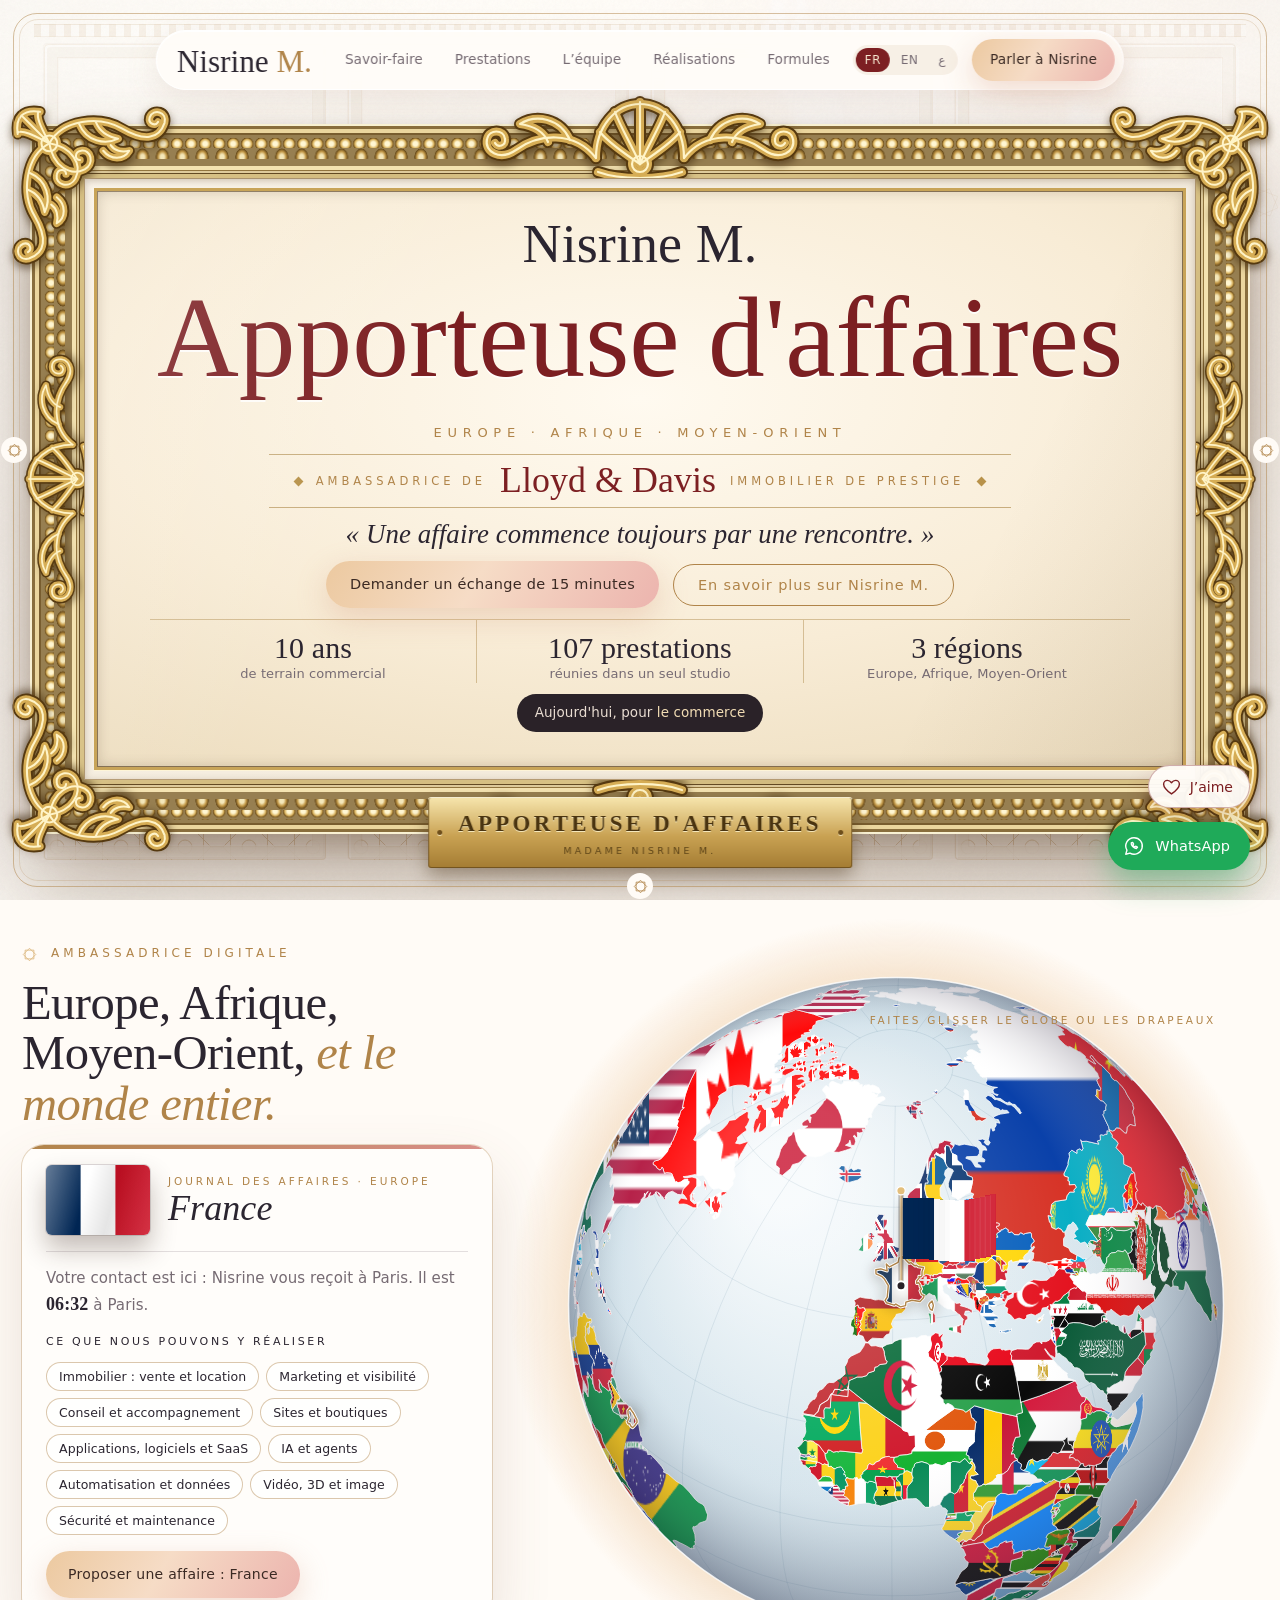
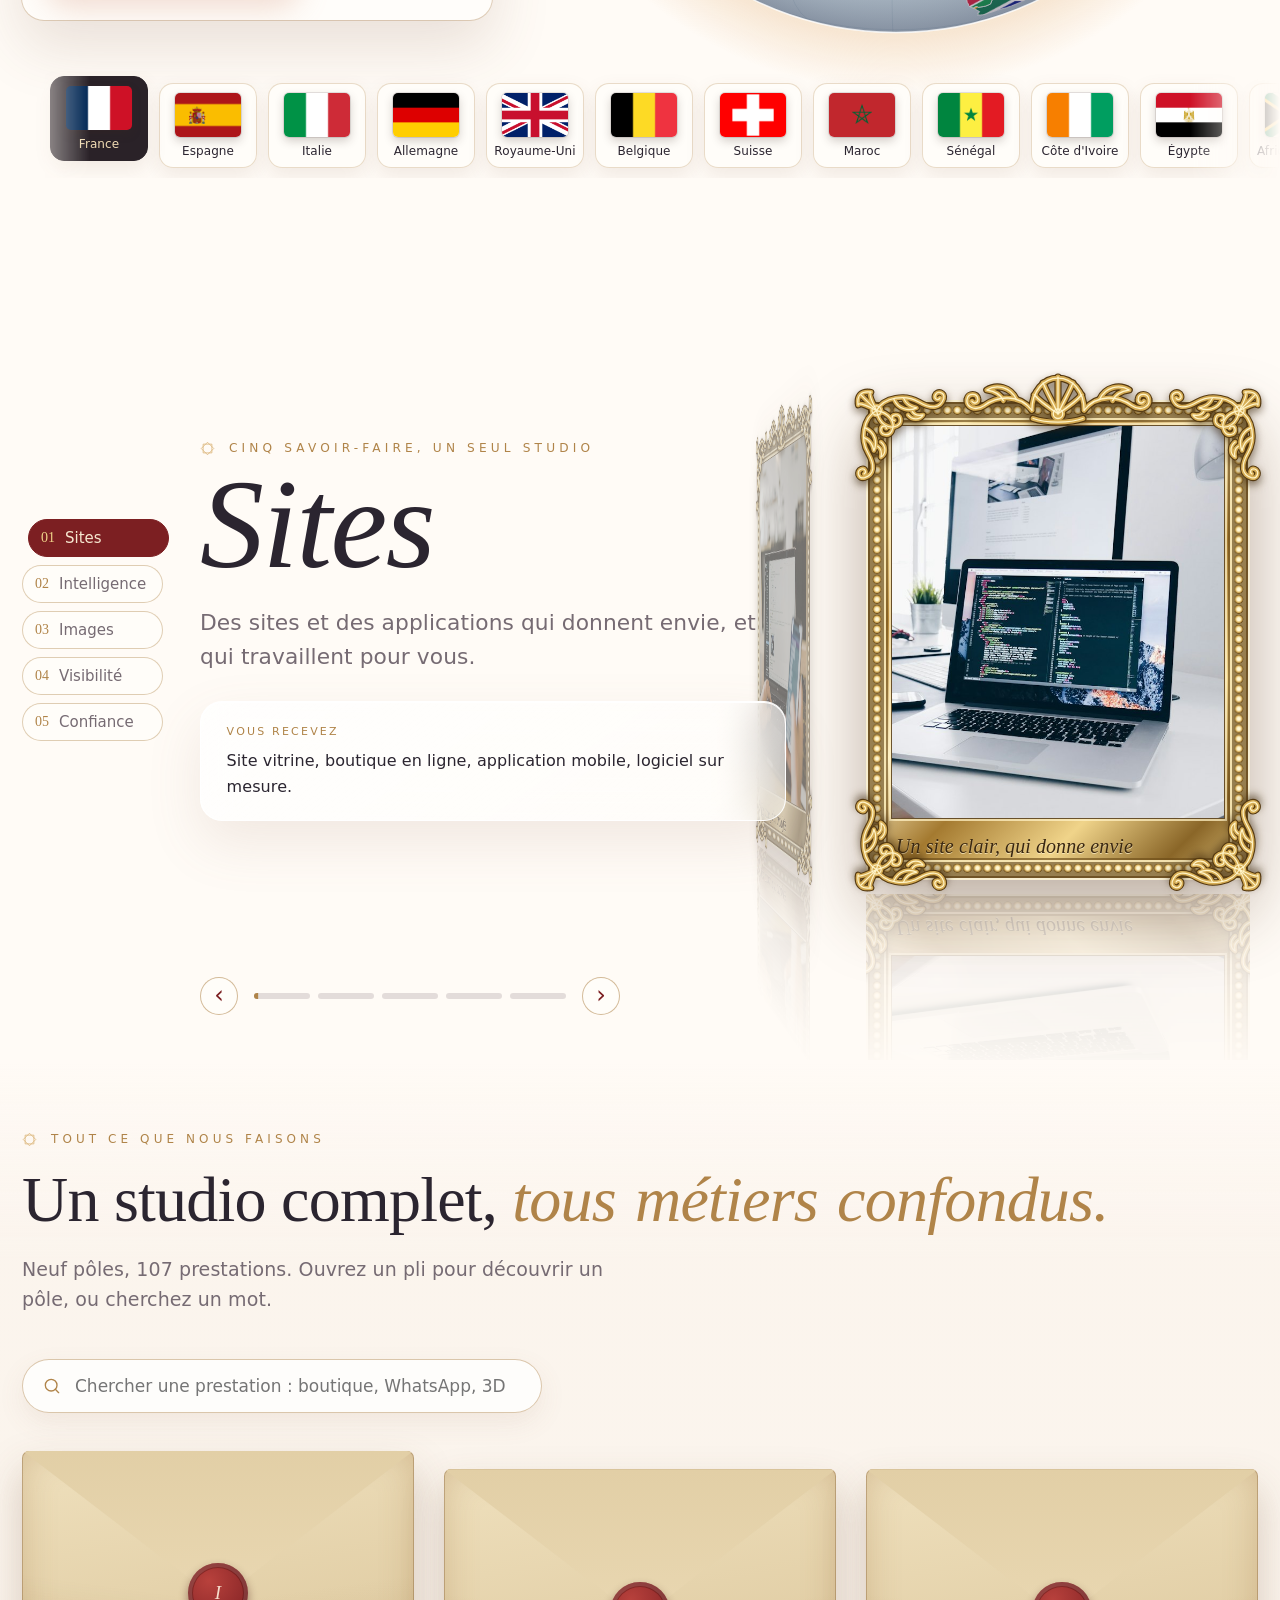
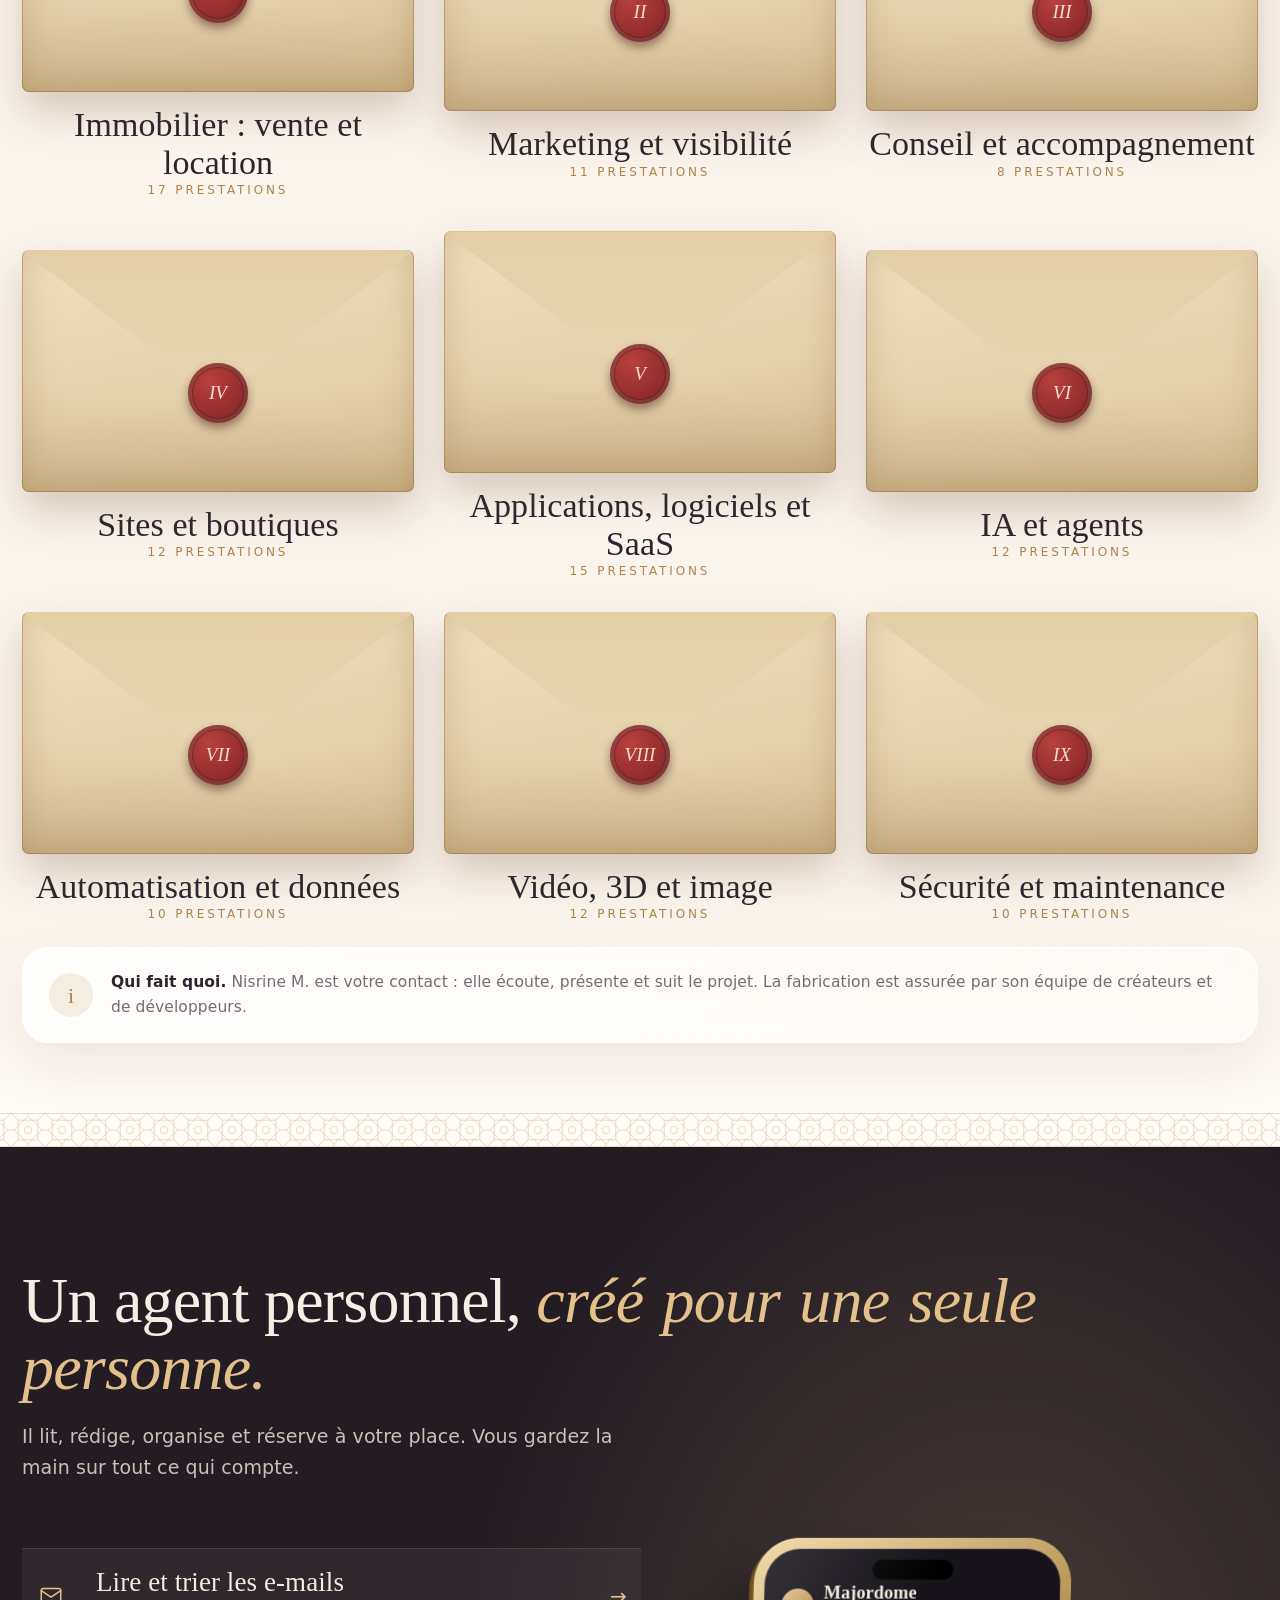
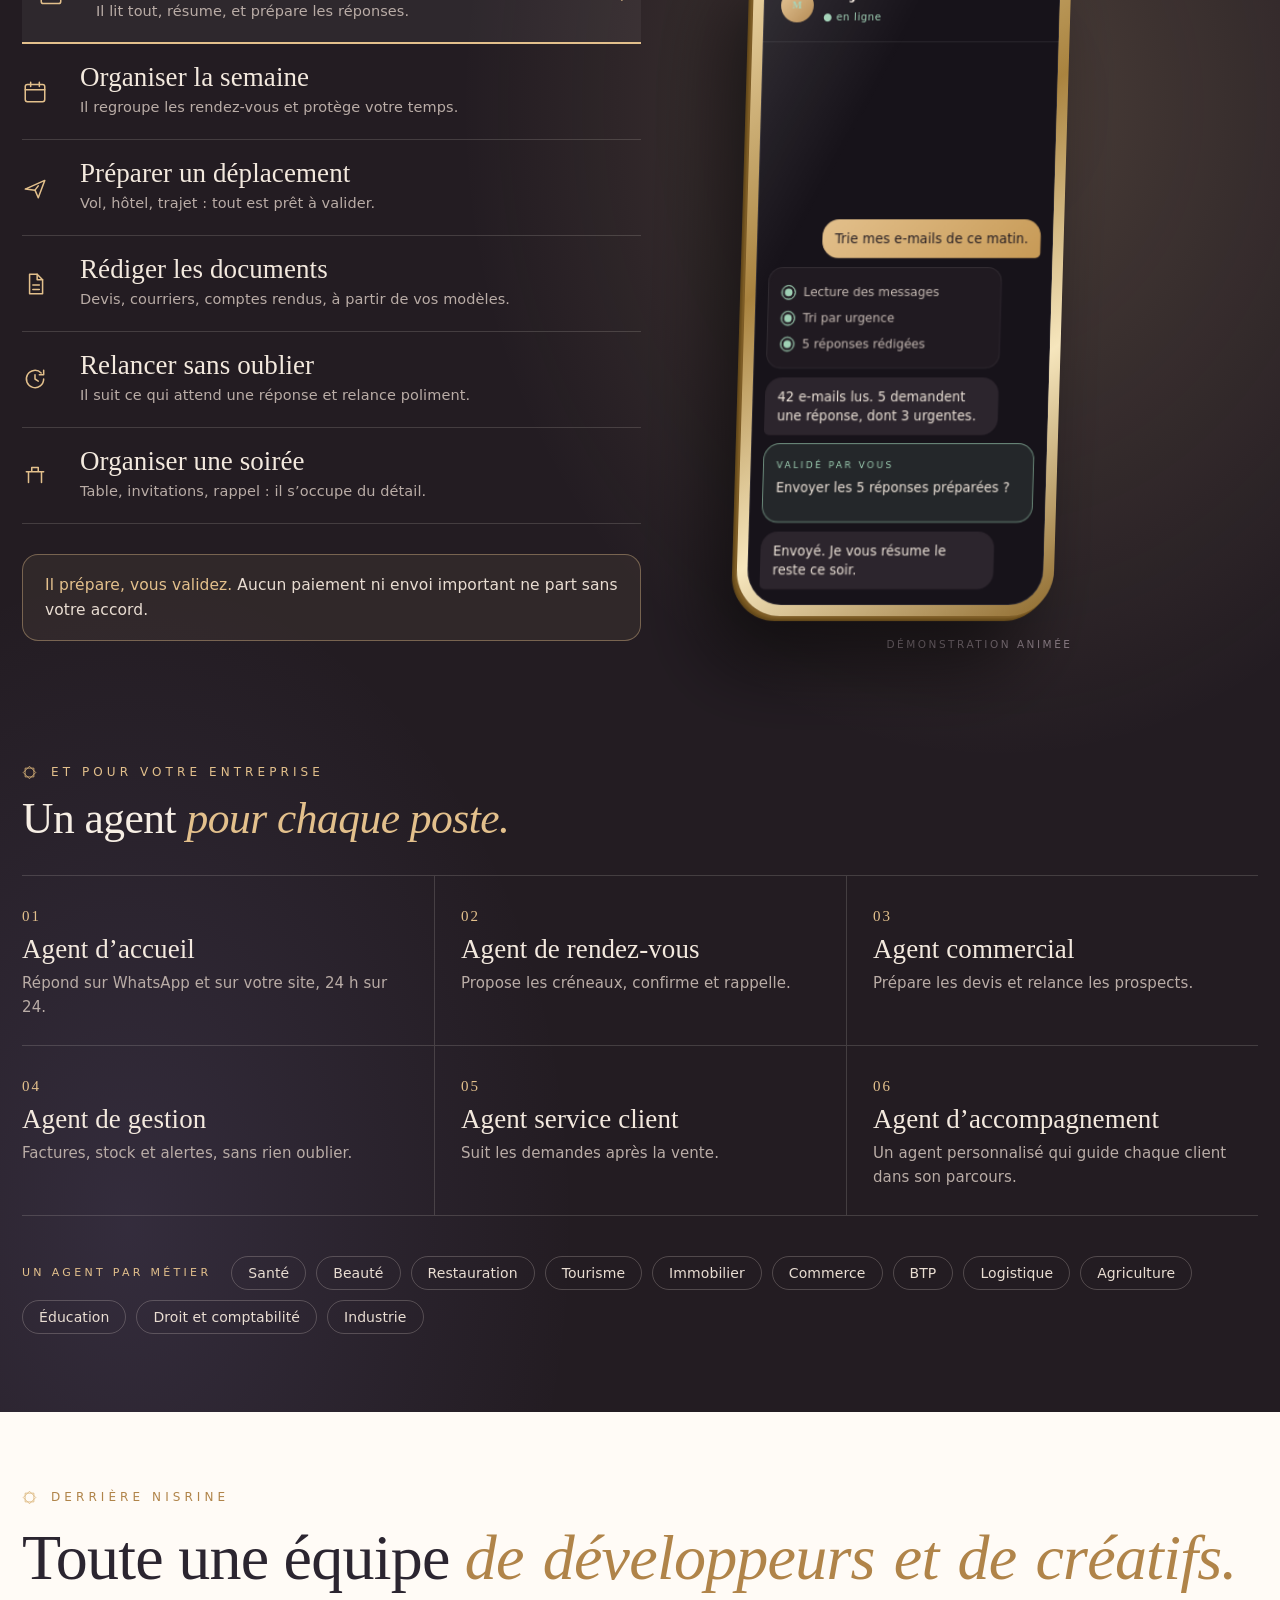
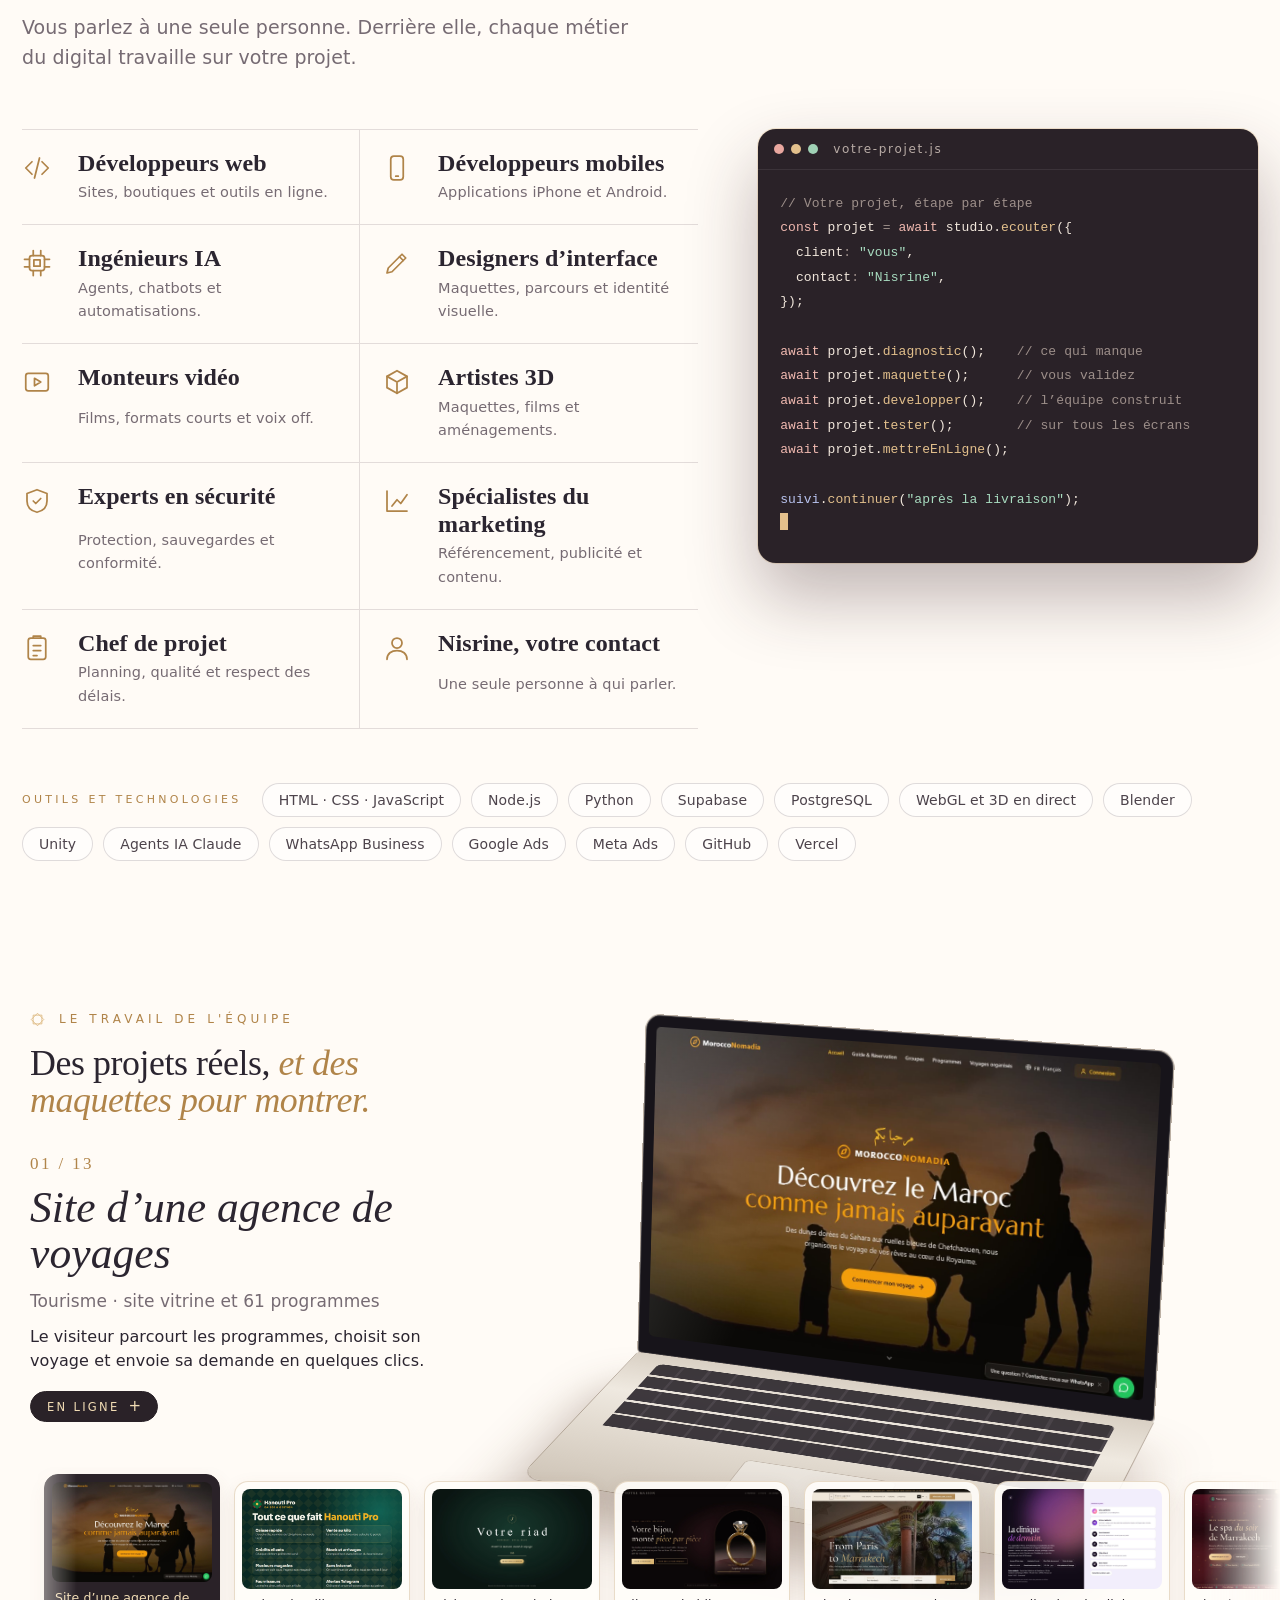
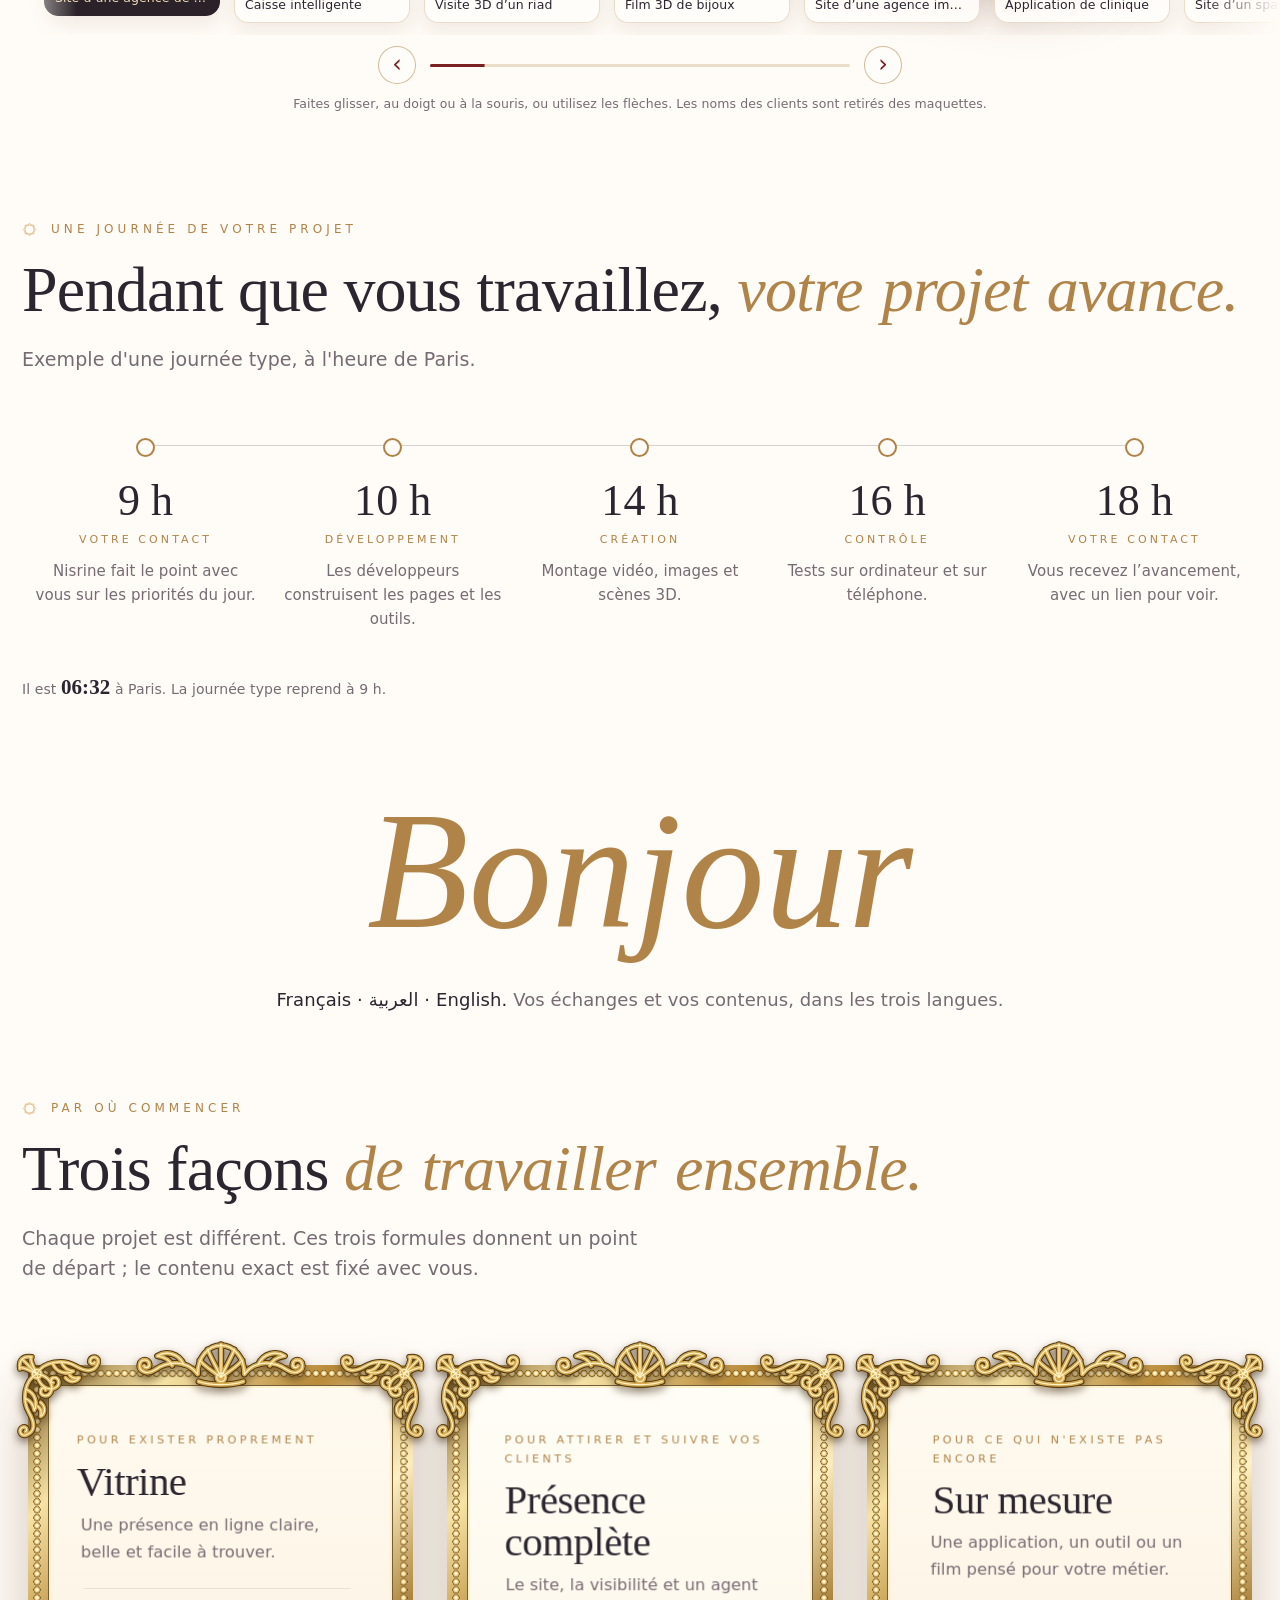
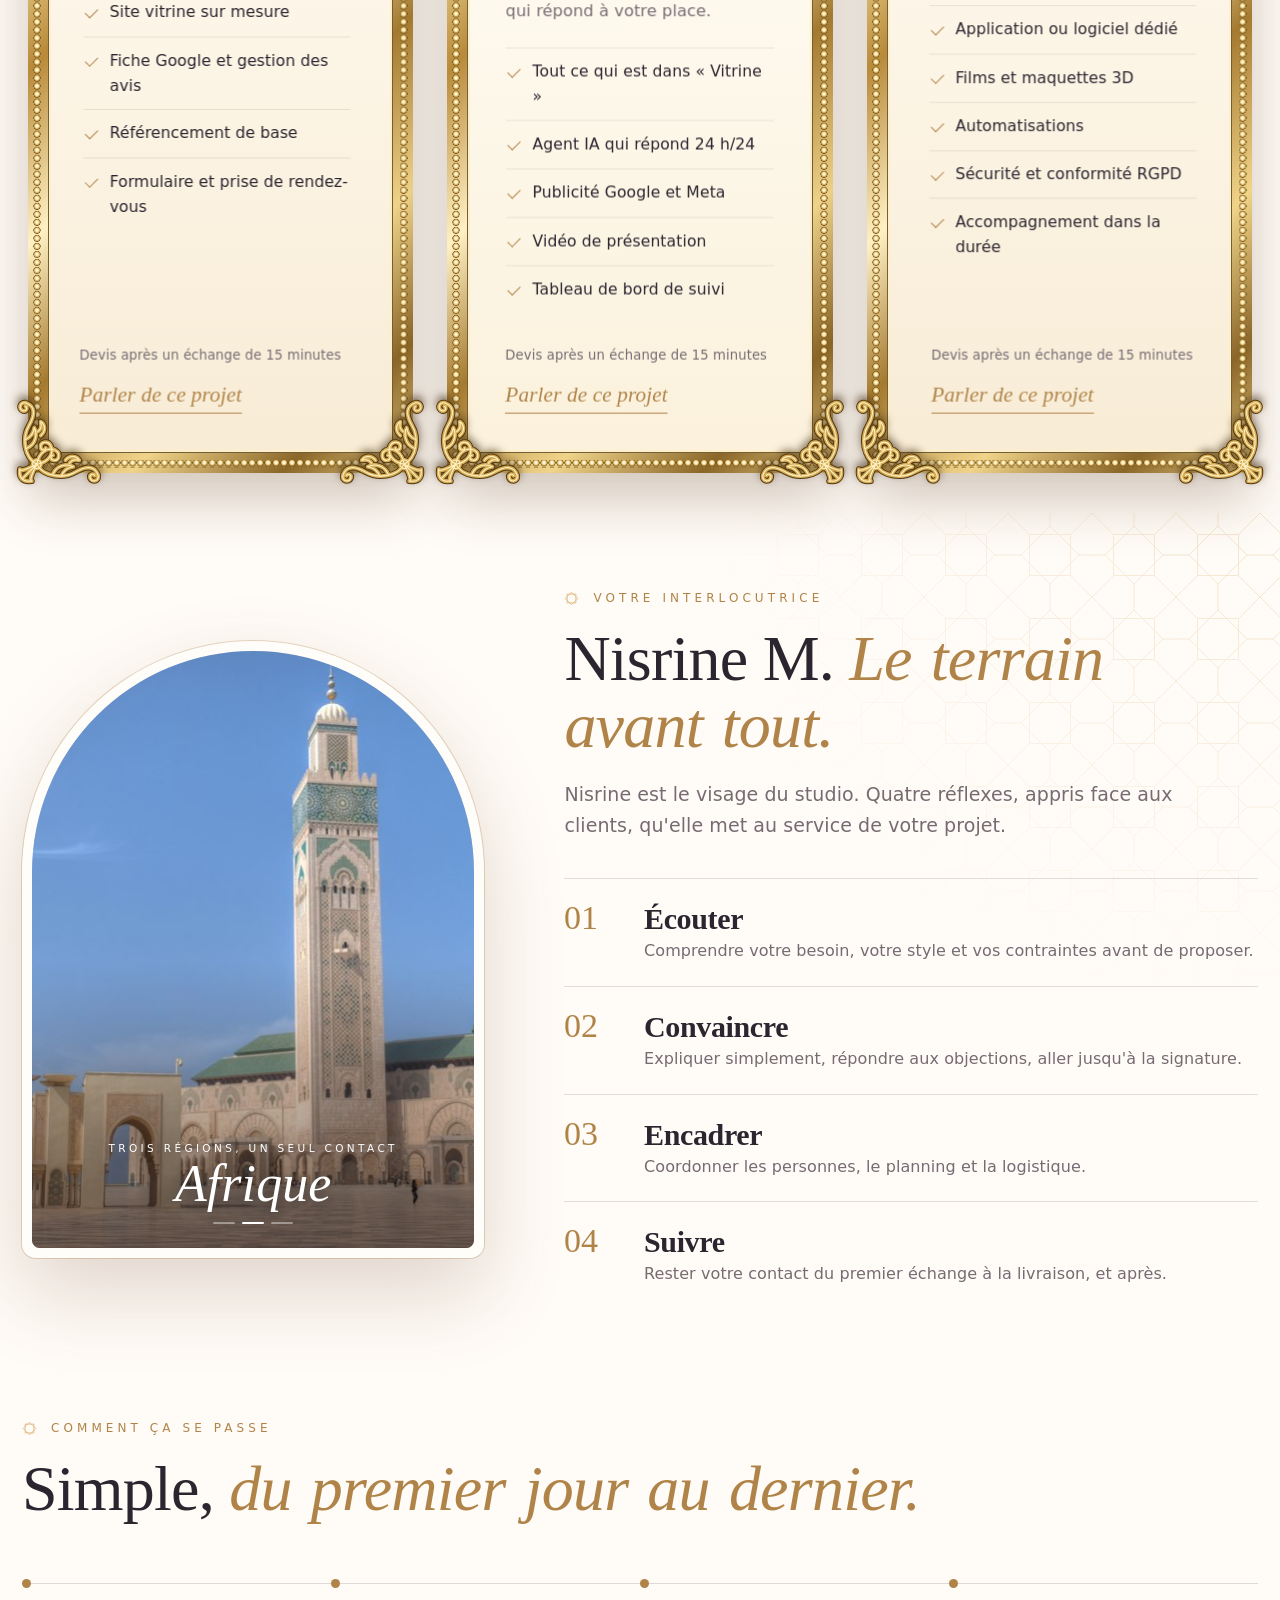
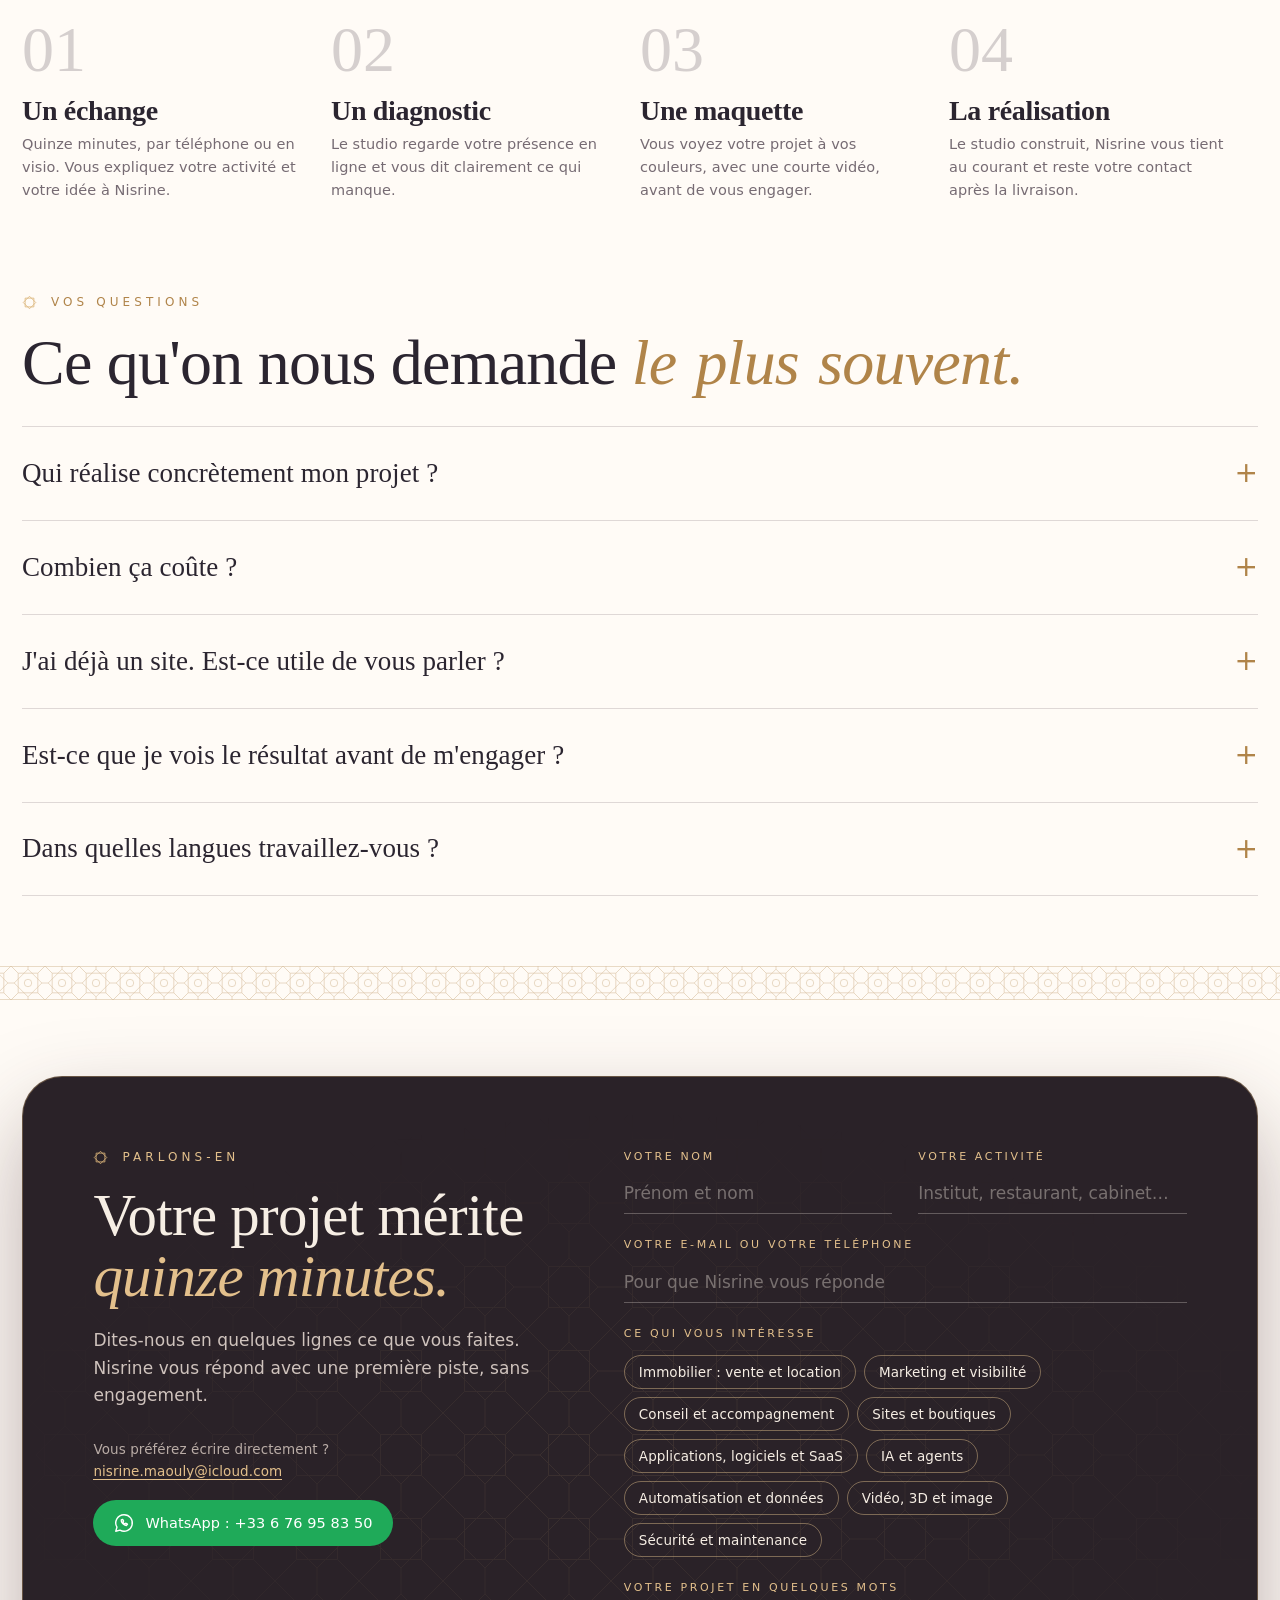
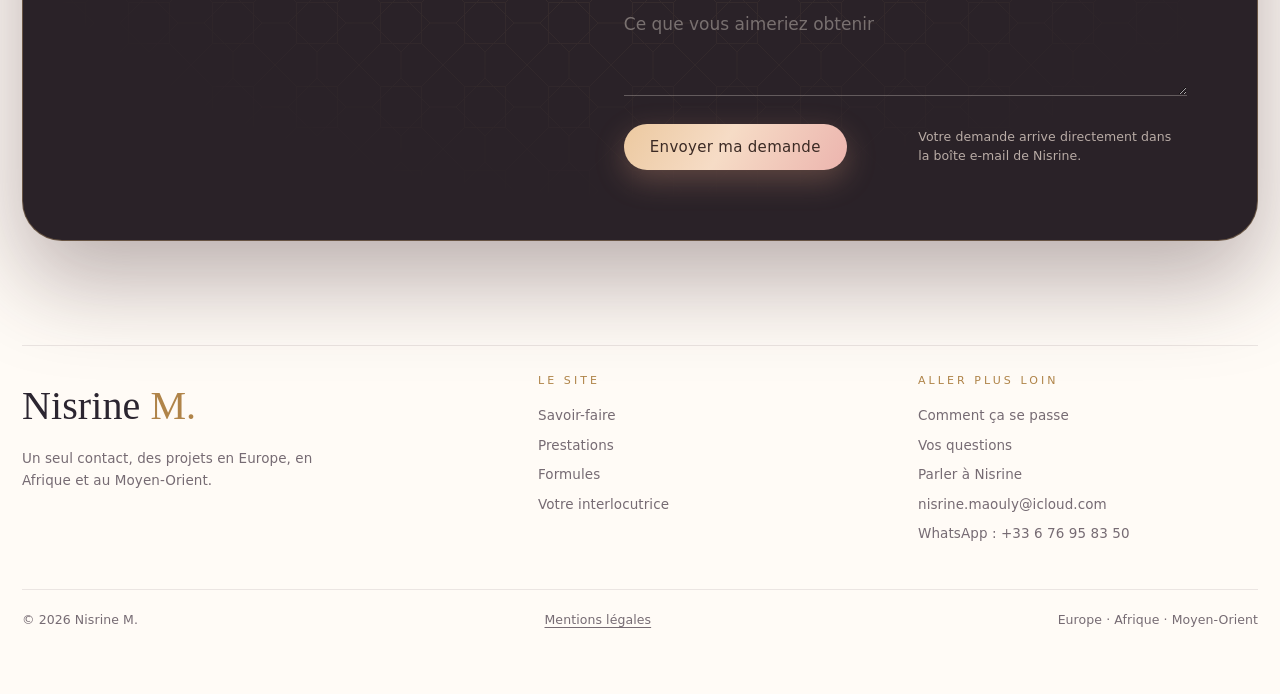
==== index.html @ 769745b6 "Cœur « J'aime » qui prévient Nisrine par e-mail, sommaire des savoir-faire à gauche Co-Authored-By: " ====
<!doctype html>
<html lang="fr">
<head>
<meta charset="utf-8">
<meta http-equiv="Content-Security-Policy" content="default-src 'self'; script-src 'self' 'unsafe-inline'; style-src 'self' 'unsafe-inline' https://fonts.googleapis.com; font-src https://fonts.gstatic.com; img-src 'self' data:; media-src 'self'; connect-src 'self' https://formsubmit.co; object-src 'none'; base-uri 'self'; form-action 'self' mailto:">
<meta name="referrer" content="strict-origin-when-cross-origin">
<meta name="viewport" content="width=device-width, initial-scale=1">
<title>Nisrine M. · Apporteuse d'affaires</title>
<meta name="description" content="Nisrine M., apporteuse d'affaires en Europe, en Afrique et au Moyen-Orient, ambassadrice de Lloyd &amp; Davis : sites, applications, agents IA, films 3D et publicité. Une seule interlocutrice, toute une équipe derrière elle.">
<link rel="canonical" href="https://nisrinemaouly.com/">
<link rel="alternate" hreflang="fr" href="https://nisrinemaouly.com/">
<link rel="alternate" hreflang="en" href="https://nisrinemaouly.com/en/">
<link rel="alternate" hreflang="ar" href="https://nisrinemaouly.com/ar/">
<link rel="alternate" hreflang="x-default" href="https://nisrinemaouly.com/">
<meta name="theme-color" content="#7c1f22">
<link rel="icon" href="data:image/svg+xml,%3Csvg xmlns='http://www.w3.org/2000/svg' viewBox='0 0 64 64'%3E%3Ccircle cx='32' cy='32' r='30' fill='%237c1f22'/%3E%3Ccircle cx='32' cy='32' r='25' fill='none' stroke='%23e9c773' stroke-width='2'/%3E%3Ctext x='32' y='43' text-anchor='middle' font-family='Georgia,serif' font-size='30' fill='%23f6e7d0'%3EN%3C/text%3E%3C/svg%3E">
<meta property="og:type" content="website">
<meta property="og:locale" content="fr_FR">
<meta property="og:url" content="https://nisrinemaouly.com/">
<meta property="og:title" content="Nisrine M. · Apporteuse d'affaires">
<meta property="og:description" content="Europe, Afrique, Moyen-Orient. Une seule interlocutrice pour tous vos projets. Ambassadrice de Lloyd &amp; Davis.">
<meta property="og:image" content="https://nisrinemaouly.com/assets/partage.jpg">
<meta property="og:image:width" content="1200">
<meta property="og:image:height" content="630">
<meta name="twitter:card" content="summary_large_image">
<link rel="preconnect" href="https://fonts.googleapis.com">
<link rel="preconnect" href="https://fonts.gstatic.com" crossorigin>
<link href="https://fonts.googleapis.com/css2?family=Pinyon+Script&family=IM+Fell+English:ital@0;1&family=Cormorant+Garamond:ital,wght@0,400;0,500;0,600;1,400;1,500&family=Jost:wght@300;400;500;600&display=swap" rel="stylesheet">
<script>document.documentElement.classList.add('js')</script>
<link rel="stylesheet" href="assets/site.css?v=58455eb6">
</head>
<body>
<a class="evite" href="#contenu">Aller au contenu</a>
<canvas id="fond" aria-hidden="true"></canvas>
<canvas id="ciel" aria-hidden="true"></canvas>
<div class="mursite" aria-hidden="true"><i></i><i></i><i></i><i></i><i></i><i></i><i></i><i></i></div>
<div class="grain" aria-hidden="true"></div>
<div id="prog" aria-hidden="true"></div>
<button type="button" class="coeur" id="coeur" aria-pressed="false" aria-label="J’aime ce site"><svg viewBox="0 0 24 24" aria-hidden="true"><path d="M12 20.500C5.500 15.800 3 12.600 3 9.300 3 6.800 5 5 7.300 5c1.800 0 3.500 1 4.700 2.700C13.200 6 14.900 5 16.700 5 19 5 21 6.800 21 9.300c0 3.300-2.500 6.500-9 11.200z"/></svg><span id="coeurmot">J’aime</span></button>
<a class="wa" href="https://wa.me/33676958350" target="_blank" rel="noopener" aria-label="Écrire à Nisrine sur WhatsApp"><svg viewBox="0 0 24 24" aria-hidden="true"><path d="M12 3a9 9 0 0 0-7.700 13.600L3 21l4.600-1.200A9 9 0 1 0 12 3z"/><path d="M9 8.500c-.400 2.800 2.700 6 5.500 6.300l1.300-1.500-2-1.100-.9.800c-.9-.400-1.700-1.200-2.100-2.100l.8-.9-1.100-2z"/></svg><span>WhatsApp</span></a>
<div class="cadre-page" aria-hidden="true"><i></i><i></i><i></i></div>

<div id="entree" aria-hidden="true">
  <div class="env"><div class="dos"></div>
    <div class="lettre"><span>Pour vous</span><b>Nisrine <i>M.</i></b><em>Une seule interlocutrice pour tous vos projets.</em></div>
    <div class="devant"></div><div class="rabat"></div><div class="sceau">NM</div></div>
  <p class="mention">Vous avez un message</p>
</div>

<nav>
  <a class="nom" href="#accueil">Nisrine <i>M.</i></a>
  <a class="l" href="#methode">Savoir-faire</a>
    <a class="l" href="#poles">Prestations</a>
  <a class="l" href="#equipe">L’équipe</a>
  <a class="l" href="#realisations">Réalisations</a>
  <a class="l" href="#offres">Formules</a>
  <span class="lg" aria-label="Langue"><a href="./" class="on" lang="fr">FR</a><a href="en/" lang="en">EN</a><a href="ar/" lang="ar">ع</a></span>
  <a class="btn" href="#contact">Parler à Nisrine</a>
</nav>

<div class="lettre-fond" id="lettre" role="dialog" aria-modal="true" aria-label="En savoir plus sur Nisrine M." hidden>
  <div class="env2" aria-hidden="true"><i class="dos2"></i><i class="rab2"></i><i class="sceau2">NM</i></div>
  <article class="parchemin">
    <button type="button" class="fermer" id="fermelettre" aria-label="Fermer la lettre">×</button>
    <div class="aigle" aria-hidden="true">N</div>
    <h2 class="plume">Nisrine M.</h2>
    <p class="sousplume">Apporteuse d'affaires · Ambassadrice de Lloyd &amp; Davis</p>
    <p class="corps">Par la présente, il est porté à la connaissance de qui la lira que Nisrine M. met en relation ceux qui cherchent et ceux qui savent faire, dans les domaines ci-après&nbsp;:</p>
    <ol class="domaines"><li><b>Sites et boutiques en ligne</b><span>vitrines, commerce, réservations</span></li><li><b>Applications, logiciels et SaaS</b><span>outils sur mesure pour chaque métier</span></li><li><b>Intelligence artificielle et agents</b><span>assistants, chatbots, Majordome personnel</span></li><li><b>Automatisation et données</b><span>relances, devis, tableaux de bord</span></li><li><b>Vidéo, 3D et image</b><span>films, maquettes, visites virtuelles</span></li><li><b>Marketing et visibilité</b><span>référencement, publicité, réseaux</span></li><li><b>Sécurité et maintenance</b><span>protection, sauvegardes, conformité</span></li><li><b>Conseil et accompagnement</b><span>diagnostic, idées, suivi</span></li><li><b>Immobilier : vente et location</b><span>mise en relation d’acheteurs, de vendeurs et de bailleurs</span></li><li><b>Or et bijoux</b><span>mise en relation avec maisons et ateliers</span></li><li><b>Habits et mode</b><span>prêt-à-porter, créateurs, boutiques</span></li><li><b>Beauté et bien-être</b><span>instituts, spas, cliniques</span></li></ol>
    <p class="corps fin">Dix années de terrain, une seule parole. Toute affaire lui étant confiée sera suivie jusqu'à son terme.</p>
    <div class="basl"><span class="plume petit">Nisrine M.</span><i class="cire">NM</i></div>
    <a class="btn" href="#contact" id="lettrecontact">Lui proposer une affaire</a>
  </article>
</div>
<main id="contenu">
<section id="accueil" data-c="0">
  <div class="grandcadre rv">
    <figure class="tableau titre baroque">
      <svg width="0" height="0" style="position:absolute" aria-hidden="true"><defs><g id="o-coin"><path d="M38 38 C52 12 92 8 116 22 S156 34 162 16 C165 4 150 0 146 10 C144 17 152 20 155 15"/><path d="M70 17 C78 36 98 40 112 33 C100 31 92 25 88 15"/><path d="M38 38 C62 42 74 60 66 76 C60 87 44 83 46 72 C47 65 56 65 56 71"/><path d="M96 46 C104 56 118 56 124 46 C116 48 108 46 104 40"/><path d="M38 38 C30 22 24 12 26 4"/><path d="M 38 38 C 12 52 8 92 22 116 S 34 156 16 162 C 4 165 0 150 10 146 C 17 144 20 152 15 155"/><path d="M 17 70 C 36 78 40 98 33 112 C 31 100 25 92 15 88"/><path d="M 38 38 C 42 62 60 74 76 66 C 87 60 83 44 72 46 C 65 47 65 56 71 56"/><path d="M 46 96 C 56 104 56 118 46 124 C 48 116 46 108 40 104"/><path d="M 38 38 C 22 30 12 24 4 26"/><path d="M38 38 L9 9"/><path d="M4 28 C1 10 10 1 28 4"/><circle cx="38" cy="38" r="8.500" class="plein"/></g><g id="o-crete"><path d="M204 66 C226 38 262 42 284 58 C300 69 316 60 313 47 C311 37 296 37 295 47 C294 54 302 56 305 51"/><path d="M230 48 C240 26 264 22 280 32 C266 34 256 40 252 50"/><path d="M160 72 C170 50 180 34 185 20"/><path d="M160 72 C178 60 192 50 200 40"/><path d="M160 12 C184 12 204 34 204 66"/><path d="M 116 66 C 94 38 58 42 36 58 C 20 69 4 60 7 47 C 9 37 24 37 25 47 C 26 54 18 56 15 51"/><path d="M 90 48 C 80 26 56 22 40 32 C 54 34 64 40 68 50"/><path d="M 160 72 C 150 50 140 34 135 20"/><path d="M 160 72 C 142 60 128 50 120 40"/><path d="M 160 12 C 136 12 116 34 116 66"/><path d="M160 72 L160 10"/><path d="M118 80 C140 88 180 88 202 80"/><circle cx="160" cy="72" r="8" class="plein"/></g></defs></svg><svg class="orn oc o1" viewBox="0 0 170 170" aria-hidden="true"><use href="#o-coin" class="a"/><use href="#o-coin" class="b"/><use href="#o-coin" class="c"/></svg><svg class="orn oc o2" viewBox="0 0 170 170" aria-hidden="true"><use href="#o-coin" class="a"/><use href="#o-coin" class="b"/><use href="#o-coin" class="c"/></svg><svg class="orn oc o3" viewBox="0 0 170 170" aria-hidden="true"><use href="#o-coin" class="a"/><use href="#o-coin" class="b"/><use href="#o-coin" class="c"/></svg><svg class="orn oc o4" viewBox="0 0 170 170" aria-hidden="true"><use href="#o-coin" class="a"/><use href="#o-coin" class="b"/><use href="#o-coin" class="c"/></svg><svg class="orn ot" viewBox="0 0 320 92" aria-hidden="true"><use href="#o-crete" class="a"/><use href="#o-crete" class="b"/><use href="#o-crete" class="c"/></svg><svg class="orn ob" viewBox="0 0 320 92" aria-hidden="true"><use href="#o-crete" class="a"/><use href="#o-crete" class="b"/><use href="#o-crete" class="c"/></svg><svg class="orn og" viewBox="0 0 320 92" aria-hidden="true"><use href="#o-crete" class="a"/><use href="#o-crete" class="b"/><use href="#o-crete" class="c"/></svg><svg class="orn od" viewBox="0 0 320 92" aria-hidden="true"><use href="#o-crete" class="a"/><use href="#o-crete" class="b"/><use href="#o-crete" class="c"/></svg><i class="oves"></i>
      
      <div class="passe"><div class="toile titretoile">
        <div class="tnom">Nisrine M.</div>
        <h1 class="tgrand">Apporteuse d'affaires</h1>
        <div class="tregions">Europe · Afrique · Moyen-Orient</div>
        <div class="tamb"><i></i><span>Ambassadrice de</span><b>Lloyd &amp; Davis</b><span>Immobilier de prestige</span><i></i></div>
        <p class="tcit">« Une affaire commence toujours par une rencontre. »</p>
        <p class="ttxt">Sites, applications, agents IA, films 3D, immobilier, mode : Nisrine met en relation ceux qui ont un projet et l'équipe qui sait le réaliser, puis suit chaque dossier jusqu'au bout.</p>
        <div class="actions tact">
          <a class="btn" href="#contact">Demander un échange de 15 minutes</a>
          <button type="button" class="plusbtn" id="ouvrelettre">En savoir plus sur Nisrine M.</button>
        </div>
        <ul class="faits tfaits"><li><b>10 ans</b>de terrain commercial</li><li><b><span data-total>98</span> prestations</b>réunies dans un seul studio</li><li><b>3 régions</b>Europe, Afrique, Moyen-Orient</li></ul>
        <div class="domaine tdom">Aujourd'hui, pour <b id="domaine">le commerce</b></div>
      </div></div>
      <figcaption class="plaque"><b>Apporteuse d'affaires</b><span>Madame Nisrine M.</span></figcaption>
    </figure>
  </div>
</section>

<section id="globe" data-c="3">
  <div class="gpin">
    <canvas id="terre" aria-label="Globe terrestre : chaque pays porte les couleurs de son drapeau ; faites-le tourner ou cliquez sur un pays"></canvas>
    <div class="cadre gtxt">
      <div class="sur">Ambassadrice digitale</div>
      <h2>Europe, Afrique, Moyen-Orient, <em>et le monde entier.</em></h2>
      <div class="cherche"><svg viewBox="0 0 24 24"><circle cx="11" cy="11" r="7"/><path d="M20 20l-4-4"/></svg><input id="choixpays" list="listepays" placeholder="Choisir un pays : Émirats, Arabie saoudite, France…" aria-label="Choisir un pays" autocomplete="off"><datalist id="listepays"></datalist></div>
      <article class="jrn" id="jrn" aria-live="polite"></article>
    </div>
    <div class="gastuce" aria-hidden="true">Faites glisser le globe ou les drapeaux</div>
    <div class="bande" id="bande" aria-label="Tous les pays : faites glisser pour parcourir"></div>
  </div>
</section>

<section id="methode" data-c="1">
  <div class="epingle">
    
    <div class="carrousel" id="carrousel" aria-hidden="true"><div class="anneau3d"><figure class="pan on" style="--i:0"><svg class="orn oc o1" viewBox="0 0 170 170" aria-hidden="true"><use href="#o-coin" class="a"/><use href="#o-coin" class="b"/><use href="#o-coin" class="c"/></svg><svg class="orn oc o2" viewBox="0 0 170 170" aria-hidden="true"><use href="#o-coin" class="a"/><use href="#o-coin" class="b"/><use href="#o-coin" class="c"/></svg><svg class="orn oc o3" viewBox="0 0 170 170" aria-hidden="true"><use href="#o-coin" class="a"/><use href="#o-coin" class="b"/><use href="#o-coin" class="c"/></svg><svg class="orn oc o4" viewBox="0 0 170 170" aria-hidden="true"><use href="#o-coin" class="a"/><use href="#o-coin" class="b"/><use href="#o-coin" class="c"/></svg><svg class="orn ot" viewBox="0 0 320 92" aria-hidden="true"><use href="#o-crete" class="a"/><use href="#o-crete" class="b"/><use href="#o-crete" class="c"/></svg><video muted loop playsinline preload="none" poster="assets/poles/sites.jpg" src="assets/videos/sites.mp4"></video><figcaption>Un site clair, qui donne envie</figcaption></figure><figure class="pan" style="--i:1"><svg class="orn oc o1" viewBox="0 0 170 170" aria-hidden="true"><use href="#o-coin" class="a"/><use href="#o-coin" class="b"/><use href="#o-coin" class="c"/></svg><svg class="orn oc o2" viewBox="0 0 170 170" aria-hidden="true"><use href="#o-coin" class="a"/><use href="#o-coin" class="b"/><use href="#o-coin" class="c"/></svg><svg class="orn oc o3" viewBox="0 0 170 170" aria-hidden="true"><use href="#o-coin" class="a"/><use href="#o-coin" class="b"/><use href="#o-coin" class="c"/></svg><svg class="orn oc o4" viewBox="0 0 170 170" aria-hidden="true"><use href="#o-coin" class="a"/><use href="#o-coin" class="b"/><use href="#o-coin" class="c"/></svg><svg class="orn ot" viewBox="0 0 320 92" aria-hidden="true"><use href="#o-crete" class="a"/><use href="#o-crete" class="b"/><use href="#o-crete" class="c"/></svg><video muted loop playsinline preload="none" poster="assets/poles/ia.jpg" src="assets/videos/ia.mp4"></video><figcaption>Un agent qui répond à votre place</figcaption></figure><figure class="pan" style="--i:2"><svg class="orn oc o1" viewBox="0 0 170 170" aria-hidden="true"><use href="#o-coin" class="a"/><use href="#o-coin" class="b"/><use href="#o-coin" class="c"/></svg><svg class="orn oc o2" viewBox="0 0 170 170" aria-hidden="true"><use href="#o-coin" class="a"/><use href="#o-coin" class="b"/><use href="#o-coin" class="c"/></svg><svg class="orn oc o3" viewBox="0 0 170 170" aria-hidden="true"><use href="#o-coin" class="a"/><use href="#o-coin" class="b"/><use href="#o-coin" class="c"/></svg><svg class="orn oc o4" viewBox="0 0 170 170" aria-hidden="true"><use href="#o-coin" class="a"/><use href="#o-coin" class="b"/><use href="#o-coin" class="c"/></svg><svg class="orn ot" viewBox="0 0 320 92" aria-hidden="true"><use href="#o-crete" class="a"/><use href="#o-crete" class="b"/><use href="#o-crete" class="c"/></svg><video muted loop playsinline preload="none" poster="assets/poles/images.jpg" src="assets/videos/images.mp4"></video><figcaption>Votre lieu, visible avant d'exister</figcaption></figure><figure class="pan" style="--i:3"><svg class="orn oc o1" viewBox="0 0 170 170" aria-hidden="true"><use href="#o-coin" class="a"/><use href="#o-coin" class="b"/><use href="#o-coin" class="c"/></svg><svg class="orn oc o2" viewBox="0 0 170 170" aria-hidden="true"><use href="#o-coin" class="a"/><use href="#o-coin" class="b"/><use href="#o-coin" class="c"/></svg><svg class="orn oc o3" viewBox="0 0 170 170" aria-hidden="true"><use href="#o-coin" class="a"/><use href="#o-coin" class="b"/><use href="#o-coin" class="c"/></svg><svg class="orn oc o4" viewBox="0 0 170 170" aria-hidden="true"><use href="#o-coin" class="a"/><use href="#o-coin" class="b"/><use href="#o-coin" class="c"/></svg><svg class="orn ot" viewBox="0 0 320 92" aria-hidden="true"><use href="#o-crete" class="a"/><use href="#o-crete" class="b"/><use href="#o-crete" class="c"/></svg><video muted loop playsinline preload="none" poster="assets/poles/pub.jpg" src="assets/videos/pub.mp4"></video><figcaption>Des chiffres qui montent</figcaption></figure><figure class="pan" style="--i:4"><svg class="orn oc o1" viewBox="0 0 170 170" aria-hidden="true"><use href="#o-coin" class="a"/><use href="#o-coin" class="b"/><use href="#o-coin" class="c"/></svg><svg class="orn oc o2" viewBox="0 0 170 170" aria-hidden="true"><use href="#o-coin" class="a"/><use href="#o-coin" class="b"/><use href="#o-coin" class="c"/></svg><svg class="orn oc o3" viewBox="0 0 170 170" aria-hidden="true"><use href="#o-coin" class="a"/><use href="#o-coin" class="b"/><use href="#o-coin" class="c"/></svg><svg class="orn oc o4" viewBox="0 0 170 170" aria-hidden="true"><use href="#o-coin" class="a"/><use href="#o-coin" class="b"/><use href="#o-coin" class="c"/></svg><svg class="orn ot" viewBox="0 0 320 92" aria-hidden="true"><use href="#o-crete" class="a"/><use href="#o-crete" class="b"/><use href="#o-crete" class="c"/></svg><video muted loop playsinline preload="none" poster="assets/poles/securite.jpg" src="assets/videos/securite.mp4"></video><figcaption>Vos accès, bien protégés</figcaption></figure></div></div>
    <div class="cadre">
      <div class="pas">
        <div class="sur">Cinq savoir-faire, un seul studio</div>
        <ol class="sommaire" id="sommaire" aria-label="Sommaire"><li><button type="button" class="on"><span>01</span>Sites</button></li><li><button type="button"><span>02</span>Intelligence</button></li><li><button type="button"><span>03</span>Images</button></li><li><button type="button"><span>04</span>Visibilité</button></li><li><button type="button"><span>05</span>Confiance</button></li></ol>
        <div class="bloc" id="bloc">
          <div class="on"><h3><em>Sites</em></h3><p>Des sites et des applications qui donnent envie, et qui travaillent pour vous.</p>
            <div class="preuve verre"><small>Vous recevez</small>Site vitrine, boutique en ligne, application mobile, logiciel sur mesure.</div></div>
          <div><h3><em>Intelligence</em></h3><p>Des agents IA qui répondent, accompagnent et organisent, jour et nuit.</p>
            <div class="preuve verre"><small>Vous recevez</small>Agents et chatbots, agents d'accompagnement personnalisés, automatisations.</div></div>
          <div><h3><em>Images</em></h3><p>Des films et des maquettes 3D qui montrent un projet avant même qu'il existe.</p>
            <div class="preuve verre"><small>Vous recevez</small>Montage, films 3D, maquettes, aménagement intérieur et extérieur pour l'immobilier.</div></div>
          <div><h3><em>Visibilité</em></h3><p>Être trouvé sur Google, être choisi sur les réseaux.</p>
            <div class="preuve verre"><small>Vous recevez</small>Référencement, Google Ads, publicité Meta, contenu, image de marque.</div></div>
          <div><h3><em>Confiance</em></h3><p>Un site protégé, en règle, et quelqu'un qui répond quand vous appelez.</p>
            <div class="preuve verre"><small>Vous recevez</small>Sécurité, maintenance, conformité RGPD, suivi dans la durée.</div></div>
        </div>
      </div>
    </div>
    <div class="jalons" id="jalons"><button type="button" class="fl" data-d="-1" aria-label="Précédent">&#8249;</button><i></i><i></i><i></i><i></i><i></i><button type="button" class="fl" data-d="1" aria-label="Suivant">&#8250;</button></div>
  </div>
</section>

<section id="poles" data-c="3">
  <div class="cadre">
    <div class="sur rv">Tout ce que nous faisons</div>
    <h2 class="mots">Un studio complet, <em>tous métiers confondus.</em></h2>
    <p class="chapo rv">Neuf pôles, <span data-total>87</span> prestations. Ouvrez un pli pour découvrir un pôle, ou cherchez un mot.</p>
    <div class="cherche rv"><svg viewBox="0 0 24 24"><circle cx="11" cy="11" r="7"/><path d="M20 20l-4-4"/></svg><input id="cherche" type="search" placeholder="Chercher une prestation : boutique, WhatsApp, 3D…" aria-label="Chercher une prestation" autocomplete="off"></div>
    <div class="plis rv" id="plis"></div>
    <div class="poles rv" id="polesbloc" hidden>
      <div class="onglets" id="onglets" role="tablist"></div>
      <div class="panneau verre" id="panneau" role="tabpanel"></div>
    </div>
    <div class="note verre rv"><div class="pt">i</div><div><b>Qui fait quoi.</b> Nisrine M. est votre contact : elle écoute, présente et suit le projet. La fabrication est assurée par son équipe de créateurs et de développeurs.</div></div>
  </div>
</section>

<div class="zellige" aria-hidden="true"></div>
<section id="majordome" data-c="0">
  <div class="cadre">
    <div class="sur rv">Le Majordome IA de Nisrine <span class="nouveau">Nouveau</span></div>
    <h2 class="mots">Un agent personnel, <em>créé pour une seule personne.</em></h2>
    <p class="chapo rv">Il lit, rédige, organise et réserve à votre place. Vous gardez la main sur tout ce qui compte.</p>
    <div class="maj">
      <div class="rv">
        <ul class="missions" id="missions"><li tabindex="0" role="button" data-m="0"><svg viewBox="0 0 24 24"><rect x="3" y="5" width="18" height="14" rx="2"/><path d="M3 7l9 6 9-6"/></svg><div><b>Lire et trier les e-mails</b><span>Il lit tout, résume, et prépare les réponses.</span></div><i>→</i></li><li tabindex="0" role="button" data-m="1"><svg viewBox="0 0 24 24"><rect x="3" y="5" width="18" height="16" rx="2"/><path d="M3 10h18M8 3v4M16 3v4"/></svg><div><b>Organiser la semaine</b><span>Il regroupe les rendez-vous et protège votre temps.</span></div><i>→</i></li><li tabindex="0" role="button" data-m="2"><svg viewBox="0 0 24 24"><path d="M3 13l18-8-6 16-3-7z"/><path d="M12 14l3-4"/></svg><div><b>Préparer un déplacement</b><span>Vol, hôtel, trajet : tout est prêt à valider.</span></div><i>→</i></li><li tabindex="0" role="button" data-m="3"><svg viewBox="0 0 24 24"><path d="M7 3h7l5 5v13H7z"/><path d="M14 3v5h5M10 13h6M10 17h6"/></svg><div><b>Rédiger les documents</b><span>Devis, courriers, comptes rendus, à partir de vos modèles.</span></div><i>→</i></li><li tabindex="0" role="button" data-m="4"><svg viewBox="0 0 24 24"><path d="M20 12a8 8 0 1 1-2.300-5.600"/><path d="M20 4v4h-4M12 8v4l3 2"/></svg><div><b>Relancer sans oublier</b><span>Il suit ce qui attend une réponse et relance poliment.</span></div><i>→</i></li><li tabindex="0" role="button" data-m="5"><svg viewBox="0 0 24 24"><path d="M4 9h16M6 9v10M18 9v10M9 9V5h6v4"/></svg><div><b>Organiser une soirée</b><span>Table, invitations, rappel : il s’occupe du détail.</span></div><i>→</i></li></ul>
        <div class="regle"><b>Il prépare, vous validez.</b> Aucun paiement ni envoi important ne part sans votre accord.</div>
      </div>
      <div class="tscene rv" aria-hidden="true">
        <div>
          <div class="tel3d" id="tel3d"><div class="ecr"><div class="haut"><span class="av">M</span><div><b>Majordome</b><span>● en ligne</span></div></div><div class="fil2" id="fil2"></div></div></div>
          <div class="demo">Démonstration animée</div>
        </div>
      </div>
    </div>
    <div class="agents">
      <div class="sur rv">Et pour votre entreprise</div>
      <h3 class="rv" style="margin-top:14px">Un agent <em>pour chaque poste.</em></h3>
      <div class="ag rv"><div><small>01</small><b>Agent d’accueil</b><p>Répond sur WhatsApp et sur votre site, 24 h sur 24.</p></div><div><small>02</small><b>Agent de rendez-vous</b><p>Propose les créneaux, confirme et rappelle.</p></div><div><small>03</small><b>Agent commercial</b><p>Prépare les devis et relance les prospects.</p></div><div><small>04</small><b>Agent de gestion</b><p>Factures, stock et alertes, sans rien oublier.</p></div><div><small>05</small><b>Agent service client</b><p>Suit les demandes après la vente.</p></div><div><small>06</small><b>Agent d’accompagnement</b><p>Un agent personnalisé qui guide chaque client dans son parcours.</p></div></div>
      <div class="metiers2 rv"><span>Un agent par métier</span><b>Santé</b><b>Beauté</b><b>Restauration</b><b>Tourisme</b><b>Immobilier</b><b>Commerce</b><b>BTP</b><b>Logistique</b><b>Agriculture</b><b>Éducation</b><b>Droit et comptabilité</b><b>Industrie</b></div>
    </div>
  </div>
</section>

<section id="equipe" data-c="1">
  <div class="cadre">
    <div class="sur rv">Derrière Nisrine</div>
    <h2 class="mots">Toute une équipe <em>de développeurs et de créatifs.</em></h2>
    <p class="chapo rv">Vous parlez à une seule personne. Derrière elle, chaque métier du digital travaille sur votre projet.</p>
    <div class="eq">
      <ul class="metiers rv"><li><svg viewBox="0 0 24 24"><path d="M8 7l-5 5 5 5M16 7l5 5-5 5M14 4l-4 16"/></svg><b>Développeurs web</b><span>Sites, boutiques et outils en ligne.</span></li><li><svg viewBox="0 0 24 24"><rect x="7" y="2.500" width="10" height="19" rx="2.500"/><path d="M11 18.500h2"/></svg><b>Développeurs mobiles</b><span>Applications iPhone et Android.</span></li><li><svg viewBox="0 0 24 24"><rect x="6" y="6" width="12" height="12" rx="2"/><path d="M9.500 9.500h5v5h-5zM9 2v4M15 2v4M9 18v4M15 18v4M2 9h4M2 15h4M18 9h4M18 15h4"/></svg><b>Ingénieurs IA</b><span>Agents, chatbots et automatisations.</span></li><li><svg viewBox="0 0 24 24"><path d="M4 20l4-1L19 8l-3-3L5 16z"/><path d="M14 7l3 3"/></svg><b>Designers d’interface</b><span>Maquettes, parcours et identité visuelle.</span></li><li><svg viewBox="0 0 24 24"><rect x="3" y="5" width="18" height="14" rx="2"/><path d="M10 9l5 3-5 3z"/></svg><b>Monteurs vidéo</b><span>Films, formats courts et voix off.</span></li><li><svg viewBox="0 0 24 24"><path d="M12 3l8 4.500v9L12 21l-8-4.500v-9z"/><path d="M12 12l8-4.500M12 12v9M12 12L4 7.500"/></svg><b>Artistes 3D</b><span>Maquettes, films et aménagements.</span></li><li><svg viewBox="0 0 24 24"><path d="M12 3l8 3v6c0 5-3.500 8-8 9-4.500-1-8-4-8-9V6z"/><path d="M9 12l2 2 4-4"/></svg><b>Experts en sécurité</b><span>Protection, sauvegardes et conformité.</span></li><li><svg viewBox="0 0 24 24"><path d="M4 20V4M4 20h16M8 16l4-5 3 3 5-7"/></svg><b>Spécialistes du marketing</b><span>Référencement, publicité et contenu.</span></li><li><svg viewBox="0 0 24 24"><rect x="5" y="4" width="14" height="17" rx="2"/><path d="M9 4V2.500h6V4M9 10h6M9 14h6M9 18h3"/></svg><b>Chef de projet</b><span>Planning, qualité et respect des délais.</span></li><li><svg viewBox="0 0 24 24"><circle cx="12" cy="8" r="4"/><path d="M4 21c0-4.500 3.600-7 8-7s8 2.500 8 7"/></svg><b>Nisrine, votre contact</b><span>Une seule personne à qui parler.</span></li></ul>
      <div class="code rv" aria-hidden="true">
        <div class="barre2"><i></i><i></i><i></i>votre-projet.js</div>
        <pre id="code"></pre>
      </div>
    </div>
    <div class="techs rv"><span>Outils et technologies</span><b>HTML · CSS · JavaScript</b><b>Node.js</b><b>Python</b><b>Supabase</b><b>PostgreSQL</b><b>WebGL et 3D en direct</b><b>Blender</b><b>Unity</b><b>Agents IA Claude</b><b>WhatsApp Business</b><b>Google Ads</b><b>Meta Ads</b><b>GitHub</b><b>Vercel</b></div>
  </div>
</section>

<section id="realisations" data-c="1">
  <div class="rpin">
    <div class="rgrille">
      <div class="rtxt">
        <div class="sur rv">Le travail de l'équipe</div>
        <h2 class="rv">Des projets réels, <em>et des maquettes pour montrer.</em></h2>
        <div class="rfiches" id="rfiches"><div class="on"><span class="no">01 / 13</span><b>Site d’une agence de voyages</b><p>Tourisme · site vitrine et 61 programmes</p><p class="rplus">Le visiteur parcourt les programmes, choisit son voyage et envoie sa demande en quelques clics.</p><button type="button" class="etq vrai" aria-expanded="false">En ligne</button><small class="edef">Site réel, aujourd’hui en ligne.</small></div><div><span class="no">02 / 13</span><b>Caisse intelligente</b><p>Commerce · stock, crédits clients, fournisseurs</p><p class="rplus">Le commerçant encaisse, suit son stock et voit qui lui doit de l’argent, sur un seul écran.</p><button type="button" class="etq vrai" aria-expanded="false">Projet réel</button><small class="edef">Projet réel de l’équipe. Le nom du client n’est pas affiché.</small></div><div><span class="no">03 / 13</span><b>Visite 3D d’un riad</b><p>Tourisme · visiter la maison avant le voyage</p><p class="rplus">Le voyageur se promène dans la maison, pièce par pièce, avant de réserver.</p><button type="button" class="etq" aria-expanded="false">Maquette de démonstration</button><small class="edef">Exemple construit par l’équipe pour montrer ce qui est possible. Ce n’est pas un client : votre projet sera fait sur mesure.</small></div><div><span class="no">04 / 13</span><b>Film 3D de bijoux</b><p>Bijouterie · le bijou monté pièce par pièce</p><p class="rplus">Un film en relief montre le bijou sous tous les angles, monté pièce par pièce.</p><button type="button" class="etq" aria-expanded="false">Maquette de démonstration</button><small class="edef">Exemple construit par l’équipe pour montrer ce qui est possible. Ce n’est pas un client : votre projet sera fait sur mesure.</small></div><div><span class="no">05 / 13</span><b>Site d’une agence immobilière</b><p>Immobilier · recherche de biens et assistant 24 h/24</p><p class="rplus">Le visiteur cherche un bien, et un assistant répond à ses questions à toute heure.</p><button type="button" class="etq" aria-expanded="false">Maquette de démonstration</button><small class="edef">Exemple construit par l’équipe pour montrer ce qui est possible. Ce n’est pas un client : votre projet sera fait sur mesure.</small></div><div><span class="no">06 / 13</span><b>Application de clinique</b><p>Santé · application des patientes et logiciel du cabinet</p><p class="rplus">La patiente prend rendez-vous et suit ses soins ; le cabinet gère son planning.</p><button type="button" class="etq" aria-expanded="false">Maquette de démonstration</button><small class="edef">Exemple construit par l’équipe pour montrer ce qui est possible. Ce n’est pas un client : votre projet sera fait sur mesure.</small></div><div><span class="no">07 / 13</span><b>Site d’un spa</b><p>Bien-être · prix affichés et réservation du soir</p><p class="rplus">Les prix sont affichés clairement et la réservation se fait en ligne, même le soir.</p><button type="button" class="etq" aria-expanded="false">Maquette de démonstration</button><small class="edef">Exemple construit par l’équipe pour montrer ce qui est possible. Ce n’est pas un client : votre projet sera fait sur mesure.</small></div><div><span class="no">08 / 13</span><b>Site d’une onglerie</b><p>Beauté · essai de couleur et réservation rapide</p><p class="rplus">La cliente essaie une couleur à l’écran, puis réserve en quelques secondes.</p><button type="button" class="etq" aria-expanded="false">Maquette de démonstration</button><small class="edef">Exemple construit par l’équipe pour montrer ce qui est possible. Ce n’est pas un client : votre projet sera fait sur mesure.</small></div><div><span class="no">09 / 13</span><b>Site d’un centre esthétique</b><p>Beauté · soins, avis et rendez-vous</p><p class="rplus">Les soins, les avis des clientes et la prise de rendez-vous, sur une seule page.</p><button type="button" class="etq" aria-expanded="false">Maquette de démonstration</button><small class="edef">Exemple construit par l’équipe pour montrer ce qui est possible. Ce n’est pas un client : votre projet sera fait sur mesure.</small></div><div><span class="no">10 / 13</span><b>Site d’une clinique vétérinaire</b><p>Santé animale · urgences et rendez-vous en ligne</p><p class="rplus">Le numéro d’urgence est visible tout de suite, et le rendez-vous se prend en ligne.</p><button type="button" class="etq" aria-expanded="false">Maquette de démonstration</button><small class="edef">Exemple construit par l’équipe pour montrer ce qui est possible. Ce n’est pas un client : votre projet sera fait sur mesure.</small></div><div><span class="no">11 / 13</span><b>Tableau de bord du dirigeant</b><p>Gestion · chiffres, alertes et suivi du jour</p><p class="rplus">Le dirigeant voit ses chiffres du jour, les alertes et ce qui reste à faire.</p><button type="button" class="etq" aria-expanded="false">Maquette de démonstration</button><small class="edef">Exemple construit par l’équipe pour montrer ce qui est possible. Ce n’est pas un client : votre projet sera fait sur mesure.</small></div><div><span class="no">12 / 13</span><b>Site d’une clinique esthétique</b><p>Santé et beauté · site haut de gamme</p><p class="rplus">Un site haut de gamme qui présente les soins et donne confiance dès la première page.</p><button type="button" class="etq" aria-expanded="false">Maquette de démonstration</button><small class="edef">Exemple construit par l’équipe pour montrer ce qui est possible. Ce n’est pas un client : votre projet sera fait sur mesure.</small></div><div><span class="no">13 / 13</span><b>Site d’un cabinet dentaire</b><p>Santé · présentation et prise de rendez-vous</p><p class="rplus">Le cabinet se présente simplement et le patient prend rendez-vous sans téléphoner.</p><button type="button" class="etq" aria-expanded="false">Maquette de démonstration</button><small class="edef">Exemple construit par l’équipe pour montrer ce qui est possible. Ce n’est pas un client : votre projet sera fait sur mesure.</small></div></div>
      </div>
      <div class="rscene" aria-hidden="true">
        <div class="ordi" id="ordi">
          <div class="capot"><div class="dalle"><div class="vue2"><div class="film" id="film"><img src="assets/rz/r1.jpg" alt=""><img src="assets/rz/r2.jpg" alt=""><img src="assets/rz/riad.jpg" alt=""><img src="assets/rz/bijoux.jpg" alt=""><img src="assets/rz/immo.jpg" alt=""><img src="assets/rz/appli.jpg" alt=""><img src="assets/rz/spa.jpg" alt=""><img src="assets/rz/ongles.jpg" alt=""><img src="assets/rz/centre2.jpg" alt=""><img src="assets/rz/veto.jpg" alt=""><img src="assets/rz/r6.jpg" alt=""><img src="assets/rz/r4.jpg" alt=""><img src="assets/rz/dent.jpg" alt=""></div><span class="glace"></span></div></div></div>
          <div class="socle"></div>
        </div>
      </div>
    </div>
    <div class="rbande" id="rbande" aria-label="Tous les projets : faites glisser pour parcourir"><button type="button" class="vg on" data-k="0"><img src="assets/rz/r1.jpg" alt="" loading="lazy" draggable="false"><span>Site d’une agence de voyages</span></button><button type="button" class="vg" data-k="1"><img src="assets/rz/r2.jpg" alt="" loading="lazy" draggable="false"><span>Caisse intelligente</span></button><button type="button" class="vg" data-k="2"><img src="assets/rz/riad.jpg" alt="" loading="lazy" draggable="false"><span>Visite 3D d’un riad</span></button><button type="button" class="vg" data-k="3"><img src="assets/rz/bijoux.jpg" alt="" loading="lazy" draggable="false"><span>Film 3D de bijoux</span></button><button type="button" class="vg" data-k="4"><img src="assets/rz/immo.jpg" alt="" loading="lazy" draggable="false"><span>Site d’une agence immobilière</span></button><button type="button" class="vg" data-k="5"><img src="assets/rz/appli.jpg" alt="" loading="lazy" draggable="false"><span>Application de clinique</span></button><button type="button" class="vg" data-k="6"><img src="assets/rz/spa.jpg" alt="" loading="lazy" draggable="false"><span>Site d’un spa</span></button><button type="button" class="vg" data-k="7"><img src="assets/rz/ongles.jpg" alt="" loading="lazy" draggable="false"><span>Site d’une onglerie</span></button><button type="button" class="vg" data-k="8"><img src="assets/rz/centre2.jpg" alt="" loading="lazy" draggable="false"><span>Site d’un centre esthétique</span></button><button type="button" class="vg" data-k="9"><img src="assets/rz/veto.jpg" alt="" loading="lazy" draggable="false"><span>Site d’une clinique vétérinaire</span></button><button type="button" class="vg" data-k="10"><img src="assets/rz/r6.jpg" alt="" loading="lazy" draggable="false"><span>Tableau de bord du dirigeant</span></button><button type="button" class="vg" data-k="11"><img src="assets/rz/r4.jpg" alt="" loading="lazy" draggable="false"><span>Site d’une clinique esthétique</span></button><button type="button" class="vg" data-k="12"><img src="assets/rz/dent.jpg" alt="" loading="lazy" draggable="false"><span>Site d’un cabinet dentaire</span></button></div>
    <div class="rnav"><button type="button" class="fl" data-d="-1" aria-label="Précédent">&#8249;</button><div class="rjauge" aria-hidden="true"><i id="rjauge"></i></div><button type="button" class="fl" data-d="1" aria-label="Suivant">&#8250;</button></div>
    <p class="rnote">Faites glisser, au doigt ou à la souris, ou utilisez les flèches. Les noms des clients sont retirés des maquettes.</p>
  </div>
</section>

<section id="journee" data-c="2">
  <div class="cadre">
    <div class="sur rv">Une journée de votre projet</div>
    <h2 class="mots">Pendant que vous travaillez, <em>votre projet avance.</em></h2>
    <p class="chapo rv">Exemple d'une journée type, à l'heure de Paris.</p>
    <div class="jour rv" id="jour"><i class="mnt" id="mnt" hidden></i><article><div class="h">9 h</div><div class="v">Votre contact</div><p>Nisrine fait le point avec vous sur les priorités du jour.</p></article><article><div class="h">10 h</div><div class="v">Développement</div><p>Les développeurs construisent les pages et les outils.</p></article><article><div class="h">14 h</div><div class="v">Création</div><p>Montage vidéo, images et scènes 3D.</p></article><article><div class="h">16 h</div><div class="v">Contrôle</div><p>Tests sur ordinateur et sur téléphone.</p></article><article><div class="h">18 h</div><div class="v">Votre contact</div><p>Vous recevez l’avancement, avec un lien pour voir.</p></article></div>
    <p class="ence rv" id="ence"></p>
  </div>
</section>

<section id="langues" data-c="4">
  <div class="cadre">
    <div class="mot3 rv" id="mot3" lang="fr">Bonjour</div>
    <p class="rv"><b>Français · العربية · English.</b> Vos échanges et vos contenus, dans les trois langues.</p>
  </div>
</section>

<section id="offres" data-c="4">
  <div class="cadre">
    <div class="sur rv">Par où commencer</div>
    <h2 class="mots">Trois façons <em>de travailler ensemble.</em></h2>
    <p class="chapo rv">Chaque projet est différent. Ces trois formules donnent un point de départ ; le contenu exact est fixé avec vous.</p>
    <div class="offres rv cadres">
      <article class="offre"><svg class="orn oc o1" viewBox="0 0 170 170" aria-hidden="true"><use href="#o-coin" class="a"/><use href="#o-coin" class="b"/><use href="#o-coin" class="c"/></svg><svg class="orn oc o2" viewBox="0 0 170 170" aria-hidden="true"><use href="#o-coin" class="a"/><use href="#o-coin" class="b"/><use href="#o-coin" class="c"/></svg><svg class="orn oc o3" viewBox="0 0 170 170" aria-hidden="true"><use href="#o-coin" class="a"/><use href="#o-coin" class="b"/><use href="#o-coin" class="c"/></svg><svg class="orn oc o4" viewBox="0 0 170 170" aria-hidden="true"><use href="#o-coin" class="a"/><use href="#o-coin" class="b"/><use href="#o-coin" class="c"/></svg><svg class="orn ot" viewBox="0 0 320 92" aria-hidden="true"><use href="#o-crete" class="a"/><use href="#o-crete" class="b"/><use href="#o-crete" class="c"/></svg>
        <div class="et">Pour exister proprement</div><h3>Vitrine</h3><p class="pour">Une présence en ligne claire, belle et facile à trouver.</p>
        <ul><li>Site vitrine sur mesure</li><li>Fiche Google et gestion des avis</li><li>Référencement de base</li><li>Formulaire et prise de rendez-vous</li></ul>
        <div class="bas">Devis après un échange de 15 minutes<br><a href="#contact" data-besoin="Sites et boutiques">Parler de ce projet</a></div>
      </article>
      <article class="offre star"><svg class="orn oc o1" viewBox="0 0 170 170" aria-hidden="true"><use href="#o-coin" class="a"/><use href="#o-coin" class="b"/><use href="#o-coin" class="c"/></svg><svg class="orn oc o2" viewBox="0 0 170 170" aria-hidden="true"><use href="#o-coin" class="a"/><use href="#o-coin" class="b"/><use href="#o-coin" class="c"/></svg><svg class="orn oc o3" viewBox="0 0 170 170" aria-hidden="true"><use href="#o-coin" class="a"/><use href="#o-coin" class="b"/><use href="#o-coin" class="c"/></svg><svg class="orn oc o4" viewBox="0 0 170 170" aria-hidden="true"><use href="#o-coin" class="a"/><use href="#o-coin" class="b"/><use href="#o-coin" class="c"/></svg><svg class="orn ot" viewBox="0 0 320 92" aria-hidden="true"><use href="#o-crete" class="a"/><use href="#o-crete" class="b"/><use href="#o-crete" class="c"/></svg>
        <div class="et">Pour attirer et suivre vos clients</div><h3>Présence complète</h3><p class="pour">Le site, la visibilité et un agent qui répond à votre place.</p>
        <ul><li>Tout ce qui est dans « Vitrine »</li><li>Agent IA qui répond 24 h/24</li><li>Publicité Google et Meta</li><li>Vidéo de présentation</li><li>Tableau de bord de suivi</li></ul>
        <div class="bas">Devis après un échange de 15 minutes<br><a href="#contact" data-besoin="IA et agents">Parler de ce projet</a></div>
      </article>
      <article class="offre"><svg class="orn oc o1" viewBox="0 0 170 170" aria-hidden="true"><use href="#o-coin" class="a"/><use href="#o-coin" class="b"/><use href="#o-coin" class="c"/></svg><svg class="orn oc o2" viewBox="0 0 170 170" aria-hidden="true"><use href="#o-coin" class="a"/><use href="#o-coin" class="b"/><use href="#o-coin" class="c"/></svg><svg class="orn oc o3" viewBox="0 0 170 170" aria-hidden="true"><use href="#o-coin" class="a"/><use href="#o-coin" class="b"/><use href="#o-coin" class="c"/></svg><svg class="orn oc o4" viewBox="0 0 170 170" aria-hidden="true"><use href="#o-coin" class="a"/><use href="#o-coin" class="b"/><use href="#o-coin" class="c"/></svg><svg class="orn ot" viewBox="0 0 320 92" aria-hidden="true"><use href="#o-crete" class="a"/><use href="#o-crete" class="b"/><use href="#o-crete" class="c"/></svg>
        <div class="et">Pour ce qui n'existe pas encore</div><h3>Sur mesure</h3><p class="pour">Une application, un outil ou un film pensé pour votre métier.</p>
        <ul><li>Application ou logiciel dédié</li><li>Films et maquettes 3D</li><li>Automatisations</li><li>Sécurité et conformité RGPD</li><li>Accompagnement dans la durée</li></ul>
        <div class="bas">Devis après un échange de 15 minutes<br><a href="#contact" data-besoin="Applications, logiciels et SaaS">Parler de ce projet</a></div>
      </article>
    </div>
  </div>
</section>

<section id="interlocutrice" data-c="2">
  <div class="zel coin" aria-hidden="true"></div>
  <div class="cadre">
    <figure class="portrait2 villes3 rv" id="villes3"><div class="pile"><img class="on" src="assets/villes/paris.jpg" alt="Paris, en Europe" data-ville="Europe" style="object-position:50% 60%"><img src="assets/villes/casablanca.jpg" alt="Casablanca, en Afrique" data-ville="Afrique" style="object-position:50% 40%"><img src="assets/villes/dubai.jpg" alt="Dubaï, au Moyen-Orient" data-ville="Moyen-Orient" style="object-position:40% 50%"></div><figcaption><span>Trois régions, un seul contact</span><b id="nomville">Europe</b><i class="pts"><u></u><u></u><u></u></i></figcaption></figure>
    <div class="i-txt">
    <div class="sur rv">Votre interlocutrice</div>
    <h2 class="mots">Nisrine M. <em>Le terrain avant tout.</em></h2>
    <p class="chapo rv">Nisrine est le visage du studio. Quatre réflexes, appris face aux clients, qu'elle met au service de votre projet.</p>
    <div class="grille4">
      <div class="sect verre incline rv"><div class="k">01</div><h3>Écouter</h3><p>Comprendre votre besoin, votre style et vos contraintes avant de proposer.</p></div>
      <div class="sect verre incline rv" style="--d:.08s"><div class="k">02</div><h3>Convaincre</h3><p>Expliquer simplement, répondre aux objections, aller jusqu'à la signature.</p></div>
      <div class="sect verre incline rv" style="--d:.16s"><div class="k">03</div><h3>Encadrer</h3><p>Coordonner les personnes, le planning et la logistique.</p></div>
      <div class="sect verre incline rv" style="--d:.24s"><div class="k">04</div><h3>Suivre</h3><p>Rester votre contact du premier échange à la livraison, et après.</p></div>
    </div>
  </div>
  </div>
</section>

<section id="deroule" data-c="5">
  <div class="cadre">
    <div class="sur rv">Comment ça se passe</div>
    <h2 class="mots">Simple, <em>du premier jour au dernier.</em></h2>
    <div class="marches">
      <div class="marche rv"><div class="k">01</div><h3>Un échange</h3><p>Quinze minutes, par téléphone ou en visio. Vous expliquez votre activité et votre idée à Nisrine.</p></div>
      <div class="marche rv" style="--d:.1s"><div class="k">02</div><h3>Un diagnostic</h3><p>Le studio regarde votre présence en ligne et vous dit clairement ce qui manque.</p></div>
      <div class="marche rv" style="--d:.2s"><div class="k">03</div><h3>Une maquette</h3><p>Vous voyez votre projet à vos couleurs, avec une courte vidéo, avant de vous engager.</p></div>
      <div class="marche rv" style="--d:.3s"><div class="k">04</div><h3>La réalisation</h3><p>Le studio construit, Nisrine vous tient au courant et reste votre contact après la livraison.</p></div>
    </div>
  </div>
</section>

<section id="questions" data-c="2">
  <div class="cadre">
    <div class="sur rv">Vos questions</div>
    <h2 class="mots">Ce qu'on nous demande <em>le plus souvent.</em></h2>
    <div class="qr rv">
      <details><summary>Qui réalise concrètement mon projet ?</summary><p>Nisrine est votre contact, du premier échange à la livraison. La fabrication est assurée par son équipe de créateurs et de développeurs.</p></details>
      <details><summary>Combien ça coûte ?</summary><p>Chaque projet reçoit un devis personnalisé, après un échange de quinze minutes. Vous savez exactement ce que vous payez avant de vous engager.</p></details>
      <details><summary>J'ai déjà un site. Est-ce utile de vous parler ?</summary><p>Oui. Le studio commence par un diagnostic gratuit de votre présence en ligne et vous dit clairement ce qui fonctionne et ce qui manque.</p></details>
      <details><summary>Est-ce que je vois le résultat avant de m'engager ?</summary><p>Oui. Vous recevez une maquette à vos couleurs, avec une courte vidéo, avant toute décision.</p></details>
      <details><summary>Dans quelles langues travaillez-vous ?</summary><p>En français, en arabe et en anglais, pour les échanges comme pour les contenus.</p></details>
    </div>
  </div>
</section>

<div class="zellige" aria-hidden="true"></div>
<section id="contact" data-c="0">
  <div class="cadre">
    <div class="appel verre rv">
      <canvas id="etoiles" aria-hidden="true"></canvas>
      <div class="zel" aria-hidden="true"></div>
      <div>
        <div class="sur">Parlons-en</div>
        <h2>Votre projet mérite <em>quinze minutes.</em></h2>
        <p>Dites-nous en quelques lignes ce que vous faites. Nisrine vous répond avec une première piste, sans engagement.</p>
        <div class="direct">Vous préférez écrire directement ?<br><a id="ecrire" href="#" style="color:#e3c08c;border-bottom:1px solid currentColor">nisrine.maouly@icloud.com</a><br><a class="wal" href="https://wa.me/33676958350" target="_blank" rel="noopener"><svg viewBox="0 0 24 24" aria-hidden="true"><path d="M12 3a9 9 0 0 0-7.700 13.600L3 21l4.600-1.200A9 9 0 1 0 12 3z"/><path d="M9 8.500c-.400 2.800 2.700 6 5.500 6.300l1.300-1.500-2-1.100-.9.800c-.9-.400-1.700-1.200-2.100-2.100l.8-.9-1.100-2z"/></svg>WhatsApp : +33 6 76 95 83 50</a></div>
      </div>
      <form id="brief" novalidate>
        <label>Votre nom<input name="nom" autocomplete="name" placeholder="Prénom et nom" required></label>
        <label>Votre activité<input name="activite" placeholder="Institut, restaurant, cabinet…" required></label>
        <label class="large">Votre e-mail ou votre téléphone<input name="contact" autocomplete="email" placeholder="Pour que Nisrine vous réponde" required></label>
        <input class="piege" name="_honey" tabindex="-1" autocomplete="off" aria-hidden="true">
        <div class="large"><span class="lb" id="lb">Ce qui vous intéresse</span>
          <div class="besoins" role="group" aria-labelledby="lb">
            <button type="button" aria-pressed="false">Immobilier : vente et location</button><button type="button" aria-pressed="false">Marketing et visibilité</button><button type="button" aria-pressed="false">Conseil et accompagnement</button><button type="button" aria-pressed="false">Sites et boutiques</button><button type="button" aria-pressed="false">Applications, logiciels et SaaS</button><button type="button" aria-pressed="false">IA et agents</button><button type="button" aria-pressed="false">Automatisation et données</button><button type="button" aria-pressed="false">Vidéo, 3D et image</button><button type="button" aria-pressed="false">Sécurité et maintenance</button>
          </div></div>
        <label class="large">Votre projet en quelques mots<textarea name="message" placeholder="Ce que vous aimeriez obtenir"></textarea></label>
        <button class="btn" type="submit">Envoyer ma demande</button>
        <div class="note2" id="note2" role="status">Votre demande arrive directement dans la boîte e-mail de Nisrine.</div>
      </form>
    </div>
  </div>
</section>
</main>

<footer><div class="cadre">
  <div><div class="m">Nisrine <i>M.</i></div><p style="margin-top:10px;max-width:340px">Un seul contact, des projets en Europe, en Afrique et au Moyen-Orient.</p></div>
  <div><h4>Le site</h4><a href="#methode">Savoir-faire</a><a href="#poles">Prestations</a><a href="#offres">Formules</a><a href="#interlocutrice">Votre interlocutrice</a></div>
  <div><h4>Aller plus loin</h4><a href="#deroule">Comment ça se passe</a><a href="#questions">Vos questions</a><a href="#contact">Parler à Nisrine</a><a href="mailto:nisrine.maouly@icloud.com">nisrine.maouly@icloud.com</a><a href="https://wa.me/33676958350" target="_blank" rel="noopener">WhatsApp : +33 6 76 95 83 50</a></div>
  <div class="fin2"><span>© 2026 Nisrine M.</span><span><a class="ml" href="mentions-legales.html">Mentions légales</a></span><span>Europe · Afrique · Moyen-Orient</span></div>
</div></footer>

<script src="assets/monde.js?v=c79db5f0"></script>
<script>
(function(){
'use strict';
/* Coordonnées : à confirmer avec Nisrine avant toute mise en ligne */
var CONTACT={email:'nisrine.maouly@icloud.com',objet:'Demande d’échange'};
var calme=matchMedia('(prefers-reduced-motion: reduce)').matches;
/* au rechargement, on repart du haut de la page (le navigateur ne remet pas l'ancienne position) */
if('scrollRestoration' in history)history.scrollRestoration='manual';
if(!location.hash)scrollTo(0,0);
var $=function(s,r){return (r||document).querySelector(s)},$$=function(s,r){return [].slice.call((r||document).querySelectorAll(s))};

$('#ecrire').href='mailto:'+CONTACT.email+'?subject='+encodeURIComponent(CONTACT.objet);

/* titres mot par mot */
$$('.mots').forEach(function(t){
  var i=0;
  (function decoupe(n){
    [].slice.call(n.childNodes).forEach(function(c){
      if(c.nodeType===3){
        var f=document.createDocumentFragment();
        c.textContent.split(/(\s+)/).forEach(function(w){
          if(!w.trim()){f.appendChild(document.createTextNode(w));return}
          var m=document.createElement('span');m.className='m';
          var s=document.createElement('span');s.textContent=w;s.style.setProperty('--i',i++);
          m.appendChild(s);f.appendChild(m);
        });
        n.replaceChild(f,c);
      }else if(c.nodeType===1)decoupe(c);
    });
  })(t);
});

/* pôles */
var POLES=[
 {"i": "immo", "t": "Immobilier : vente et location", "a": "Ambassadrice de Lloyd & Davis · Immobilier de prestige", "p": "Vendre, louer ou trouver un bien : Nisrine met en relation, l’équipe met en valeur, et des juristes sécurisent chaque contrat.", "l": ["Vente d’un bien : maison, appartement, villa, terrain", "Achat : recherche du bien et accompagnement de l’acheteur", "Location : maison, appartement, villa", "Vente directe entre vendeur et acheteur", "Estimation du bien", "Organisation des visites", "Rédaction et relecture des contrats de vente et de location", "Équipe de juristes à vos côtés", "Accompagnement jusqu’à la signature", "Mise en relation acheteurs et vendeurs", "Mise en relation propriétaires et locataires", "Fiches et annonces de biens", "Photos et films des biens", "Visites virtuelles en 3D", "Aménagement intérieur et extérieur en 3D", "Site et application d’agence immobilière", "Suivi des demandes et des visites"]},
 {i:"pub",t:"Marketing et visibilité",p:"Être trouvé sur Google, être choisi sur les réseaux, être reconnu partout.",
  l:["Référencement sur Google", "Publicité Google Ads", "Publicité Meta : Instagram et Facebook", "Fiche Google Maps et gestion des avis", "Gestion des réseaux sociaux", "Création de contenu", "Lettres d’information par e-mail", "Campagnes WhatsApp", "Logo et charte graphique", "Stratégie digitale", "Étude de vos concurrents"]},
 {i:"conseil",t:"Conseil et accompagnement",p:"Quelqu’un qui vous écoute, cadre le projet et reste à vos côtés.",
  l:["Diagnostic gratuit de votre présence en ligne", "Rédaction du cahier des charges", "Développement de vos idées", "Apport d’affaires", "Direction digitale au mois", "Formation de vos équipes", "Accompagnement au lancement", "Assistance et suivi dans la durée"]},
 {i:"sites",t:"Sites et boutiques",p:"Tout ce qui se voit en ligne : votre vitrine, votre boutique, votre prise de rendez-vous.",
  l:["Site vitrine sur mesure", "Site complet à plusieurs pages", "Page de vente pour une offre", "Boutique en ligne", "Paiement en ligne sécurisé", "Prise de rendez-vous en ligne", "Blog et actualités", "Refonte d’un site existant", "Site en français, arabe et anglais", "Espace réservé aux membres", "Portfolio et catalogue", "Hébergement et nom de domaine"]},
 {i:"apps",t:"Applications, logiciels et SaaS",p:"Des outils faits pour votre métier, sur téléphone comme sur ordinateur.",
  l:["Application mobile iPhone et Android", "SaaS : application en ligne par abonnement","SaaS sur mesure pour votre métier","Paiement et abonnements en ligne","Espace d’administration du SaaS", "Logiciel de gestion sur mesure", "Caisse et facturation", "Suivi des clients (CRM)", "Gestion de stock", "Tableau de bord du dirigeant", "Espace client personnalisé", "Plateforme de réservation", "Place de marché", "Outil interne pour vos équipes", "Connexions entre vos logiciels (API)"]},
 {i:"ia",t:"IA et agents",p:"Des assistants qui répondent, accompagnent et travaillent pour vous, jour et nuit.",
  l:["Agent IA sur WhatsApp", "Chatbot pour votre site", "*Agent d’accompagnement professionnel personnalisé", "Agent vocal au téléphone", "Assistant interne pour vos équipes", "Assistant personnel du dirigeant", "Lecture et tri de documents", "Lecture de photos et de factures", "Rédaction de contenus", "Traduction automatique", "Formation de vos équipes à l’IA", "Diagnostic : où l’IA vous fait gagner du temps"]},
 {i:"auto",t:"Automatisation et données",p:"Les tâches répétitives se font toutes seules, et vos chiffres sont toujours à jour.",
  l:["Relances clients automatiques", "Devis et factures automatiques", "E-mails et SMS automatiques", "Synchronisation entre vos outils", "Rapports envoyés tout seuls", "Collecte et nettoyage de données", "Tableaux de bord en temps réel", "Transfert de données d’un outil à l’autre", "Sauvegardes automatiques", "Programmes sur mesure pour une tâche précise"]},
 {i:"images",t:"Vidéo, 3D et image",p:"Des images qui font vendre, jusqu’à montrer un lieu avant qu’il existe.",
  l:["Montage vidéo", "Film de présentation", "Vidéos courtes pour les réseaux", "Film 3D réalisé sous Blender", "Maquette 3D", "Visite virtuelle", "Aménagement intérieur en 3D", "Aménagement extérieur en 3D", "Plans et perspectives pour l’immobilier", "Animation de logo", "Voix off et sous-titres", "Photos de produits créées par IA"]},
 {i:"securite",t:"Sécurité et maintenance",p:"Un site protégé, rapide, à jour et en règle, avec quelqu’un qui surveille.",
  l:["Audit de sécurité", "Protection du site", "Sauvegardes régulières", "Mises à jour et maintenance", "Surveillance en continu", "Conformité RGPD", "Textes légaux, à valider par un juriste", "Accélération du site", "Remise en route après un incident", "Gestion des accès et des mots de passe"]}
];
var og=$('#onglets'),pn=$('#panneau'),actif=-1;
POLES.forEach(function(P,i){
  var b=document.createElement('button');b.className='onglet';b.type='button';b.setAttribute('role','tab');
  b.innerHTML='<span class="n">0'+(i+1)+'</span><span class="t"></span>';b.lastChild.textContent=P.t;
  b.addEventListener('click',function(){pole(i,true)});og.appendChild(b);
});
function pole(i,manuel){
  if(i===actif)return;actif=i;if(manuel)auto=false;
  $$('.onglet',og).forEach(function(b,k){b.classList.toggle('on',k===i);b.setAttribute('aria-selected',k===i)});
  var P=POLES[i];
  pn.innerHTML='<div class="vue"><video muted loop playsinline '+(calme?'':'autoplay ')+'poster="assets/poles/'+P.i+'.jpg" src="assets/videos/'+P.i+'.mp4"></video></div><div class="entete"><h3></h3><div class="gros">0'+(i+1)+'</div></div><p></p><div class="liste"></div>';
  $('h3',pn).textContent=P.t;$('p',pn).textContent=P.p;if(P.a){var am=document.createElement('strong');am.className='amb';am.textContent=P.a;$('p',pn).parentNode.insertBefore(am,$('p',pn))}
  var L=$('.liste',pn);
  P.l.forEach(function(x,k){var d=document.createElement('div');d.style.setProperty('--i',k);
    if(x.charAt(0)==='*'){d.className='neuf';x=x.slice(1)}d.textContent=x;L.appendChild(d)});
}
var auto=false;pole(0);
/* nombre de prestations affiché partout, compté sur le catalogue réel */
var TOTAL=POLES.reduce(function(n,P){return n+P.l.length},0);
$$('[data-total]').forEach(function(e){e.textContent=TOTAL});
$$('.onglet',og).forEach(function(b,k){var q=document.createElement('span');q.className='q';q.textContent=POLES[k].l.length;b.appendChild(q)});
/* recherche dans tout le catalogue, sans tenir compte des accents ni des majuscules */
var sansAccent=function(x){return x.toLowerCase().normalize('NFD').replace(/[\u0300-\u036f]/g,'')};
var ch=$('#cherche');
ch.addEventListener('input',function(){
  var q=sansAccent(ch.value.trim());
  if(q.length<2){var a=actif<0?0:actif;actif=-1;pole(a);return}
  var res=[];POLES.forEach(function(P){P.l.forEach(function(x){var y=x.charAt(0)==='*'?x.slice(1):x;if(sansAccent(y+' '+P.t).indexOf(q)>-1)res.push([P.t,y])})});
  actif=-1;$$('.onglet',og).forEach(function(b){b.classList.remove('on');b.setAttribute('aria-selected','false')});
  pn.innerHTML='<div class="entete"><h3></h3></div><p></p><div class="liste"></div>';
  $('h3',pn).textContent=res.length+(res.length>1?' prestations trouvées':' prestation trouvée');
  $('p',pn).textContent=res.length?'Pour « '+ch.value.trim()+' ».':'';
  var L=$('.liste',pn);
  if(!res.length){L.outerHTML='<div class="vide">Rien pour ce mot. Décrivez votre besoin à Nisrine : l\u2019équipe sait sûrement le faire.</div>';return}
  res.slice(0,24).forEach(function(r,k){var d=document.createElement('div');d.className='res';d.style.setProperty('--i',Math.min(k,10));var a=document.createElement('span');a.className='de';a.textContent=r[0];d.appendChild(a);d.appendChild(document.createTextNode(r[1]));L.appendChild(d)});
});
/* fenêtre de code : les lignes s'écrivent quand elle arrive à l'écran */
var cd=$('#code');
if(cd){
  var LG=['<span class="c1">// Votre projet, étape par étape</span>',
   '<span class="c3">const</span> projet <span class="c1">=</span> <span class="c3">await</span> studio.<span class="c2">ecouter</span>({',
   '  client<span class="c1">:</span> <span class="c5">"vous"</span>,',
   '  contact<span class="c1">:</span> <span class="c5">"Nisrine"</span>,',
   '});',
   '',
   '<span class="c3">await</span> projet.<span class="c2">diagnostic</span>();    <span class="c1">// ce qui manque</span>',
   '<span class="c3">await</span> projet.<span class="c2">maquette</span>();      <span class="c1">// vous validez</span>',
   '<span class="c3">await</span> projet.<span class="c2">developper</span>();    <span class="c1">// l\u2019équipe construit</span>',
   '<span class="c3">await</span> projet.<span class="c2">tester</span>();        <span class="c1">// sur tous les écrans</span>',
   '<span class="c3">await</span> projet.<span class="c2">mettreEnLigne</span>();',
   '',
   '<span class="c4">suivi</span>.<span class="c2">continuer</span>(<span class="c5">"après la livraison"</span>);'];
  cd.innerHTML=LG.map(function(l){return '<span class="l">'+(l||'&nbsp;')+'</span>'}).join('')+'<span class="curs"></span>';
  var lignes=$$('.l',cd),ecrit=false;
  var ecrire=function(){if(ecrit)return;ecrit=true;lignes.forEach(function(l,k){setTimeout(function(){l.classList.add('on')},calme?0:260*k)})};
  if('IntersectionObserver' in window){new IntersectionObserver(function(es,o){es.forEach(function(e){if(e.isIntersecting){ecrire();o.disconnect()}})},{threshold:.3}).observe(cd)}else ecrire();
}
setInterval(function(){
  if(!auto)return;var r=pn.getBoundingClientRect();
  if(r.top<innerHeight&&r.bottom>0)pole((actif+1)%POLES.length);
},4800);

/* formulaire de demande : prépare l'e-mail, n'envoie rien tout seul */
var fm=$('#brief');
$$('.besoins button').forEach(function(b){b.addEventListener('click',function(){b.setAttribute('aria-pressed',b.getAttribute('aria-pressed')==='true'?'false':'true')})});
$$('[data-besoin]').forEach(function(a){a.addEventListener('click',function(){$$('.besoins button').forEach(function(b){if(b.textContent===a.dataset.besoin)b.setAttribute('aria-pressed','true')})})});
fm.addEventListener('submit',function(e){
  e.preventDefault();
  var nom=fm.nom.value.trim(),act=fm.activite.value.trim(),ctc=fm.contact.value.trim(),msg=fm.message.value.trim(),nt=$('#note2'),bt=fm.querySelector('.btn');
  if(!nom||!act||!ctc){nt.textContent='Indiquez votre nom, votre activité et un moyen de vous joindre.';nt.style.color='#f0b9b0';(!nom?fm.nom:!act?fm.activite:fm.contact).focus();return}
  if(fm._honey.value)return; /* champ invisible : seul un robot le remplit */
  var bes=$$('.besoins button[aria-pressed="true"]').map(function(b){return b.textContent});
  var interet=bes.length?bes.join(', '):'à définir ensemble',objet='Demande d\u2019échange \u2013 '+act;
  /* si l'envoi direct échoue, on retombe sur la messagerie du visiteur : aucune demande perdue */
  var secours=function(){clearTimeout(lent);
    var corps='Bonjour Nisrine,\n\nNom : '+nom+'\nActivité : '+act+'\nContact : '+ctc+'\nCe qui m\u2019intéresse : '+interet+(msg?'\n\nMon projet : '+msg:'')+'\n\nJe souhaite un échange de 15 minutes.\n';
    nt.style.color='';nt.textContent='L\u2019envoi direct n\u2019a pas abouti : votre messagerie s\u2019ouvre avec le message prêt.';
    location.href='mailto:'+CONTACT.email+'?subject='+encodeURIComponent(objet)+'&body='+encodeURIComponent(corps);
  };
  if(!window.fetch){secours();return}
  var envoi={_subject:objet,_template:'table',_captcha:'false',Nom:nom,'Activité':act,Contact:ctc,'Intérêt':interet,Projet:msg||'-',Page:location.pathname};
  if(ctc.indexOf('@')>0)envoi.email=ctc;
  bt.disabled=true;nt.style.color='';nt.textContent='Envoi en cours…';
  /* le service d'envoi est parfois lent : on rassure, et la demande continue même si le visiteur quitte la page */
  var lent=setTimeout(function(){nt.textContent='Envoi en cours, cela peut prendre une minute. Merci de patienter…'},7000);
  fetch('https://formsubmit.co/ajax/'+encodeURIComponent(CONTACT.email),{method:'POST',keepalive:true,headers:{'Content-Type':'application/json','Accept':'application/json'},body:JSON.stringify(envoi)})
    .then(function(r){return r.json()})
    .then(function(j){
      clearTimeout(lent);if(String(j.success)!=='true')throw new Error('refus');
      fm.reset();$$('.besoins button').forEach(function(b){b.setAttribute('aria-pressed','false')});
      nt.style.color='#bfe3c4';nt.textContent='Merci, votre demande est bien arrivée chez Nisrine. Elle vous répond rapidement.';
    })
    .catch(secours)
    .then(function(){clearTimeout(lent);bt.disabled=false});
});

/* barre d'avancement + rubrique en cours dans le menu */
var prog=$('#prog'),liens=$$('nav a.l'),cibles=liens.map(function(a){return $(a.getAttribute('href'))});
function menu(){
  var h=document.documentElement.scrollHeight-innerHeight;prog.style.transform='scaleX('+(h>0?Math.min(1,scrollY/h):0)+')';
  var ici=-1;cibles.forEach(function(c,k){if(c&&c.getBoundingClientRect().top<innerHeight*.45)ici=k});
  liens.forEach(function(a,k){a.classList.toggle('ici',k===ici)});
}
addEventListener('scroll',function(){requestAnimationFrame(menu)},{passive:true});menu();

/* les villes : Paris, Casablanca, Marrakech défilent dans l'arche */
(function(){
  var bx=$('#villes3');if(!bx)return;var im=$$('.pile img',bx),nm=$('#nomville'),pt=$$('.pts u',bx),k=0;
  pt[0].classList.add('on');if(calme||im.length<2)return;
  setInterval(function(){
    var r=bx.getBoundingClientRect();if(document.hidden||r.bottom<0||r.top>innerHeight)return;
    var n=(k+1)%im.length,change=im[n].dataset.ville!==im[k].dataset.ville;
    im[k].classList.remove('on');pt[k].classList.remove('on');im[n].classList.add('on');pt[n].classList.add('on');
    if(change){nm.classList.add('sort');setTimeout(function(){nm.textContent=im[n].dataset.ville;nm.classList.remove('sort')},480)}
    k=n;
  },4200);
})();

/* réalisations : l'ordinateur s'ouvre à l'arrivée ; les projets passent tout seuls, ou au clic sur la bande */
(function(){
  var sec=$('#realisations'),od=$('#ordi'),bd=$('#rbande');if(!sec||!od||!bd)return;
  var fi=$$('#rfiches>div'),im=$$('.dalle img',od),vg=$$('.vg',bd),n=fi.length,act=0,touche=-1e9,vu=false,tAuto=0;
  var voir=function(i,centre){act=(i+n)%n;fi.forEach(function(d,k){d.classList.toggle('on',k===act)});$('#film').style.setProperty('--k',act);vg.forEach(function(d,k){d.classList.toggle('on',k===act)});
    if(centre){var c=vg[act],x=c.offsetLeft-(bd.clientWidth-c.offsetWidth)/2;bd.scrollTo({left:x,behavior:calme?'auto':'smooth'})}};
  od.style.setProperty('--lid',calme?'6deg':'-102deg');
  if('IntersectionObserver' in window){new IntersectionObserver(function(es){es.forEach(function(e){vu=e.isIntersecting;if(vu)od.style.setProperty('--lid','6deg')})},{threshold:.3}).observe(od)}else{vu=true;od.style.setProperty('--lid','6deg')}
  /* glisser à la souris, avec élan */
  var tire=false,par=0,x0=0,v=0,t0=0,anim=0;
  bd.addEventListener('pointerdown',function(e){if(e.pointerType!=='mouse')return;tire=true;par=0;x0=e.clientX;v=0;cancelAnimationFrame(anim);bd.classList.add('tire');touche=performance.now()});
  addEventListener('pointermove',function(e){if(!tire)return;var dx=e.clientX-x0;x0=e.clientX;bd.scrollLeft-=dx;v=dx;par+=Math.abs(dx);t0=performance.now()});
  addEventListener('pointerup',function(){if(!tire)return;tire=false;bd.classList.remove('tire');if(performance.now()-t0>90)v=0;(function g(){if(Math.abs(v)<.4)return;bd.scrollLeft-=v;v*=.95;anim=requestAnimationFrame(g)})()});
  bd.addEventListener('scroll',function(){if(performance.now()-tAuto>1200)touche=performance.now()},{passive:true});
  /* au doigt : glisser sur l'ordinateur ou le texte passe au projet suivant ou précédent */
  glisse($('.rgrille',sec),function(d){touche=performance.now();voir(act+d,true)});
  $$('.rnav .fl',sec).forEach(function(b){b.addEventListener('click',function(){touche=performance.now();voir(act+(+b.dataset.d),true)})});
  /* l'étiquette (« Maquette de démonstration »…) explique ce qu'elle veut dire quand on la touche */
  $('#rfiches').addEventListener('click',function(e){var q=e.target.closest&&e.target.closest('.etq');if(!q)return;touche=performance.now()+6000;
    var o=q.getAttribute('aria-expanded')!=='true';fi.forEach(function(d){d.classList.toggle('info',o);var z=d.querySelector('.etq');if(z)z.setAttribute('aria-expanded',o)})});
  /* les projets passent tout seuls, comme un film ; un clic sur une image choisit et met le film en attente */
  var jg=$('#rjauge'),PAS=3800,t1=performance.now();
  bd.addEventListener('click',function(e){var c=e.target.closest&&e.target.closest('.vg');if(!c||par>6)return;touche=performance.now();voir(+c.dataset.k,true);t1=touche});
  (function bat(){
    requestAnimationFrame(bat);
    if(calme||!vu||document.hidden){t1=performance.now();return}
    var t=performance.now(),repos=tire||glisse.main||t-touche<6500;if(repos)t1=t;
    var p=Math.min(1,(t-t1)/PAS);if(jg)jg.style.setProperty('--p',p.toFixed(3));
    if(!repos&&p>=1){tAuto=t;t1=t;voir(act+1,true)}
  })();
  if(matchMedia('(hover:hover)').matches&&!calme)sec.addEventListener('pointermove',function(e){var r=od.getBoundingClientRect();od.style.setProperty('--ry',(-16+((e.clientX-(r.left+r.width/2))/innerWidth)*30).toFixed(1)+'deg')},{passive:true});
})();

/* le Majordome : chaque mission se joue dans le téléphone (demande, travail, validation, résultat) */
(function(){
  var fil=$('#fil2'),tel=$('#tel3d'),li=$$('#missions li');if(!fil)return;
  var SC=[["Trie mes e-mails de ce matin.", "42 e-mails lus. 5 demandent une réponse, dont 3 urgentes.", ["Lecture des messages", "Tri par urgence", "5 réponses rédigées"], "Envoyer les 5 réponses préparées ?", "Envoyé. Je vous résume le reste ce soir."], ["Organise ma semaine.", "Vos rendez-vous sont regroupés et le jeudi après-midi est libre.", ["Lecture de l’agenda", "Regroupement par lieu", "Créneau de travail protégé"], "Déplacer 2 rendez-vous ?", "C’est fait. Les invités sont prévenus."], ["Je dois être à Casablanca mardi.", "Un vol du matin depuis Paris, un hôtel près de votre rendez-vous, retour mercredi soir.", ["Recherche des vols", "Hôtel à proximité", "Trajet jusqu’au rendez-vous"], "Réserver le vol et l’hôtel ?", "Réservé. Billets et adresse sont dans votre agenda."], ["Prépare le devis pour le client de demain.", "Le devis est prêt, d’après votre modèle et vos conditions.", ["Reprise de votre modèle", "Calcul des lignes", "Relecture"], "L’envoyer au client ?", "Envoyé. Je relance dans 3 jours sans réponse."], ["Qui me doit une réponse ?", "4 devis sont sans réponse depuis plus d’une semaine.", ["Lecture du suivi", "Repérage des retards", "4 relances rédigées"], "Envoyer une relance polie aux 4 ?", "Relances envoyées. Je vous préviens à chaque réponse."], ["Un dîner pour 6 vendredi soir.", "3 tables possibles près de chez vous, dont une en terrasse.", ["Recherche des tables", "Vérification des disponibilités", "Invitations préparées"], "Réserver la terrasse à 20 h ?", "Réservé. Les invitations sont parties."]],min=[],cours=-1,vu=false,manuel=false;
  var el=function(c,t){var d=document.createElement('div');d.className=c;if(t)d.textContent=t;return d};
  var plus=function(d){fil.appendChild(d);while(fil.children.length>5)fil.removeChild(fil.firstChild);return d};
  var dans=function(ms,fn){min.push(setTimeout(fn,ms))};
  var joue=function(i){
    min.forEach(clearTimeout);min=[];cours=i;fil.innerHTML='';var s=SC[i];
    li.forEach(function(l,k){l.classList.toggle('on',k===i)});
    if(calme){plus(el('bul moi',s[0]));plus(el('bul lui',s[1]));var v0=plus(el('valid ok'));v0.innerHTML='<small>Validé par vous</small><p></p>';v0.lastChild.textContent=s[3];plus(el('bul lui',s[4]));return}
    var t=300;
    dans(t,function(){plus(el('bul moi',s[0]))});t+=900;
    var pts;dans(t,function(){pts=plus(el('bul lui pts'));pts.innerHTML='<u></u><u></u><u></u>'});t+=1100;
    var ta;dans(t,function(){if(pts.parentNode)fil.removeChild(pts);ta=plus(el('taches'));s[2].forEach(function(x){ta.appendChild(el('',x))})});
    s[2].forEach(function(x,k){t+=620;dans(t,function(){ta.children[k].classList.add('fait')})});t+=650;
    dans(t,function(){plus(el('bul lui',s[1]))});t+=1100;
    var va;dans(t,function(){va=plus(el('valid'));va.innerHTML='<small>À valider par vous</small><p></p><div class="bt"><span>Modifier</span><span class="oui">Valider</span></div>';$('p',va).textContent=s[3]});t+=1500;
    dans(t,function(){$('.oui',va).classList.add('appui')});t+=420;
    dans(t,function(){va.classList.add('ok');$('small',va).textContent='Validé par vous';var b=$('.bt',va);if(b)va.removeChild(b)});t+=650;
    dans(t,function(){plus(el('bul lui',s[4]))});t+=2400;
    li[i].style.setProperty('--dur',(t/1000).toFixed(1)+'s');
    dans(t,function(){if(vu)joue((i+1)%SC.length)});
  };
  li.forEach(function(l,k){var go=function(){manuel=true;joue(k)};l.addEventListener('click',go);l.addEventListener('keydown',function(e){if(e.key==='Enter'||e.key===' '){e.preventDefault();go()}})});
  if('IntersectionObserver' in window){new IntersectionObserver(function(es){es.forEach(function(e){vu=e.isIntersecting;if(vu&&cours<0)joue(0);else if(vu&&!min.length)joue(cours)})},{threshold:.35}).observe(tel)}else{vu=true;joue(0)}
  /* le téléphone suit le regard */
  if(matchMedia('(hover:hover)').matches&&!calme){var sec=$('#majordome');sec.addEventListener('pointermove',function(e){var r=tel.getBoundingClientRect(),x=(e.clientX-(r.left+r.width/2))/innerWidth,y=(e.clientY-(r.top+r.height/2))/innerHeight;
    tel.style.setProperty('--ry',(-8+x*34).toFixed(1)+'deg');tel.style.setProperty('--rx',(4-y*18).toFixed(1)+'deg')},{passive:true});
    sec.addEventListener('pointerleave',function(){tel.style.setProperty('--ry','-16deg');tel.style.setProperty('--rx','6deg')})}
})();

/* ---------- le globe unique : la Terre calculée en direct, chaque pays peint avec son drapeau ---------- */
(function(){
  var cv=$('#terre');if(!cv)return;var sec=$('#globe'),x=cv.getContext('2d'),RAD=Math.PI/180;
  var MONDE=window.MONDE||[];
  var META={"004":["af","Afghanistan","Asie",33,65],"024":["ao","Angola","Afrique",-12.5,18.5],"008":["al","Albanie","Europe",41,20],"784":["ae","Émirats arabes unis","Asie",24,54],"032":["ar","Argentine","Amériques",-34,-64],"051":["am","Arménie","Asie",40,45],"260":["tf","Terres australes et antarctiques françaises","Antarctique",-49.2,69.2],"036":["au","Australie","Océanie",-27,133],"040":["at","Autriche","Europe",47.3,13.3],"031":["az","Azerbaïdjan","Asie",40.5,47.5],"108":["bi","Burundi","Afrique",-3.5,30],"056":["be","Belgique","Europe",50.8,4],"204":["bj","Bénin","Afrique",9.5,2.2],"854":["bf","Burkina Faso","Afrique",13,-2],"050":["bd","Bangladesh","Asie",24,90],"100":["bg","Bulgarie","Europe",43,25],"044":["bs","Bahamas","Amériques",24.2,-76],"070":["ba","Bosnie-Herzégovine","Europe",44,18],"112":["by","Biélorussie","Europe",53,28],"084":["bz","Belize","Amériques",17.2,-88.8],"068":["bo","Bolivie","Amériques",-17,-65],"076":["br","Brésil","Amériques",-10,-55],"096":["bn","Brunei","Asie",4.5,114.7],"064":["bt","Bhoutan","Asie",27.5,90.5],"072":["bw","Botswana","Afrique",-22,24],"140":["cf","République centrafricaine","Afrique",7,21],"124":["ca","Canada","Amériques",60,-95],"756":["ch","Suisse","Europe",47,8],"152":["cl","Chili","Amériques",-30,-71],"156":["cn","Chine","Asie",35,105],"384":["ci","Côte d'Ivoire","Afrique",8,-5],"120":["cm","Cameroun","Afrique",6,12],"180":["cd","Congo (Rép. dém.)","Afrique",0,25],"178":["cg","Congo","Afrique",-1,15],"170":["co","Colombie","Amériques",4,-72],"188":["cr","Costa Rica","Amériques",10,-84],"192":["cu","Cuba","Amériques",21.5,-80],"196":["cy","Chypre","Europe",35,33],"203":["cz","Tchéquie","Europe",49.8,15.5],"276":["de","Allemagne","Europe",51,9],"262":["dj","Djibouti","Afrique",11.5,43],"208":["dk","Danemark","Europe",56,10],"214":["do","République dominicaine","Amériques",19,-70.7],"012":["dz","Algérie","Afrique",28,3],"218":["ec","Équateur","Amériques",-2,-77.5],"818":["eg","Égypte","Afrique",27,30],"232":["er","Érythrée","Afrique",15,39],"724":["es","Espagne","Europe",40,-4],"233":["ee","Estonie","Europe",59,26],"231":["et","Éthiopie","Afrique",8,38],"246":["fi","Finlande","Europe",64,26],"242":["fj","Fidji","Océanie",-18,175],"238":["fk","Îles Malouines","Amériques",-51.8,-59],"250":["fr","France","Europe",46,2],"266":["ga","Gabon","Afrique",-1,11.8],"826":["gb","Royaume-Uni","Europe",54,-2],"268":["ge","Géorgie","Asie",42,43.5],"288":["gh","Ghana","Afrique",8,-2],"324":["gn","Guinée","Afrique",11,-10],"270":["gm","Gambie","Afrique",13.5,-16.6],"624":["gw","Guinée-Bissau","Afrique",12,-15],"226":["gq","Guinée équatoriale","Afrique",2,10],"300":["gr","Grèce","Europe",39,22],"304":["gl","Groenland","Amériques",72,-40],"320":["gt","Guatemala","Amériques",15.5,-90.2],"328":["gy","Guyana","Amériques",5,-59],"340":["hn","Honduras","Amériques",15,-86.5],"191":["hr","Croatie","Europe",45.2,15.5],"332":["ht","Haïti","Amériques",19,-72.4],"348":["hu","Hongrie","Europe",47,20],"360":["id","Indonésie","Asie",-5,120],"356":["in","Inde","Asie",20,77],"372":["ie","Irlande","Europe",53,-8],"364":["ir","Iran","Asie",32,53],"368":["iq","Irak","Asie",33,44],"352":["is","Islande","Europe",65,-18],"376":["il","Israël","Asie",31.5,35.1],"380":["it","Italie","Europe",42.8,12.8],"388":["jm","Jamaïque","Amériques",18.2,-77.5],"400":["jo","Jordanie","Asie",31,36],"392":["jp","Japon","Asie",36,138],"398":["kz","Kazakhstan","Asie",48,68],"404":["ke","Kenya","Afrique",1,38],"417":["kg","Kirghizistan","Asie",41,75],"116":["kh","Cambodge","Asie",13,105],"410":["kr","Corée du Sud","Asie",37,127.5],"414":["kw","Koweït","Asie",29.5,45.8],"418":["la","Laos","Asie",18,105],"422":["lb","Liban","Asie",33.8,35.8],"430":["lr","Liberia","Afrique",6.5,-9.5],"434":["ly","Libye","Afrique",25,17],"144":["lk","Sri Lanka","Asie",7,81],"426":["ls","Lesotho","Afrique",-29.5,28.5],"440":["lt","Lituanie","Europe",56,24],"442":["lu","Luxembourg","Europe",49.8,6.2],"428":["lv","Lettonie","Europe",57,25],"504":["ma","Maroc","Afrique",32,-5],"498":["md","Moldavie","Europe",47,29],"450":["mg","Madagascar","Afrique",-20,47],"484":["mx","Mexique","Amériques",23,-102],"807":["mk","Macédoine du Nord","Europe",41.8,22],"466":["ml","Mali","Afrique",17,-4],"104":["mm","Birmanie","Asie",22,98],"499":["me","Monténégro","Europe",42.5,19.3],"496":["mn","Mongolie","Asie",46,105],"508":["mz","Mozambique","Afrique",-18.2,35],"478":["mr","Mauritanie","Afrique",20,-12],"454":["mw","Malawi","Afrique",-13.5,34],"458":["my","Malaisie","Asie",2.5,112.5],"516":["na","Namibie","Afrique",-22,17],"540":["nc","Nouvelle-Calédonie","Océanie",-21.5,165.5],"562":["ne","Niger","Afrique",16,8],"566":["ng","Nigéria","Afrique",10,8],"558":["ni","Nicaragua","Amériques",13,-85],"528":["nl","Pays-Bas","Europe",52.5,5.8],"578":["no","Norvège","Europe",62,10],"524":["np","Népal","Asie",28,84],"554":["nz","Nouvelle-Zélande","Océanie",-41,174],"512":["om","Oman","Asie",21,57],"586":["pk","Pakistan","Asie",30,70],"591":["pa","Panama","Amériques",9,-80],"604":["pe","Pérou","Amériques",-10,-76],"608":["ph","Philippines","Asie",13,122],"598":["pg","Papouasie-Nouvelle-Guinée","Océanie",-6,147],"616":["pl","Pologne","Europe",52,20],"630":["pr","Porto Rico","Amériques",18.2,-66.5],"408":["kp","Corée du Nord","Asie",40,127],"620":["pt","Portugal","Europe",39.5,-8],"600":["py","Paraguay","Amériques",-23,-58],"275":["ps","Palestine","Asie",31.9,35.2],"634":["qa","Qatar","Asie",25.5,51.2],"642":["ro","Roumanie","Europe",46,25],"643":["ru","Russie","Europe",60,100],"646":["rw","Rwanda","Afrique",-2,30],"682":["sa","Arabie Saoudite","Asie",25,45],"729":["sd","Soudan","Afrique",15,30],"686":["sn","Sénégal","Afrique",14,-14],"090":["sb","Îles Salomon","Océanie",-8,159],"694":["sl","Sierra Leone","Afrique",8.5,-11.5],"222":["sv","Salvador","Amériques",13.8,-88.9],"706":["so","Somalie","Afrique",10,49],"688":["rs","Serbie","Europe",44,21],"728":["ss","Soudan du Sud","Afrique",7,30],"740":["sr","Surinam","Amériques",4,-56],"703":["sk","Slovaquie","Europe",48.7,19.5],"705":["si","Slovénie","Europe",46.1,14.8],"752":["se","Suède","Europe",62,15],"748":["sz","Swaziland","Afrique",-26.5,31.5],"760":["sy","Syrie","Asie",35,38],"148":["td","Tchad","Afrique",15,19],"768":["tg","Togo","Afrique",8,1.2],"764":["th","Thaïlande","Asie",15,100],"762":["tj","Tadjikistan","Asie",39,71],"795":["tm","Turkménistan","Asie",40,60],"626":["tl","Timor oriental","Asie",-8.8,125.9],"780":["tt","Trinité-et-Tobago","Amériques",11,-61],"788":["tn","Tunisie","Afrique",34,9],"792":["tr","Turquie","Asie",39,35],"158":["tw","Taïwan","Asie",23.5,121],"834":["tz","Tanzanie","Afrique",-6,35],"800":["ug","Ouganda","Afrique",1,32],"804":["ua","Ukraine","Europe",49,32],"858":["uy","Uruguay","Amériques",-33,-56],"840":["us","États-Unis","Amériques",38,-97],"860":["uz","Ouzbékistan","Asie",41,64],"862":["ve","Venezuela","Amériques",8,-66],"704":["vn","Viêt Nam","Asie",16.2,107.8],"548":["vu","Vanuatu","Océanie",-16,167],"887":["ye","Yémen","Asie",15,48],"710":["za","Afrique du Sud","Afrique",-29,24],"894":["zm","Zambie","Afrique",-15,30],"716":["zw","Zimbabwe","Afrique",-20,30]};
  var PISTES={'Europe':['Commerces et artisans : un site clair et la prise de rendez-vous en ligne.','Sociétés de services : un agent IA qui répond aux clients, même le soir.','Immobilier : visites en 3D et films de présentation.'],
    'Afrique':['Tourisme et hôtellerie : réservation en ligne, en plusieurs langues.','Commerces : caisse, stock et crédits clients sur téléphone.','Agents WhatsApp : répondre et vendre là où sont vos clients.'],
    'Asie':['Import-export : catalogue en ligne et demandes de devis.','Hôtels et restaurants : site multilingue et réservation.','Marques : vidéos courtes et publicité ciblée.'],
    'Amériques':['Boutiques en ligne : vendre à distance, avec paiement sécurisé.','Services : automatiser devis, factures et relances.','Marques : identité, contenu et publicité.'],
    'Océanie':['Tourisme : site multilingue et réservation en ligne.','Commerces : boutique en ligne et suivi des clients.','Services : agents IA et automatisations.']};
  /* chaque point devient (longitude, sinus, cosinus de la latitude) une fois pour toutes */
  var conv=function(r){var n=r.length/2,a=new Float32Array(n*3);for(var i=0;i<n;i++){var la=r[2*i+1]*RAD;a[3*i]=r[2*i]*RAD;a[3*i+1]=Math.sin(la);a[3*i+2]=Math.cos(la)}return a};
  var PAYS=[],sahara=null;
  MONDE.forEach(function(p){var r=p[1].map(conv);if(p[0]==='732'){sahara=r;return}PAYS.push({id:p[0],r:r,un:false,im:null})});MONDE=null;
  PAYS.forEach(function(P){if(P.id==='504'&&sahara){P.r=P.r.concat(sahara);P.un=true}             /* le Maroc d'un seul tenant, sous un seul drapeau */
    var m=META[P.id];if(m){var im=new Image();im.onload=function(){P.im=im};im.src='assets/drapeaux/'+m[0]+'.png'}});
  var parId={},tSel=0;PAYS.forEach(function(P){parId[P.id]=P});
  var V=[[2.35,48.86,'Paris'],[-7.59,33.57,'Casablanca'],[-7.99,31.63,'Marrakech']];
  var vec=function(c){var lo=c[0]*RAD,la=c[1]*RAD;return [Math.cos(la)*Math.cos(lo),Math.cos(la)*Math.sin(lo),Math.sin(la)]},U=V.map(vec);
  var W=0,H=0,D=1,mob=false,lon=-4,lat=30,tl=2,tla=44,zm=1,tz=1,sel='',l0=0,s0=0,c0=1,cx=0,cy=0,R=1,prise=false,bouge=0,px0=0,py0=0,rang=-1,vl=0,va=0,tm=0,centrer=null;
  var taille=function(){var r=cv.getBoundingClientRect();D=Math.min(2,devicePixelRatio||1);W=cv.width=Math.round(r.width*D);H=cv.height=Math.round(r.height*D);mob=r.width<980};
  taille();addEventListener('resize',taille);
  var ORIENT=['ae','sa','qa','kw','bh','om','jo','lb','iq','sy','ye','il','ps','ir','tr'];Object.keys(META).forEach(function(i){if(ORIENT.indexOf(META[i][0])>-1)META[i][2]='Moyen-Orient'});
  PISTES['Moyen-Orient']=['Immobilier et hôtellerie : visites 3D et sites haut de gamme.','Commerce : boutiques en ligne en arabe et en anglais.','Services : agents IA et automatisations.'];
  var noms=Object.keys(META).sort(function(a,b){return META[a][1].localeCompare(META[b][1],'fr')}),parA2={};
  noms.forEach(function(i){parA2[META[i][0]]=i});
  var dl=$('#listepays');noms.forEach(function(i){var o=document.createElement('option');o.value=META[i][1];dl.appendChild(o)});
  var TOUR=['fr','es','it','de','gb','be','ch','ma','sn','ci','eg','za','ae','sa','qa','kw','om','jo','tr','us'].filter(function(a){return parA2[a]}).map(function(a){return parA2[a]});
  var sans=function(v){return v.toLowerCase().normalize('NFD').replace(/[\u0300-\u036f]/g,'').trim()};
  var heure=function(tz2){try{return new Intl.DateTimeFormat('fr-FR',{timeZone:tz2,hour:'2-digit',minute:'2-digit'}).format(new Date())}catch(e){return ''}};
  var jr=$('#jrn'),champ=$('#choixpays');
  var choisir=function(id,tourner,no){
    var m=META[id];if(!m||id===sel)return;sel=id;tSel=performance.now();if(tourner){tl=m[4];tla=Math.max(-48,Math.min(60,m[3]));vl=0;va=0}if(centrer)centrer(id);tz=(id==='250'||id==='504')?1.22:1;
    jr.innerHTML='<header><img class="drap sort" alt=""><div><small></small><b></b></div></header><p class="lieu"></p><h4>Ce que nous pouvons y réaliser</h4><ul></ul><div class="puces"></div><a class="btn" href="#contact"></a>';
    var im=$('img',jr);im.src='assets/drapeaux/'+m[0]+'.png';im.onerror=function(){im.style.display='none'};
    $('small',jr).textContent='Journal des affaires · '+m[2]+(no?' · '+('0'+no).slice(-2)+' / '+TOUR.length:'');$('header b',jr).textContent=m[1];
    var li=$('.lieu',jr),h;
    if(id==='250'){li.textContent='Votre contact est ici : Nisrine vous reçoit à Paris. ';h=heure('Europe/Paris');if(h){li.appendChild(document.createTextNode('Il est '));var b1=document.createElement('b');b1.textContent=h;li.appendChild(b1);li.appendChild(document.createTextNode(' à Paris.'))}}
    else if(id==='504'){li.textContent='L\u2019équipe est sur place. ';h=heure('Africa/Casablanca');if(h){li.appendChild(document.createTextNode('Il est '));var b2=document.createElement('b');b2.textContent=h;li.appendChild(b2);li.appendChild(document.createTextNode(' à Casablanca.'))}}
    else li.textContent='Projet suivi à distance par Nisrine, réalisé par l\u2019équipe.';
    (PISTES[m[2]]||PISTES['Europe']).forEach(function(t,k){var e=document.createElement('li');e.style.setProperty('--i',k);e.textContent=t;$('ul',jr).appendChild(e)});
    var pays=function(){var ta=$('#brief [name=message]');if(ta&&ta.value.indexOf('Pays concerné')<0)ta.value='Pays concerné : '+m[1]+'. '+ta.value};
    POLES.forEach(function(P,k){var b=document.createElement('button');b.type='button';b.style.setProperty('--i',k);b.textContent=P.t;
      b.addEventListener('click',function(){$$('.besoins button').forEach(function(z){if(z.textContent===P.t)z.setAttribute('aria-pressed','true')});pays();$('#contact').scrollIntoView({behavior:calme?'auto':'smooth'})});$('.puces',jr).appendChild(b)});
    var bt=$('.btn',jr);bt.textContent='Proposer une affaire : '+m[1];
    bt.addEventListener('click',function(){var ta=$('#brief [name=message]');if(ta&&ta.value.indexOf('Pays concerné')<0)ta.value='Pays concerné : '+m[1]+'. '+ta.value});
  };
  champ.addEventListener('change',function(){var q=sans(champ.value);for(var i=0;i<noms.length;i++)if(sans(META[noms[i]][1])===q){choisir(noms[i],true);champ.blur();return}});
  var bd=$('#bande'),cartes={},ordre=TOUR.concat(noms.filter(function(i){return TOUR.indexOf(i)<0}));
  ordre.forEach(function(id){var m=META[id],b=document.createElement('button');b.type='button';b.className='pz';b.dataset.id=id;
    var im=document.createElement('img');im.loading='lazy';im.draggable=false;im.alt='';im.src='assets/drapeaux/'+m[0]+'.png';var sp=document.createElement('span');sp.textContent=m[1];b.appendChild(im);b.appendChild(sp);bd.appendChild(b);cartes[id]=b});
  centrer=function(id){var c=cartes[id];if(!c)return;for(var k in cartes)cartes[k].classList.toggle('on',k===id);
    var cible=c.offsetLeft-(bd.clientWidth-c.offsetWidth)/2;if(Math.abs(cible-bd.scrollLeft)>4)bd.scrollTo({left:cible,behavior:calme?'auto':'smooth'})};
  var tire=false,parcouru=0,bx0=0,bv=0,bt0=0,glisse=0;
  bd.addEventListener('pointerdown',function(e){if(e.pointerType!=='mouse')return;tire=true;parcouru=0;bx0=e.clientX;bv=0;cancelAnimationFrame(glisse);bd.classList.add('tire')});
  addEventListener('pointermove',function(e){if(!tire)return;var dx=e.clientX-bx0;bx0=e.clientX;bd.scrollLeft-=dx;bv=dx;parcouru+=Math.abs(dx);bt0=performance.now()});
  addEventListener('pointerup',function(){if(!tire)return;tire=false;bd.classList.remove('tire');if(performance.now()-bt0>90)bv=0;
    (function g(){if(Math.abs(bv)<.4)return;bd.scrollLeft-=bv;bv*=.95;glisse=requestAnimationFrame(g)})()});     /* la bande continue sur son élan */
  bd.addEventListener('click',function(e){var c=e.target.closest&&e.target.closest('.pz');if(!c||parcouru>6)return;choisir(c.dataset.id,true)});
  var pt=function(lo,sl,cl,h){var d1=lo-l0,cd=Math.cos(d1),z=s0*sl+c0*cl*cd,k=R*(1+(h||0));return [cx+k*cl*Math.sin(d1),cy-k*(c0*sl-s0*cl*cd),z]};
  /* du clic vers le pays : projection inverse, puis test « point dans le polygone » */
  var viser=function(ex,ey){var r=cv.getBoundingClientRect(),X=((ex-r.left)*D-cx)/R,Y=-((ey-r.top)*D-cy)/R,q=X*X+Y*Y;if(q>1)return;
    var Z=Math.sqrt(1-q),S=Z*s0+Y*c0,L=l0+Math.atan2(X,Z*c0-Y*s0);L=Math.atan2(Math.sin(L),Math.cos(L));
    for(var i=0;i<PAYS.length;i++){var P=PAYS[i];for(var j=0;j<P.r.length;j++){var a=P.r[j],n=a.length/3,de=false;
      for(var u=0,v=n-1;u<n;v=u++){var xi=a[3*u],yi=a[3*u+1],xj=a[3*v],yj=a[3*v+1];if((yi>S)!==(yj>S)&&L<(xj-xi)*(S-yi)/(yj-yi)+xi)de=!de}
      if(de){choisir(P.id,false);return}}}};
  cv.addEventListener('pointerdown',function(e){prise=true;bouge=0;px0=e.clientX;py0=e.clientY;try{cv.setPointerCapture(e.pointerId)}catch(z){}});
  cv.addEventListener('pointermove',function(e){if(!prise)return;var dx=e.clientX-px0,dy=e.clientY-py0;bouge+=Math.abs(dx)+Math.abs(dy);px0=e.clientX;py0=e.clientY;
    vl=-dx*.3/zm;va=e.pointerType==='mouse'?dy*.3/zm:0;tm=performance.now();lon+=vl;lat=Math.max(-60,Math.min(70,lat+va));tl=lon;tla=lat});
  cv.addEventListener('pointerup',function(e){if(prise&&bouge<6)viser(e.clientX,e.clientY);if(performance.now()-tm>90||bouge<6){vl=0;va=0}prise=false});
  cv.addEventListener('pointercancel',function(){prise=false});
  var trajet=function(a,b,t){var o=Math.acos(a[0]*b[0]+a[1]*b[1]+a[2]*b[2]),so=Math.sin(o),N=40,trace=false;
    var pos=function(u){var k1=Math.sin((1-u)*o)/so,k2=Math.sin(u*o)/so,gx=a[0]*k1+b[0]*k2,gy=a[1]*k1+b[1]*k2,gz=a[2]*k1+b[2]*k2;return pt(Math.atan2(gy,gx),gz,Math.sqrt(1-gz*gz),.14*Math.sin(Math.PI*u))};
    x.beginPath();for(var i=0;i<=N;i++){var p=pos(i/N);if(p[2]>-.08){trace?x.lineTo(p[0],p[1]):x.moveTo(p[0],p[1]);trace=true}else trace=false}
    x.lineWidth=2*D;x.strokeStyle='#fff';x.lineCap='round';x.shadowColor='rgba(40,25,20,.45)';x.shadowBlur=6*D;x.shadowOffsetY=3*D;x.stroke();x.shadowColor='transparent';x.shadowBlur=0;x.shadowOffsetY=0;
    var m=pos((t/2600)%1);if(m[2]>-.08){x.beginPath();x.arc(m[0],m[1],4*D,0,6.283);x.fillStyle='#e3bf7c';x.fill();x.lineWidth=1.500*D;x.strokeStyle='#fff';x.stroke()}};
  var dessine=function(t,direct){
    var r=sec.getBoundingClientRect(),p=Math.max(0,Math.min(1,-r.top/Math.max(1,r.height-innerHeight)));
    if(rang<0){rang=0;choisir(TOUR[0],true)}
    var f=direct?1:.075;if(!prise){if(Math.abs(vl)>.02||Math.abs(va)>.02){lon+=vl;lat=Math.max(-60,Math.min(70,lat+va));vl*=.95;va*=.95;tl=lon;tla=lat}   /* l'élan continue puis s'éteint */
      else{lon+=((((tl-lon)%360)+540)%360-180)*f;lat+=(tla-lat)*f}}zm+=(tz-zm)*f;
    l0=lon*RAD;s0=Math.sin(lat*RAD);c0=Math.cos(lat*RAD);cx=mob?W*.5:W*.7;cy=mob?H*.6:H*.45;R=(mob?Math.min(W*.42,H*.21):Math.min(H*.31,W*.25))*zm;
    x.clearRect(0,0,W,H);
    var g=x.createRadialGradient(cx,cy,R*.97,cx,cy,R*1.18);g.addColorStop(0,'rgba(236,201,160,.5)');g.addColorStop(1,'rgba(236,201,160,0)');x.fillStyle=g;x.beginPath();x.arc(cx,cy,R*1.18,0,6.283);x.fill();
    g=x.createRadialGradient(cx-R*.35,cy-R*.4,R*.1,cx,cy,R);g.addColorStop(0,'#f6fafc');g.addColorStop(.7,'#d5e4ec');g.addColorStop(1,'#b3cbd7');x.fillStyle=g;x.beginPath();x.arc(cx,cy,R,0,6.283);x.fill();
    x.save();x.beginPath();x.arc(cx,cy,R,0,6.283);x.clip();
    x.beginPath();var lo,la,q,on;
    for(lo=-180;lo<180;lo+=20){on=false;for(la=-80;la<=80;la+=5){q=pt(lo*RAD,Math.sin(la*RAD),Math.cos(la*RAD));if(q[2]>0){on?x.lineTo(q[0],q[1]):x.moveTo(q[0],q[1]);on=true}else on=false}}
    for(la=-60;la<=80;la+=20){on=false;for(lo=-180;lo<=180;lo+=5){q=pt(lo*RAD,Math.sin(la*RAD),Math.cos(la*RAD));if(q[2]>0){on?x.lineTo(q[0],q[1]):x.moveTo(q[0],q[1]);on=true}else on=false}}
    x.lineWidth=.7*D;x.strokeStyle='rgba(110,145,165,.28)';x.stroke();
    /* chaque pays : son contour sert de pochoir, son drapeau est peint dedans */
    var choisi=null;x.lineJoin='round';
    for(var a1=0;a1<PAYS.length;a1++){var P=PAYS[a1],lot=P.un?[P.r]:P.r.map(function(e){return [e]});
      for(var b1=0;b1<lot.length;b1++){var ch=new Path2D(),x0=1e9,y0=1e9,x1=-1e9,y1=-1e9,vis=false;
        for(var c1=0;c1<lot[b1].length;c1++){var a=lot[b1][c1],n=a.length/3,vu=false,k;
          for(k=0;k<n;k++){if(s0*a[3*k+1]+c0*a[3*k+2]*Math.cos(a[3*k]-l0)>0){vu=true;break}}
          if(!vu)continue;vis=true;
          for(k=0;k<n;k++){var d1=a[3*k]-l0,cd=Math.cos(d1),sl=a[3*k+1],cl=a[3*k+2],z=s0*sl+c0*cl*cd,X=cl*Math.sin(d1),Y=c0*sl-s0*cl*cd;
            if(z<0){var d=Math.sqrt(X*X+Y*Y)||1;X/=d;Y/=d}
            X=cx+R*X;Y=cy-R*Y;if(X<x0)x0=X;if(X>x1)x1=X;if(Y<y0)y0=Y;if(Y>y1)y1=Y;k?ch.lineTo(X,Y):ch.moveTo(X,Y)}
          ch.closePath()}
        if(!vis)continue;
        if(P.im&&x1-x0>1&&y1-y0>1){x.save();x.clip(ch);x.drawImage(P.im,x0,y0,x1-x0,y1-y0);x.restore()}else{x.fillStyle='#fbf6ec';x.fill(ch)}
        x.lineWidth=.9*D;x.strokeStyle='rgba(255,255,255,.85)';x.stroke(ch);
        if(P.id===sel)(choisi=choisi||[]).push(ch)}}
    g=x.createRadialGradient(cx-R*.32,cy-R*.36,R*.25,cx,cy,R*1.05);g.addColorStop(0,'rgba(255,255,255,.2)');g.addColorStop(.55,'rgba(255,255,255,.04)');g.addColorStop(1,'rgba(40,30,55,.42)');x.fillStyle=g;x.fillRect(cx-R,cy-R,2*R,2*R);
    if(choisi){x.shadowColor='rgba(30,20,10,.55)';x.shadowBlur=14*D;x.lineWidth=3.200*D;x.strokeStyle='#fff';choisi.forEach(function(c){x.stroke(c)});x.shadowColor='transparent';x.shadowBlur=0;
      x.lineWidth=1.400*D;x.strokeStyle='#b08449';choisi.forEach(function(c){x.stroke(c)})}
    x.restore();
    x.beginPath();x.arc(cx,cy,R,0,6.283);x.lineWidth=1.500*D;x.strokeStyle='rgba(255,255,255,.8)';x.stroke();
    var etiq=function(lo2,la2,nom,cote,gros){var q2=pt(lo2*RAD,Math.sin(la2*RAD),Math.cos(la2*RAD));if(q2[2]<.05)return;
      x.beginPath();x.arc(q2[0],q2[1],(gros?5:3.500)*D,0,6.283);x.fillStyle='#2a2228';x.fill();x.lineWidth=2*D;x.strokeStyle='#fff';x.stroke();
      x.font='italic 600 '+Math.round((gros?(mob?19:23):(mob?13:15))*D)+'px "Cormorant Garamond",Georgia,serif';x.textBaseline='middle';x.textAlign=cote<0?'right':cote>0?'left':'center';
      var tx=q2[0]+cote*11*D,ty=q2[1]-(cote?0:(gros?17:13)*D);x.lineWidth=5*D;x.strokeStyle='rgba(255,255,255,.94)';x.strokeText(nom,tx,ty);x.fillStyle='#2a2228';x.fillText(nom,tx,ty)};
    /* le drapeau du pays choisi monte le long de son mât et flotte */
    var ms=META[sel],Ps=parId[sel];
    if(ms){var b0=pt(ms[4]*RAD,Math.sin(ms[3]*RAD),Math.cos(ms[3]*RAD));
      if(b0[2]>.05){var av=direct?1:Math.min(1,(t-tSel)/900);av=1-Math.pow(1-av,3);
        var hm=Math.max(92*D,R*.26),fw=(mob?62:92)*D,fh=fw*2/3,bx=b0[0],by=b0[1],haut=by-hm;
        x.lineCap='round';x.beginPath();x.moveTo(bx,by);x.lineTo(bx,haut);x.lineWidth=5*D;x.strokeStyle='rgba(40,28,20,.35)';x.stroke();
        x.lineWidth=2.600*D;var gm=x.createLinearGradient(bx-2*D,0,bx+2*D,0);gm.addColorStop(0,'#fff6dc');gm.addColorStop(1,'#b08449');x.strokeStyle=gm;x.stroke();
        x.beginPath();x.arc(bx,haut-3*D,4.200*D,0,6.283);x.fillStyle='#e3bf7c';x.fill();x.lineWidth=1.200*D;x.strokeStyle='#fff';x.stroke();
        x.beginPath();x.arc(bx,by,4.500*D,0,6.283);x.fillStyle='#2a2228';x.fill();x.lineWidth=2*D;x.strokeStyle='#fff';x.stroke();
        var fy=by-fh-(hm-fh-4*D)*av;
        if(Ps&&Ps.im){var N=18,iw=Ps.im.naturalWidth,ih=Ps.im.naturalHeight;
          x.shadowColor='rgba(30,20,10,.4)';x.shadowBlur=12*D;x.shadowOffsetY=6*D;
          for(var k2=0;k2<N;k2++){var u2=k2/N,dy=Math.sin(t/260-u2*5.200)*5.500*D*u2;
            x.drawImage(Ps.im,iw*u2,0,iw/N,ih,bx+2*D+fw*u2,fy+dy,fw/N+.8,fh);if(k2===0){x.shadowColor='transparent';x.shadowBlur=0;x.shadowOffsetY=0}}
          for(k2=0;k2<N;k2++){u2=k2/N;dy=Math.sin(t/260-u2*5.200)*5.500*D*u2;var om=Math.cos(t/260-u2*5.200)*.16*u2;      /* plis du tissu : ombre et lumière */
            x.fillStyle=om>0?'rgba(255,255,255,'+om.toFixed(3)+')':'rgba(0,0,0,'+(-om).toFixed(3)+')';x.fillRect(bx+2*D+fw*u2,fy+dy,fw/N+.8,fh)}}
        if(sel!=='250'&&sel!=='504'){x.font='italic 600 '+Math.round((mob?19:23)*D)+'px "Cormorant Garamond",Georgia,serif';x.textAlign='left';x.textBaseline='middle';
          x.lineWidth=5*D;x.strokeStyle='rgba(255,255,255,.94)';x.strokeText(ms[1],bx+10*D,by+2*D);x.fillStyle='#2a2228';x.fillText(ms[1],bx+10*D,by+2*D)}}}
  };
  if(calme){var une=function(){taille();dessine(0,true)};une();setTimeout(une,1500);addEventListener('resize',une);addEventListener('scroll',function(){requestAnimationFrame(une)},{passive:true});return}
  (function b(t){requestAnimationFrame(b);var r=sec.getBoundingClientRect();if(document.hidden||r.bottom<0||r.top>innerHeight)return;dessine(t,false)})(0);
})();

/* heures en direct, repère « maintenant » sur la journée, mot dans les trois langues */
(function(){
  var heure=function(tz){try{return new Intl.DateTimeFormat('fr-FR',{timeZone:tz,hour:'2-digit',minute:'2-digit'}).format(new Date())}catch(e){return ''}};
  var mnt=$('#mnt'),en=$('#ence'),jr=$('#jour');
  var maj=function(){
    var hp=heure('Europe/Paris'),hc=heure('Africa/Casablanca');
    if(!hp||!en)return;var q=hp.split(':'),h=+q[0]+(+q[1])/60,ouvert=h>=9&&h<=18;
    if(ouvert){mnt.hidden=false;jr.style.setProperty('--now',((h-9)/9).toFixed(3))}else mnt.hidden=true;
    en.innerHTML='';en.appendChild(document.createTextNode(ouvert?'En ce moment, il est ':'Il est '));var b=document.createElement('b');b.textContent=hp;en.appendChild(b);
    en.appendChild(document.createTextNode(ouvert?' à Paris : le repère rose montre où en est la journée.':' à Paris. La journée type reprend à 9 h.'));
  };
  maj();setInterval(maj,20000);
  var m3=$('#mot3'),MO=[['Bonjour','fr','ltr'],['\u0645\u0631\u062d\u0628\u0627','ar','rtl'],['Hello','en','ltr']],im=0;
  if(m3&&!calme)setInterval(function(){var r=m3.getBoundingClientRect();if(document.hidden||r.bottom<0||r.top>innerHeight)return;
    m3.classList.add('sort');setTimeout(function(){im=(im+1)%MO.length;m3.textContent=MO[im][0];m3.lang=MO[im][1];m3.dir=MO[im][2];m3.classList.remove('sort')},500)},2600);
})();

/* les domaines défilent dans la présentation */
(function(){var d=$('#domaine');if(!d||calme)return;var L=['le commerce','la beauté et la santé','l’immobilier','le tourisme et l’hôtellerie','la restauration','les services','l’industrie','les associations','l’éducation','le transport et la logistique'],k=0;
  setInterval(function(){if(document.hidden)return;d.classList.add('sort');setTimeout(function(){k=(k+1)%L.length;d.textContent=L[k];d.classList.remove('sort')},400)},2400)})();

/* la lettre : s'ouvre comme un pli cacheté, pour Nisrine ou pour chaque pôle */
(function(){var L=$('#lettre'),o=$('#ouvrelettre'),f=$('#fermelettre');if(!L||!o)return;
  var art=$('.parchemin',L),base={t:$('.plume',art).textContent,s:$('.sousplume',art).textContent,c:$('.corps',art).innerHTML,d:$('.domaines',art).innerHTML,f:$('.fin',art).textContent},retour=o;
  var ouvrir=function(v,depuis){retour=depuis||o;
    $('.plume',art).textContent=v?v.t:base.t;$('.plume',art).classList.toggle('moyen',!!v);$('.sousplume',art).textContent=v?v.s:base.s;
    if(v){var co=$('.corps',art);co.textContent=v.c;if(v.a){var am=document.createElement('strong');am.className='amb';am.textContent=v.a;co.insertBefore(am,co.firstChild)}var ol=$('.domaines',art);ol.innerHTML='';ol.classList.add('simple');v.l.forEach(function(x){var li=document.createElement('li'),b=document.createElement('b');b.textContent=x;li.appendChild(b);ol.appendChild(li)});$('.fin',art).textContent='Chaque demande reçoit un devis personnalisé, après un échange de quinze minutes.'}
    else{$('.corps',art).innerHTML=base.c;$('.domaines',art).innerHTML=base.d;$('.domaines',art).classList.remove('simple');$('.fin',art).textContent=base.f}
    $('#lettrecontact').textContent=v?'Demander ce pôle':'Lui proposer une affaire';L.dataset.pole=v?v.t0:'';
    L.hidden=false;document.body.style.overflow='hidden';L.scrollTop=0;setTimeout(function(){f.focus()},1500)};
  var fermer=function(){L.hidden=true;document.body.style.overflow='';if(retour)retour.focus()};
  o.addEventListener('click',function(){ouvrir(null,o)});f.addEventListener('click',fermer);
  $('#lettrecontact').addEventListener('click',function(){var p=L.dataset.pole;if(p)$$('.besoins button').forEach(function(z){if(z.textContent===p)z.setAttribute('aria-pressed','true')});fermer()});
  L.addEventListener('click',function(e){if(e.target===L)fermer()});addEventListener('keydown',function(e){if(e.key==='Escape'&&!L.hidden)fermer()});
  /* un pli cacheté par pôle */
  var G=$('#plis'),R=['I','II','III','IV','V','VI','VII','VIII','IX','X','XI','XII'];
  POLES.forEach(function(P,k){var b=document.createElement('button');b.type='button';b.className='pli';
    b.innerHTML='<span class="enve"><i class="cach"></i></span><b></b><small></small>';$('.cach',b).textContent=R[k];$('b',b).textContent=P.t;$('small',b).textContent=P.l.length+' prestations';
    b.addEventListener('click',function(){ouvrir({t:P.t,t0:P.t,s:'Pôle '+R[k]+' · '+P.l.length+' prestations',c:P.p,a:P.a,l:P.l.map(function(x){return x.charAt(0)==='*'?x.slice(1):x})},b)});G.appendChild(b)});
  /* la recherche affiche ses résultats dans le panneau, sinon on voit les plis */
  var ch=$('#cherche'),bloc=$('#polesbloc');
  if(ch)ch.addEventListener('input',function(){var actif=ch.value.trim().length>=2;bloc.hidden=!actif;G.hidden=actif});
})();

/* apparitions + chiffres */
function compte(el){
  var fin=+el.dataset.n,t0=performance.now(),d=1400;
  (function pas(t){var k=Math.min(1,(t-t0)/d);el.textContent=Math.round(fin*(1-Math.pow(1-k,3)));if(k<1)requestAnimationFrame(pas)})(t0);
}
if('IntersectionObserver' in window){
  var io=new IntersectionObserver(function(es){es.forEach(function(e){
    if(!e.isIntersecting)return;e.target.classList.add('vu');
    if(!calme)$$('[data-n]',e.target).forEach(compte);io.unobserve(e.target);
  })},{threshold:.14,rootMargin:'0px 0px -6% 0px'});
  $$('.rv,.mots').forEach(function(e){io.observe(e)});
}else $$('.rv,.mots').forEach(function(e){e.classList.add('vu')});

/* entrée : l'enveloppe s'ouvre, la page en sort */
var en=$('#entree'),pg=$('main');
if(en&&!calme){
  document.body.style.overflow='hidden';pg.classList.add('attend');
  setTimeout(function(){en.classList.add('o1')},750);
  setTimeout(function(){en.classList.add('o2')},1550);
  setTimeout(function(){en.classList.add('o3');pg.classList.remove('attend');pg.classList.add('sort')},2950);
  setTimeout(function(){en.remove();pg.classList.remove('sort');document.body.style.overflow='';defile()},4600);
}else if(en)en.remove();

/* souris : reflets sur les cartes en verre, inclinaison */
if(matchMedia('(hover:hover)').matches&&!calme){
  addEventListener('pointermove',function(e){
    var v=e.target.closest&&e.target.closest('.verre');
    if(v){var r=v.getBoundingClientRect();v.style.setProperty('--mx',(e.clientX-r.left)+'px');v.style.setProperty('--my',(e.clientY-r.top)+'px')}
  },{passive:true});
  $$('.incline').forEach(function(el){
    el.addEventListener('pointermove',function(e){var r=el.getBoundingClientRect(),x=(e.clientX-r.left)/r.width-.5,y=(e.clientY-r.top)/r.height-.5;
      el.style.transform='rotateY('+(x*12)+'deg) rotateX('+(-y*12)+'deg) translateZ(8px)'});
    el.addEventListener('pointerleave',function(){el.style.transform=''});
  });
}

/* savoir-faire + couleur du fond selon la partie affichée */
var sc=$('#methode'),bl=$$('#bloc>div'),ja=$$('#jalons i');
var TEINTES=[[.95,.78,.6,.74,.7,.95],[.95,.7,.68,.95,.8,.62],[.95,.8,.62,.95,.72,.7],[.74,.7,.95,.95,.8,.62],[.66,.86,.76,.95,.8,.62],[.95,.72,.7,.74,.7,.95]];
var cible=TEINTES[0].slice(),etat=-1,zones=$$('[data-c]');
function forme(i){if(i===etat)return;etat=i;$$('#sommaire button').forEach(function(b,k){b.classList.toggle('on',k===i);if(k===i)b.setAttribute('aria-current','true');else b.removeAttribute('aria-current')});
  bl.forEach(function(b,k){b.classList.toggle('on',k===i)});$$('#carrousel .pan').forEach(function(c,k){c.classList.toggle('on',k===i);var v=c.querySelector('video');if(v){if(k===i&&!calme){var p=v.play();if(p&&p.catch)p.catch(function(){})}else v.pause()}})}
forme(0);
/* le carrousel tourne tout seul, comme un film ; un clic sur une photo ou sur un repère choisit */
var tour=0,DUREE=5200,depart=performance.now(),attente=0,scVu=false,an=$('#carrousel .anneau3d'),car0=$('#carrousel');
function aller(t){tour=t;forme(((t%5)+5)%5);if(an)an.style.setProperty('--a',(-72*t)+'deg');depart=performance.now()}
ja.forEach(function(j,k){j.addEventListener('click',function(){aller(tour+k-((tour%5)+5)%5);attente=performance.now()+7000})});
/* au doigt : glisser à gauche ou à droite change de cadre ; un geste vertical fait défiler la page comme d'habitude */
function glisse(zone,fn){var x=0,y=0,ok=false;
  var fin=function(cx,cy){var dx=cx-x,dy=cy-y;if(Math.abs(dx)>42&&Math.abs(dx)>Math.abs(dy)*1.4){glisse.t=performance.now();fn(dx<0?1:-1)}};
  zone.addEventListener('touchstart',function(e){if(e.touches.length!==1){ok=false;return}ok=true;glisse.main=true;x=e.touches[0].clientX;y=e.touches[0].clientY},{passive:true});
  zone.addEventListener('touchend',function(e){glisse.main=false;if(!ok)return;ok=false;var t=e.changedTouches[0];fin(t.clientX,t.clientY)},{passive:true});
  /* à la souris : on attrape et on tire, comme au doigt */
  var souris=false;
  zone.addEventListener('pointerdown',function(e){if(e.pointerType!=='mouse'||e.button!==0||(e.target.closest&&e.target.closest('button,a,input,textarea')))return;souris=true;glisse.main=true;x=e.clientX;y=e.clientY});
  zone.addEventListener('touchcancel',function(){ok=false;glisse.main=false},{passive:true});
  addEventListener('pointerup',function(e){if(!souris)return;souris=false;glisse.main=false;fin(e.clientX,e.clientY)});
  zone.addEventListener('dragstart',function(e){e.preventDefault()})}
glisse($('#methode .epingle'),function(d){aller(tour+d);attente=performance.now()+7000});
$$('#sommaire button').forEach(function(b,k){b.addEventListener('click',function(){aller(tour+k-((tour%5)+5)%5);attente=performance.now()+7000})});
$$('#jalons .fl').forEach(function(b){b.addEventListener('click',function(){aller(tour+(+b.dataset.d));attente=performance.now()+7000})});
if(car0)car0.addEventListener('click',function(e){if(performance.now()-(glisse.t||0)<400)return;var r=car0.getBoundingClientRect();aller(tour+(e.clientX<r.left+r.width*.3?-1:1));attente=performance.now()+7000});
if('IntersectionObserver' in window)new IntersectionObserver(function(es){es.forEach(function(e){scVu=e.isIntersecting;depart=performance.now()})},{threshold:.25}).observe(sc);else scVu=true;
(function bat(){
  requestAnimationFrame(bat);
  if(calme||!scVu||document.hidden)return;
  var t=performance.now(),c=((tour%5)+5)%5,repos=t<attente||glisse.main;if(repos)depart=t;
  var p=repos?1:Math.min(1,(t-depart)/DUREE);
  ja.forEach(function(j,k){j.style.setProperty('--p',k<c?1:k===c?p:0)});
  if(!repos&&p>=1)aller(tour+1);
})();
function defile(){
  var H=innerHeight;
  for(var z=zones.length-1;z>=0;z--){if(zones[z].getBoundingClientRect().top<H*.55){cible=TEINTES[+zones[z].dataset.c];break}}
}
var enAttente=false;
addEventListener('scroll',function(){if(enAttente)return;enAttente=true;requestAnimationFrame(function(){enAttente=false;defile()})},{passive:true});
addEventListener('resize',defile);defile();

/* ---------- relief : carrousel, formules, étoiles ---------- */
(function(){
  /* rayon de l'anneau du carrousel, recalculé à chaque changement de taille */
  var car=$('#carrousel');
  var rayon=function(){if(car)car.style.setProperty('--R',Math.round(car.offsetWidth*.86)+'px')};
  rayon();addEventListener('resize',rayon);

  /* formules : chaque carte se soulève et s'incline sous la souris */
  if(matchMedia('(hover:hover)').matches&&!calme){
    $$('.offre').forEach(function(o){
      o.addEventListener('pointermove',function(e){var r=o.getBoundingClientRect(),x=(e.clientX-r.left)/r.width,y=(e.clientY-r.top)/r.height;
        o.classList.add('leve');o.style.setProperty('--ry',((x-.5)*9).toFixed(2)+'deg');o.style.setProperty('--rx',(-(y-.5)*7).toFixed(2)+'deg');
        o.style.setProperty('--mx',(x*100).toFixed(1)+'%');o.style.setProperty('--my',(y*100).toFixed(1)+'%')});
      o.addEventListener('pointerleave',function(){o.classList.remove('leve');o.style.setProperty('--ry','0deg');o.style.setProperty('--rx','0deg')});
    });
  }

  /* toute la page : les mêmes étoiles, en clair, dont le volume monte en dégradé avec la descente */
  var ci=$('#ciel');
  if(ci&&!calme){
    var xc=ci.getContext('2d'),CW=0,CH=0,E=[],sx=0,sy=0,ux=0,uy=0,pr=0;
    var tc=function(){var d=Math.min(1.5,devicePixelRatio||1);CW=ci.width=Math.round(innerWidth*d);CH=ci.height=Math.round(innerHeight*d)};
    tc();addEventListener('resize',tc);
    for(var n=0;n<26;n++)E.push({x:(Math.random()-.5)*3,y:Math.random(),z:.35+Math.random()*2.6,s:.5+Math.random(),r:Math.random()*6.283,v:(Math.random()-.5)*.35,o:Math.random()});
    E.sort(function(a,b){return a.o-b.o});
    addEventListener('pointermove',function(e){ux=e.clientX/innerWidth-.5;uy=e.clientY/innerHeight-.5},{passive:true});
    var et=function(px,py,R,a){xc.beginPath();for(var k=0;k<2;k++){for(var q=0;q<4;q++){var an=a+k*.785+q*1.5708,X=px+Math.cos(an)*R,Y=py+Math.sin(an)*R;q?xc.lineTo(X,Y):xc.moveTo(X,Y)}xc.closePath()}xc.stroke()};
    (function b(t){requestAnimationFrame(b);if(document.hidden)return;
      var h=document.documentElement.scrollHeight-innerHeight,cible=h>0?Math.min(1,scrollY/h):0;pr+=(cible-pr)*.08;
      sx+=(ux-sx)*.04;sy+=(uy-sy)*.04;xc.clearRect(0,0,CW,CH);
      var vol=.16+.84*pr,nb=Math.round(E.length*(.3+.7*pr));          /* volume : faible en haut, plein en bas */
      for(var i=0;i<nb;i++){var p=E[i],f=1.15/p.z;
        var yy=(p.y-scrollY/innerHeight*.05*f)%1;if(yy<0)yy+=1;      /* les étoiles proches défilent plus vite : effet de profondeur */
        var px=CW/2+(p.x-sx*.35)*f*CW*.36,py=(yy*1.3-.15-sy*.05*f)*CH,app=Math.min(1,(nb-i)/8);
        var al=Math.max(0,Math.min(1,(3.1-p.z)/2.6))*.26*vol*app;
        xc.strokeStyle='rgba(176,132,73,'+al.toFixed(3)+')';xc.lineWidth=Math.max(.6,f*.85)*CW/1440;et(px,py,p.s*f*CW*.0085*(.8+.5*pr),p.r+t/1000*p.v);}
    })(0);
  }

  /* contact : étoiles marocaines dans la profondeur, projetées en perspective */
  var ce=$('#etoiles');
  if(ce&&!calme){
    var x2=ce.getContext('2d'),W=0,H=0,P=[],mx=0,my=0,tx=0,ty=0;
    var tl=function(){var r=ce.getBoundingClientRect(),d=Math.min(2,devicePixelRatio||1);W=ce.width=Math.round(r.width*d);H=ce.height=Math.round(r.height*d)};
    tl();addEventListener('resize',tl);
    for(var i=0;i<24;i++)P.push({x:(Math.random()-.5)*2.6,y:(Math.random()-.5)*1.6,z:Math.random()*2.4+.2,s:.5+Math.random(),r:Math.random()*6.283,v:(Math.random()-.5)*.4});
    ce.parentNode.addEventListener('pointermove',function(e){var r=ce.getBoundingClientRect();tx=(e.clientX-r.left)/r.width-.5;ty=(e.clientY-r.top)/r.height-.5},{passive:true});
    var etoile=function(px,py,R,a){x2.beginPath();for(var k=0;k<2;k++){for(var q=0;q<4;q++){var an=a+k*.785+q*1.5708,X=px+Math.cos(an)*R,Y=py+Math.sin(an)*R;q?x2.lineTo(X,Y):x2.moveTo(X,Y)}x2.closePath()}x2.stroke()};
    (function b(t){requestAnimationFrame(b);var r=ce.getBoundingClientRect();if(document.hidden||r.bottom<0||r.top>innerHeight)return;
      mx+=(tx-mx)*.05;my+=(ty-my)*.05;x2.clearRect(0,0,W,H);var ang=t/26000,ca=Math.cos(ang),sa=Math.sin(ang);
      for(var i=0;i<P.length;i++){var p=P[i],X=p.x*ca-(p.z-1.3)*sa,Z=p.x*sa+(p.z-1.3)*ca+1.6,f=1.25/Math.max(.25,Z);
        var px=W/2+(X-mx*.5)*f*W*.42,py=H/2+(p.y-my*.4)*f*H*.55,al=Math.max(0,Math.min(1,(2.9-Z)/2.2))*.36;
        x2.strokeStyle='rgba(227,192,140,'+al.toFixed(3)+')';x2.lineWidth=Math.max(.6,f*.9);etoile(px,py,p.s*f*W*.011,p.r+t/1000*p.v);}
    })(0);
  }
})();

/* fond vivant (WebGL, sans bibliothèque) */
var cv=$('#fond'),gl=null;
try{gl=cv.getContext('webgl',{antialias:false,alpha:false,powerPreference:'low-power'})}catch(e){}
if(gl){
  var VS='attribute vec2 a;void main(){gl_Position=vec4(a,0.,1.);}';
  var FS=[
  'precision mediump float;uniform vec2 R;uniform float T;uniform vec3 A;uniform vec3 B;uniform vec2 M;',
  'float h(vec2 p){return fract(sin(dot(p,vec2(127.1,311.7)))*43758.5453);}',
  'float n(vec2 p){vec2 i=floor(p),f=fract(p);f=f*f*(3.-2.*f);return mix(mix(h(i),h(i+vec2(1,0)),f.x),mix(h(i+vec2(0,1)),h(i+vec2(1,1)),f.x),f.y);}',
  'float f(vec2 p){float v=0.,a=.5;for(int i=0;i<5;i++){v+=a*n(p);p=p*2.03+vec2(11.3,7.7);a*=.5;}return v;}',
  'void main(){vec2 u=(gl_FragCoord.xy-.5*R)/R.y;vec2 p=u*1.35;float t=T*.045;',
  'vec2 q=vec2(f(p+vec2(0.,t)),f(p+vec2(5.2,-t*1.3)));',
  'vec2 r=vec2(f(p+3.2*q+vec2(1.7,9.2)+t*.6),f(p+3.2*q+vec2(8.3,2.8)-t*.4));',
  'float v=f(p+2.6*r+(M-.5)*.35);',
  'vec3 c=vec3(1.,.99,.972);',
  'c=mix(c,mix(vec3(1.),A,.3),smoothstep(.3,.9,v)*smoothstep(.0,1.2,length(q))*.8);',
  'c=mix(c,mix(vec3(1.),B,.24),smoothstep(.5,1.,r.x)*.55);',
  'float soie=pow(smoothstep(.52,.78,v),3.);c=mix(c,vec3(1.),soie*.6);',
  'c*=1.-.04*smoothstep(.5,1.3,length(u));',
  'c+=(h(gl_FragCoord.xy+T)-.5)*.01;',
  'gl_FragColor=vec4(c,1.);}'].join('\n');
  var sh=function(t,s){var o=gl.createShader(t);gl.shaderSource(o,s);gl.compileShader(o);return gl.getShaderParameter(o,gl.COMPILE_STATUS)?o:null};
  var a=sh(gl.VERTEX_SHADER,VS),b=sh(gl.FRAGMENT_SHADER,FS),pr=gl.createProgram();
  if(a&&b){
    gl.attachShader(pr,a);gl.attachShader(pr,b);gl.linkProgram(pr);
    if(gl.getProgramParameter(pr,gl.LINK_STATUS)){
      gl.useProgram(pr);
      gl.bindBuffer(gl.ARRAY_BUFFER,gl.createBuffer());
      gl.bufferData(gl.ARRAY_BUFFER,new Float32Array([-1,-1,3,-1,-1,3]),gl.STATIC_DRAW);
      var la=gl.getAttribLocation(pr,'a');gl.enableVertexAttribArray(la);gl.vertexAttribPointer(la,2,gl.FLOAT,false,0,0);
      var uR=gl.getUniformLocation(pr,'R'),uT=gl.getUniformLocation(pr,'T'),uA=gl.getUniformLocation(pr,'A'),uB=gl.getUniformLocation(pr,'B'),uM=gl.getUniformLocation(pr,'M');
      var cour=TEINTES[0].slice(),mx=.5,my=.5,tx=.5,ty=.5;
      var taille=function(){var e=innerWidth<700?.5:.6;cv.width=Math.max(2,Math.round(innerWidth*e));cv.height=Math.max(2,Math.round(innerHeight*e));gl.viewport(0,0,cv.width,cv.height)};
      taille();addEventListener('resize',taille);
      addEventListener('pointermove',function(e){tx=e.clientX/innerWidth;ty=1-e.clientY/innerHeight},{passive:true});
      var dessine=function(t){
        for(var k=0;k<6;k++)cour[k]+=(cible[k]-cour[k])*.035;
        mx+=(tx-mx)*.04;my+=(ty-my)*.04;
        gl.uniform2f(uR,cv.width,cv.height);gl.uniform1f(uT,t/1000);
        gl.uniform3f(uA,cour[0],cour[1],cour[2]);gl.uniform3f(uB,cour[3],cour[4],cour[5]);gl.uniform2f(uM,mx,my);
        gl.drawArrays(gl.TRIANGLES,0,3);
      };
      if(calme)dessine(12000);
      else (function boucle(t){if(!document.hidden)dessine(t);requestAnimationFrame(boucle)})(0);
    }
  }
}
})();

/* menu : un clic amène au début de la partie, calé sous la barre ; on recale si la page bouge pendant le trajet */
(function(){
  var calme=matchMedia('(prefers-reduced-motion: reduce)').matches;
  var vers=function(id,doux){var c=document.getElementById(id);if(!c)return false;
    var y=function(){return Math.max(0,Math.round(c.getBoundingClientRect().top+scrollY-(id==='accueil'?0:(innerWidth>980?86:70))))};
    scrollTo({top:y(),behavior:doux&&!calme?'smooth':'auto'});
    [700,1300].forEach(function(t){setTimeout(function(){if(Math.abs(c.getBoundingClientRect().top+scrollY-(id==='accueil'?0:(innerWidth>980?86:70))-scrollY)>24)scrollTo({top:y(),behavior:'auto'})},t)});
    return true};
  document.addEventListener('click',function(e){var a=e.target.closest&&e.target.closest('a[href^="#"]');if(!a)return;var id=a.getAttribute('href').slice(1);if(!id)return;
    if(vers(id,true)){e.preventDefault();if(history.replaceState)history.replaceState(null,'','#'+id)}});
  if(location.hash)addEventListener('load',function(){vers(location.hash.slice(1),false)});
})();

/* petit cœur « j'aime » : un seul par visiteur (mémorisé dans le navigateur), Nisrine est prévenue par e-mail, sans aucune information sur le visiteur */
(function(){
  var b=document.getElementById('coeur'),m=document.getElementById('coeurmot');if(!b)return;
  var deja=false;try{deja=localStorage.getItem('aime')==='1'}catch(e){}
  var marque=function(){b.classList.add('on');b.setAttribute('aria-pressed','true');m.textContent='Merci !'};
  if(deja)marque();
  b.addEventListener('click',function(){
    if(b.classList.contains('on'))return;
    marque();b.classList.add('bat');try{localStorage.setItem('aime','1')}catch(e){}
    var l=document.querySelector('a[href^="mailto:"]'),adr=l?l.getAttribute('href').slice(7).split('?')[0]:'';
    if(!window.fetch||!adr)return;
    fetch('https://formsubmit.co/ajax/'+encodeURIComponent(adr),{method:'POST',keepalive:true,headers:{'Content-Type':'application/json','Accept':'application/json'},
      body:JSON.stringify({_subject:'\u2665 Un visiteur a aimé votre site',_template:'table',_captcha:'false',Message:'Un visiteur vient de cliquer sur le cœur de votre site.',Langue:document.documentElement.lang,Page:location.pathname})}).catch(function(){});
  });
})();
</script>

</body>
</html>
---- assets/site.css ----
/* Feuille de style du site nisrinemaouly.com, commune aux trois langues (français, anglais, arabe). */
:root{--verre:rgba(255,255,255,.055);--r:26px}
*{box-sizing:border-box;margin:0;padding:0}
html{scroll-behavior:smooth}
body{background:var(--nuit);color:var(--ivoire);font-family:var(--texte);font-size:17px;line-height:1.6;overflow-x:hidden;-webkit-font-smoothing:antialiased}
a{color:inherit;text-decoration:none}
::selection{background:var(--or);color:#111}

/* fond vivant */
#fond{position:fixed;inset:0;width:100%;height:100%;z-index:-2}
.grain{position:fixed;inset:0;z-index:-1;pointer-events:none;background-image:url("data:image/svg+xml,%3Csvg xmlns='http://www.w3.org/2000/svg' width='160' height='160'%3E%3Cfilter id='n'%3E%3CfeTurbulence type='fractalNoise' baseFrequency='.9' numOctaves='2'/%3E%3C/filter%3E%3Crect width='160' height='160' filter='url(%23n)'/%3E%3C/svg%3E")}

/* entrée */
#entree{display:none}
.js #entree{position:fixed;inset:0;z-index:100}

#entree .haut{top:0}#entree .bas{bottom:0}
#entree .mot{position:absolute;left:0;right:0;top:50%;transform:translateY(-50%);text-align:center;z-index:2;transition:opacity .5s,letter-spacing 1.1s}
#entree .mot b{display:block;font-family:var(--titre);font-weight:300;font-size:clamp(44px,9vw,128px);line-height:1;letter-spacing:-.02em}
#entree .mot b i{color:var(--or)}
#entree .mot span{display:block;margin-top:22px;font-size:12px;letter-spacing:.42em;text-transform:uppercase;color:var(--doux)}
#entree .barre{position:absolute;left:50%;bottom:11vh;width:min(280px,60vw);height:1px;background:rgba(255,255,255,.16);transform:translateX(-50%);z-index:2}
#entree .barre u{position:absolute;left:0;top:0;bottom:0;width:0;background:var(--or)}

#entree.ouvre .haut{transform:translateY(-101%)}#entree.ouvre .bas{transform:translateY(101%)}
#entree.ouvre .mot,#entree.ouvre .barre{opacity:0}

/* barre du haut */
nav{position:fixed;left:50%;transform:translateX(-50%);z-index:50;display:flex;align-items:center;gap:6px;padding:8px 8px 8px 20px;border:1px solid var(--bord);border-radius:99px;backdrop-filter:blur(22px) saturate(1.5);-webkit-backdrop-filter:blur(22px) saturate(1.5);max-width:calc(100vw - 24px)}
nav .nom{margin-right:14px;white-space:nowrap}
nav .nom i{color:var(--or)}
nav a.l{font-size:13.5px;padding:8px 13px;border-radius:99px;color:var(--doux);transition:.25s;white-space:nowrap}
nav a.l:hover{color:var(--ivoire)}
.btn{display:inline-flex;align-items:center;gap:10px;padding:14px 26px;border-radius:99px;font-size:15px;position:relative;overflow:hidden;transition:transform .25s,box-shadow .25s}
.btn:hover{transform:translateY(-2px)}
.btn::after{content:"";position:absolute;top:0;bottom:0;width:40%;left:-60%;background:linear-gradient(100deg,transparent,rgba(255,255,255,.65),transparent);transform:skewX(-20deg);transition:left .7s}
.btn:hover::after{left:120%}
.btn.fin{box-shadow:none}
nav .btn{padding:10px 18px;font-size:13.5px}

section{position:relative;z-index:1}
.cadre{margin:0 auto}
.sur{font-size:12px;letter-spacing:.34em;text-transform:uppercase;color:var(--or);display:flex;align-items:center;gap:14px}
.sur::before{content:""}
h1,h2,h3{font-family:var(--titre);line-height:1.04}
h2{margin:18px 0 20px}
h2 em,h1 em{font-style:italic;color:var(--or)}
.chapo{color:var(--doux);max-width:620px}
.verre{border-radius:var(--r);backdrop-filter:blur(20px) saturate(1.4);-webkit-backdrop-filter:blur(20px) saturate(1.4);position:relative;overflow:hidden}
.verre::before{content:"";position:absolute;inset:0;pointer-events:none;border-radius:inherit;opacity:0;transition:opacity .35s}
.verre:hover::before{opacity:1}
.incline{transform-style:preserve-3d;transition:transform .25s ease-out;will-change:transform}

/* apparitions */
.js .rv{opacity:0;transform:translateY(38px);transition:opacity .9s cubic-bezier(.2,.7,.2,1),transform .9s cubic-bezier(.2,.7,.2,1);transition-delay:var(--d,0s)}
.js .rv.vu{opacity:1;transform:none}
.js .mots .m{display:inline-block;vertical-align:top;padding-bottom:.12em;margin-bottom:-.12em}
.js .mots .m>span{display:inline-block}

/* accueil */
#accueil{align-items:center}

h1{margin:26px 0 26px}

.actions{display:flex;gap:14px;flex-wrap:wrap}

.anneau{position:absolute;inset:-34px;border-radius:50%;border:1px dashed rgba(220,182,122,.35);animation:tourne 40s linear infinite;pointer-events:none}
.anneau::after{content:"";position:absolute;top:-5px;left:50%;width:10px;height:10px;border-radius:50%;background:var(--or);box-shadow:0 0 22px var(--or)}
@keyframes tourne{to{transform:rotate(360deg)}}

@keyframes flotte{50%{transform:translateY(-14px)}}

/* ruban */

@keyframes defile{to{transform:translateX(-50%)}}

/* scène épinglée */

.epingle{position:sticky;top:0;height:100svh;overflow:hidden;display:flex;align-items:center}
.forme{position:absolute;right:7%;top:50%;width:min(46vw,560px);aspect-ratio:1;transform:translateY(-50%) rotate(var(--rot,0deg));transition:border-radius 1.2s cubic-bezier(.6,0,.2,1),background 1.2s,transform 1.2s cubic-bezier(.6,0,.2,1);border-radius:var(--br,50%);background:var(--bg);box-shadow:inset -30px -40px 90px rgba(0,0,0,.45),inset 24px 26px 60px rgba(255,255,255,.3),0 50px 120px rgba(0,0,0,.5);filter:saturate(1.1)}
.forme::after{content:"";position:absolute;left:16%;top:12%;width:34%;height:22%;border-radius:50%;background:radial-gradient(ellipse,rgba(255,255,255,.75),transparent 70%);filter:blur(6px)}
.pas{position:relative;z-index:2;width:min(540px,100%)}

.pas .bloc{display:grid}
.pas .bloc>div{grid-area:1/1;opacity:0;transform:translateY(30px);transition:opacity .6s,transform .6s;pointer-events:none}
.pas .bloc>div.on{opacity:1;transform:none;pointer-events:auto}
.pas h3{margin:10px 0 18px}
.pas p{color:var(--doux);font-size:18px}
.pas .preuve{margin-top:22px;padding:16px 20px;border-radius:18px;font-size:14.5px;color:var(--ivoire)}
.pas .preuve small{display:block;color:var(--or);letter-spacing:.2em;text-transform:uppercase;font-size:11px;margin-bottom:4px}
.jalons{position:absolute;left:50%;bottom:34px;transform:translateX(-50%);display:flex;gap:10px;z-index:3}
.jalons i{width:44px;height:3px;border-radius:3px;overflow:hidden;position:relative}
.jalons i::after{content:"";position:absolute;inset:0;background:var(--or);transform:scaleX(var(--p,0));transform-origin:left}

/* parcours */

.fil{position:relative}
.fil::before{content:"";position:absolute;left:11px;top:6px;bottom:6px;width:1px}

.chiffres{display:grid;grid-template-columns:repeat(4,1fr);gap:18px;margin-top:54px}
.chiffres .verre{padding:28px 26px}
.chiffres b{font-family:var(--titre);font-size:60px;line-height:1;display:block;color:transparent}
.chiffres span{font-size:14px;color:var(--doux);display:block;margin-top:10px}

/* pôles */
#poles{padding:120px 0}
.poles{display:grid;grid-template-columns:380px 1fr;gap:26px;align-items:start}
.onglets{display:flex;flex-direction:column;gap:10px}
.onglet{all:unset;box-sizing:border-box;cursor:pointer;display:flex;align-items:center;gap:16px;border-radius:20px;border:1px solid transparent;transition:.35s;color:var(--doux);width:100%}
.onglet .n{font-family:var(--titre);font-size:14px;color:var(--or);width:26px}
.onglet .t{font-family:var(--titre);line-height:1.15}
.onglet:hover{color:var(--ivoire)}
.onglet.on{color:var(--ivoire);transform:translateX(8px)}
.onglet:focus-visible{outline:2px solid var(--or);outline-offset:2px}
.panneau{padding:44px;min-height:470px}
.panneau .entete{display:flex;justify-content:space-between;align-items:flex-start;gap:20px;margin-bottom:8px}
.panneau h3{font-size:clamp(30px,3.6vw,46px)}
.panneau .gros{font-family:var(--titre);font-size:90px;line-height:.8}
.panneau p{color:var(--doux);margin-bottom:28px;max-width:560px}
.liste{display:grid;grid-template-columns:1fr 1fr;gap:12px}
.liste div{padding:15px 18px;border-radius:16px;border:1px solid rgba(255,255,255,.09);font-size:15px;display:flex;gap:12px;align-items:flex-start;opacity:0;transform:translateY(16px);animation:monte .55s cubic-bezier(.2,.7,.2,1) forwards;animation-delay:calc(var(--i)*60ms)}
.liste div::before{content:"";flex:none;width:7px;height:7px;border-radius:50%;background:var(--or);margin-top:9px}
@keyframes monte{to{opacity:1;transform:none}}
.note{margin-top:26px;padding:22px 26px;display:flex;gap:18px;align-items:center;font-size:15.5px;color:var(--doux)}
.note b{color:var(--ivoire);font-weight:600}
.note .pt{flex:none;width:44px;height:44px;border-radius:50%;display:grid;place-items:center;color:var(--or);font-family:var(--titre);font-size:22px}

/* secteurs */

.grille4{display:grid;grid-template-columns:repeat(4,1fr);gap:18px;margin-top:56px;perspective:1300px}
.sect{padding:30px 26px 28px;min-height:280px;display:flex;flex-direction:column}

.sect svg{width:26px;height:26px;stroke:var(--ivoire);fill:none;stroke-width:1.5;stroke-linecap:round;stroke-linejoin:round}
.sect h3{margin:26px 0 8px}
.sect p{font-size:14.5px;color:var(--doux)}

/* déroulé */

.marches{display:grid;grid-template-columns:repeat(4,1fr);gap:0;margin-top:60px;border-top:1px solid rgba(255,255,255,.14)}
.marche{padding:34px 26px 10px 0;position:relative}
.marche::before{content:"";position:absolute;top:-5px;left:0;width:9px;height:9px;border-radius:50%;background:var(--or)}
.marche .k{font-family:var(--titre);font-size:64px;line-height:1}
.marche h3{margin:14px 0 8px}
.marche p{font-size:14.5px;color:var(--doux)}

/* contact */
#contact{padding:120px 0 60px}
.appel{border-radius:40px}.appel .sur::after{content:""}
.appel p{max-width:560px}
footer{color:var(--doux);font-size:13.5px}
footer .cadre{justify-content:space-between;flex-wrap:wrap;border-top:1px solid rgba(255,255,255,.1);padding-top:28px}

@media (max-width:980px){
  nav a.l{display:none}
  
  
  
  .forme{right:-22%;width:78vw;opacity:.5}
  
  .chiffres,.grille4,.marches{grid-template-columns:1fr 1fr}
  .poles{grid-template-columns:1fr}
  .onglets{flex-direction:row;overflow-x:auto;padding-bottom:6px;scrollbar-width:none}
  .onglet{width:auto;flex:none;padding:12px 18px}.onglet .t{font-size:17px;white-space:nowrap}.onglet.on{transform:none}
  .panneau{padding:28px 22px;min-height:0}.panneau .gros{display:none}
  .liste{grid-template-columns:1fr}
  .marche{padding-right:16px;padding-bottom:26px}}
@media (max-width:560px){
  body{font-size:16px}
  .chiffres b{font-size:46px}
  .grille4{grid-template-columns:1fr}.sect{min-height:0}
  
  .note{flex-direction:column;align-items:flex-start}}
@media (prefers-reduced-motion:reduce){
  *{animation:none!important;transition:none!important}
  .js .rv,.js .mots .m>span{opacity:1;transform:none}
  .js #entree{display:none}
  #methode{height:auto}.epingle{position:static;height:auto;padding:90px 0}
  .pas .bloc{display:block}.pas .bloc>div{opacity:1;transform:none;margin-bottom:50px}
  .jalons{display:none}}

main{overflow-x:clip}
.btn{white-space:nowrap}
.figure{position:relative;margin:0 auto;aspect-ratio:4/5}

.figure canvas{width:100%;height:100%;display:block}

.figure svg{position:absolute;inset:0;width:100%;height:100%;overflow:visible;pointer-events:none}
.figure svg .bord{fill:none;stroke:url(#gbord);stroke-width:1.6}

.figure .anneau{inset:4% -8% 12% -8%}

.marque{display:inline-flex;align-items:center}
.marque i{font-style:normal;width:38px;height:38px;border-radius:12px;display:grid;place-items:center;background:linear-gradient(135deg,var(--or),var(--rose));color:#17120a;font-weight:600}
#methode{height:540vh}
.sect .k{font-family:var(--titre);font-size:54px;line-height:1;margin-bottom:auto}
.sect .d{margin-top:16px;padding-top:14px;border-top:1px solid rgba(255,255,255,.12);font-size:13px;color:var(--ivoire)}
@media (max-width:980px){.figure{width:min(330px,82%)}}

/* niveau 2 */
canvas.forme{background:none;box-shadow:none;border-radius:0;filter:none;transform:translateY(-50%);transition:none;width:min(64vw,860px);right:-5%}
#accueil{overflow:hidden}
#accueil .cadre{position:relative;z-index:1}
@keyframes derive{from{transform:translateX(-53%)}to{transform:translateX(-47%)}}
.figure{width:min(540px,100%)}

.figure .rayon{position:absolute;left:50%;top:-30%;width:2px;height:150%;transform-origin:50% 55%;opacity:.5}
.figure .rayon.r1{transform:rotate(24deg)}.figure .rayon.r2{transform:rotate(-31deg);opacity:.3}
.js .mots em .m>span{padding-right:.06em}
@keyframes brille{to{background-position:-260% 0}}
@keyframes goutte{0%{transform:scaleY(0)}55%{transform:scaleY(1)}100%{transform:scaleY(1);opacity:0}}
.pas h3{font-size:clamp(54px,8.4vw,118px)}
.appel{overflow:hidden}
.appel::after{content:"";position:absolute;left:50%;top:50%;width:140%;aspect-ratio:1;transform:translate(-50%,-50%);pointer-events:none;z-index:-1;animation:tourne 22s linear infinite}
@media (max-width:980px){
  
  #accueil{padding-top:104px}
  canvas.forme{width:120vw;right:-42%;opacity:.6}}
@media (prefers-reduced-motion:reduce){.js .mots em .m>span{color:var(--or);background:none}}

/* touche Paris × Maroc */

.sur::before{width:15px;height:15px;background:url("data:image/svg+xml,%3Csvg xmlns='http://www.w3.org/2000/svg' viewBox='0 0 24 24' fill='none' stroke='%23dcb67a' stroke-width='1.300'%3E%3Cpath d='M12 2L22 12L12 22L2 12Z'/%3E%3Cpath d='M5 5H19V19H5Z'/%3E%3C/svg%3E") center/contain no-repeat}
.appel .sur::after{width:15px;height:15px;background:url("data:image/svg+xml,%3Csvg xmlns='http://www.w3.org/2000/svg' viewBox='0 0 24 24' fill='none' stroke='%23dcb67a' stroke-width='1.300'%3E%3Cpath d='M12 2L22 12L12 22L2 12Z'/%3E%3Cpath d='M5 5H19V19H5Z'/%3E%3C/svg%3E") center/contain no-repeat}
.zel{position:absolute;inset:0;pointer-events:none;z-index:-1;background:url("data:image/svg+xml,%3Csvg xmlns='http://www.w3.org/2000/svg' width='84' height='84' viewBox='0 0 84 84' fill='none' stroke='%23dcb67a' stroke-width='1'%3E%3Cpath d='M42 13L71 42L42 71L13 42Z'/%3E%3Cpath d='M21.500 21.500H62.500V62.500H21.500Z'/%3E%3Cpath d='M42 0V13M42 71V84M0 42H13M71 42H84M0 0L21.500 21.500M84 0L62.500 21.500M0 84L21.500 62.500M84 84L62.500 62.500'/%3E%3C/svg%3E");-webkit-mask:radial-gradient(70% 60% at 50% 50%,#000,transparent 78%);mask:radial-gradient(70% 60% at 50% 50%,#000,transparent 78%)}
.zel.coin{-webkit-mask:radial-gradient(60% 80% at 100% 0%,#000,transparent 75%);mask:radial-gradient(60% 80% at 100% 0%,#000,transparent 75%)}

.figure svg.arche{inset:-9% -7% -2% -7%;width:114%;height:111%}
.figure svg.arche path{fill:none;stroke-width:1}

/* ===== thème doux et clair ===== */
:root{--ivoire:#2b2530;--doux:#766b73;--or:#b08449;--rose:#d98f8a;--indigo:#9a8fdc;--bord:rgba(255,255,255,.95)}
#fond{background:radial-gradient(60% 50% at 75% 20%,rgba(240,205,170,.5),transparent 70%),radial-gradient(50% 50% at 15% 80%,rgba(205,198,240,.45),transparent 70%),var(--nuit)}
.grain{mix-blend-mode:multiply}
nav{background:rgba(255,255,255,.62);border-color:#fff;box-shadow:0 10px 34px rgba(150,110,90,.14),inset 0 1px 0 #fff}
nav a.l:hover{background:rgba(60,40,50,.06)}
.btn{background:linear-gradient(120deg,#ecc9a0,#f6dcc6 45%,#ecb4ae);color:#3b2a24;box-shadow:0 10px 30px rgba(210,150,120,.32)}
.btn:hover{box-shadow:0 16px 40px rgba(210,150,120,.42)}
.btn.fin{background:rgba(255,255,255,.55);color:var(--ivoire);border:1px solid rgba(60,40,50,.16)}
.verre{background:linear-gradient(145deg,rgba(255,255,255,.82),rgba(255,255,255,.46));border:1px solid rgba(255,255,255,.95);box-shadow:0 22px 54px rgba(150,110,90,.13),inset 0 1px 0 #fff}
.verre::before{background:radial-gradient(380px circle at var(--mx,50%) var(--my,50%),rgba(255,255,255,.95),transparent 60%)}
.jalons i{background:rgba(60,40,50,.14)}
.fil::before{background:rgba(60,40,50,.14)}

.chiffres b{background:linear-gradient(120deg,#2b2530,#b08449);-webkit-background-clip:text;background-clip:text}
.onglet:hover{background:rgba(255,255,255,.55)}
.onglet.on{background:linear-gradient(120deg,rgba(236,201,160,.55),rgba(236,180,174,.3));border-color:rgba(176,132,73,.38)}
.panneau .gros{color:rgba(176,132,73,.24)}
.liste div{background:rgba(255,255,255,.66);border-color:rgba(60,40,50,.08)}
.liste div::before{box-shadow:none}
.liste div.neuf{border-color:rgba(176,132,73,.5);background:rgba(236,201,160,.32)}
.note .pt{background:rgba(176,132,73,.14)}

.sect .k{color:rgba(176,132,73,.6)}
.sect .d{border-top-color:rgba(60,40,50,.12)}
.marches{border-top-color:rgba(60,40,50,.16)}
.marche::before{box-shadow:none}
.marche .k{color:rgba(43,37,48,.2)}
footer .cadre{border-top-color:rgba(60,40,50,.1)}
.js .mots em .m>span{background-size:260% 100%}

.figure svg .bord{filter:drop-shadow(0 0 5px rgba(217,143,138,.45)) drop-shadow(0 8px 26px rgba(176,132,73,.3))}

.figure svg.arche path{stroke:rgba(176,132,73,.55)}

.figure .rayon{background:linear-gradient(180deg,transparent,rgba(176,132,73,.35),transparent)}

.zel{opacity:.28}.zel.coin{opacity:.34}
.appel::after{background:conic-gradient(from 0deg,transparent,rgba(236,201,160,.5),transparent 30%,rgba(205,198,240,.5),transparent 62%,rgba(236,180,174,.45),transparent)}

/* photo de chaque filière */
.vue{height:220px;border-radius:18px;overflow:hidden;margin-bottom:28px;position:relative;box-shadow:0 14px 34px rgba(150,110,90,.18)}
.vue img{width:100%;height:100%;object-fit:cover;display:block;filter:saturate(.9) brightness(1.04)}
.vue::after{content:"";position:absolute;inset:0;background:linear-gradient(180deg,rgba(251,246,239,.0) 50%,rgba(251,246,239,.55))}
@keyframes zoom{from{transform:scale(1.12)}to{transform:scale(1)}}
/* entrée : l'enveloppe */
.js #entree{display:grid;place-items:center;background:#f6ede2;transition:opacity .9s ease .25s}
#entree .env{position:relative;width:min(430px,80vw);aspect-ratio:1.48;perspective:1400px;animation:pose .9s cubic-bezier(.2,.8,.2,1) both}
@keyframes pose{from{transform:translateY(40px) scale(.94);opacity:0}}
#entree .dos,#entree .devant,#entree .rabat{position:absolute;inset:0;border-radius:10px;transition:transform 1.1s cubic-bezier(.7,0,.2,1),opacity .8s}
#entree .dos{background:#e7d9c8;z-index:1;box-shadow:0 30px 70px rgba(150,110,90,.28)}
#entree .lettre{position:absolute;left:5%;right:5%;top:7%;height:88%;z-index:2;background:#fffdfa;border-radius:6px;box-shadow:0 6px 20px rgba(150,110,90,.18);display:flex;flex-direction:column;align-items:center;justify-content:flex-start;padding-top:9%;text-align:center;color:#2b2530;transition:transform 1.25s cubic-bezier(.6,0,.2,1),opacity .9s}
#entree .lettre span{font-size:10.5px;letter-spacing:.4em;text-transform:uppercase;color:#b08449}
#entree .lettre b{font-family:var(--titre);font-size:clamp(26px,6vw,40px);line-height:1.1;margin:8px 0 6px}
#entree .lettre b i{color:#b08449}
#entree .lettre em{font-family:var(--titre);color:#766b73}
#entree .devant{z-index:3;background:linear-gradient(180deg,#f3e8da,#ecdfcd);clip-path:polygon(0 0,50% 56%,100% 0,100% 100%,0 100%);filter:drop-shadow(0 -2px 3px rgba(150,110,90,.2))}
#entree .rabat{z-index:4;background:linear-gradient(180deg,#eadccb,#f1e5d6);clip-path:polygon(0 0,100% 0,50% 58%);transform-origin:50% 0;transition:transform .9s cubic-bezier(.6,0,.3,1),z-index 0s .45s}
#entree .sceau{position:absolute;left:50%;top:57%;width:58px;height:58px;margin:-29px 0 0 -29px;border-radius:50%;z-index:5;display:grid;place-items:center;background:radial-gradient(circle at 35% 30%,#f0b9b0,#c9736f);color:#fff7f2;font-family:var(--titre);font-size:19px;box-shadow:0 4px 12px rgba(150,70,70,.35),inset 0 0 0 4px rgba(255,255,255,.18);transition:opacity .4s,transform .5s}
#entree .mention{position:absolute;left:0;right:0;bottom:12vh;text-align:center;font-size:11px;letter-spacing:.42em;text-transform:uppercase;color:#766b73;transition:opacity .5s}
#entree.o1 .rabat{transform:rotateX(180deg);z-index:1}
#entree.o1 .sceau{opacity:0;transform:scale(.5)}
#entree.o2 .lettre{transform:translateY(-58%)}
#entree.o3{opacity:0;pointer-events:none}
#entree.o3 .lettre{transform:translateY(-70%) scale(4.500);opacity:0}
#entree.o3 .dos,#entree.o3 .devant{transform:translateY(70vh)}
#entree.o3 .rabat,#entree.o3 .mention{opacity:0}
.js main.attend{transform:translateY(80vh);opacity:0}
.js main.sort{animation:sortie 1.500s cubic-bezier(.2,.8,.2,1) both}
@keyframes sortie{from{transform:translateY(80vh);opacity:0}to{transform:none;opacity:1}}

/* ===== écriture, cadre, photos réelles ===== */
:root{--etoile:url("data:image/svg+xml,%3Csvg xmlns=%27http://www.w3.org/2000/svg%27 viewBox=%270 0 24 24%27 fill=%27none%27 stroke=%27%23b08449%27 stroke-width=%271.3%27%3E%3Cpath d=%27M12 2L22 12L12 22L2 12Z%27/%3E%3Cpath d=%27M5 5H19V19H5Z%27/%3E%3C/svg%3E");--titre:"Cormorant Garamond","Cormorant",Georgia,serif;--texte:"Jost",system-ui,sans-serif}
body{font-weight:400;letter-spacing:.005em}
h1,h2,h3{font-weight:500;letter-spacing:-.012em}
h1{font-size:clamp(50px,7.600vw,112px);line-height:.98}
h1 em,h2 em,.pas h3 em{font-weight:400}
.onglet .t{font-weight:500}

.sect h3{font-size:29px;font-weight:600}.marche h3{font-size:28px;font-weight:600}

.btn{font-weight:500;letter-spacing:.02em}
.chapo{font-weight:300;font-size:19px}
.chiffres b,.marche .k,.sect .k,.panneau .gros{font-weight:400}
#entree .lettre b{font-weight:500}#entree .lettre em{font-size:17px;font-style:italic}
/* cadre de la page */
.cadre-page{position:fixed;inset:13px;border:1px solid rgba(176,132,73,.5);border-radius:24px;pointer-events:none;z-index:60}
.cadre-page::before{content:"";position:absolute;inset:5px;border:1px solid rgba(176,132,73,.2);border-radius:19px}
.cadre-page i{position:absolute;width:26px;height:26px;border-radius:50%;background:var(--nuit) var(--etoile) center/15px no-repeat}
.cadre-page i:nth-child(1){left:-13px;top:50%;margin-top:-13px}.cadre-page i:nth-child(2){right:-13px;top:50%;margin-top:-13px}
.cadre-page i:nth-child(3){left:50%;bottom:-13px;margin-left:-13px}
nav{top:30px}
/* le parcours qui tourne dans la tête */

.figure svg:not(.arche){z-index:3}

/* photos en 3D dans la scène qui défile */

/* Paris et Marrakech en vrai */

.ville{margin:0;position:relative;padding:11px;background:#fffdfa;box-shadow:0 30px 70px rgba(120,80,60,.22),0 0 0 1px rgba(176,132,73,.3)}
.ville.paris{border-radius:230px 230px 20px 20px}
.ville img{display:block;width:100%;aspect-ratio:4/5;object-fit:cover;border-radius:inherit}
.ville.paris img{border-radius:220px 220px 12px 12px}
.ville figcaption{position:absolute;left:0;right:0;bottom:30px;text-align:center;color:#fff;text-shadow:0 2px 18px rgba(0,0,0,.55)}
.ville figcaption span{display:block;font-size:11px;letter-spacing:.36em;text-transform:uppercase}
.ville figcaption b{font-family:var(--titre);font-style:italic;font-weight:500;font-size:46px;line-height:1}
.ville::after{content:"";position:absolute;inset:11px;border-radius:inherit;pointer-events:none;background:linear-gradient(180deg,transparent 55%,rgba(40,25,20,.5))}
.ville figcaption{z-index:2}

@media (max-width:980px){
  .cadre-page{inset:6px;border-radius:16px}.cadre-page::before,.cadre-page i{display:none}
  nav{top:18px}
  
  
  .epingle{align-items:flex-start;padding-top:108px}
  .ville{padding:6px}.ville::after{inset:6px}.ville figcaption b{font-size:28px}.ville figcaption{bottom:16px}.ville figcaption span{font-size:8.500px}}

/* ===== version sobre : du vrai, peu d'effets ===== */

.incline{transform:none!important}
.js .mots em .m>span{animation:none;background:none;-webkit-background-clip:border-box;background-clip:border-box;color:var(--or)}
.appel::after{display:none}
.vue img{animation:none}

/* ===== mise en page éditoriale ===== */
body{font-variant-numeric:lining-nums}
h2{font-size:clamp(38px,5vw,70px)}
/* accueil : portrait pleine hauteur */

.faits{list-style:none;display:flex;gap:0;border-top:1px solid rgba(60,40,50,.14)}
.faits li{flex:1;padding:20px 22px 0 0;font-size:13.500px;color:var(--doux);line-height:1.45}
.faits li+li{padding-left:22px;border-left:1px solid rgba(60,40,50,.14)}
.faits b{display:block;font-family:var(--titre);font-weight:500;font-size:30px;color:var(--ivoire);line-height:1.1;margin-bottom:4px;white-space:nowrap}
/* votre interlocutrice : image + liste fine, plus de cartes */
#interlocutrice{padding:130px 0 60px}
#interlocutrice .cadre{display:grid;grid-template-columns:minmax(0,.800fr) minmax(0,1.200fr);gap:80px;align-items:center}
.portrait2{margin:0;padding:10px;background:#fffdfa;border-radius:300px 300px 18px 18px;box-shadow:0 34px 80px rgba(120,80,60,.22),0 0 0 1px rgba(176,132,73,.3)}
.portrait2 img{display:block;width:100%;aspect-ratio:4/5.400;object-fit:cover;object-position:50% 10%;border-radius:290px 290px 10px 10px}
#interlocutrice .grille4{display:block;margin-top:38px;perspective:none}
#interlocutrice .sect{display:grid;grid-template-columns:70px 1fr;column-gap:10px;align-items:baseline;min-height:0;padding:22px 0;background:none;border:0;border-top:1px solid rgba(60,40,50,.14);border-radius:0;box-shadow:none;backdrop-filter:none;-webkit-backdrop-filter:none;overflow:visible}
#interlocutrice .sect::before{display:none}
#interlocutrice .sect .k{grid-row:1 / span 3;font-size:34px;margin:0;color:var(--or)}
#interlocutrice .sect h3{margin:0 0 4px;font-size:30px}
#interlocutrice .sect p{font-size:16px}
#interlocutrice .sect .d{margin:6px 0 0;padding:0;border:0;font-size:12px;letter-spacing:.14em;text-transform:uppercase;color:var(--or)}
/* parcours : lignes fines, plus de cartes */
#parcours{padding:70px 0 130px}
.fil{padding-left:0;margin-top:50px}.fil::before{display:none}

/* rythme : une bande rosée, un bloc profond */
#poles{background:linear-gradient(180deg,rgba(246,236,226,0),rgba(246,236,226,.45) 12%,rgba(246,236,226,.45) 88%,rgba(246,236,226,0))}
.appel{background:#2a2228;border-color:rgba(220,182,122,.35);color:#f6eee4;box-shadow:0 40px 90px rgba(60,35,40,.35)}
.appel::before{display:none}
.appel h2{color:#f6eee4}.appel h2 em{color:#e3c08c}.appel p{color:#cfc3bd}.appel .sur{color:#e3c08c}
@media (max-width:980px){
  
  
  
  
  
  
  .faits{flex-direction:column;margin-top:38px}.faits li{padding:16px 0 0}.faits li+li{padding-left:0;border-left:0;border-top:1px solid rgba(60,40,50,.14);margin-top:16px}
  #interlocutrice .cadre{grid-template-columns:1fr;gap:44px}.portrait2{width:min(300px,78%);margin:0 auto}}

.faits{margin-top:40px}

.portrait2{overflow:hidden}

/* ===== développement : offres, questions, formulaire, pied de page ===== */
#prog{position:fixed;left:0;right:0;top:0;height:2px;background:linear-gradient(90deg,var(--or),var(--rose));transform:scaleX(0);transform-origin:0 50%;z-index:70}
nav a.l.ici{color:var(--ivoire);background:rgba(176,132,73,.14)}
#deroule{padding:110px 0 90px}
#offres{padding:120px 0 40px}
.offres{display:grid;grid-template-columns:repeat(3,1fr);margin-top:56px;border-top:1px solid rgba(60,40,50,.16);border-bottom:1px solid rgba(60,40,50,.16)}
.offre{padding:40px 36px 38px;display:flex;flex-direction:column}
.offre+.offre{border-left:1px solid rgba(60,40,50,.16)}
.offre.star{background:linear-gradient(180deg,rgba(255,255,255,.75),rgba(255,255,255,.35))}
.offre .et{font-size:11px;letter-spacing:.3em;text-transform:uppercase;color:var(--or);min-height:18px}
.offre h3{font-size:40px;font-weight:500;margin:10px 0 8px}
.offre .pour{color:var(--doux);font-size:16px;min-height:52px}
.offre ul{list-style:none;margin:22px 0 30px}
.offre li{padding:11px 0 11px 26px;border-top:1px solid rgba(60,40,50,.1);font-size:15.500px;position:relative}
.offre li::before{content:"";position:absolute;left:2px;top:19px;width:11px;height:6px;border-left:1.500px solid var(--or);border-bottom:1.500px solid var(--or);transform:rotate(-45deg)}
.offre .bas{margin-top:auto;font-size:13px;color:var(--doux)}
.offre .bas a{display:inline-block;margin-top:12px;font-family:var(--titre);font-size:21px;font-style:italic;color:var(--or);border-bottom:1px solid currentColor}
#questions{padding:40px 0 110px}
.qr{margin:44px 0 0;border-top:1px solid rgba(60,40,50,.16)}
.qr details{border-bottom:1px solid rgba(60,40,50,.16)}
.qr summary{list-style:none;cursor:pointer;display:flex;justify-content:space-between;align-items:center;gap:20px;padding:24px 0;font-family:var(--titre);font-weight:500;font-size:27px}
.qr summary::-webkit-details-marker{display:none}
.qr summary::after{content:"+";font-family:var(--texte);font-weight:300;font-size:28px;color:var(--or);transition:transform .3s}
.qr details[open] summary::after{transform:rotate(45deg)}
.qr p{padding:0 60px 26px 0;color:var(--doux);font-size:17px}
/* contact : deux colonnes + formulaire */
.appel{text-align:left;display:grid;grid-template-columns:minmax(0,.900fr) minmax(0,1.100fr);gap:70px;align-items:start;padding:clamp(34px,5.500vw,80px)}
.appel .sur{justify-content:flex-start}.appel .sur::after{display:none}
.appel h2{margin:18px 0 20px;font-size:clamp(38px,4.600vw,66px);max-width:none}
.appel p{margin:0 0 30px}
.appel .actions{justify-content:flex-start}
.appel .direct{margin-top:26px;font-size:13.500px;color:#b9aca6}
#brief{display:grid;grid-template-columns:1fr 1fr;gap:22px 26px}
#brief label,#brief .lb{display:block;font-size:11px;letter-spacing:.24em;text-transform:uppercase;color:#e3c08c}
#brief .large{grid-column:1 / -1}
#brief input,#brief textarea{width:100%;margin-top:8px;padding:10px 0;background:none;border:0;border-bottom:1px solid rgba(246,238,228,.28);color:#f6eee4;font:400 17px var(--texte);outline:none;border-radius:0;transition:border-color .25s}
#brief textarea{min-height:92px;resize:vertical}
#brief input:focus,#brief textarea:focus{border-bottom-color:#e3c08c}
#brief input::placeholder,#brief textarea::placeholder{color:rgba(246,238,228,.38)}
.besoins{display:flex;flex-wrap:wrap;margin-top:12px}
.besoins button{all:unset;box-sizing:border-box;cursor:pointer;border-radius:99px;border:1px solid rgba(227,192,140,.45);font:400 14px var(--texte);color:#f6eee4;transition:.2s}
.besoins button:hover{border-color:#e3c08c}
.besoins button[aria-pressed="true"]{background:#e3c08c;border-color:#e3c08c;color:#2a2228}
.besoins button:focus-visible,#brief .btn:focus-visible{outline:2px solid #e3c08c;outline-offset:3px}
#brief .btn{border:0;cursor:pointer;font-family:var(--texte);justify-self:start}
#brief .note2{align-self:center;font-size:12.500px;color:#b9aca6;line-height:1.5}
/* pied de page */
footer{padding:60px 0 64px}
footer .cadre{display:grid;grid-template-columns:1.400fr 1fr 1fr;gap:40px;align-items:start}
footer .m{color:var(--ivoire)}
footer .m i{color:var(--or)}
footer h4{font:500 11px var(--texte);letter-spacing:.28em;text-transform:uppercase;color:var(--or);margin-bottom:14px}
footer a{display:block;padding:4px 0;color:var(--doux);transition:color .2s}
footer a:hover{color:var(--ivoire)}
footer .fin2{grid-column:1 / -1;border-top:1px solid rgba(60,40,50,.1);padding-top:20px;font-size:12.500px;display:flex;justify-content:space-between;gap:16px;flex-wrap:wrap}
@media (max-width:980px){
  .offres{grid-template-columns:1fr}.offre{padding:32px 4px}.offre+.offre{border-left:0;border-top:1px solid rgba(60,40,50,.16)}.offre.star{padding:32px 18px}.offre .pour{min-height:0}
  .qr summary{font-size:22px;padding:20px 0}.qr p{padding-right:0}
  .appel{grid-template-columns:1fr;gap:40px}
  #brief{grid-template-columns:1fr}
  footer .cadre{grid-template-columns:1fr;gap:28px}}

/* ===== accueil : tête sculptée + parcours en orbite ===== */

/* vidéos dans les cartes */
.vue video{width:100%;height:100%;object-fit:cover;display:block;background:#e9dfd4}
.vue video{border-radius:0}

/* ===== accueil : statue en vraie 3D, à faire tourner ===== */

/* ===== accueil : portrait peint, dans un cadre doré ===== */

.tableau{position:relative;width:min(100%,470px);padding:30px;border-radius:5px;background:linear-gradient(135deg,#7a5a24 0%,#f6e3a6 14%,#b88a3a 28%,#fff1c4 44%,#a47a30 58%,#f0d48a 74%,#8a6628 88%,#e9cd86 100%);box-shadow:0 46px 90px rgba(80,50,25,.38),0 10px 22px rgba(80,50,25,.22),inset 0 0 0 1px rgba(255,248,220,.9),inset 0 0 0 4px rgba(110,78,26,.55),inset 0 0 0 7px rgba(255,238,185,.7),inset 0 0 22px rgba(80,54,16,.55)}
.tableau::before{content:"";position:absolute;inset:11px;border:5px dotted rgba(255,244,205,.85);border-radius:3px;pointer-events:none;filter:drop-shadow(0 1px 0 rgba(90,62,20,.7))}
.tableau::after{content:"";position:absolute;inset:23px;border:1px solid rgba(86,60,20,.75);box-shadow:0 0 0 2px rgba(255,240,195,.6);pointer-events:none}
.tableau .passe{position:relative;padding:15px;background:linear-gradient(145deg,#fbf5ea,#efe5d4);box-shadow:inset 0 2px 9px rgba(80,54,25,.32),inset 0 0 0 1px rgba(150,112,50,.55)}
.tableau .toile{position:relative;display:block;border:3px solid #c8a458;box-shadow:inset 0 0 0 1px rgba(70,46,14,.6),0 1px 0 rgba(255,246,215,.9)}
.tableau .toile img{display:block;width:100%;aspect-ratio:4/5;object-fit:cover;object-position:50% 30%}
.tableau .toile::after{content:"";position:absolute;inset:0;pointer-events:none;background:linear-gradient(115deg,rgba(255,255,255,.2) 0%,rgba(255,255,255,0) 30%,rgba(255,255,255,0) 78%,rgba(60,36,14,.07) 100%);box-shadow:inset 0 0 14px rgba(50,30,12,.2)}
.tableau .coin{position:absolute;width:54px;height:54px;z-index:2;pointer-events:none}
.tableau .coin svg{width:100%;height:100%;fill:none;stroke:#6e4e1a;stroke-width:1.300;stroke-linecap:round;filter:drop-shadow(0 1px 0 rgba(255,244,205,.9))}
.tableau .coin.c1{left:3px;top:3px}.tableau .coin.c2{right:3px;top:3px}.tableau .coin.c3{left:3px;bottom:3px}.tableau .coin.c4{right:3px;bottom:3px}
.plaque{position:absolute;left:50%;bottom:-27px;z-index:3;padding:9px 30px 10px;text-align:center;white-space:nowrap;border-radius:3px;background:linear-gradient(180deg,#f7e6ae,#c9a253 55%,#a47c33);box-shadow:0 8px 18px rgba(70,44,16,.4),inset 0 1px 0 rgba(255,250,225,.9),inset 0 0 0 1px rgba(96,68,22,.7)}
.plaque b{display:block;font-family:var(--titre);font-weight:600;font-size:21px;letter-spacing:.14em;text-transform:uppercase;color:#4a3410;text-shadow:0 1px 0 rgba(255,246,210,.8)}
.plaque span{display:block;font-size:9.500px;letter-spacing:.34em;text-transform:uppercase;color:#5d4418}
.plaque::before,.plaque::after{content:"";position:absolute;top:50%;width:5px;height:5px;margin-top:-2.500px;border-radius:50%;background:#6e4e1a;box-shadow:0 1px 0 rgba(255,246,210,.8)}
.plaque::before{left:9px}.plaque::after{right:9px}
.signature{position:absolute;right:16px;bottom:10px;z-index:1;font-family:var(--titre);font-style:italic;font-size:17px;color:rgba(255,246,225,.9);text-shadow:0 1px 3px rgba(50,30,10,.6)}
@media (max-width:980px){.tableau{width:min(100%,330px);padding:22px}.tableau::before{inset:8px;border-width:4px}.tableau::after{inset:17px}.tableau .passe{padding:10px}.tableau .coin{width:40px;height:40px}.plaque b{font-size:17px}}

/* ===== relief et 3D ===== */
/* tableau : profondeur réelle, il suit le regard */

.tableau{transform-style:preserve-3d;transform:rotateX(var(--rx,0deg)) rotateY(var(--ry,0deg));will-change:transform}
.tableau .passe{transform:translateZ(3px);transform-style:preserve-3d}
.tableau .toile{transform:translateZ(1px)}
.tableau .coin{transform-style:preserve-3d}
.tableau .coin.c1{transform:translateZ(22px)}.tableau .coin.c2{transform:translateZ(22px) scaleX(-1)}.tableau .coin.c3{transform:translateZ(22px) scaleY(-1)}.tableau .coin.c4{transform:translateZ(22px) scale(-1)}
.plaque{transform:translateX(-50%) translateZ(46px)}

.tableau .ombre{position:absolute;left:6%;right:6%;bottom:-46px;height:60px;border-radius:50%;background:radial-gradient(ellipse,rgba(80,50,25,.36),transparent 68%);filter:blur(12px);transform:translateZ(-70px) translateX(var(--ox,0px));pointer-events:none}
/* titres : les mots se déplient en volume */
.js .mots .m{overflow:visible;perspective:700px}
.js .mots .m>span{transform:translateY(42%) rotateX(-78deg);transform-origin:50% 100%;opacity:0;transition:transform 1.050s cubic-bezier(.2,.8,.2,1),opacity .7s;transition-delay:calc(var(--i)*60ms)}
.js .mots.vu .m>span{transform:none;opacity:1}
/* savoir-faire : carrousel en anneau */

.carrousel{position:absolute;right:6%;top:50%;width:min(31vw,410px);aspect-ratio:4/5;margin-top:calc(min(31vw,410px)*-.66);perspective:1700px;z-index:2}
.anneau3d{position:absolute;inset:0;transform-style:preserve-3d;transform:translateZ(calc(var(--R,340px)*-1)) rotateY(var(--a,0deg));transition:transform .5s cubic-bezier(.2,.7,.2,1)}
.pan{position:absolute;inset:0;margin:0;padding:10px 10px 54px;background:#fffdfa;border-radius:16px;box-shadow:0 30px 70px rgba(120,80,60,.28),0 0 0 1px rgba(176,132,73,.3);transform:rotateY(calc(var(--i)*72deg)) translateZ(var(--R,340px));backface-visibility:hidden;-webkit-backface-visibility:hidden;transition:filter .5s,opacity .5s;filter:brightness(.82) saturate(.7);opacity:.55;-webkit-box-reflect:below 14px linear-gradient(transparent 62%,rgba(255,255,255,.22))}
.pan.on{filter:none;opacity:1}
.pan video,.pan img{width:100%;height:100%;object-fit:cover;display:block;border-radius:9px;background:#e9dfd4}
.pan figcaption{position:absolute;left:18px;right:14px;bottom:15px;font-family:var(--titre);font-style:italic;font-size:22px;line-height:1.1;color:var(--ivoire)}
/* formules : cartes en relief */
.offres{perspective:1700px}
.offre{position:relative;transform-style:preserve-3d;transform:rotateX(var(--rx,0deg)) rotateY(var(--ry,0deg));transition:transform .35s cubic-bezier(.2,.7,.2,1),box-shadow .35s,background .35s}
.offre.leve{background:rgba(255,255,255,.9);box-shadow:0 34px 70px rgba(120,80,60,.22);z-index:2}
.offre h3,.offre .et{transform:translateZ(34px)}.offre .pour{transform:translateZ(22px)}.offre ul{transform:translateZ(14px)}.offre .bas{transform:translateZ(26px)}
.offre::after{content:"";position:absolute;inset:0;pointer-events:none;opacity:0;transition:opacity .3s;background:radial-gradient(420px circle at var(--mx,50%) var(--my,50%),rgba(255,236,196,.6),transparent 60%)}
.offre.leve::after{opacity:1}
/* contact : profondeur d'étoiles dorées */
#etoiles{position:absolute;inset:0;width:100%;height:100%;pointer-events:none;z-index:0;border-radius:inherit}
.appel>div:not(.zel),.appel>form{position:relative;z-index:1}
.appel .zel{opacity:.1}
@media (max-width:980px){
  .carrousel{right:auto;left:50%;top:auto;bottom:7%;width:44vw;margin:0 0 0 -22vw}
  .pan{padding:6px 6px 40px}.pan figcaption{font-size:13.500px;bottom:9px;left:11px}
  .offre{transform:none}}
@media (prefers-reduced-motion:reduce){.tableau,.offre{transform:none}.js .mots .m>span{opacity:1;transform:none}}

/* ===== catalogue élargi, équipe, outils ===== */
.cherche{position:relative;margin:44px 0 0;max-width:520px}
.cherche input{width:100%;padding:16px 20px 16px 52px;border-radius:99px;border:1px solid rgba(176,132,73,.45);background:rgba(255,255,255,.8);font:400 17px var(--texte);color:var(--ivoire);outline:none;box-shadow:0 10px 26px rgba(150,110,90,.1);transition:border-color .25s,box-shadow .25s}
.cherche input:focus{border-color:var(--or);box-shadow:0 12px 30px rgba(176,132,73,.22)}
.cherche svg{position:absolute;left:20px;top:50%;width:20px;height:20px;margin-top:-10px;stroke:var(--or);fill:none;stroke-width:1.600;stroke-linecap:round}
.poles{margin-top:30px}
.onglet{padding:14px 20px}.onglet .t{font-size:24px}
.onglet .q{margin-left:auto;font:400 12px var(--texte);color:var(--or);letter-spacing:.06em}
.liste .de{display:block;font-size:11px;letter-spacing:.18em;text-transform:uppercase;color:var(--or);margin-bottom:2px}
.liste div.res{flex-direction:column;gap:0}.liste div.res::before{display:none}
.vide{color:var(--doux);font-size:17px;padding:10px 0}
#equipe{padding:120px 0 50px}
.eq{display:grid;grid-template-columns:minmax(0,1.150fr) minmax(0,.850fr);gap:60px;margin-top:56px;align-items:start}
.metiers{list-style:none;display:grid;grid-template-columns:1fr 1fr;border-top:1px solid rgba(60,40,50,.14)}
.metiers li{display:grid;grid-template-columns:44px 1fr;gap:4px 12px;padding:20px 18px 20px 0;border-bottom:1px solid rgba(60,40,50,.14);align-items:start}
.metiers li:nth-child(odd){border-right:1px solid rgba(60,40,50,.14)}
.metiers li:nth-child(even){padding-left:22px}
.metiers svg{grid-row:1 / span 2;width:30px;height:30px;stroke:var(--or);fill:none;stroke-width:1.400;stroke-linecap:round;stroke-linejoin:round;margin-top:3px}
.metiers b{font-family:var(--titre);font-weight:600;font-size:24px;line-height:1.15}
.metiers span{font-size:14.500px;color:var(--doux)}
.code{border-radius:18px;background:#2a2228;color:#f1e7dc;box-shadow:0 34px 70px rgba(60,35,40,.32),0 0 0 1px rgba(220,182,122,.3);overflow:hidden;position:sticky;top:110px}
.code .barre2{display:flex;align-items:center;gap:7px;padding:13px 16px;border-bottom:1px solid rgba(255,255,255,.08);font:400 12px var(--texte);letter-spacing:.14em;color:#b9aca6}
.code .barre2 i{width:10px;height:10px;border-radius:50%;background:#e9a79f}.code .barre2 i+i{background:#e3c08c}.code .barre2 i+i+i{background:#9fd1b5;margin-right:8px}
.code pre{margin:0;padding:22px 22px 26px;font:400 13px/1.900 ui-monospace,"Cascadia Code","SF Mono",Consolas,monospace;white-space:pre-wrap;min-height:330px}
.code pre span.l{display:block;opacity:0;transform:translateX(-8px);transition:opacity .45s,transform .45s}
.code pre span.l.on{opacity:1;transform:none}
.code .c1{color:#9d8f8a}.code .c2{color:#e3c08c}.code .c3{color:#f0b9b0}.code .c4{color:#b9c4f0}.code .c5{color:#a8dcc0}
.code pre .curs{display:inline-block;width:8px;height:17px;background:#e3c08c;vertical-align:-3px;animation:clign 1s steps(2) infinite}
@keyframes clign{50%{opacity:0}}
.techs{margin-top:54px;display:flex;flex-wrap:wrap;gap:10px;align-items:center}
.techs>span{font-size:11px;letter-spacing:.3em;text-transform:uppercase;color:var(--or);margin-right:10px}
.techs b{font:500 14px var(--texte);padding:8px 16px;border-radius:99px;border:1px solid rgba(60,40,50,.16);background:rgba(255,255,255,.6);color:#4d434b}
.besoins{gap:8px}.besoins button{padding:8px 14px;font-size:13.500px}
@media (max-width:980px){.eq{grid-template-columns:1fr;gap:40px}.metiers{grid-template-columns:1fr}.metiers li:nth-child(odd){border-right:0}.metiers li:nth-child(even){padding-left:0}.code{position:static}.code pre{font-size:12.500px;min-height:0}.onglet .q{display:none}}
:root{--nuit:#fffbf6;--nuit2:#f8f1e8}
.grain{opacity:.03}
#ciel{position:fixed;inset:0;width:100%;height:100%;z-index:-1;pointer-events:none}
/* les villes défilent dans l'arche */
.villes3{position:relative}
.villes3 .pile{position:relative;aspect-ratio:4/5.400;border-radius:290px 290px 10px 10px;overflow:hidden;background:#e9dfd4}
.villes3 .pile img{position:absolute;inset:0;width:100%;height:100%;aspect-ratio:auto;border-radius:0;opacity:0;transform:scale(1.14);transition:opacity 1.600s ease,transform 7s ease-out}
.villes3 .pile img.on{opacity:1;transform:scale(1)}
.villes3 .pile::after{content:"";position:absolute;inset:0;background:linear-gradient(180deg,transparent 52%,rgba(40,25,20,.62))}
.villes3 figcaption{position:absolute;left:10px;right:10px;bottom:34px;text-align:center;color:#fff;text-shadow:0 2px 18px rgba(0,0,0,.55)}
.villes3 figcaption span{display:block;font-size:10.500px;letter-spacing:.32em;text-transform:uppercase}
.villes3 figcaption b{display:block;font-family:var(--titre);font-style:italic;font-weight:500;font-size:52px;line-height:1.05;transition:opacity .5s,transform .5s}
.villes3 figcaption b.sort{opacity:0;transform:translateY(10px)}
.villes3 .pts{display:flex;gap:7px;justify-content:center;margin-top:10px}
.villes3 .pts u{width:22px;height:2px;border-radius:2px;background:rgba(255,255,255,.4);transition:background .4s}
.villes3 .pts u.on{background:#fff}
@media (max-width:980px){.villes3 figcaption b{font-size:38px}}
/* ===== carte Europe – Afrique ===== */
#carte{padding:120px 0 60px}

/* ===== idées vivantes : heures, villes cliquables, journée, langues ===== */

#journee{padding:90px 0 50px}
.jour{position:relative;display:grid;grid-template-columns:repeat(5,1fr);margin-top:64px}
.jour::before{content:"";position:absolute;left:10%;right:10%;top:7px;height:1px;background:rgba(60,40,50,.2)}
.jour .mnt{position:absolute;left:calc(10% + var(--now,0)*80%);top:-8px;width:2px;height:30px;background:var(--rose);border-radius:2px;box-shadow:0 0 0 5px rgba(217,143,138,.18);transition:left 1s}
.jour .mnt[hidden]{display:none}
.jour article{text-align:center;padding:0 12px}
.jour article::before{content:"";display:block;width:15px;height:15px;margin:0 auto 22px;border-radius:50%;background:var(--nuit);border:2px solid var(--or);position:relative}
.jour .h{font-family:var(--titre);font-weight:500;font-size:44px;line-height:1}
.jour .v{font-size:11px;letter-spacing:.28em;text-transform:uppercase;color:var(--or);margin:8px 0 10px}
.jour p{font-size:15px;color:var(--doux)}
.ence{margin-top:40px;font-size:14px;color:var(--doux)}
.ence b{font-family:var(--titre);font-size:21px;color:var(--ivoire)}
#langues{padding:70px 0 20px;text-align:center}
.mot3{font-family:var(--titre),"Noto Naskh Arabic","Segoe UI",serif;font-style:italic;font-weight:400;font-size:clamp(70px,13vw,190px);line-height:1.1;color:var(--or);transition:opacity .5s,transform .5s;min-height:1.2em}
.mot3.sort{opacity:0;transform:translateY(16px)}
#langues p{color:var(--doux);font-size:18px;margin-top:6px}
#langues p b{color:var(--ivoire);font-weight:500}
@media (max-width:980px){
  .jour{grid-template-columns:1fr;gap:26px;margin-top:40px}.jour::before,.jour .mnt{display:none}
  .jour article{display:grid;grid-template-columns:86px 1fr;text-align:left;column-gap:14px;padding:0}.jour article::before{display:none}
  .jour .h{grid-row:1 / span 2;font-size:36px}.jour .v{margin:4px 0 4px}}
.ence b,.jour .h{font-variant-numeric:lining-nums tabular-nums}
/* ===== le globe : pièce maîtresse ===== */
#globe{position:relative}
.gpin{position:sticky;top:0;height:100svh;overflow:hidden}
#terre{position:absolute;inset:0;width:100%;height:100%;cursor:grab;touch-action:pan-y}
#terre:active{cursor:grabbing}
.gtxt{position:relative;z-index:2;height:100%;display:flex;flex-direction:column;justify-content:center;pointer-events:none}
.gtxt>*{max-width:500px}
.gtxt h2{font-size:clamp(34px,4vw,58px);margin:16px 0 0}

.gh{margin-top:30px;display:inline-flex;gap:26px;align-items:baseline;padding:13px 20px;border-radius:14px;background:rgba(255,253,250,.86);box-shadow:0 8px 22px rgba(120,80,60,.12),0 0 0 1px rgba(176,132,73,.28);font-size:12.500px;color:var(--doux);align-self:flex-start}
.gh b{font-family:var(--titre);font-weight:600;font-size:21px;color:var(--ivoire);margin-left:7px;font-variant-numeric:lining-nums tabular-nums}

.gastuce{position:absolute;right:5%;top:112px;z-index:2;font-size:10.500px;letter-spacing:.26em;text-transform:uppercase;color:var(--or);pointer-events:none}
@media (max-width:980px){
  .gtxt{justify-content:flex-start;padding-top:92px}
  .gtxt h2{font-size:30px}
  .gh{margin-top:14px;gap:16px;padding:9px 14px;font-size:11px}.gh b{font-size:17px}
  .gastuce{display:none}}
@media (prefers-reduced-motion:reduce){#globe{height:auto}.gpin{position:relative}}
/* ===== réalisations : ordinateur portable en 3D ===== */
#realisations{position:relative}
.rpin{position:sticky;top:0;height:100svh;overflow:hidden;display:flex;align-items:center}
.rgrille{display:grid;grid-template-columns:minmax(0,.800fr) minmax(0,1.200fr);gap:40px;align-items:center;width:min(1280px,calc(100% - 44px));margin:0 auto}
.rtxt h2{font-size:clamp(32px,3.600vw,52px);margin:16px 0 0}
.rfiches{display:grid;margin-top:30px}
.rfiches>div{grid-area:1/1;opacity:0;transform:translateY(30px);transition:opacity .5s,transform .6s cubic-bezier(.2,.8,.2,1)}
.rfiches>div.on{opacity:1;transform:none}
.rfiches .no{font-family:var(--titre);font-size:17px;color:var(--or);letter-spacing:.14em;font-variant-numeric:lining-nums}
.rfiches b{display:block;font-family:var(--titre);font-style:italic;font-weight:500;font-size:clamp(38px,4.400vw,64px);line-height:1.05;margin:8px 0 12px}
.rfiches p{color:var(--doux);font-size:17px}
.rfiches .etq{display:inline-block;margin-top:18px;padding:7px 16px;border-radius:99px;font-size:11.500px;letter-spacing:.2em;text-transform:uppercase;border:1px solid rgba(60,40,50,.2);color:var(--doux)}
.rfiches .etq.vrai{background:#2a2228;border-color:#2a2228;color:#f1dcb4}
.rscene{perspective:2200px;perspective-origin:50% 30%;display:grid;place-items:center;height:min(76svh,640px)}
.ordi{position:relative;transform-style:preserve-3d;transform:translateY(3%) rotateX(-13deg) rotateY(var(--ry,-22deg));will-change:transform}
.capot{position:relative;aspect-ratio:16/10.200;border-radius:16px 16px 4px 4px;transform-origin:50% 100%;transform:rotateX(var(--lid,-102deg));transform-style:preserve-3d;background:linear-gradient(160deg,#e9e2d8,#bfb5a8 55%,#d8cfc3);box-shadow:0 0 0 1px rgba(120,100,80,.5)}
.capot::after{content:"N";position:absolute;left:50%;top:50%;transform:translate(-50%,-50%) rotateY(180deg);font-family:var(--titre);font-style:italic;font-size:54px;color:rgba(110,90,70,.5);backface-visibility:hidden;-webkit-backface-visibility:hidden}
.dalle{position:absolute;inset:0;border-radius:inherit;background:#17141a;padding:2.200% 2.200% 3.400%;backface-visibility:hidden;-webkit-backface-visibility:hidden;box-shadow:inset 0 0 0 1px rgba(255,255,255,.14)}
.dalle .vue2{position:relative;width:100%;height:100%;border-radius:5px;overflow:hidden;background:#0d0b10}
.dalle img{position:absolute;inset:0;width:100%;height:100%;object-fit:cover;object-position:50% 0;opacity:0;transform:scale(1.06);transition:opacity .7s,transform 1.200s cubic-bezier(.2,.8,.2,1)}
.dalle img.on{opacity:1;transform:none}
.dalle .glace{position:absolute;inset:0;pointer-events:none;background:linear-gradient(112deg,rgba(255,255,255,.2) 0%,rgba(255,255,255,0) 34%)}
.socle{position:relative;height:0;padding-bottom:44%;transform-origin:50% 0;transform:rotateX(78deg);border-radius:4px 4px 22px 22px;background:linear-gradient(180deg,#d9d0c4,#efe9e0 30%,#cfc5b8);box-shadow:0 0 0 1px rgba(120,100,80,.45),0 60px 70px rgba(90,60,40,.35)}
.socle::before{content:"";position:absolute;left:6%;right:6%;top:7%;height:52%;border-radius:6px;background:repeating-linear-gradient(90deg,#2b262c 0 5.600%,#3a343b 5.600% 6.250%),#2b262c;-webkit-mask:repeating-linear-gradient(180deg,#000 0 17%,transparent 17% 20%);mask:repeating-linear-gradient(180deg,#000 0 17%,transparent 17% 20%);opacity:.9}
.socle::after{content:"";position:absolute;left:36%;right:36%;top:66%;height:26%;border-radius:6px;background:rgba(255,255,255,.35);box-shadow:inset 0 0 0 1px rgba(120,100,80,.35)}
@media (max-width:980px){
  .rpin{align-items:flex-start;padding-top:92px}
  .rgrille{grid-template-columns:1fr;gap:10px}
  .rtxt h2{font-size:27px}.rfiches{margin-top:14px}.rfiches b{font-size:32px;margin:4px 0 6px}.rfiches p{font-size:15px}.rfiches .etq{margin-top:10px;font-size:10px;padding:5px 12px}
  .rscene{height:44svh}}
/* ===== le Majordome IA et les agents : scène sombre et or ===== */
#majordome{position:relative;background:#231c22;color:#f3e9de;padding:130px 0 120px;overflow:hidden}
#majordome::before{content:"";position:absolute;inset:0;background:radial-gradient(60% 50% at 78% 30%,rgba(227,192,140,.2),transparent 70%),radial-gradient(50% 50% at 10% 90%,rgba(154,143,220,.14),transparent 70%);pointer-events:none}
#majordome .cadre{position:relative}
#majordome .sur{color:#e3c08c}
#majordome h2{color:#f6eee4}#majordome h2 em,.js #majordome .mots em .m>span{color:#e3c08c}
#majordome .chapo{color:#cbbfb8}
.nouveau{display:inline-block;margin-left:12px;padding:3px 10px;border-radius:99px;border:1px solid rgba(227,192,140,.6);font:500 10px var(--texte);letter-spacing:.24em;text-transform:uppercase;color:#e3c08c;vertical-align:middle}
.maj{display:grid;grid-template-columns:minmax(0,1fr) minmax(0,.900fr);gap:60px;align-items:center;margin-top:54px}
.missions{list-style:none;border-top:1px solid rgba(243,233,222,.16)}
.missions li{display:grid;grid-template-columns:44px 1fr auto;gap:14px;align-items:center;padding:19px 14px 19px 0;border-bottom:1px solid rgba(243,233,222,.16);cursor:pointer;transition:background .3s,padding .3s;position:relative}
.missions li:hover,.missions li.on{background:rgba(255,255,255,.05);padding-left:16px}
.missions li:focus-visible{outline:2px solid #e3c08c;outline-offset:2px}
.missions svg{width:26px;height:26px;stroke:#e3c08c;fill:none;stroke-width:1.400;stroke-linecap:round;stroke-linejoin:round}
.missions b{display:block;font-family:var(--titre);font-weight:500;font-size:27px;line-height:1.1}
.missions span{font-size:14.500px;color:#b9aca6}
.missions i{font-style:normal;font-size:20px;color:#e3c08c;opacity:0;transform:translateX(-8px);transition:.3s}
.missions li.on i{opacity:1;transform:none}
.missions li.on::after{content:"";position:absolute;left:0;bottom:-1px;height:2px;width:100%;background:#e3c08c;transform-origin:0 50%;animation:duree var(--dur,9s) linear forwards}
@keyframes duree{from{transform:scaleX(0)}to{transform:scaleX(1)}}
.regle{margin-top:30px;padding:18px 22px;border-radius:16px;border:1px solid rgba(227,192,140,.4);background:rgba(227,192,140,.07);font-size:15.500px;color:#e9ddd2}
.regle b{color:#e3c08c;font-weight:500}
.tscene{perspective:1800px;display:grid;place-items:center}
.tel3d{position:relative;width:min(100%,330px);aspect-ratio:9/18.600;border-radius:46px;padding:11px;transform-style:preserve-3d;transform:rotateY(var(--ry,-16deg)) rotateX(var(--rx,6deg));transition:transform .5s cubic-bezier(.2,.7,.2,1);background:linear-gradient(145deg,#f1dcae,#a9833f 40%,#f6e6bd 70%,#8f6b2e);box-shadow:-1px 1px 0 #7d5c26,-2px 2px 0 #7d5c26,-3px 3px 0 #74551f,-4px 4px 0 #6b4e1c,-5px 5px 0 #62471a,-30px 50px 80px rgba(0,0,0,.55)}
.tel3d .ecr{position:relative;height:100%;border-radius:36px;background:#17131a;overflow:hidden;display:flex;flex-direction:column;box-shadow:inset 0 0 0 1px rgba(255,255,255,.1)}
.tel3d .ecr::after{content:"";position:absolute;inset:0;pointer-events:none;background:linear-gradient(118deg,rgba(255,255,255,.13) 0%,rgba(255,255,255,0) 30%)}
.tel3d .haut{display:flex;align-items:center;gap:10px;padding:34px 18px 13px;border-bottom:1px solid rgba(255,255,255,.08)}
.tel3d .haut::before{content:"";position:absolute;left:50%;top:11px;width:84px;height:20px;margin-left:-42px;border-radius:99px;background:#000}
.tel3d .av{width:34px;height:34px;border-radius:50%;display:grid;place-items:center;background:linear-gradient(135deg,#e3c08c,#b08449);color:#231c22;font-family:var(--titre);font-weight:600;font-size:18px}
.tel3d .haut b{font-family:var(--titre);font-size:19px;font-weight:600;display:block;line-height:1}
.tel3d .haut span{font-size:10.500px;color:#9fd1b5;letter-spacing:.06em}
.fil2{flex:1;display:flex;flex-direction:column;justify-content:flex-end;gap:9px;padding:14px 13px 16px;overflow:hidden}
.fil2>*{animation:arrive .45s cubic-bezier(.2,.8,.2,1) both}
@keyframes arrive{from{opacity:0;transform:translateY(14px) scale(.97)}}
.bul{max-width:86%;padding:10px 13px;border-radius:17px;font-size:13.500px;line-height:1.4}
.bul.moi{align-self:flex-end;background:linear-gradient(135deg,#e3c08c,#c79a56);color:#231c22;border-bottom-right-radius:5px}
.bul.lui{align-self:flex-start;background:#2c252d;color:#f3e9de;border-bottom-left-radius:5px}
.bul.pts{display:flex;gap:4px;padding:13px}.bul.pts u{width:6px;height:6px;border-radius:50%;background:#b9aca6;animation:saut 1s infinite}.bul.pts u:nth-child(2){animation-delay:.15s}.bul.pts u:nth-child(3){animation-delay:.3s}
@keyframes saut{30%{transform:translateY(-4px);opacity:.5}}
.taches{align-self:flex-start;width:86%;padding:11px 13px;border-radius:15px;background:#201a21;border:1px solid rgba(255,255,255,.08);font-size:12.500px;color:#cbbfb8}
.taches div{display:flex;gap:8px;align-items:center;padding:3px 0;opacity:.35;transition:opacity .3s}
.taches div::before{content:"";width:13px;height:13px;border-radius:50%;border:1.500px solid #6f646b;flex:none;transition:.3s}
.taches div.fait{opacity:1}.taches div.fait::before{background:#9fd1b5;border-color:#9fd1b5;box-shadow:inset 0 0 0 2.500px #201a21}
.valid{align-self:stretch;padding:13px;border-radius:17px;background:rgba(227,192,140,.1);border:1px solid rgba(227,192,140,.55)}
.valid small{display:block;font-size:9.500px;letter-spacing:.26em;text-transform:uppercase;color:#e3c08c;margin-bottom:5px}
.valid p{font-size:13.500px;color:#f3e9de;margin-bottom:10px}
.valid .bt{display:flex;gap:8px}
.valid .bt span{flex:1;text-align:center;padding:8px;border-radius:99px;font-size:12px;border:1px solid rgba(243,233,222,.25);color:#cbbfb8;transition:.25s}
.valid .bt span.oui{background:#e3c08c;border-color:#e3c08c;color:#231c22;font-weight:500}
.valid .bt span.appui{transform:scale(.94);box-shadow:0 0 0 6px rgba(227,192,140,.25)}
.valid.ok{border-color:rgba(159,209,181,.6);background:rgba(159,209,181,.1)}.valid.ok small{color:#9fd1b5}
.demo{margin-top:18px;text-align:center;font-size:10.500px;letter-spacing:.24em;text-transform:uppercase;color:#8e8088}
.agents{margin-top:110px}
.agents h3{font-size:clamp(30px,3.400vw,46px);font-weight:500;color:#f6eee4}
.agents h3 em{font-style:italic;color:#e3c08c;font-weight:400}
.ag{display:grid;grid-template-columns:repeat(3,1fr);margin-top:34px;border-top:1px solid rgba(243,233,222,.16)}
.ag div{padding:26px 26px 26px 0;border-bottom:1px solid rgba(243,233,222,.16)}
.ag div:not(:nth-child(3n+1)){padding-left:26px;border-left:1px solid rgba(243,233,222,.16)}
.ag small{font-family:var(--titre);font-size:15px;color:#e3c08c;letter-spacing:.14em;font-variant-numeric:lining-nums}
.ag b{display:block;font-family:var(--titre);font-weight:500;font-size:27px;margin:6px 0 6px;line-height:1.1}
.ag p{font-size:15px;color:#b9aca6}
.metiers2{margin-top:40px;display:flex;flex-wrap:wrap;gap:10px;align-items:center}
.metiers2>span{font-size:11px;letter-spacing:.3em;text-transform:uppercase;color:#e3c08c;margin-right:10px}
.metiers2 b{font:400 14px var(--texte);padding:8px 16px;border-radius:99px;border:1px solid rgba(243,233,222,.22);color:#e9ddd2}
@media (max-width:980px){
  .maj{grid-template-columns:1fr;gap:44px}.tscene{order:-1}.tel3d{width:270px}
  .missions b{font-size:22px}.missions span{font-size:13.500px}
  .ag{grid-template-columns:1fr}.ag div,.ag div:not(:nth-child(3n+1)){padding:20px 0;border-left:0}
  .agents{margin-top:70px}}
@media (prefers-reduced-motion:reduce){.tel3d{transform:rotateY(-10deg)}.missions li.on::after{animation:none;transform:none}}
/* ===== le monde entier : globe à explorer et journal des affaires ===== */
#monde{padding:110px 0 90px}

.jrn{margin-top:22px;padding:26px 28px 28px;border-radius:22px;background:#fffdfa;box-shadow:0 26px 60px rgba(120,80,60,.16),0 0 0 1px rgba(176,132,73,.3);position:relative;overflow:hidden}
.jrn::before{content:"";position:absolute;left:0;right:0;top:0;height:4px;background:linear-gradient(90deg,var(--or),var(--rose))}
.jrn header{display:flex;gap:18px;align-items:center;padding-bottom:16px;border-bottom:1px solid rgba(60,40,50,.14)}
.jrn .drap{width:86px;height:58px;object-fit:cover;border-radius:7px;box-shadow:0 8px 20px rgba(60,40,30,.28),0 0 0 1px rgba(60,40,50,.14);flex:none}
.jrn .drap.sort{animation:sortdrap .7s cubic-bezier(.2,1.400,.4,1) both}
@keyframes sortdrap{from{transform:translateY(46px) rotate(-14deg) scale(.4);opacity:0}}
.jrn small{display:block;font-size:10.500px;letter-spacing:.28em;text-transform:uppercase;color:var(--or)}
.jrn header b{font-family:var(--titre);font-style:italic;font-weight:500;font-size:40px;line-height:1.05}
.jrn .lieu{margin:14px 0 4px;font-size:15px;color:var(--doux)}
.jrn h4{font:500 11px var(--texte);letter-spacing:.24em;text-transform:uppercase;color:var(--ivoire);margin:16px 0 4px}
.jrn ul{list-style:none}
.jrn li{padding:9px 0 9px 22px;border-bottom:1px solid rgba(60,40,50,.09);font-size:15.500px;position:relative;animation:monte .5s cubic-bezier(.2,.7,.2,1) both;animation-delay:calc(var(--i)*90ms)}
.jrn li::before{content:"";position:absolute;left:2px;top:17px;width:8px;height:8px;border-radius:50%;background:var(--or)}
.jrn .btn{margin-top:20px;padding:12px 22px;font-size:14px}

@media (max-width:980px){#monde{padding:80px 0 60px}.jrn{padding:20px}.jrn header b{font-size:30px}.jrn .drap{width:66px;height:44px}}
/* ===== un seul globe : les pays défilent, peints aux couleurs de leur drapeau ===== */

#globe .gtxt>*{max-width:470px;pointer-events:auto}
#globe .gtxt h2{font-size:clamp(32px,3.800vw,54px);margin:14px 0 0;pointer-events:none}
#globe .gtxt .sur{pointer-events:none}
#globe .cherche{margin-top:22px}
#globe .cherche input{padding:13px 18px 13px 48px;font-size:15.500px}
#globe .jrn{margin-top:16px;padding:20px 24px 22px}
#globe .jrn header b{font-size:36px}
#globe .jrn li{padding:7px 0 7px 22px;font-size:14.500px}#globe .jrn li::before{top:14px}
#globe .jrn .btn{margin-top:16px}
#globe .jrn .lieu b{font-family:var(--titre);font-size:18px;color:var(--ivoire);font-variant-numeric:lining-nums tabular-nums}
@media (max-height:760px){#globe .jrn h4,#globe .jrn ul{display:none}}
@media (max-width:980px){
  #globe .gtxt{padding-top:86px}#globe .gtxt h2{font-size:26px;margin-top:8px}
  #globe .cherche,#globe .jrn h4,#globe .jrn ul{display:none}
  #globe .jrn{margin-top:10px;padding:13px 16px 15px}#globe .jrn header{padding-bottom:10px;gap:12px}#globe .jrn header b{font-size:26px}#globe .jrn .lieu{margin:8px 0 0;font-size:13.500px}#globe .jrn .btn{margin-top:10px;padding:9px 16px;font-size:13px}}
/* drapeau raffiné et prestations possibles dans le pays */
#globe .jrn .drap{width:104px;height:70px;border-radius:6px;box-shadow:0 14px 26px rgba(60,40,30,.3),0 0 0 1px rgba(60,40,50,.16),inset 0 0 0 1px rgba(255,255,255,.4)}
#globe .jrn header{position:relative}
#globe .jrn header::after{content:"";position:absolute;left:0;top:0;width:104px;height:70px;border-radius:6px;pointer-events:none;background:linear-gradient(105deg,rgba(255,255,255,.4) 0%,rgba(255,255,255,0) 38%,rgba(0,0,0,.1) 62%,rgba(255,255,255,.14) 100%)}
.puces{display:flex;flex-wrap:wrap;gap:7px;margin-top:14px}
.puces button{all:unset;box-sizing:border-box;cursor:pointer;padding:6px 12px;border-radius:99px;border:1px solid rgba(176,132,73,.45);font:400 12.500px var(--texte);color:var(--ivoire);background:rgba(255,255,255,.7);transition:.2s;animation:monte .45s cubic-bezier(.2,.7,.2,1) both;animation-delay:calc(var(--i)*45ms + .25s)}
.puces button:hover{background:#2a2228;border-color:#2a2228;color:#f1dcb4}
.puces button:focus-visible{outline:2px solid var(--or);outline-offset:2px}
@media (max-width:980px){#globe .jrn .puces{display:none}#globe .jrn .drap,#globe .jrn header::after{width:58px;height:39px}}
/* le globe ne retient plus le défilement : on parcourt les pays en glissant */
#globe{height:100svh;min-height:700px}
#globe .gpin{height:100%}
#globe .gtxt{padding-bottom:136px}
#globe .jrn ul{display:none}
@media (max-height:820px){#globe .jrn .puces{display:flex}}
@media (max-height:940px){#globe .cherche{display:none}}
.bande{position:absolute;left:0;right:0;bottom:22px;z-index:3;display:flex;gap:11px;overflow-x:auto;overflow-y:hidden;padding:12px max(44px,calc((100vw - 1180px)/2)) 10px;cursor:grab;scrollbar-width:none;user-select:none;-webkit-user-select:none;-webkit-mask-image:linear-gradient(90deg,transparent,#000 7%,#000 93%,transparent);mask-image:linear-gradient(90deg,transparent,#000 7%,#000 93%,transparent)}
.bande::-webkit-scrollbar{display:none}
.bande.tire{cursor:grabbing}
.pz{all:unset;box-sizing:border-box;flex:none;width:98px;padding:9px 7px 9px;border-radius:14px;text-align:center;cursor:pointer;background:rgba(255,253,250,.88);border:1px solid rgba(176,132,73,.28);box-shadow:0 8px 20px rgba(120,80,60,.1);transition:transform .3s cubic-bezier(.2,.8,.2,1),background .3s,color .3s}
.bande.tire .pz{cursor:grabbing}
.pz img{display:block;width:66px;height:44px;margin:0 auto 7px;object-fit:cover;border-radius:5px;box-shadow:0 4px 10px rgba(60,40,30,.22),0 0 0 1px rgba(60,40,50,.12);pointer-events:none}
.pz span{display:block;font:400 12px var(--texte);color:inherit;white-space:nowrap;overflow:hidden;text-overflow:ellipsis}
.pz:hover{transform:translateY(-3px)}
.pz.on{background:#2a2228;border-color:#2a2228;color:#f1dcb4;transform:translateY(-7px)}
.pz:focus-visible{outline:2px solid var(--or);outline-offset:2px}
@media (max-width:980px){#globe{min-height:640px}#globe .gtxt{padding-bottom:0}.bande{bottom:12px;gap:8px;padding:10px 16px}.pz{width:82px;padding:7px 5px}.pz img{width:54px;height:36px}}
/* réalisations : plus de défilement retenu, on glisse dans les projets */

.capot{transition:transform 1.500s cubic-bezier(.2,.8,.2,1)}
.ordi{transition:transform .6s cubic-bezier(.2,.7,.2,1)}
.rbande{display:flex;gap:14px;overflow-x:auto;overflow-y:hidden;margin-top:34px;padding:14px max(44px,calc((100vw - 1280px)/2)) 12px;cursor:grab;scrollbar-width:none;user-select:none;-webkit-user-select:none;-webkit-mask-image:linear-gradient(90deg,transparent,#000 6%,#000 94%,transparent);mask-image:linear-gradient(90deg,transparent,#000 6%,#000 94%,transparent)}
.rbande::-webkit-scrollbar{display:none}
.rbande.tire,.rbande.tire .vg{cursor:grabbing}
.vg{all:unset;box-sizing:border-box;flex:none;width:176px;padding:7px 7px 10px;border-radius:14px;cursor:pointer;background:rgba(255,253,250,.9);border:1px solid rgba(176,132,73,.28);box-shadow:0 8px 20px rgba(120,80,60,.1);transition:transform .3s cubic-bezier(.2,.8,.2,1),background .3s,color .3s}
.vg img{display:block;width:100%;aspect-ratio:16/10;object-fit:cover;object-position:50% 0;border-radius:8px;pointer-events:none}
.vg span{display:block;margin-top:8px;font:400 12.500px var(--texte);white-space:nowrap;overflow:hidden;text-overflow:ellipsis;padding:0 3px}
.vg:hover{transform:translateY(-3px)}
.vg.on{background:#2a2228;border-color:#2a2228;color:#f1dcb4;transform:translateY(-7px)}
.vg:focus-visible{outline:2px solid var(--or);outline-offset:2px}
.rnote{text-align:center;margin-top:10px;font-size:12.500px;color:var(--doux)}
@media (max-width:980px){.vg{width:138px}.rbande{padding:12px 16px;gap:10px;margin-top:10px}}
/* moulures parisiennes : un mur de boiseries derrière le tableau */

/* moulures parisiennes en arrière-plan de tout le site */
.mursite{position:fixed;inset:44px 44px 40px;z-index:-1;pointer-events:none;display:grid;grid-template-columns:repeat(4,1fr);grid-template-rows:1fr .24fr;gap:22px}
.mursite::before{content:"";position:absolute;left:-10px;right:-10px;top:-20px;height:11px;border-top:1px solid rgba(176,132,73,.4);border-bottom:1px solid rgba(176,132,73,.26);background:repeating-linear-gradient(90deg,rgba(176,132,73,.24) 0 7px,rgba(255,255,255,.7) 7px 15px)}
.mursite::after{content:"";position:absolute;left:-10px;right:-10px;top:calc(80.600% - 2px);height:5px;border-radius:3px;background:linear-gradient(180deg,#fff,rgba(214,196,172,.6));box-shadow:0 2px 4px rgba(150,115,80,.14)}
.mursite i{border-radius:4px;border:1px solid rgba(176,132,73,.24);box-shadow:inset 2px 2px 0 rgba(255,255,255,.95),inset -2px -2px 0 rgba(150,115,80,.13),3px 3px 0 rgba(255,255,255,.8),-1px -1px 0 rgba(150,115,80,.12),
    inset 0 0 0 12px rgba(255,253,249,.5),inset 0 0 0 13px rgba(176,132,73,.2),inset 14px 14px 0 rgba(150,115,80,.06),inset -14px -14px 0 rgba(255,255,255,.7)}
/* présentation écrite de Nisrine */

@media (max-width:980px){.mursite{inset:22px 14px 20px;grid-template-columns:repeat(2,1fr);gap:12px}}
/* WhatsApp */
.wa{position:fixed;right:30px;bottom:30px;z-index:65;display:flex;align-items:center;gap:10px;padding:13px 20px 13px 15px;border-radius:99px;background:#1faa59;color:#fff;font:500 14.500px var(--texte);box-shadow:0 14px 30px rgba(31,170,89,.4);transition:transform .25s}
.wa:hover{transform:translateY(-3px)}
.wa svg,.wal svg{width:22px;height:22px;fill:none;stroke:currentColor;stroke-width:1.500;stroke-linecap:round;stroke-linejoin:round;flex:none}
.wal{display:inline-flex;align-items:center;gap:10px;margin-top:18px;padding:12px 20px;border-radius:99px;background:#1faa59;color:#fff!important;font:500 14.500px var(--texte);border:0!important}

@media (max-width:980px){.wa{right:16px;bottom:16px;padding:13px}.wa span{display:none}}
/* la lettre : enveloppe à la manière d'un pli impérial */
.plusbtn{all:unset;box-sizing:border-box;cursor:pointer;display:block;margin:14px auto 0;padding:11px 22px;border-radius:99px;border:1px solid var(--or);font:500 13.500px var(--texte);letter-spacing:.06em;color:var(--or);transition:.25s}
.plusbtn:hover{background:var(--or);color:#fff}
.plusbtn:focus-visible{outline:2px solid var(--or);outline-offset:3px}
.lettre-fond{position:fixed;inset:0;z-index:200;display:grid;place-items:center;padding:24px;background:rgba(30,22,26,.72);backdrop-filter:blur(6px);-webkit-backdrop-filter:blur(6px);overflow:auto;animation:fondu .4s both}
.lettre-fond[hidden]{display:none}
@keyframes fondu{from{opacity:0}}
.env2{position:absolute;left:50%;top:50%;width:min(520px,84vw);aspect-ratio:1.500;transform:translate(-50%,-50%);perspective:1400px;animation:partir .7s 1.150s cubic-bezier(.6,0,.4,1) both;pointer-events:none}
@keyframes partir{to{transform:translate(-50%,70vh);opacity:0}}
.env2 .dos2{position:absolute;inset:0;border-radius:8px;background:linear-gradient(180deg,#e9d9b6,#d8c49a);box-shadow:0 30px 70px rgba(0,0,0,.45)}
.env2 .rab2{position:absolute;inset:0;border-radius:8px;background:linear-gradient(180deg,#dcc89e,#ead9b8);clip-path:polygon(0 0,100% 0,50% 60%);transform-origin:50% 0;animation:rabat .8s .25s cubic-bezier(.6,0,.3,1) both}
@keyframes rabat{to{transform:rotateX(180deg);opacity:.5}}
.sceau2,.cire{display:grid;place-items:center;border-radius:50%;font-family:"IM Fell English","Amiri",serif;font-style:normal;color:#f6dccb;background:radial-gradient(circle at 35% 30%,#b8413c,#7c1f22);box-shadow:0 4px 10px rgba(60,10,10,.5),inset 0 0 0 4px rgba(255,255,255,.12),inset 0 0 0 5px rgba(60,10,10,.35)}
.sceau2{position:absolute;left:50%;top:58%;width:66px;height:66px;margin:-33px 0 0 -33px;font-size:22px;animation:sceau .4s .2s both}
@keyframes sceau{to{opacity:0;transform:scale(.4)}}
.parchemin{position:relative;width:min(760px,100%);margin:auto;padding:54px 62px 44px;color:#3b2a1a;text-align:center;border-radius:4px;background:radial-gradient(120% 90% at 20% 10%,rgba(255,250,235,.9),transparent 60%),radial-gradient(90% 70% at 90% 95%,rgba(190,150,90,.28),transparent 60%),radial-gradient(60% 40% at 5% 90%,rgba(170,125,70,.2),transparent 70%),#f1e3c4;box-shadow:0 40px 100px rgba(0,0,0,.55),inset 0 0 70px rgba(150,105,50,.3),inset 0 0 0 10px rgba(241,227,196,.6),inset 0 0 0 11px rgba(120,84,40,.45),inset 0 0 0 15px rgba(241,227,196,.6),inset 0 0 0 16px rgba(120,84,40,.25);animation:sortlettre 1.100s .7s cubic-bezier(.2,.8,.2,1) both}
@keyframes sortlettre{from{opacity:0;transform:translateY(90px) scale(.55) rotateX(24deg)}}
.parchemin .fermer{all:unset;cursor:pointer;position:absolute;right:26px;top:20px;width:38px;height:38px;border-radius:50%;display:grid;place-items:center;font-size:26px;color:#6b4a26;border:1px solid rgba(120,84,40,.4)}
.parchemin .fermer:focus-visible{outline:2px solid #7c1f22}
.aigle{width:58px;height:58px;margin:0 auto 6px;border-radius:50%;display:grid;place-items:center;font-family:"Pinyon Script","Aref Ruqaa",cursive;font-size:40px;color:#7c1f22;border:1px solid rgba(124,31,34,.5);box-shadow:inset 0 0 0 4px #f1e3c4,inset 0 0 0 5px rgba(124,31,34,.3)}
.plume{font-family:"Pinyon Script","Cormorant Garamond",cursive;font-weight:400;font-style:normal;font-size:clamp(54px,8vw,92px);line-height:1.05;color:#3b2a1a;letter-spacing:0;margin:0}
.plume.petit{font-size:44px}
.sousplume{font-family:"IM Fell English","Amiri",serif;font-style:italic;font-size:19px;color:#7c1f22;margin:2px 0 18px}
.parchemin .corps{font-family:"IM Fell English","Amiri",serif;font-size:18px;line-height:1.55;max-width:560px;margin:0 auto 18px}
.domaines{list-style:none;columns:2;column-gap:40px;text-align:left;margin:0 auto 20px;counter-reset:d}
.domaines li{break-inside:avoid;padding:9px 0;border-bottom:1px solid rgba(120,84,40,.28);counter-increment:d}
.domaines b{display:block;font-family:"Pinyon Script","Aref Ruqaa",cursive;font-weight:400;font-size:31px;line-height:1.1;color:#3b2a1a}
.domaines b::before{content:counter(d,upper-roman) ". ";font-family:"IM Fell English","Amiri",serif;font-size:15px;color:#7c1f22;margin-right:4px}
.domaines span{font-family:"IM Fell English","Amiri",serif;font-style:italic;font-size:15px;color:#6b4a26}
.basl{display:flex;align-items:center;justify-content:center;gap:26px;margin:6px 0 20px}
.cire{width:62px;height:62px;font-size:21px}
.parchemin .btn{background:#7c1f22;color:#f6e7d0;box-shadow:0 10px 24px rgba(124,31,34,.35)}
@media (max-width:700px){.parchemin{padding:46px 22px 30px}.domaines{columns:1}.domaines b{font-size:27px}.parchemin .corps{font-size:16px}}
@media (prefers-reduced-motion:reduce){.env2{display:none}.parchemin{animation:none}}
/* moulures plus discrètes, plinthe en zellige marocain */
.mursite{opacity:.34}
.mursite i:nth-child(n+5){background:url("data:image/svg+xml,%3Csvg xmlns='http://www.w3.org/2000/svg' width='64' height='64' viewBox='0 0 64 64' fill='none' stroke='%23b08449' stroke-width='1'%3E%3Cpath d='M32 6L58 32L32 58L6 32Z'/%3E%3Cpath d='M13.500 13.500H50.500V50.500H13.500Z'/%3E%3Ccircle cx='32' cy='32' r='7'/%3E%3Cpath d='M32 0V6M32 58V64M0 32H6M58 32H64M0 0L13.500 13.500M64 0L50.500 13.500M0 64L13.500 50.500M64 64L50.500 50.500'/%3E%3C/svg%3E") center/64px;border-color:rgba(176,132,73,.5)}
.zellige{height:34px;margin:0;background:url("data:image/svg+xml,%3Csvg xmlns='http://www.w3.org/2000/svg' width='64' height='64' viewBox='0 0 64 64' fill='none' stroke='%23b08449' stroke-width='1'%3E%3Cpath d='M32 6L58 32L32 58L6 32Z'/%3E%3Cpath d='M13.500 13.500H50.500V50.500H13.500Z'/%3E%3Ccircle cx='32' cy='32' r='7'/%3E%3Cpath d='M32 0V6M32 58V64M0 32H6M58 32H64M0 0L13.500 13.500M64 0L50.500 13.500M0 64L13.500 50.500M64 64L50.500 50.500'/%3E%3C/svg%3E") center/34px;opacity:.55;border-block:1px solid rgba(176,132,73,.5)}
/* ordinateur : grand écran, les projets défilent comme un film */
#realisations .rgrille{grid-template-columns:minmax(0,.760fr) minmax(0,1.240fr);width:min(1360px,calc(100% - 60px))}
.ordi{width:min(100%,760px)}
.dalle .film{position:absolute;inset:0;transform:translateY(calc(var(--k,0)*-100%));transition:transform 1.300s cubic-bezier(.6,0,.2,1)}
.dalle .film img{position:static;display:block;width:100%;height:100%;opacity:1;transform:none;transition:none}
#realisations .rtxt h2{font-size:clamp(28px,2.800vw,42px)}
#realisations .rfiches b{font-size:clamp(32px,3.400vw,50px)}
@media (max-width:980px){#realisations .rgrille{grid-template-columns:1fr}.ordi{width:94%}.mursite{opacity:.26}}
/* les prestations en plis cachetés */
.poles[hidden]{display:none}
.plis[hidden]{display:none}
.plis{display:grid;grid-template-columns:repeat(3,1fr);gap:34px 30px;margin-top:38px}
.pli{all:unset;box-sizing:border-box;cursor:pointer;display:block;text-align:center;transition:transform .35s cubic-bezier(.2,.8,.2,1)}
.pli:hover{transform:translateY(-6px)}
.pli:focus-visible{outline:2px solid #7c1f22;outline-offset:6px;border-radius:8px}
.pli .enve{position:relative;display:block;aspect-ratio:1.620;border-radius:7px;background:linear-gradient(170deg,#efe0bd,#dcc79c);box-shadow:0 20px 40px rgba(110,75,40,.26),inset 0 0 34px rgba(150,105,50,.28),inset 0 0 0 1px rgba(120,84,40,.35);overflow:hidden}
.pli .enve::before{content:"";position:absolute;inset:0;background:linear-gradient(180deg,#e2cfa6,#eddcb8);clip-path:polygon(0 0,100% 0,50% 62%);filter:drop-shadow(0 3px 3px rgba(90,60,25,.35));transform-origin:50% 0;transition:transform .5s cubic-bezier(.3,.7,.2,1)}
.pli:hover .enve::before{transform:rotateX(38deg)}
.pli .enve::after{content:"";position:absolute;inset:0;background:linear-gradient(8deg,rgba(120,84,40,.16),transparent 40%),linear-gradient(-8deg,rgba(120,84,40,.12),transparent 40%)}
.pli .cach{position:absolute;left:50%;top:59%;width:60px;height:60px;margin:-30px 0 0 -30px;z-index:1;border-radius:50%;display:grid;place-items:center;font-family:"IM Fell English","Amiri",serif;font-size:19px;color:#f6dccb;background:radial-gradient(circle at 35% 30%,#b8413c,#7c1f22);box-shadow:0 5px 10px rgba(60,10,10,.45),inset 0 0 0 4px rgba(255,255,255,.12),inset 0 0 0 5px rgba(60,10,10,.35);transition:transform .35s}
.pli:hover .cach{transform:scale(1.080) rotate(-6deg)}
.pli b{display:block;margin-top:14px;font-family:"Pinyon Script","Aref Ruqaa",cursive;font-weight:400;font-size:34px;line-height:1.1;color:var(--ivoire)}
.pli small{display:block;margin-top:2px;font:400 12px var(--texte);letter-spacing:.24em;text-transform:uppercase;color:var(--or)}
.plume.moyen{font-size:clamp(40px,5.600vw,66px)}
.domaines.simple b{font-size:27px}
@media (max-width:980px){.plis{grid-template-columns:1fr 1fr;gap:24px 14px}.pli b{font-size:25px}.pli .cach{width:44px;height:44px;margin:-22px 0 0 -22px;font-size:14px}}
/* le nom et le titre à la plume, en haut de la page */
nav .nom{font-family:"Pinyon Script","Aref Ruqaa",cursive;font-weight:400;font-size:31px;line-height:1;padding-top:3px}
nav .nom i{font-style:normal}
.marque{font-family:"Pinyon Script","Aref Ruqaa",cursive;font-weight:400;font-size:clamp(34px,3.400vw,50px);line-height:1.1;gap:16px;margin-bottom:14px;flex-wrap:wrap}
.marque i{font-family:var(--titre);font-size:20px}
.marque small{font-family:"Pinyon Script","Aref Ruqaa",cursive;font-size:.8em;color:#7c1f22}

footer .m{font-family:"Pinyon Script","Aref Ruqaa",cursive;font-style:normal;font-weight:400}
footer .m{font-size:40px}footer .m i{font-style:normal}
/* le parcours rangé dans une enveloppe */
.fil{display:none}

/* le premier écran : un grand tableau de titre dans le cadre doré */
#accueil{min-height:100svh;display:grid;place-items:center}
.tableau.titre{width:100%;margin:0;transform:none;padding:34px}
.titretoile{display:flex;flex-direction:column;align-items:center;justify-content:center;text-align:center;background:radial-gradient(70% 60% at 50% 30%,#fffefb,#fbf2e3)}
.tnom{font-family:"Pinyon Script","Aref Ruqaa",cursive;line-height:1;color:var(--ivoire)}
.tgrand{font-family:"Pinyon Script","Aref Ruqaa",cursive;font-weight:400;line-height:1.02;letter-spacing:0;color:#7c1f22;text-shadow:0 2px 0 rgba(255,255,255,.8)}
.tregions{font-size:13px;letter-spacing:.44em;text-transform:uppercase;color:var(--or)}
.tcit{font-family:var(--titre);font-style:italic;font-size:clamp(20px,2.100vw,28px);color:var(--ivoire)}
.ttxt{color:var(--doux);line-height:1.6}
.tact{justify-content:center;align-items:center;gap:14px}
.tact .plusbtn{margin:0;padding:13px 24px}
.tdom{padding:10px 18px;border-radius:99px;background:#2a2228;color:#e9ddd2;font-size:13.500px}
.tdom b{color:#f1dcb4;font-weight:500;display:inline-block;transition:opacity .4s,transform .4s}
.tdom b.sort{opacity:0;transform:translateY(6px)}
.tableau.titre .plaque b{font-size:23px}
@media (max-width:980px){.tableau.titre{padding:18px}.tableau.titre .passe{padding:8px}.titretoile{min-height:0}.tfaits{text-align:left}.tact{flex-direction:column}.tableau.titre .plaque b{font-size:17px}}
.tgrand{white-space:nowrap;margin:0 0 6px}
.titretoile{min-height:0;padding:30px 26px 46px}
.tcit{margin:14px 0 6px}.tact{margin-top:16px}.tfaits{margin-top:18px}.tfaits li{padding-top:14px}.tdom{margin-top:14px}
@media (max-width:980px){.tgrand{white-space:normal;font-size:60px;line-height:.95}.titretoile{padding:26px 14px 44px}}
.tableau .titretoile{display:flex;flex-direction:column;align-items:center;justify-content:center;text-align:center}
.tgrand{margin-bottom:22px}
.tfaits{text-align:center}.tfaits li{padding-right:0}.tfaits li+li{padding-left:0}
/* le cadre baroque : moulures, oves, coquilles et rinceaux */
#accueil{padding:118px 22px 74px}
.grandcadre{width:100%;max-width:none}
.tableau.baroque{padding:62px;border-radius:4px;background:linear-gradient(135deg,#6e4f1c 0%,#f3dc9a 9%,#a97d31 20%,#fff0bf 34%,#9a7029 48%,#f0d48a 62%,#86621f 76%,#f6e2a2 88%,#7a5a22 100%);box-shadow:0 50px 96px rgba(80,50,25,.42),0 12px 24px rgba(80,50,25,.24),
   inset 0 0 0 2px rgba(255,248,220,.95),inset 0 0 0 5px rgba(96,66,20,.7),inset 0 0 0 9px rgba(255,236,178,.85),inset 0 0 0 11px rgba(96,66,20,.55),
   inset 0 0 0 40px rgba(255,255,255,0),inset 0 0 0 42px rgba(90,62,18,.6),inset 0 0 0 46px rgba(255,240,190,.9),inset 0 0 0 49px rgba(110,78,26,.65),inset 0 0 0 54px rgba(246,224,160,.75),inset 0 0 0 56px rgba(80,54,14,.7),inset 0 0 30px rgba(80,54,16,.5)}
.tableau.baroque::before{inset:14px;border:0;border-radius:0;padding:10px;filter:none;background:radial-gradient(circle at 50% 42%,#fff6d2 0 20%,#d9b25c 42%,#6e4e1a 56%,rgba(110,78,26,0) 62%) 0 0/14px 14px round;-webkit-mask:linear-gradient(#000 0 0) content-box,linear-gradient(#000 0 0);-webkit-mask-composite:xor;mask:linear-gradient(#000 0 0) content-box exclude,linear-gradient(#000 0 0)}
.tableau.baroque::after{inset:57px;border:1px solid rgba(70,46,12,.8);box-shadow:0 0 0 2px rgba(255,240,195,.7)}
.tableau.baroque .oves{position:absolute;inset:26px;padding:13px;pointer-events:none;background:radial-gradient(ellipse 34% 44% at 50% 50%,#fff3c6 0 30%,#c99c47 62%,#5f4214 94%,rgba(95,66,20,0) 100%) 0 0/20px 20px round;opacity:.9;-webkit-mask:linear-gradient(#000 0 0) content-box,linear-gradient(#000 0 0);-webkit-mask-composite:xor;mask:linear-gradient(#000 0 0) content-box exclude,linear-gradient(#000 0 0)}
.tableau.baroque .coin{display:none}
.tableau.baroque .passe{padding:12px}
.orn{position:absolute;z-index:2;pointer-events:none;overflow:visible;fill:none;stroke-linecap:round;stroke-linejoin:round;filter:drop-shadow(0 4px 4px rgba(60,38,10,.6))}
.orn .a{stroke:#553910;stroke-width:12}.orn .b{stroke:#d6ad55;stroke-width:8}.orn .c{stroke:#fff4c8;stroke-width:2.200}
.orn .plein{fill:#e9c773;stroke:none}.orn .a .plein{fill:#553910}
.orn.oc{width:176px;height:176px}
.orn.o1{left:-16px;top:-16px}.orn.o2{right:-16px;top:-16px;transform:scaleX(-1)}.orn.o3{left:-16px;bottom:-16px;transform:scaleY(-1)}.orn.o4{right:-16px;bottom:-16px;transform:scale(-1)}
.orn.ot,.orn.ob{width:360px;left:50%;margin-left:-180px}
.orn.ot{top:-50px}.orn.ob{bottom:-44px;transform:scaleY(-1)}
.orn.og,.orn.od{width:250px;top:50%}
.orn.og{left:31px;transform:translate(-50%,-50%) rotate(-90deg)}.orn.od{right:31px;transform:translate(50%,-50%) rotate(90deg)}
.tableau.baroque .plaque{bottom:-34px}
/* la toile : moins de blanc, tout en largeur */
.tableau.baroque .titretoile{padding:54px 30px 62px;background:radial-gradient(90% 80% at 50% 36%,#fffaf0 0%,#f8ecd6 55%,#ecdcbd 100%)}
.tgrand{font-size:clamp(58px,9.400vw,210px)}
.tnom{font-size:clamp(38px,4.400vw,84px)}
.ttxt{max-width:min(92%,900px);font-size:clamp(16.500px,1.150vw,21px)}
.tfaits{width:min(100%,1100px)}
.tamb{display:flex;align-items:center;justify-content:center;flex-wrap:wrap;gap:6px 14px;margin-top:18px;padding:10px 26px;border-top:1px solid rgba(160,120,50,.55);border-bottom:1px solid rgba(160,120,50,.55)}
.tamb span{font-size:11.500px;letter-spacing:.34em;text-transform:uppercase;color:var(--or)}
.tamb b{font-family:"Pinyon Script","Aref Ruqaa",cursive;font-weight:400;font-size:clamp(30px,2.800vw,46px);line-height:1;color:#7c1f22}
.tamb i{width:7px;height:7px;transform:rotate(45deg);background:#b8924a}
@media (max-width:980px){#accueil{padding:112px 10px 64px}.tableau.baroque{padding:30px;box-shadow:0 30px 60px rgba(80,50,25,.4),inset 0 0 0 2px rgba(255,248,220,.95),inset 0 0 0 4px rgba(96,66,20,.7),inset 0 0 0 20px rgba(255,255,255,0),inset 0 0 0 21px rgba(90,62,18,.6),inset 0 0 0 24px rgba(255,240,190,.9),inset 0 0 0 26px rgba(110,78,26,.65),inset 0 0 18px rgba(80,54,16,.5)}
  .tableau.baroque::before{inset:7px;padding:7px;background-size:10px 10px}.tableau.baroque .oves{display:none}.tableau.baroque::after{inset:27px}
  .tableau.baroque .passe{padding:6px}.tableau.baroque .titretoile{padding:44px 12px 50px}
  .orn.oc{width:92px;height:92px}.orn.o1,.orn.o3{left:-9px}.orn.o2,.orn.o4{right:-9px}.orn.o1,.orn.o2{top:-9px}.orn.o3,.orn.o4{bottom:-9px}
  .orn.ot,.orn.ob{width:190px;margin-left:-95px}.orn.ot{top:-28px}.orn.ob{bottom:-24px}.orn.og,.orn.od{display:none}
  .tamb{padding:10px 8px}.tamb i{display:none}.tamb span{letter-spacing:.24em;width:100%}}
#accueil{grid-template-columns:minmax(0,1fr)}
.grandcadre,.tableau.baroque .passe,.tableau.baroque .titretoile{min-width:0}
@media (max-width:980px){.tact .btn,.tact .plusbtn{white-space:normal;text-align:center;max-width:100%}}
/* tableau bien rangé : il tient dans un seul écran, espaces réguliers */
.tableau.baroque .titretoile{gap:14px}
.tableau.baroque .titretoile>*{margin-top:0;margin-bottom:0}
@media (min-width:981px) and (min-height:600px){
  #accueil{height:100svh;min-height:0;padding:124px 30px 66px;align-items:stretch}
  .grandcadre{height:100%;display:flex}
  .tableau.baroque{flex:1;display:flex;padding:54px;min-height:0}
  .tableau.baroque::after{inset:49px}
  .tableau.baroque .oves{inset:23px;padding:12px}
  .tableau.baroque .passe{flex:1;display:flex;min-height:0;padding:10px}
  .tableau.baroque .titretoile{flex:1;min-height:0;padding:2.400svh 40px 3.400svh;justify-content:space-evenly;gap:.700svh;overflow:hidden}
  .orn.ot{top:-32px;width:320px;margin-left:-160px}
  .orn.ob{bottom:-36px;width:320px;margin-left:-160px}
  .orn.oc{width:158px;height:158px}
  .orn.og,.orn.od{width:min(250px,30svh)}
  .orn.og{left:27px}.orn.od{right:27px}
  .tnom{font-size:min(4.400vw,6svh)}
  .tableau.baroque .tgrand{font-size:min(9.600vw,12.600svh);line-height:1;margin:0 0 1.800svh}
  .tregions{font-size:min(13px,1.700svh)}
  .tamb{padding:.900svh 26px;margin:0}
  .tamb b{font-size:min(2.800vw,4.600svh)}
  .tamb span{font-size:min(11.500px,1.500svh)}
  .tcit{font-size:min(2.100vw,3.200svh);line-height:1.15}
  .ttxt{font-size:min(17px,2svh);line-height:1.5;max-width:min(88%,860px)}
  .tact .btn,.tact .plusbtn{padding:1.350svh 24px;font-size:min(14.500px,1.900svh)}
  .tfaits{width:min(100%,980px);border-top:1px solid rgba(160,120,50,.4)}
  .tfaits li{padding-top:1.200svh;font-size:min(13px,1.650svh);line-height:1.3}
  .tfaits li+li{border-left:1px solid rgba(160,120,50,.4)}
  .tfaits b{font-size:min(30px,3.600svh);margin-bottom:2px}
  .tdom{padding:.900svh 18px;font-size:min(13.500px,1.700svh)}}
@media (min-width:981px) and (min-height:600px) and (max-height:840px){
  #accueil{padding:112px 26px 58px}
  .tableau.baroque{padding:44px;box-shadow:0 40px 80px rgba(80,50,25,.4),0 10px 20px rgba(80,50,25,.22),inset 0 0 0 2px rgba(255,248,220,.95),inset 0 0 0 4px rgba(96,66,20,.7),inset 0 0 0 8px rgba(255,236,178,.85),inset 0 0 0 9px rgba(96,66,20,.55),
     inset 0 0 0 30px rgba(255,255,255,0),inset 0 0 0 32px rgba(90,62,18,.6),inset 0 0 0 35px rgba(255,240,190,.9),inset 0 0 0 37px rgba(110,78,26,.65),inset 0 0 0 40px rgba(246,224,160,.75),inset 0 0 0 42px rgba(80,54,14,.7),inset 0 0 26px rgba(80,54,16,.5)}
  .tableau.baroque::before{inset:11px;padding:8px;background-size:12px 12px}
  .tableau.baroque .oves{inset:19px;padding:10px;background-size:16px 16px}
  .tableau.baroque::after{inset:42px}
  .tableau.baroque .passe{padding:7px}
  .orn.oc{width:128px;height:128px}.orn.o1,.orn.o3{left:-12px}.orn.o2,.orn.o4{right:-12px}.orn.o1,.orn.o2{top:-12px}.orn.o3,.orn.o4{bottom:-12px}
  .orn.ot,.orn.ob{width:260px;margin-left:-130px}.orn.ot{top:-26px}.orn.ob{bottom:-30px}
  .orn.og{left:22px}.orn.od{right:22px}
  .ttxt,.tdom{display:none}
  .tableau.baroque .tgrand{font-size:min(9.600vw,12svh)}}
@media (min-width:981px) and (min-height:600px) and (max-height:1000px){.ttxt{display:none}}
/* moins de blanc : contenu plus large, moins de vide entre les parties */
.cadre{width:min(1360px,calc(100% - 44px))}
@media (min-width:981px){
  #poles{padding:76px 0 70px}#majordome{padding:84px 0 78px}#equipe{padding:76px 0 40px}#realisations{padding:70px 0 44px}
  #journee{padding:60px 0 36px}#langues{padding:40px 0 14px}#offres{padding:70px 0 30px}#interlocutrice{padding:76px 0 40px}
  #deroule{padding:70px 0 50px}#questions{padding:30px 0 70px}#contact{padding:76px 0 44px}}
@media (max-width:980px){
  #poles{padding:64px 0 56px}#majordome{padding:64px 0 56px}#equipe{padding:64px 0 30px}#realisations{padding:56px 0 36px}
  #journee{padding:54px 0 30px}#langues{padding:36px 0 10px}#offres{padding:64px 0 24px}#interlocutrice{padding:64px 0 30px}
  #deroule{padding:60px 0 44px}#questions{padding:24px 0 60px}#contact{padding:64px 0 40px}}
.qr{max-width:none;margin-top:30px}
@media (min-width:1560px){#poles,#majordome,#equipe,#journee,#langues,#offres,#interlocutrice,#deroule,#questions,#contact,footer{zoom:1.1}}
@media (min-width:1700px){#poles,#majordome,#equipe,#journee,#langues,#offres,#interlocutrice,#deroule,#questions,#contact,footer{zoom:1.2}}
@media (min-width:1900px){#poles,#majordome,#equipe,#journee,#langues,#offres,#interlocutrice,#deroule,#questions,#contact,footer{zoom:1.32}}
@media (min-width:2200px){#poles,#majordome,#equipe,#journee,#langues,#offres,#interlocutrice,#deroule,#questions,#contact,footer{zoom:1.5}}
@media (min-width:2500px){#poles,#majordome,#equipe,#journee,#langues,#offres,#interlocutrice,#deroule,#questions,#contact,footer{zoom:1.7}}
/* choix de la langue */
nav .lg{display:flex;align-items:center;gap:2px;margin:0 8px 0 4px;padding:3px;border-radius:99px;background:rgba(176,132,73,.1)}
nav .lg a{font-size:12px;font-weight:500;letter-spacing:.04em;padding:5px 9px;border-radius:99px;color:var(--doux);line-height:1.2}
nav .lg a.on{background:#7c1f22;color:#f6e7d0}
nav .lg a:hover:not(.on){background:rgba(176,132,73,.2)}
footer .fin2 a.ml{display:inline;padding:0;text-decoration:underline;text-underline-offset:3px}
@media (max-width:480px){nav .lg{margin:0 4px}nav .nom{margin-right:4px}}
/* réalisations : l'ordinateur reste à l'écran, les projets changent quand on fait défiler la page */
#realisations{height:calc(100svh + 13 * 34svh);padding:0}
#realisations .rpin{position:sticky;top:0;height:100svh;display:flex;flex-direction:column;justify-content:center;align-items:stretch;overflow:hidden;padding-top:84px}
#realisations .rscene{height:min(52svh,560px)}
#realisations .rbande{margin-top:1.400svh}
@media (min-width:981px){#realisations .ordi{width:min(100%,62svh,760px)}#realisations .rscene{height:min(50svh,560px);align-items:start;padding-top:1svh}}
@media (max-width:480px){nav .nom{font-size:25px}nav .btn{padding:9px 11px;font-size:12px}nav .lg a{padding:4px 6px;font-size:11px}nav{gap:2px}}
.rjauge{width:min(420px,60%);height:3px;margin:1.200svh auto 0;border-radius:3px;background:rgba(160,120,50,.22);overflow:hidden}
.rjauge i{display:block;height:100%;width:100%;background:#7c1f22;transform-origin:0 50%;transform:scaleX(var(--p,0));transition:transform .25s}
@media (max-width:980px){#realisations .rpin{padding-top:78px;justify-content:flex-start}#realisations .rscene{height:32svh}#realisations .rfiches b{font-size:26px}#realisations .rtxt h2{font-size:23px;margin-top:8px}.rnote{font-size:11.500px;padding:0 14px}}
@media (max-height:700px) and (min-width:981px){#realisations .rscene{height:46svh}.rnote{display:none}}
/* moins de vide après les savoir-faire */
@media (min-width:981px){#jalons{bottom:15svh}#poles{margin-top:-12svh;padding-top:34px}}
/* accès rapide au contenu, visible seulement au clavier */
.evite{position:fixed;left:14px;top:-80px;z-index:200;padding:11px 20px;border-radius:99px;background:#7c1f22;color:#f6e7d0;font-size:14px;transition:top .2s}
.evite:focus{top:14px}
/* formulaire : champ invisible contre les robots, bouton pendant l'envoi */
#brief .piege{position:absolute;left:-9999px;width:1px;height:1px;opacity:0}
#brief .btn[disabled]{opacity:.6;cursor:progress}
/* savoir-faire sur ordinateur : le texte et l'image remplissent l'écran */
@media (min-width:981px){
#methode .pas{width:min(42vw,760px)}
#methode .pas h3{font-size:clamp(80px,min(10vw,20svh),200px);line-height:.95;margin:6px 0 20px}
#methode .pas p{font-size:clamp(19px,min(1.7vw,3svh),30px);line-height:1.55}
#methode .pas .preuve{margin-top:28px;padding:clamp(18px,1.6vw,30px) clamp(22px,2vw,36px);font-size:clamp(16px,min(1.25vw,2.3svh),23px);border-radius:22px}
#methode .pas .preuve small{font-size:clamp(11px,.85vw,15px);margin-bottom:8px}
#methode .sur{font-size:clamp(12px,.95vw,17px)}
.carrousel{--lc:min(33vw,56svh,600px);width:var(--lc);margin-top:calc(var(--lc)*-.66)}
}
/* savoir-faire et réalisations : défilement normal de la page (plus de scène épinglée), lecture automatique */
#methode{height:auto}
#realisations{height:auto;padding:70px 0 40px}
#realisations .rpin{position:relative;top:auto;height:auto;overflow:visible;padding-top:0;display:block}
#realisations .rbande .vg{cursor:pointer}
.jalons{gap:8px}
.jalons i{width:56px;height:6px;cursor:pointer}
.carrousel{cursor:pointer}
@media (min-width:981px){#realisations{padding:104px 0 46px}}
/* photos du carrousel : le cadre doré du tableau d'accueil */
.pan{padding:26px 26px 62px;border-radius:5px;background:linear-gradient(135deg,#7a5a24 0%,#f6e3a6 14%,#b88a3a 28%,#fff1c4 44%,#a47a30 58%,#f0d48a 74%,#8a6628 88%,#e9cd86 100%);box-shadow:0 30px 70px rgba(80,50,25,.38),inset 0 0 0 2px rgba(255,248,220,.95),inset 0 0 0 4px rgba(96,66,20,.7),inset 0 0 0 17px rgba(255,255,255,0),inset 0 0 0 18px rgba(90,62,18,.6),inset 0 0 0 20px rgba(255,240,190,.9),inset 0 0 0 22px rgba(110,78,26,.65),inset 0 0 18px rgba(80,54,16,.5)}
.pan::before{content:"";position:absolute;inset:6px;padding:10px;pointer-events:none;background:radial-gradient(circle at 50% 42%,#fff6d2 0 20%,#d9b25c 42%,#6e4e1a 56%,rgba(110,78,26,0) 62%) 0 0/10px 10px round;-webkit-mask:linear-gradient(#000 0 0) content-box,linear-gradient(#000 0 0);-webkit-mask-composite:xor;mask:linear-gradient(#000 0 0) content-box exclude,linear-gradient(#000 0 0)}
.pan video,.pan img{border-radius:0;box-shadow:0 0 0 1px rgba(70,46,12,.8),0 0 0 3px rgba(255,240,195,.75)}
.pan figcaption{left:30px;right:26px;bottom:20px;color:#3a2710;text-shadow:0 1px 0 rgba(255,244,205,.7)}
.pan .orn.oc{width:92px;height:92px}
.pan .orn.o1,.pan .orn.o3{left:-10px}
.pan .orn.o2,.pan .orn.o4{right:-10px}
.pan .orn.o1,.pan .orn.o2{top:-10px}
.pan .orn.o3,.pan .orn.o4{bottom:-10px}
.pan .orn.ot{width:190px;margin-left:-95px;top:-29px}
@media (max-width:980px){
.pan{padding:13px 13px 40px}
.pan::before{inset:3px;padding:6px;background-size:6px 6px}
.pan figcaption{left:15px;bottom:11px}
.pan .orn.oc{width:50px;height:50px}
.pan .orn.o1,.pan .orn.o3{left:-6px}
.pan .orn.o2,.pan .orn.o4{right:-6px}
.pan .orn.o1,.pan .orn.o2{top:-6px}
.pan .orn.o3,.pan .orn.o4{bottom:-6px}
.pan .orn.ot{width:100px;margin-left:-50px;top:-16px}
}
.pan figcaption{white-space:nowrap;overflow:hidden;text-overflow:ellipsis;bottom:23px;font-size:20px}
@media (max-width:980px){.pan figcaption{font-size:12.5px;bottom:13px;right:15px}}
/* glisser au doigt : le geste horizontal change de cadre, le geste vertical fait défiler la page */
#methode .epingle,#realisations .rgrille{touch-action:pan-y}
/* réalisations : phrase d'explication de chaque projet, étiquette cliquable et sa définition */
.rfiches>div{pointer-events:none}
.rfiches>div.on{pointer-events:auto}
.rfiches .rplus{margin-top:10px;color:var(--ivoire);font-size:16px;line-height:1.5;max-width:520px}
.rfiches button.etq{font-family:var(--texte);cursor:pointer;background:none;display:inline-flex;align-items:center;gap:9px}
.rfiches button.etq.vrai{background:#2a2228}
.rfiches button.etq::after{content:"+";font-size:15px;letter-spacing:0;line-height:1}
.rfiches .info button.etq::after{content:"–"}
.rfiches button.etq:focus-visible{outline:2px solid var(--or);outline-offset:3px}
.rfiches .edef{display:none;margin-top:10px;padding:12px 16px;border-radius:14px;background:rgba(255,253,249,.92);box-shadow:0 0 0 1px rgba(176,132,73,.3);color:var(--ivoire);font-size:14.5px;line-height:1.5;max-width:520px}
.rfiches .info .edef{display:block}
@media (max-width:980px){.rfiches .rplus{font-size:14.5px;margin-top:6px}.rfiches .edef{font-size:13.5px;padding:10px 13px}}
/* flèches précédent / suivant et glissement à la souris (savoir-faire, réalisations) */
.fl{flex:none;width:38px;height:38px;padding:0 0 3px;border-radius:50%;border:1px solid rgba(176,132,73,.55);background:rgba(255,253,249,.94);color:#7c1f22;font:400 24px/1 var(--texte);cursor:pointer;display:grid;place-items:center;transition:background .2s,transform .2s}
.fl:hover{background:#7c1f22;color:#f6e7d0;transform:scale(1.08)}
.fl:focus-visible{outline:2px solid var(--or);outline-offset:3px}
.jalons{align-items:center}
.jalons .fl:first-child{margin-right:8px}
.jalons .fl:last-child{margin-left:8px}
.rnav{display:flex;align-items:center;justify-content:center;gap:14px;margin-top:1.2svh}
.rnav .rjauge{margin:0;flex:0 1 420px;width:auto}
.carrousel,#realisations .rscene{cursor:grab;-webkit-user-select:none;user-select:none}
.carrousel:active,#realisations .rscene:active{cursor:grabbing}

/* savoir-faire sur ordinateur : le cadre reste entier sous le menu, les flèches se rangent sous le texte */
@media (min-width:981px){
.carrousel{--lc:min(33vw,48svh,600px);margin-top:calc(var(--lc)*-.6)}
#jalons{left:max(22px,calc(50% - 680px));transform:none}
}
/* menu : fond presque opaque, pour que les titres qui passent dessous ne se mélangent pas avec lui */
nav{background:rgba(255,252,248,.95)}
/* savoir-faire : petit sommaire, plus de titre qui chevauche, moins de vide en hauteur */
.sommaire{list-style:none;margin:0;padding:0;position:absolute;z-index:4;right:max(22px,calc(50% - 680px));top:50%;transform:translateY(-50%);display:flex;flex-direction:column;gap:8px}
.sommaire button{display:flex;align-items:center;gap:10px;width:100%;padding:9px 16px 9px 12px;border-radius:99px;border:1px solid rgba(176,132,73,.4);background:rgba(255,253,249,.94);color:var(--doux);font:400 15px var(--texte);cursor:pointer;transition:background .25s,color .25s,transform .25s}
.sommaire button span{font-family:var(--titre);font-size:14px;color:var(--or);font-variant-numeric:lining-nums}
.sommaire button.on{background:#7c1f22;border-color:#7c1f22;color:#f6e7d0;transform:translateX(-6px)}
.sommaire button.on span{color:#f0d48a}
.sommaire button:focus-visible{outline:2px solid var(--or);outline-offset:3px}
@media (min-width:981px){
.epingle{height:min(100svh,860px)}
.carrousel{right:calc(max(22px,50% - 680px) + 176px);--lc:min(30vw,46svh,560px)}
#methode .pas{width:min(38vw,700px)}
#jalons{bottom:5svh}
#poles{margin-top:0;padding-top:70px}
}
@media (max-width:980px){
.sommaire{position:static;transform:none;flex-direction:row;flex-wrap:wrap;gap:6px;margin:14px 0 0}
.sommaire button{padding:6px 11px 6px 9px;font-size:12.5px;gap:6px}
.sommaire button span{font-size:12px}
.sommaire button.on{transform:none}
}
/* essai : les trois formules dans le cadre doré */
.offres.cadres{border:0;gap:34px;padding:26px 6px 10px}
.offres.cadres .offre{border:0;padding:52px 40px 44px;border-radius:5px;background:linear-gradient(180deg,#fffaf0,#f8ecd6) padding-box,linear-gradient(135deg,#7a5a24 0%,#f6e3a6 14%,#b88a3a 28%,#fff1c4 44%,#a47a30 58%,#f0d48a 74%,#8a6628 88%,#e9cd86 100%) border-box;border:20px solid transparent;box-shadow:0 26px 54px rgba(80,50,25,.26),inset 0 0 0 1px rgba(70,46,12,.75),inset 0 0 0 3px rgba(255,240,195,.8)}
.offres.cadres .offre+.offre{border:20px solid transparent}
.offres.cadres .offre::before{content:"";position:absolute;inset:-15px;padding:8px;pointer-events:none;background:radial-gradient(circle at 50% 42%,#fff6d2 0 20%,#d9b25c 42%,#6e4e1a 56%,rgba(110,78,26,0) 62%) 0 0/8px 8px round;-webkit-mask:linear-gradient(#000 0 0) content-box,linear-gradient(#000 0 0);-webkit-mask-composite:xor;mask:linear-gradient(#000 0 0) content-box exclude,linear-gradient(#000 0 0)}
.offres.cadres .offre.star,.offres.cadres .offre.leve{background:linear-gradient(180deg,#fffdf6,#fbf1dc) padding-box,linear-gradient(135deg,#7a5a24 0%,#f6e3a6 14%,#b88a3a 28%,#fff1c4 44%,#a47a30 58%,#f0d48a 74%,#8a6628 88%,#e9cd86 100%) border-box}
.offres.cadres .orn.oc{width:84px;height:84px}
.offres.cadres .orn.o1,.offres.cadres .orn.o3{left:-30px}
.offres.cadres .orn.o2,.offres.cadres .orn.o4{right:-30px}
.offres.cadres .orn.o1,.offres.cadres .orn.o2{top:-30px}
.offres.cadres .orn.o3,.offres.cadres .orn.o4{bottom:-30px}
.offres.cadres .orn.ot{width:170px;margin-left:-85px;top:-46px}
@media (max-width:980px){.offres.cadres{gap:44px;padding:30px 12px 10px}.offres.cadres .offre,.offres.cadres .offre.star{padding:36px 20px 30px}}
/* le sommaire vit dans la colonne du texte : sous le sur-titre sur téléphone, à droite sur ordinateur */
@media (min-width:981px){
#methode .cadre{position:relative;z-index:3;pointer-events:none}
#methode .pas{position:static;pointer-events:auto}
.sommaire{right:0;pointer-events:auto}
}
@media (max-width:980px){
.sommaire{margin:12px 0 4px}
.jalons i{width:26px}
.jalons .fl{width:34px;height:34px}
}
/* pôle Immobilier : ligne « Ambassadrice de Lloyd & Davis » entre le titre et la phrase */
.amb{display:block;margin:0 0 12px;font:500 12.5px var(--texte);letter-spacing:.2em;text-transform:uppercase;color:#7c1f22}
/* petit cœur « j'aime », au-dessus du bouton WhatsApp */
.coeur{position:fixed;right:30px;bottom:92px;z-index:65;display:flex;align-items:center;gap:8px;padding:10px 16px 10px 12px;border-radius:99px;border:1px solid rgba(124,31,34,.35);background:rgba(255,252,248,.96);color:#7c1f22;font:500 14px var(--texte);cursor:pointer;box-shadow:0 10px 24px rgba(124,31,34,.18);transition:transform .25s,background .25s,color .25s}
.coeur svg{width:21px;height:21px;fill:none;stroke:currentColor;stroke-width:1.6;stroke-linejoin:round;flex:none;transition:fill .25s}
.coeur:hover{transform:translateY(-3px)}
.coeur.on{background:#7c1f22;color:#fff;border-color:#7c1f22;cursor:default}
.coeur.on svg{fill:currentColor}
.coeur.bat svg{animation:bat .6s ease}
.coeur:focus-visible{outline:2px solid var(--or);outline-offset:3px}
@keyframes bat{0%{transform:scale(1)}35%{transform:scale(1.45)}70%{transform:scale(.92)}100%{transform:scale(1)}}
@media (max-width:980px){.coeur{right:16px;bottom:74px;padding:12px}.coeur span{display:none}}
@media (prefers-reduced-motion:reduce){.coeur.bat svg{animation:none}}

/* sommaire des savoir-faire à gauche (demande de Nisrine), le texte se décale, les cadres reviennent à droite */
@media (min-width:981px){
.sommaire{left:0;right:auto}
.sommaire button.on{transform:translateX(6px)}
#methode .pas{margin-left:178px;width:min(36vw,640px)}
#jalons{left:calc(max(22px,50% - 680px) + 178px)}
.carrousel{right:max(30px,calc(50% - 672px))}
}
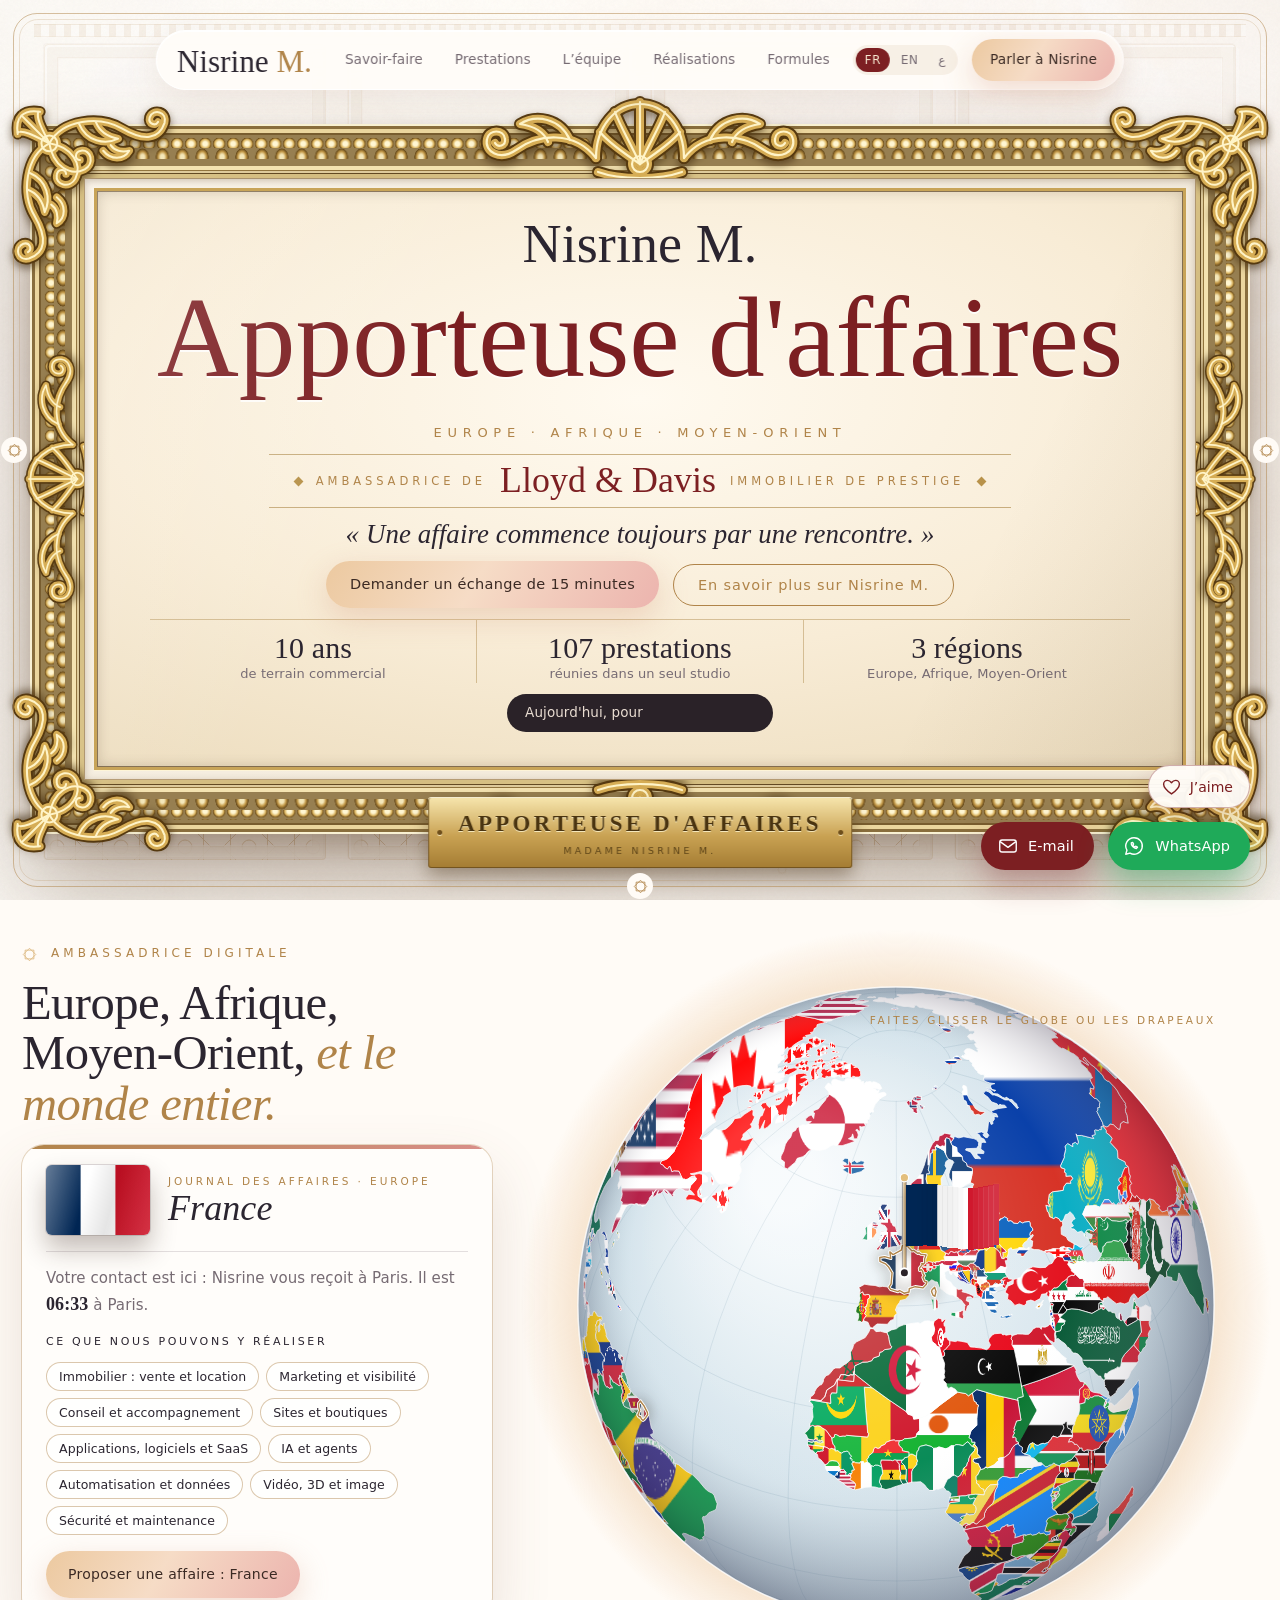
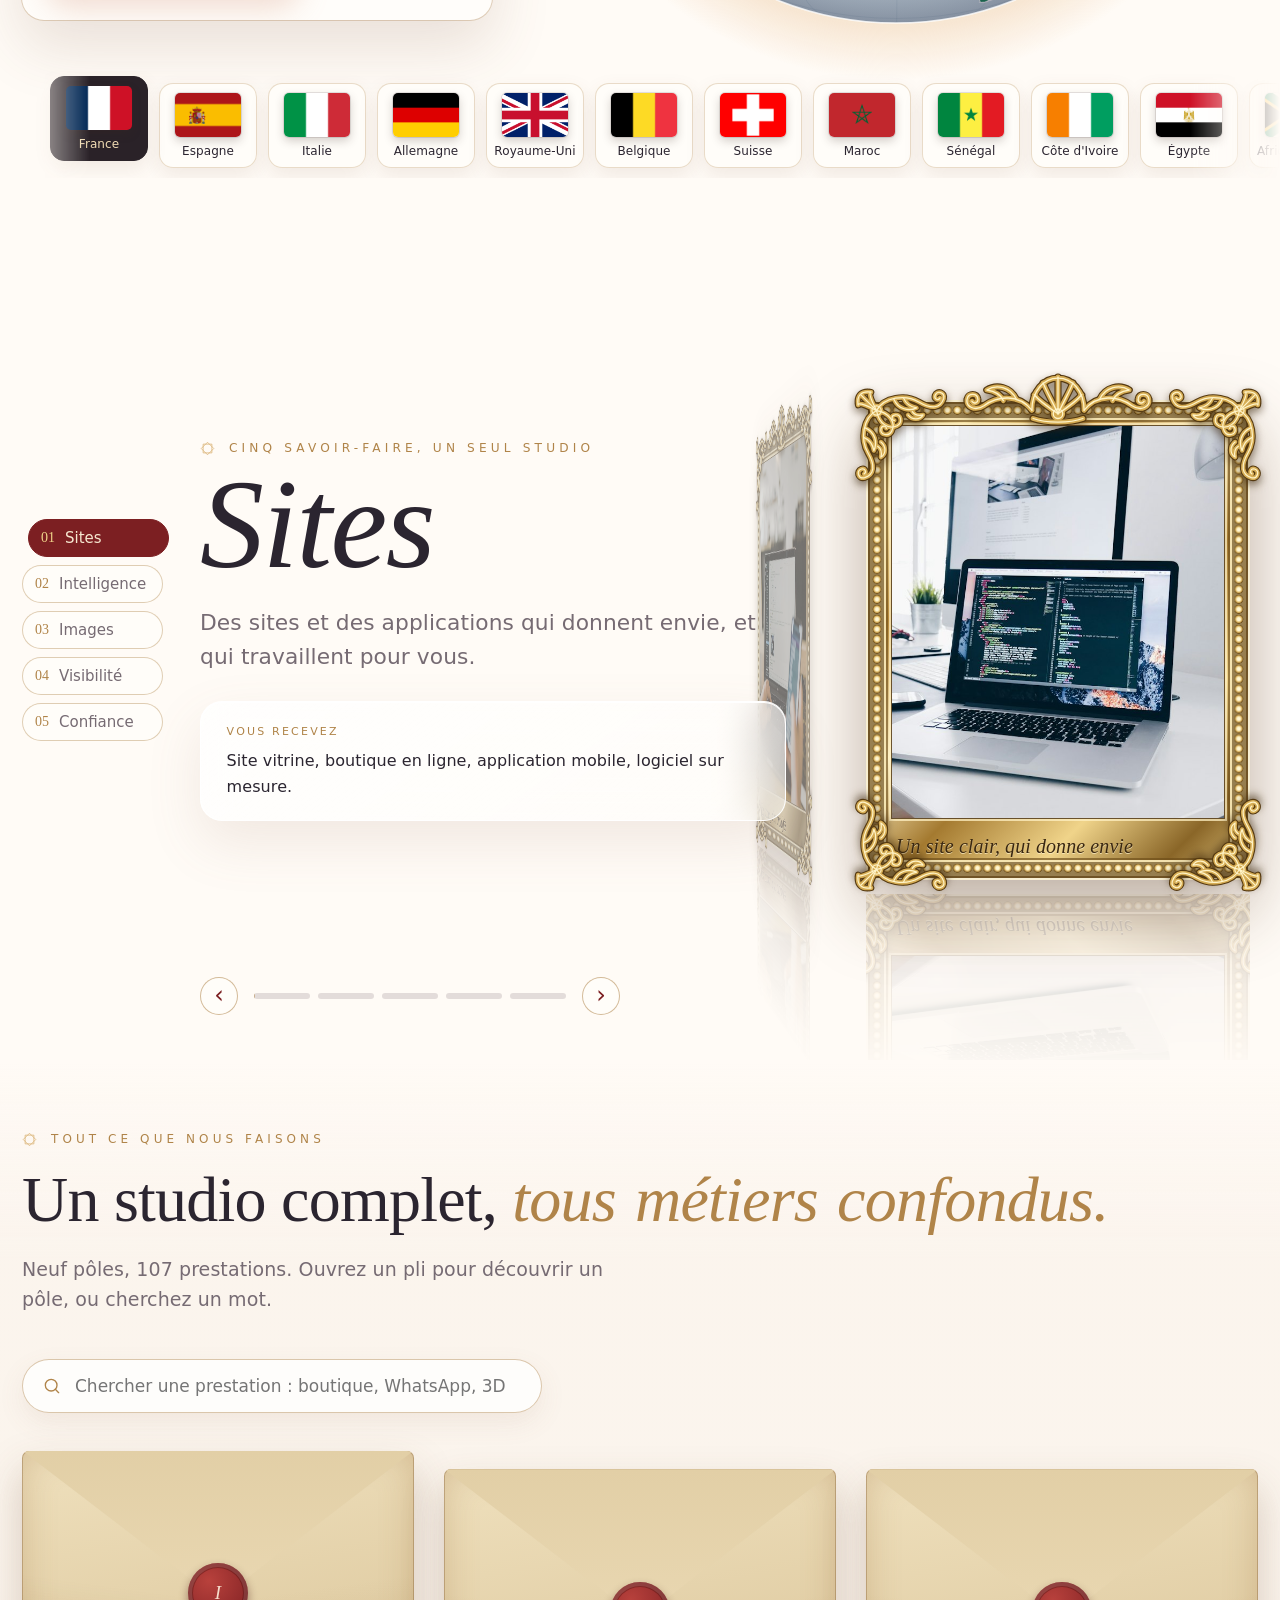
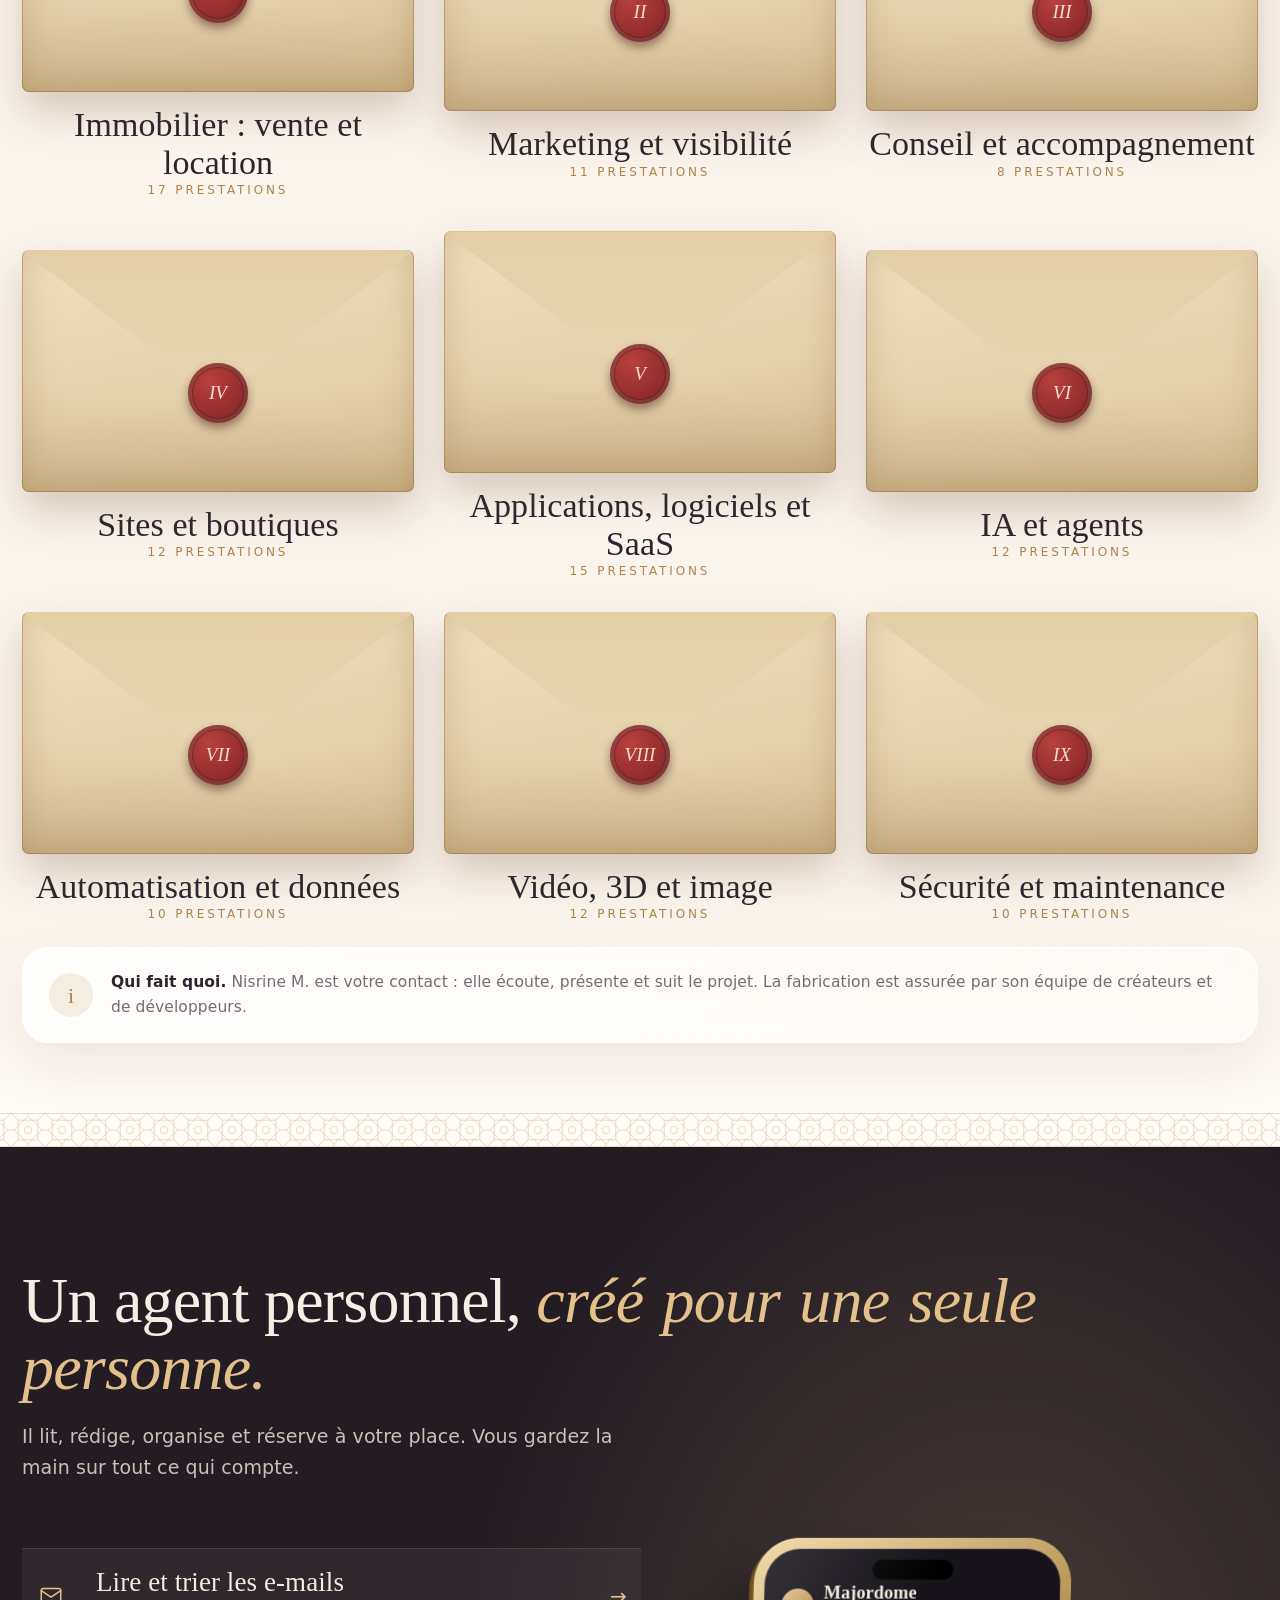
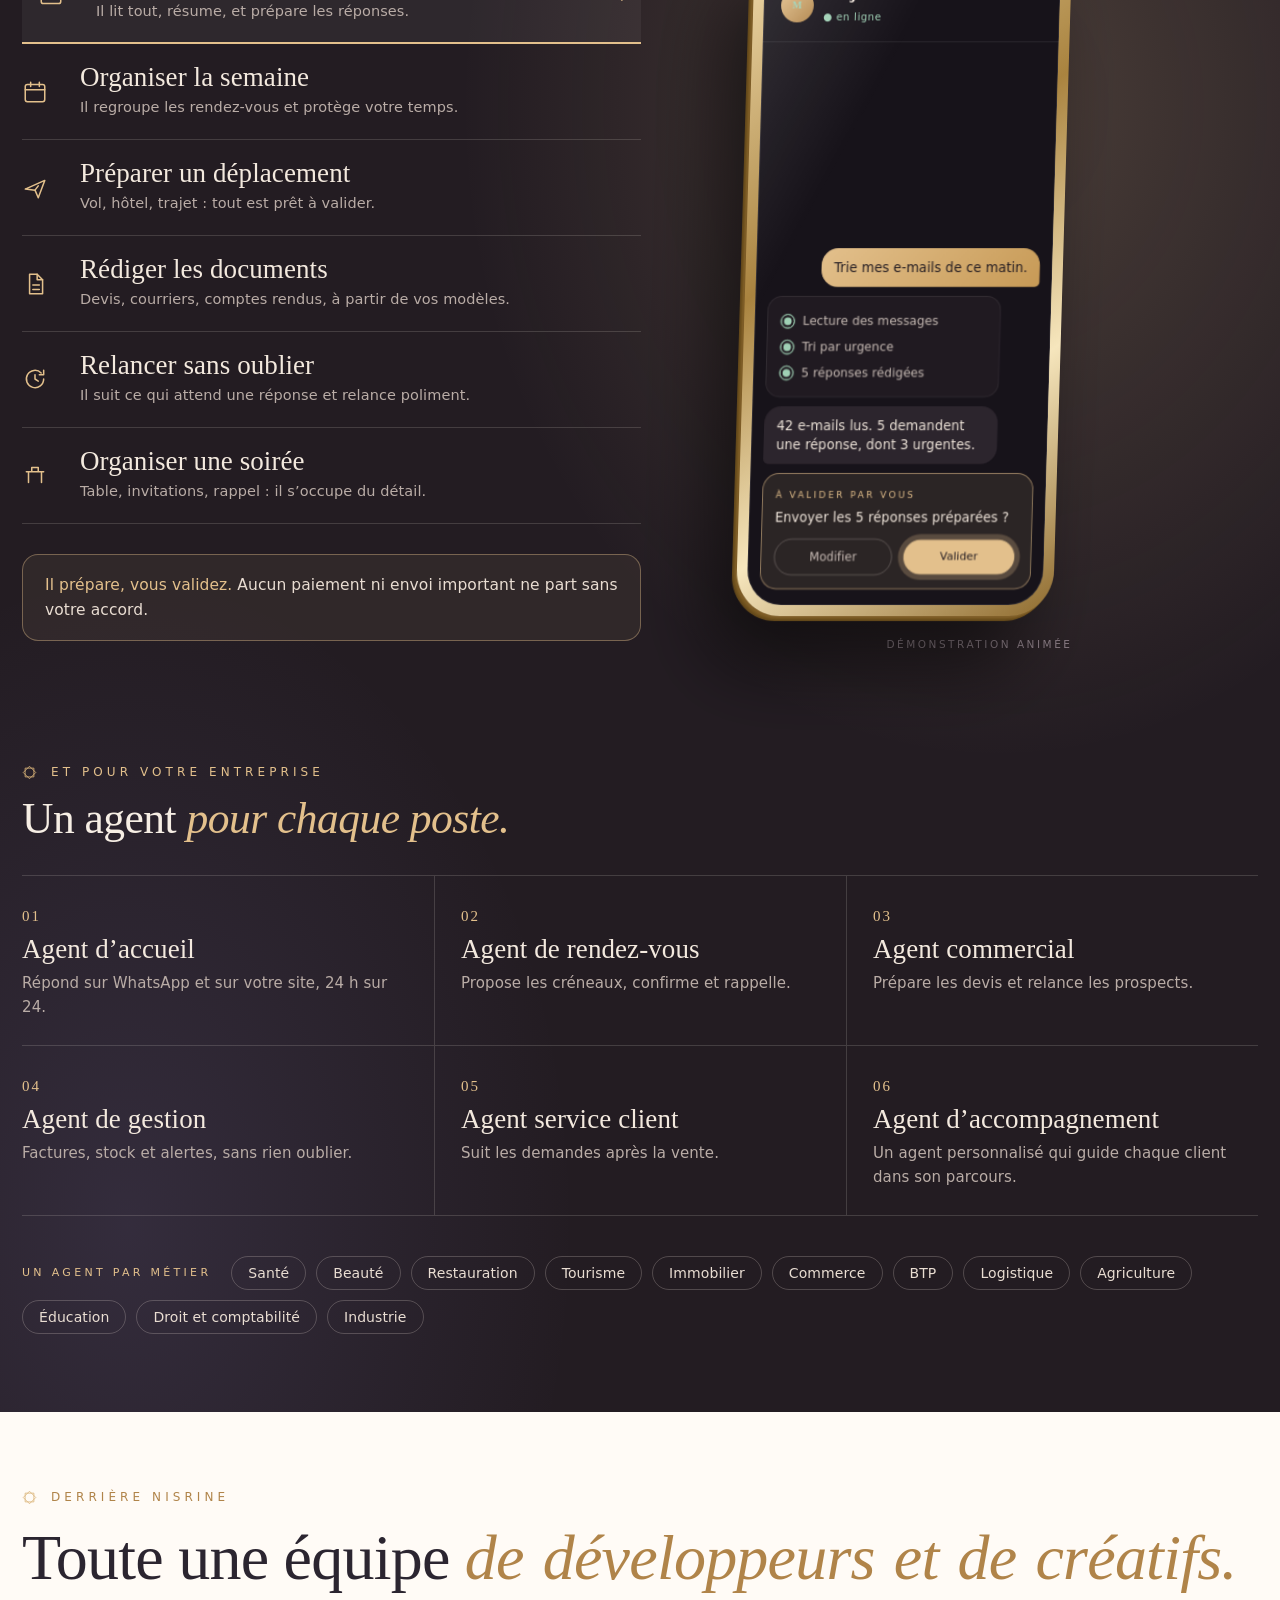
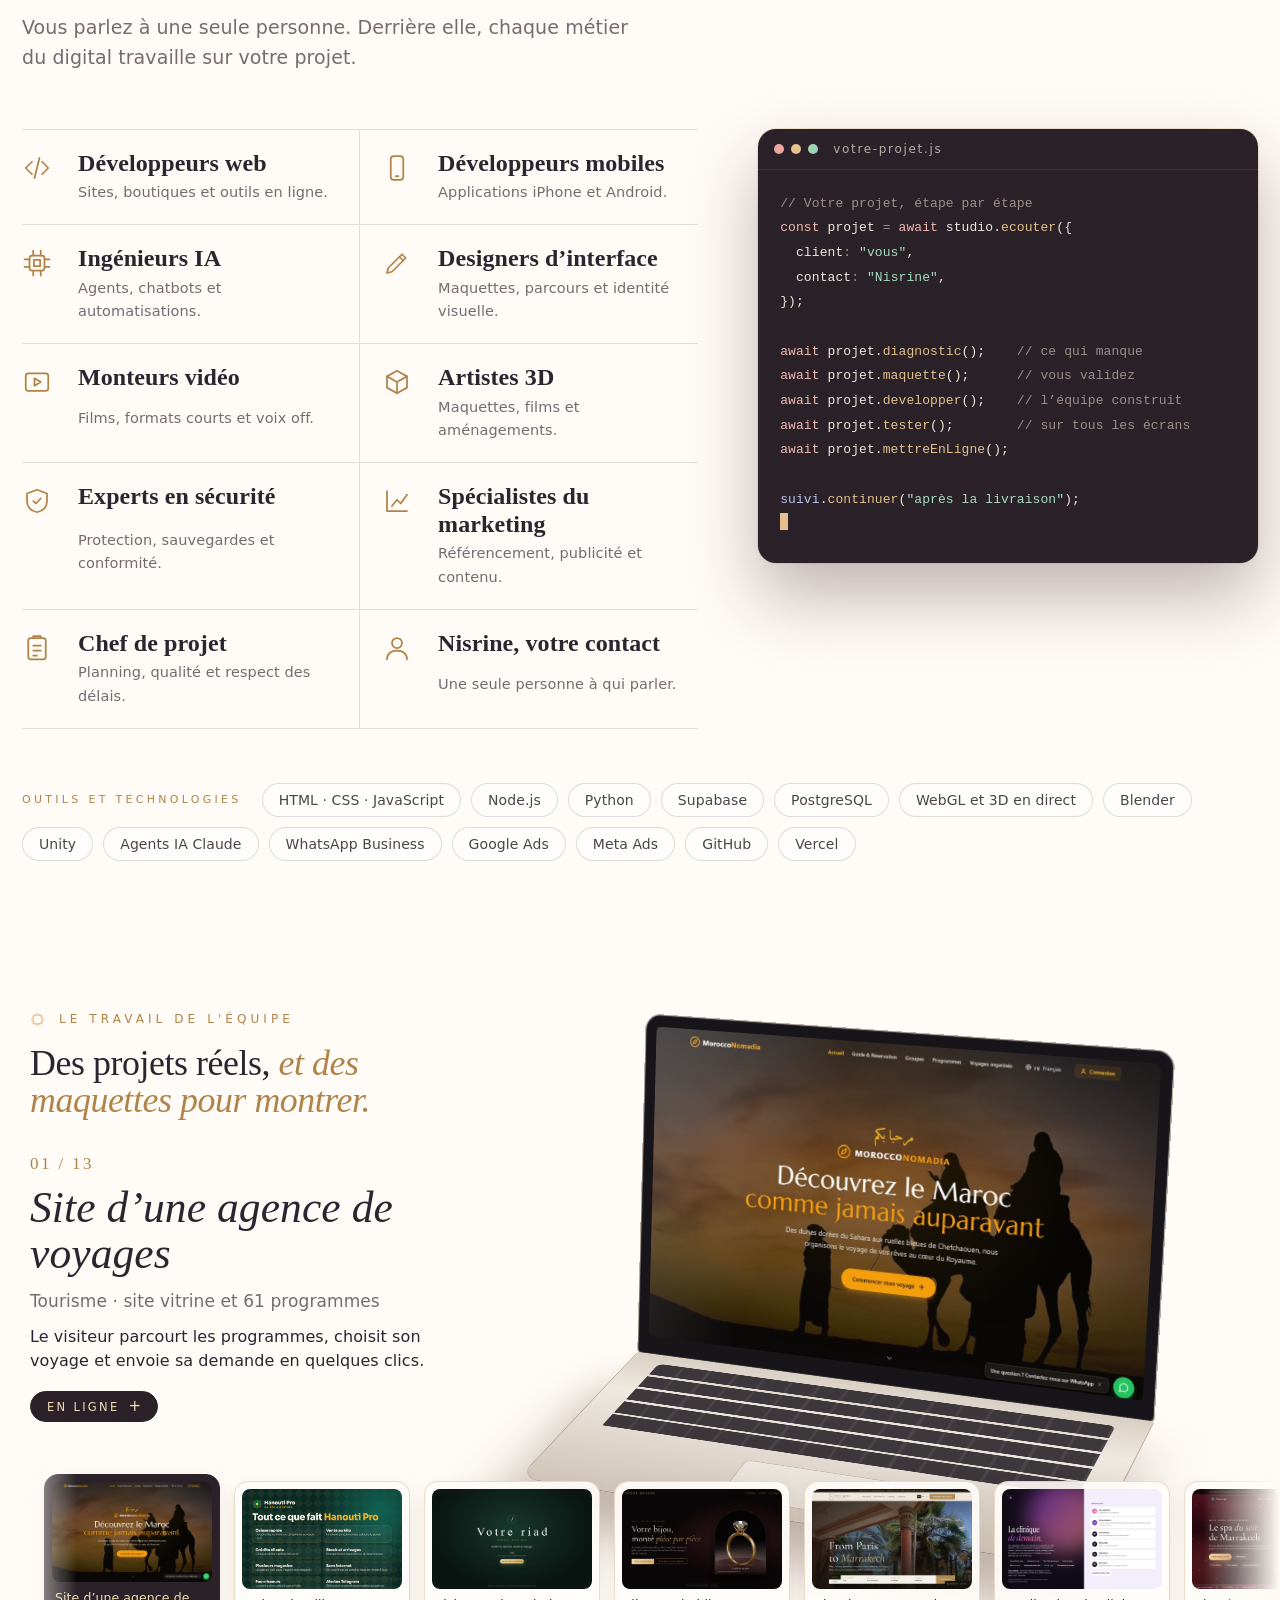
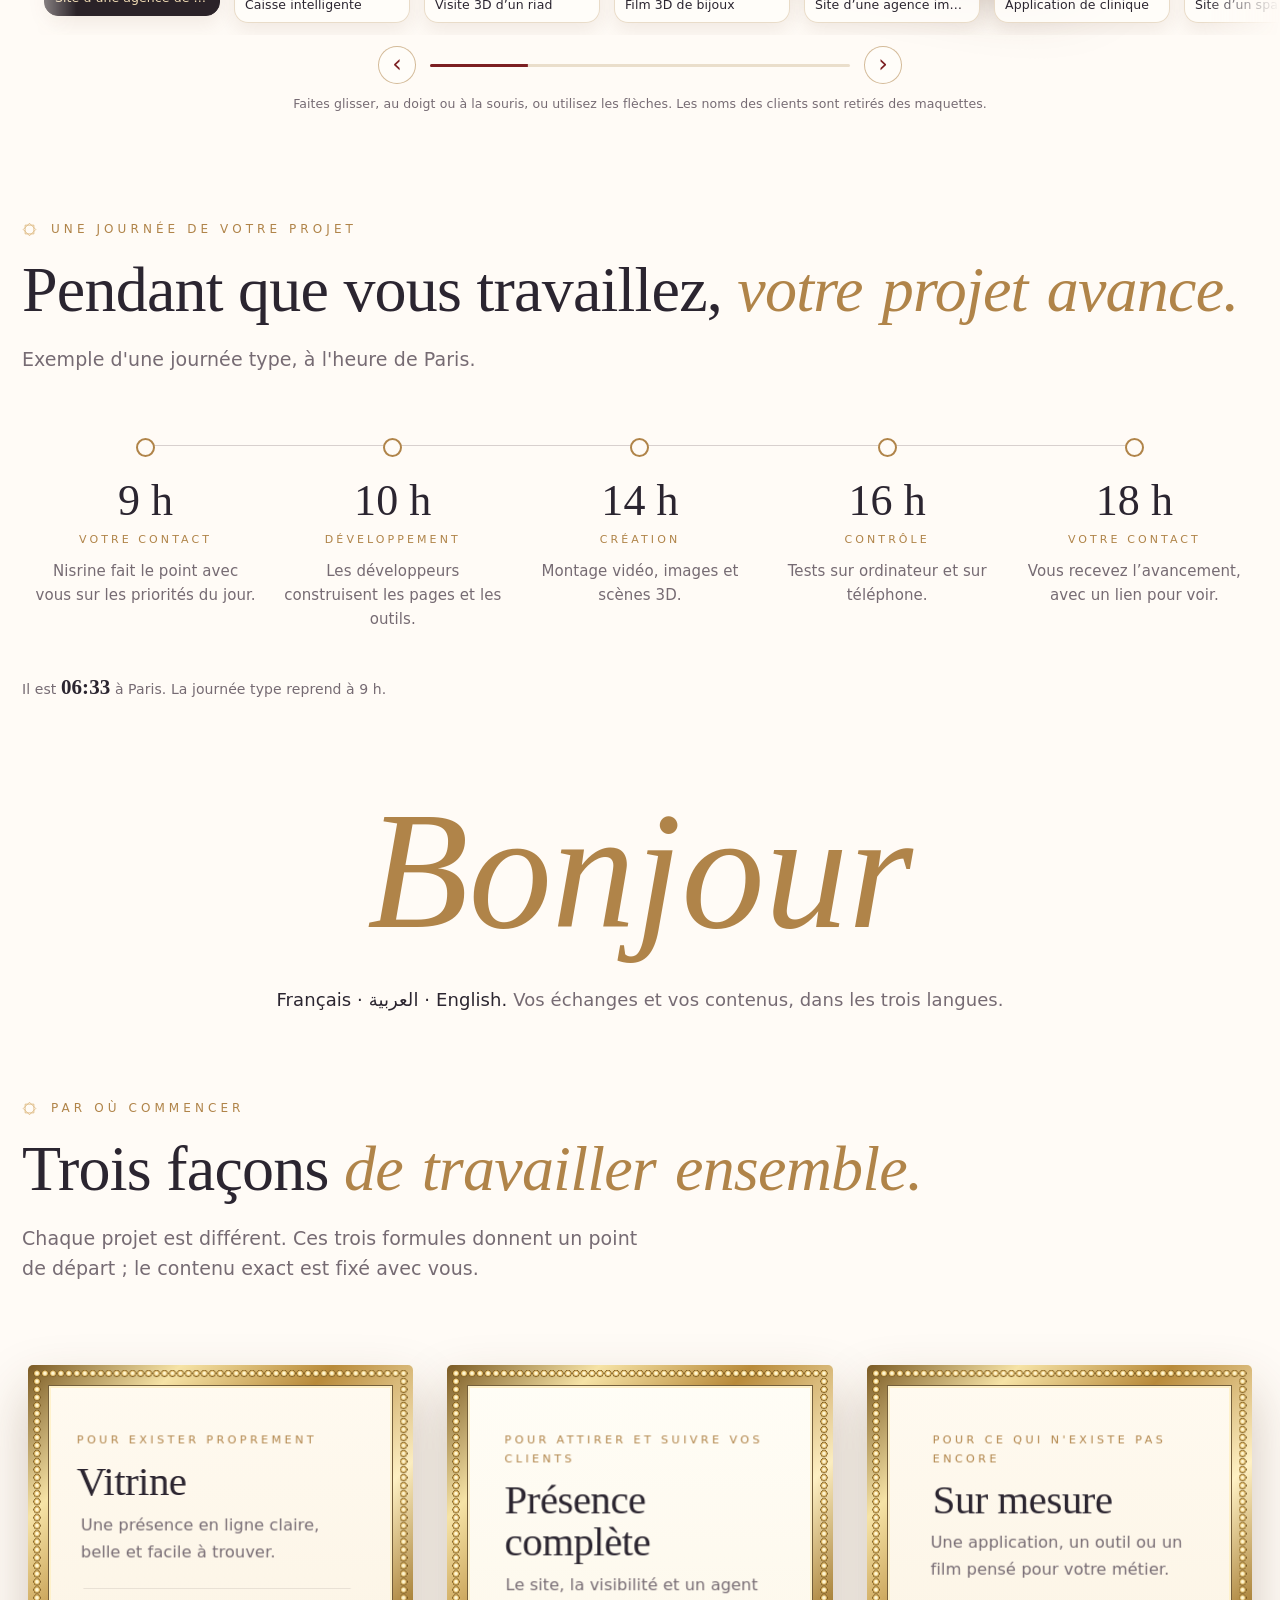
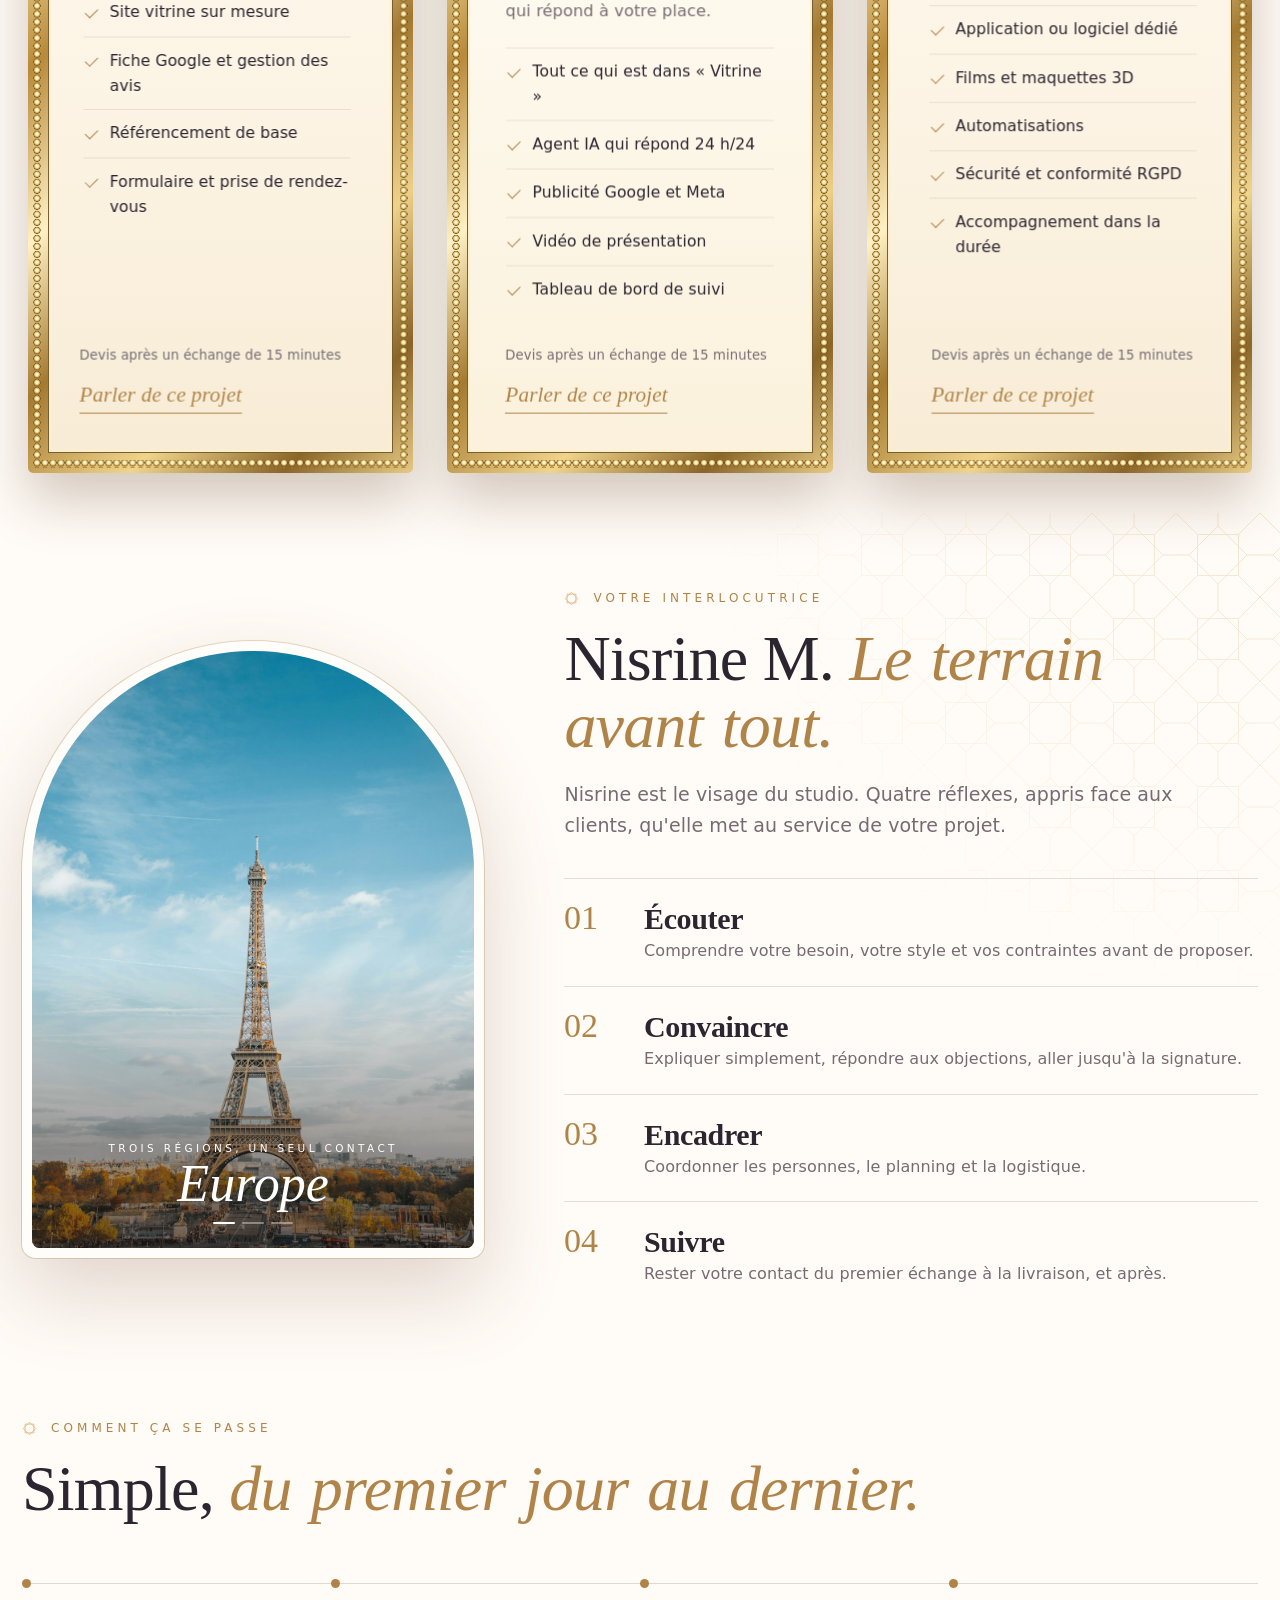
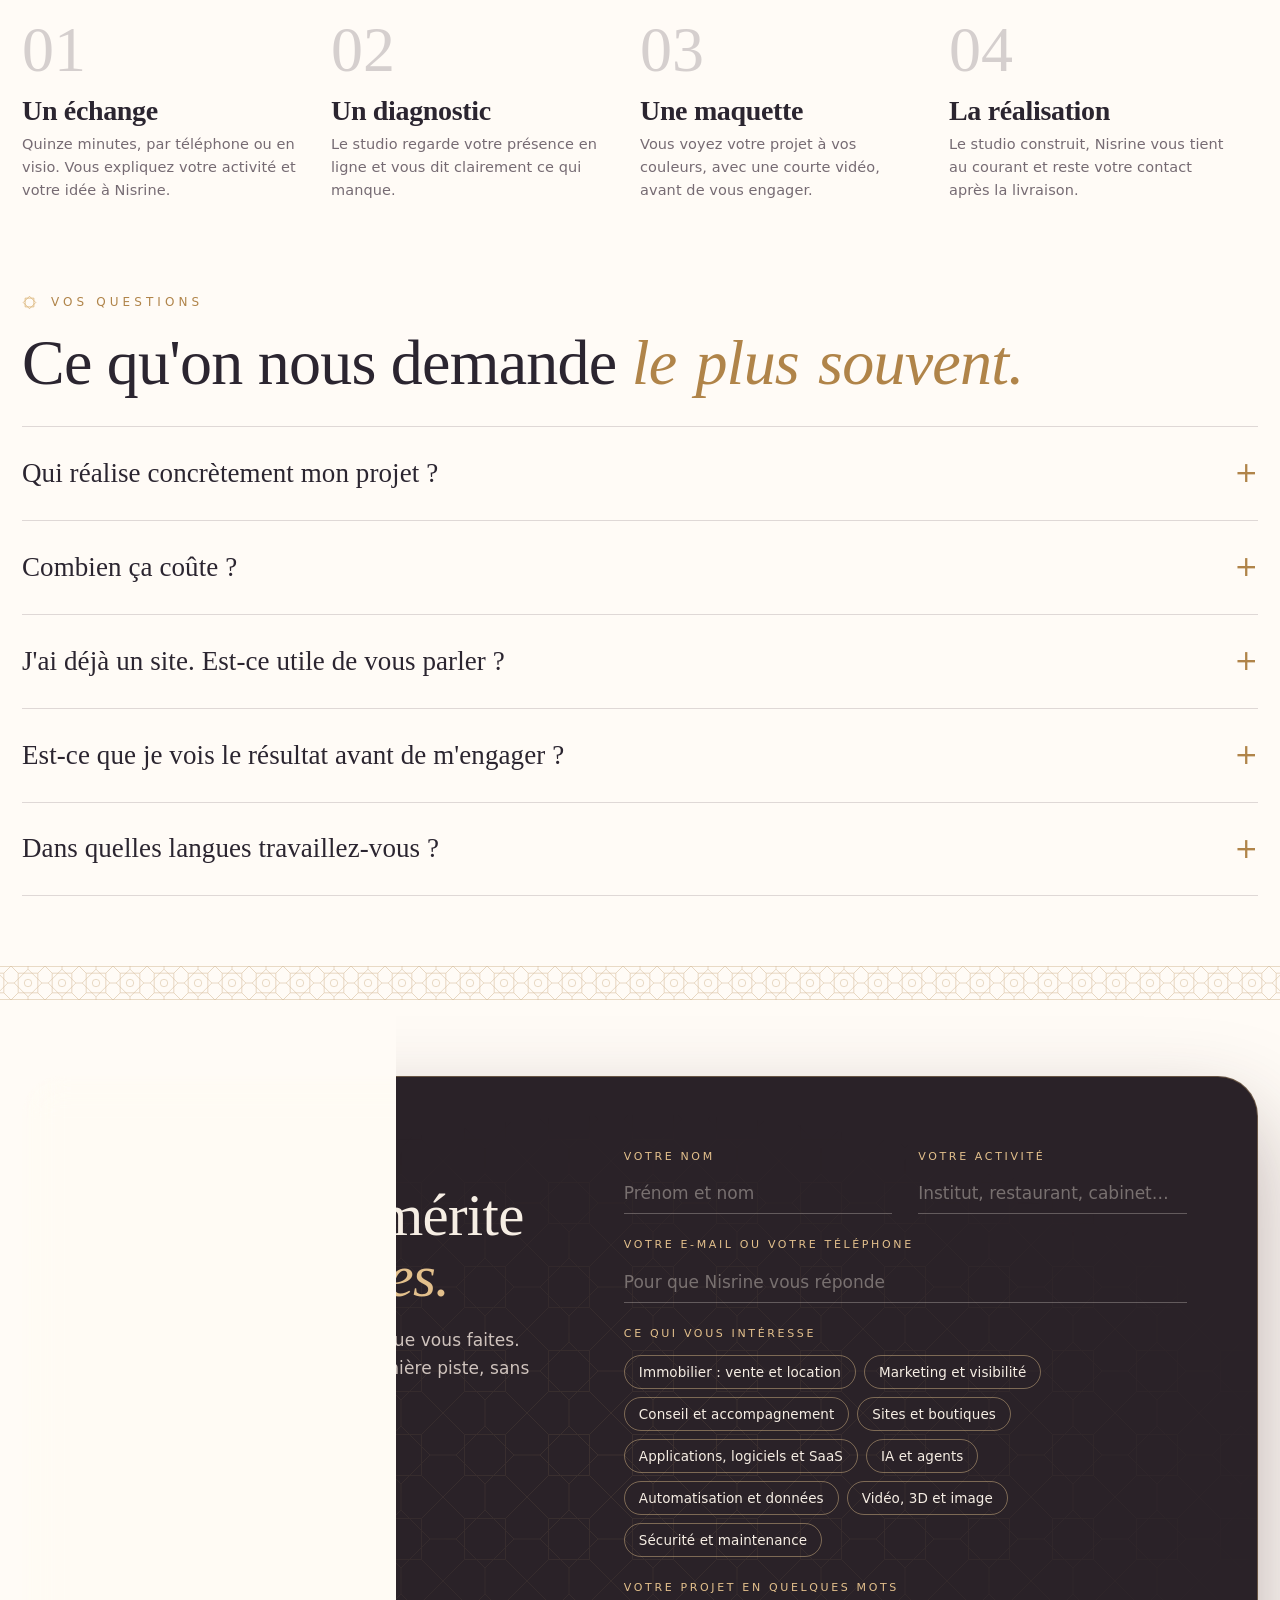
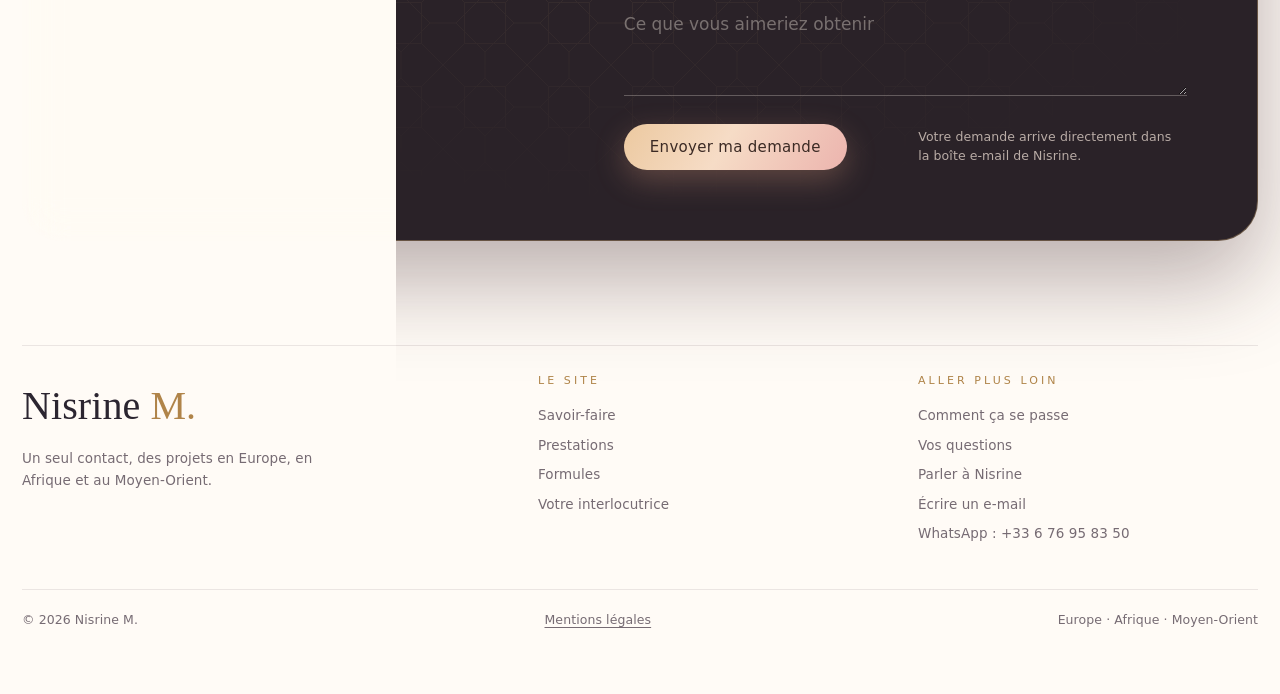
==== commit 9fd843e6: "Bouton e-mail flottant à côté de WhatsApp, adresse e-mail retirée de la fiche de contact et du pied " ====
--- a/index.html
+++ b/index.html
@@ -27,7 +27,7 @@
 <link rel="preconnect" href="https://fonts.gstatic.com" crossorigin>
 <link href="https://fonts.googleapis.com/css2?family=Pinyon+Script&family=IM+Fell+English:ital@0;1&family=Cormorant+Garamond:ital,wght@0,400;0,500;0,600;1,400;1,500&family=Jost:wght@300;400;500;600&display=swap" rel="stylesheet">
 <script>document.documentElement.classList.add('js')</script>
-<link rel="stylesheet" href="assets/site.css?v=58455eb6">
+<link rel="stylesheet" href="assets/site.css?v=3685a2c9">
 </head>
 <body>
 <a class="evite" href="#contenu">Aller au contenu</a>
@@ -37,6 +37,7 @@
 <div class="grain" aria-hidden="true"></div>
 <div id="prog" aria-hidden="true"></div>
 <button type="button" class="coeur" id="coeur" aria-pressed="false" aria-label="J’aime ce site"><svg viewBox="0 0 24 24" aria-hidden="true"><path d="M12 20.500C5.500 15.800 3 12.600 3 9.300 3 6.800 5 5 7.300 5c1.800 0 3.500 1 4.700 2.700C13.200 6 14.900 5 16.700 5 19 5 21 6.800 21 9.300c0 3.300-2.500 6.500-9 11.200z"/></svg><span id="coeurmot">J’aime</span></button>
+<a class="mel" href="mailto:nisrine.maouly@icloud.com" aria-label="Écrire un e-mail à Nisrine"><svg viewBox="0 0 24 24" aria-hidden="true"><rect x="3" y="5.500" width="18" height="13" rx="2.500"/><path d="M3.800 7.500l8.200 6 8.200-6"/></svg><span>E-mail</span></a>
 <a class="wa" href="https://wa.me/33676958350" target="_blank" rel="noopener" aria-label="Écrire à Nisrine sur WhatsApp"><svg viewBox="0 0 24 24" aria-hidden="true"><path d="M12 3a9 9 0 0 0-7.700 13.600L3 21l4.600-1.200A9 9 0 1 0 12 3z"/><path d="M9 8.500c-.400 2.800 2.700 6 5.500 6.300l1.300-1.500-2-1.100-.9.800c-.9-.400-1.700-1.200-2.100-2.100l.8-.9-1.100-2z"/></svg><span>WhatsApp</span></a>
 <div class="cadre-page" aria-hidden="true"><i></i><i></i><i></i></div>
 
@@ -313,7 +314,7 @@
         <div class="sur">Parlons-en</div>
         <h2>Votre projet mérite <em>quinze minutes.</em></h2>
         <p>Dites-nous en quelques lignes ce que vous faites. Nisrine vous répond avec une première piste, sans engagement.</p>
-        <div class="direct">Vous préférez écrire directement ?<br><a id="ecrire" href="#" style="color:#e3c08c;border-bottom:1px solid currentColor">nisrine.maouly@icloud.com</a><br><a class="wal" href="https://wa.me/33676958350" target="_blank" rel="noopener"><svg viewBox="0 0 24 24" aria-hidden="true"><path d="M12 3a9 9 0 0 0-7.700 13.600L3 21l4.600-1.200A9 9 0 1 0 12 3z"/><path d="M9 8.500c-.400 2.800 2.700 6 5.500 6.300l1.300-1.500-2-1.100-.9.800c-.9-.400-1.700-1.200-2.100-2.100l.8-.9-1.100-2z"/></svg>WhatsApp : +33 6 76 95 83 50</a></div>
+        <div class="direct">Vous préférez écrire directement ?<br><a id="ecrire" href="#" style="color:#e3c08c;border-bottom:1px solid currentColor">Lui écrire un e-mail</a><br><a class="wal" href="https://wa.me/33676958350" target="_blank" rel="noopener"><svg viewBox="0 0 24 24" aria-hidden="true"><path d="M12 3a9 9 0 0 0-7.700 13.600L3 21l4.600-1.200A9 9 0 1 0 12 3z"/><path d="M9 8.500c-.400 2.800 2.700 6 5.500 6.300l1.300-1.500-2-1.100-.9.800c-.9-.400-1.700-1.200-2.100-2.100l.8-.9-1.100-2z"/></svg>WhatsApp : +33 6 76 95 83 50</a></div>
       </div>
       <form id="brief" novalidate>
         <label>Votre nom<input name="nom" autocomplete="name" placeholder="Prénom et nom" required></label>
@@ -336,7 +337,7 @@
 <footer><div class="cadre">
   <div><div class="m">Nisrine <i>M.</i></div><p style="margin-top:10px;max-width:340px">Un seul contact, des projets en Europe, en Afrique et au Moyen-Orient.</p></div>
   <div><h4>Le site</h4><a href="#methode">Savoir-faire</a><a href="#poles">Prestations</a><a href="#offres">Formules</a><a href="#interlocutrice">Votre interlocutrice</a></div>
-  <div><h4>Aller plus loin</h4><a href="#deroule">Comment ça se passe</a><a href="#questions">Vos questions</a><a href="#contact">Parler à Nisrine</a><a href="mailto:nisrine.maouly@icloud.com">nisrine.maouly@icloud.com</a><a href="https://wa.me/33676958350" target="_blank" rel="noopener">WhatsApp : +33 6 76 95 83 50</a></div>
+  <div><h4>Aller plus loin</h4><a href="#deroule">Comment ça se passe</a><a href="#questions">Vos questions</a><a href="#contact">Parler à Nisrine</a><a href="mailto:nisrine.maouly@icloud.com">Écrire un e-mail</a><a href="https://wa.me/33676958350" target="_blank" rel="noopener">WhatsApp : +33 6 76 95 83 50</a></div>
   <div class="fin2"><span>© 2026 Nisrine M.</span><span><a class="ml" href="mentions-legales.html">Mentions légales</a></span><span>Europe · Afrique · Moyen-Orient</span></div>
 </div></footer>
 
@@ -352,7 +353,7 @@
 if(!location.hash)scrollTo(0,0);
 var $=function(s,r){return (r||document).querySelector(s)},$$=function(s,r){return [].slice.call((r||document).querySelectorAll(s))};
 
-$('#ecrire').href='mailto:'+CONTACT.email+'?subject='+encodeURIComponent(CONTACT.objet);
+$('#ecrire').href='mailto:'+CONTACT.email+'?subject='+encodeURIComponent(CONTACT.objet);$('.mel').href=$('#ecrire').href;
 
 /* titres mot par mot */
 $$('.mots').forEach(function(t){
--- a/assets/site.css
+++ b/assets/site.css
@@ -1186,3 +1186,10 @@
 #jalons{left:calc(max(22px,50% - 680px) + 178px)}
 .carrousel{right:max(30px,calc(50% - 672px))}
 }
+/* bouton e-mail flottant, à gauche du bouton WhatsApp */
+.mel{position:fixed;right:186px;bottom:30px;z-index:65;display:flex;align-items:center;gap:9px;padding:13px 20px 13px 16px;border-radius:99px;background:#7c1f22;color:#fff;font:500 14.5px var(--texte);box-shadow:0 14px 30px rgba(124,31,34,.32);transition:transform .25s}
+.mel svg{width:22px;height:22px;fill:none;stroke:currentColor;stroke-width:1.5;stroke-linecap:round;stroke-linejoin:round;flex:none}
+.mel:hover{transform:translateY(-3px)}
+.mel:focus-visible{outline:2px solid var(--or);outline-offset:3px}
+@media (max-width:980px){.mel{right:74px;bottom:16px;padding:13px}.mel span{display:none}}
+
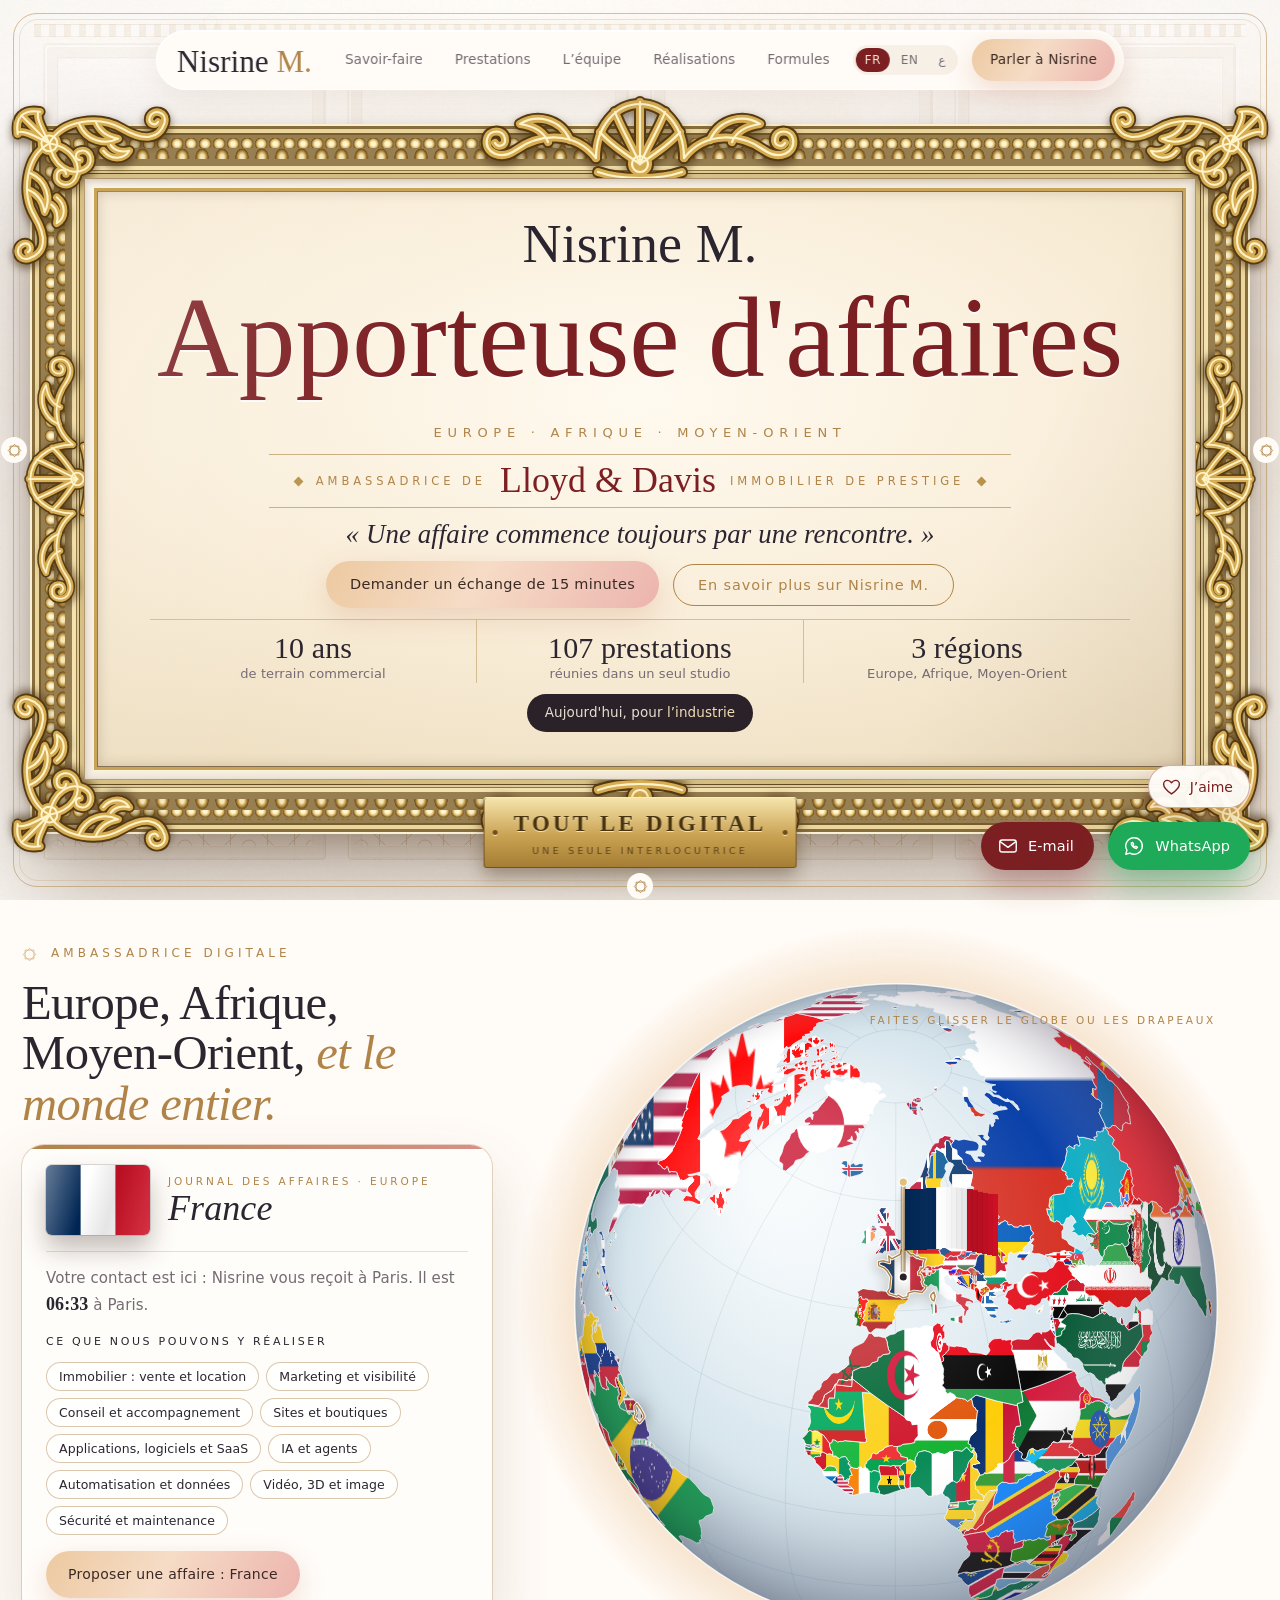
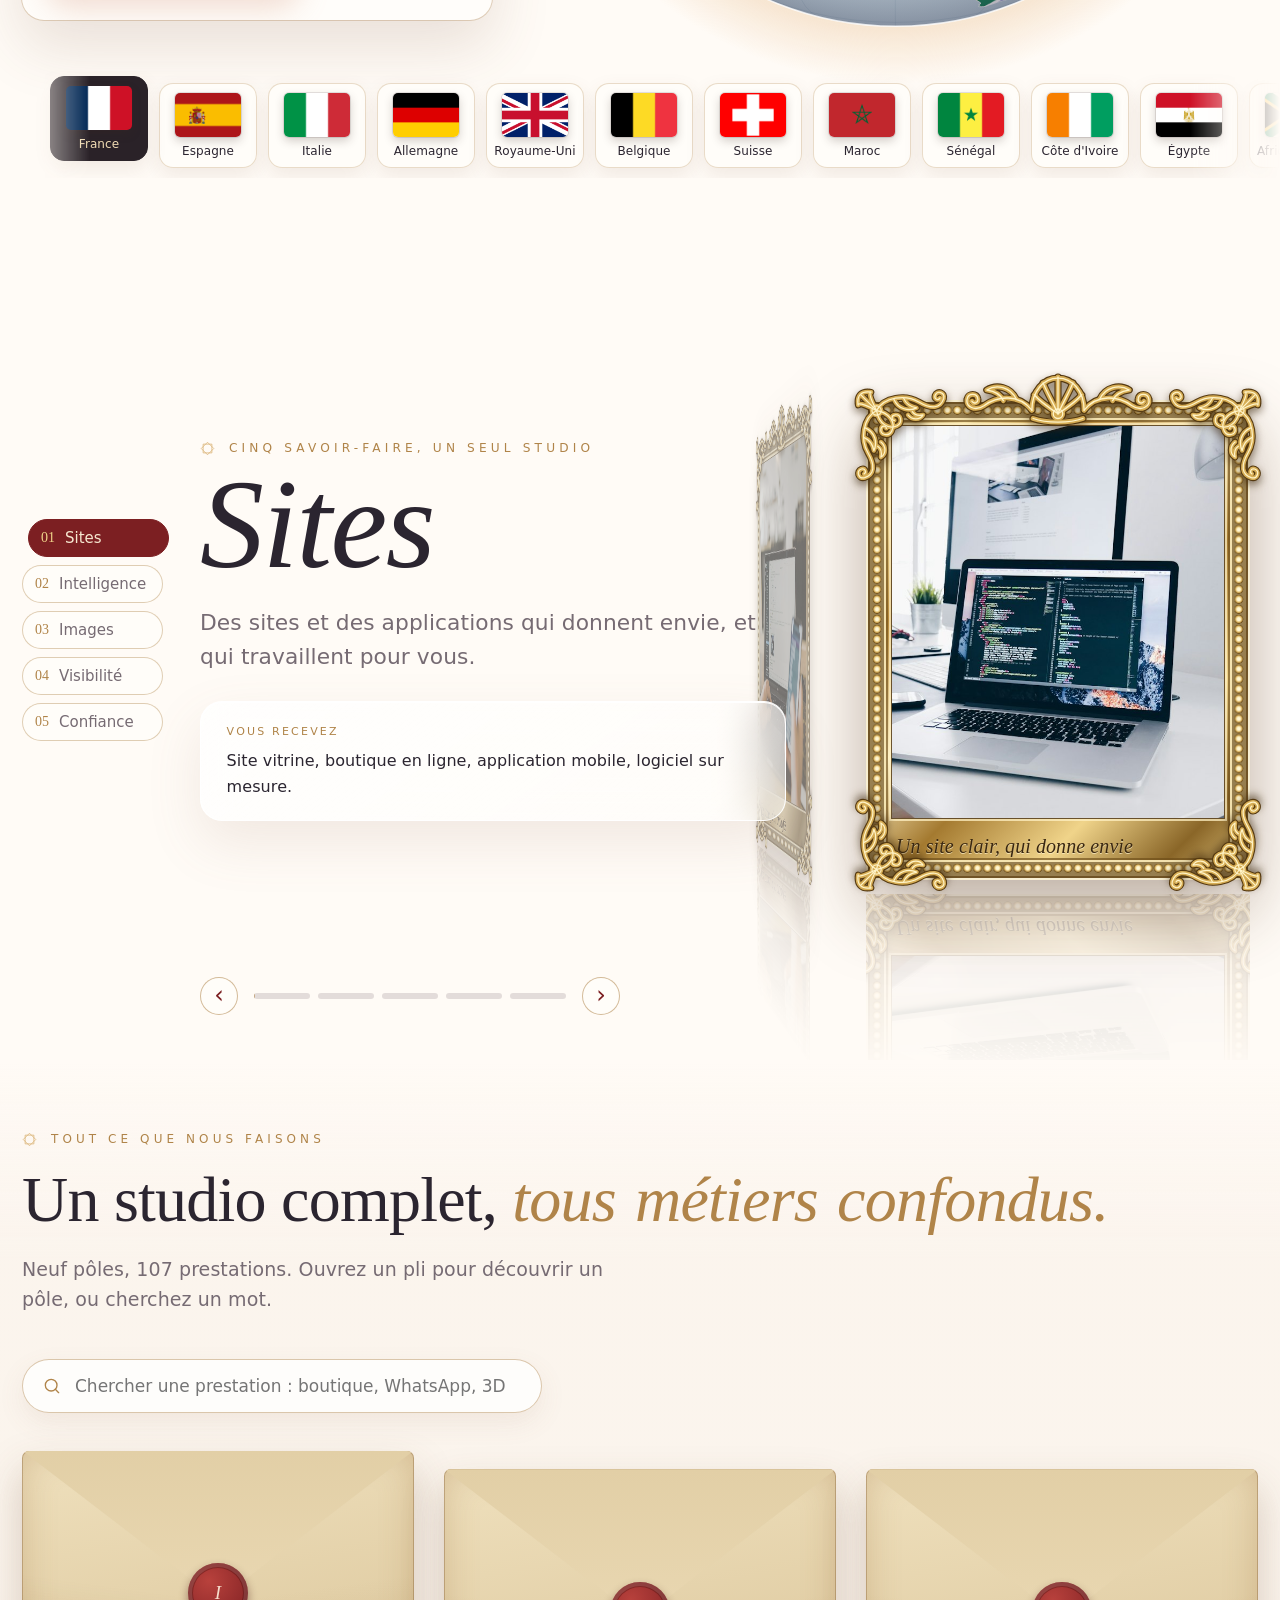
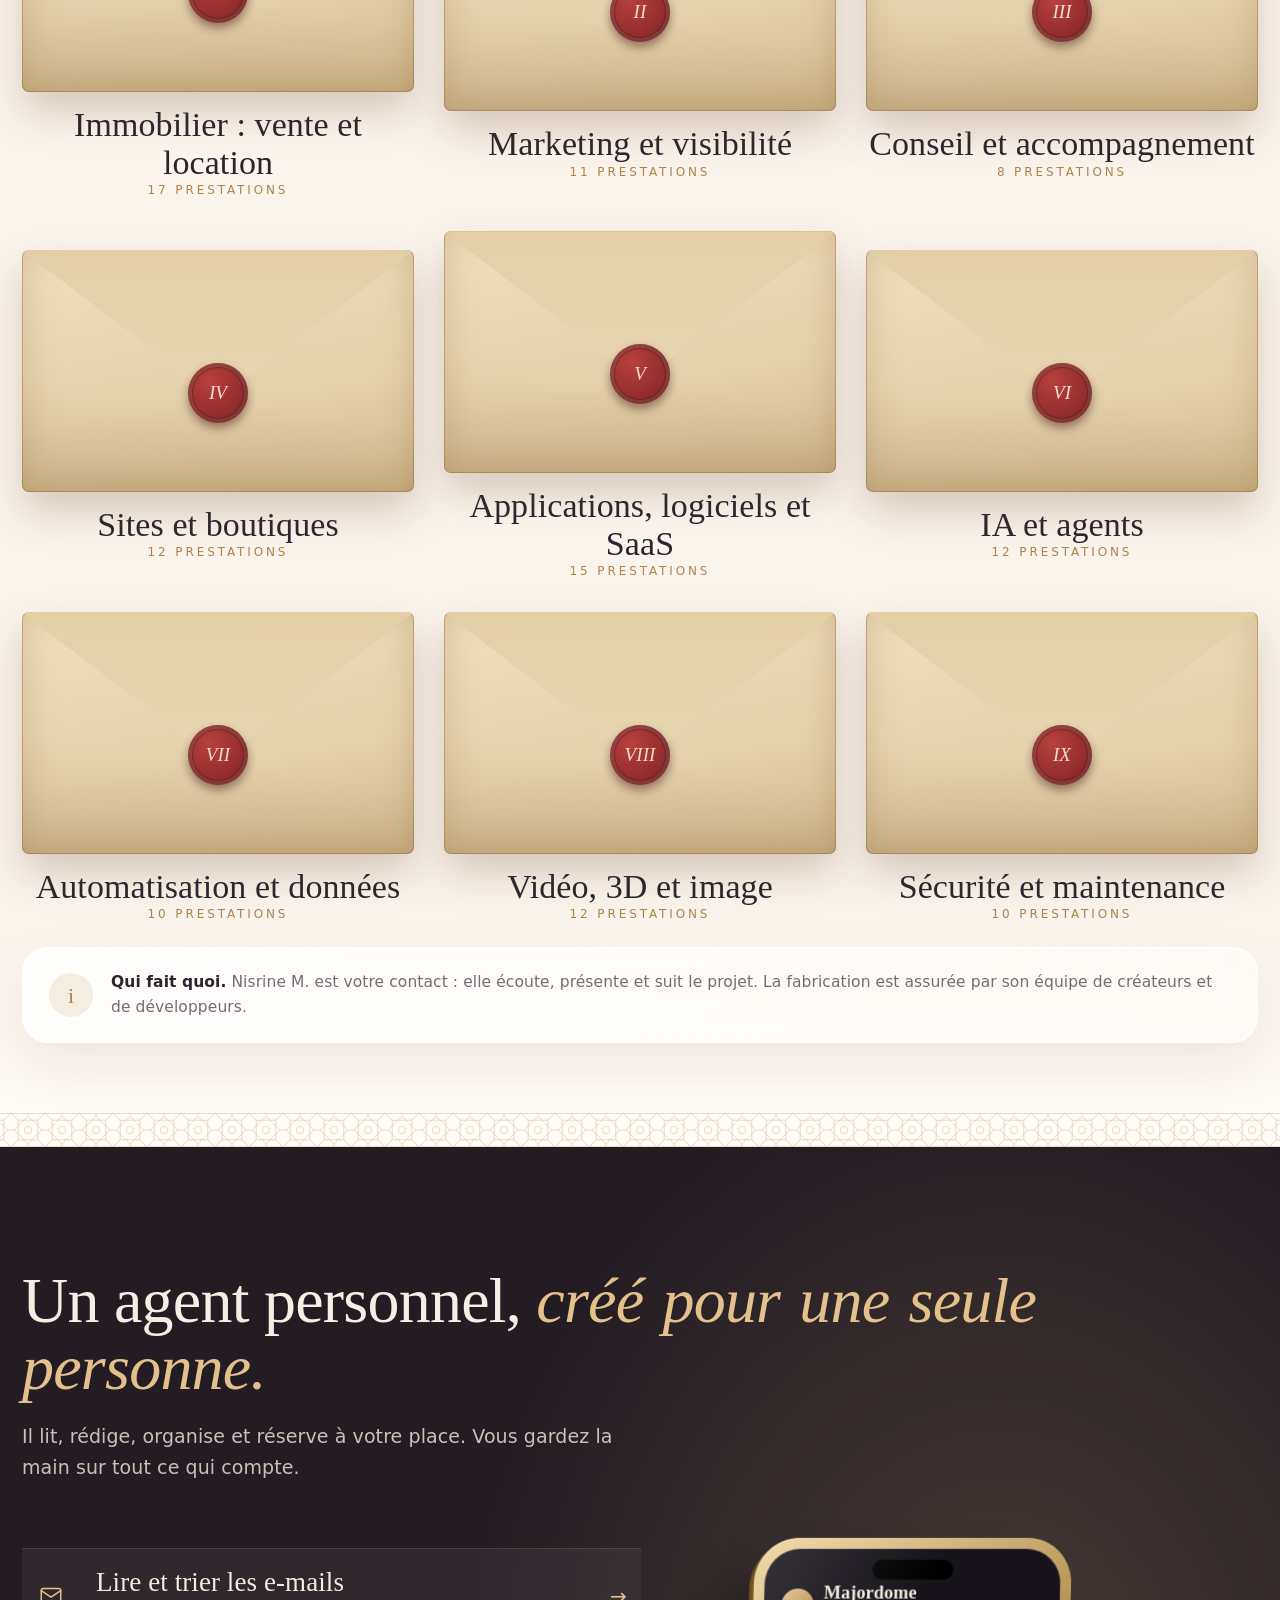
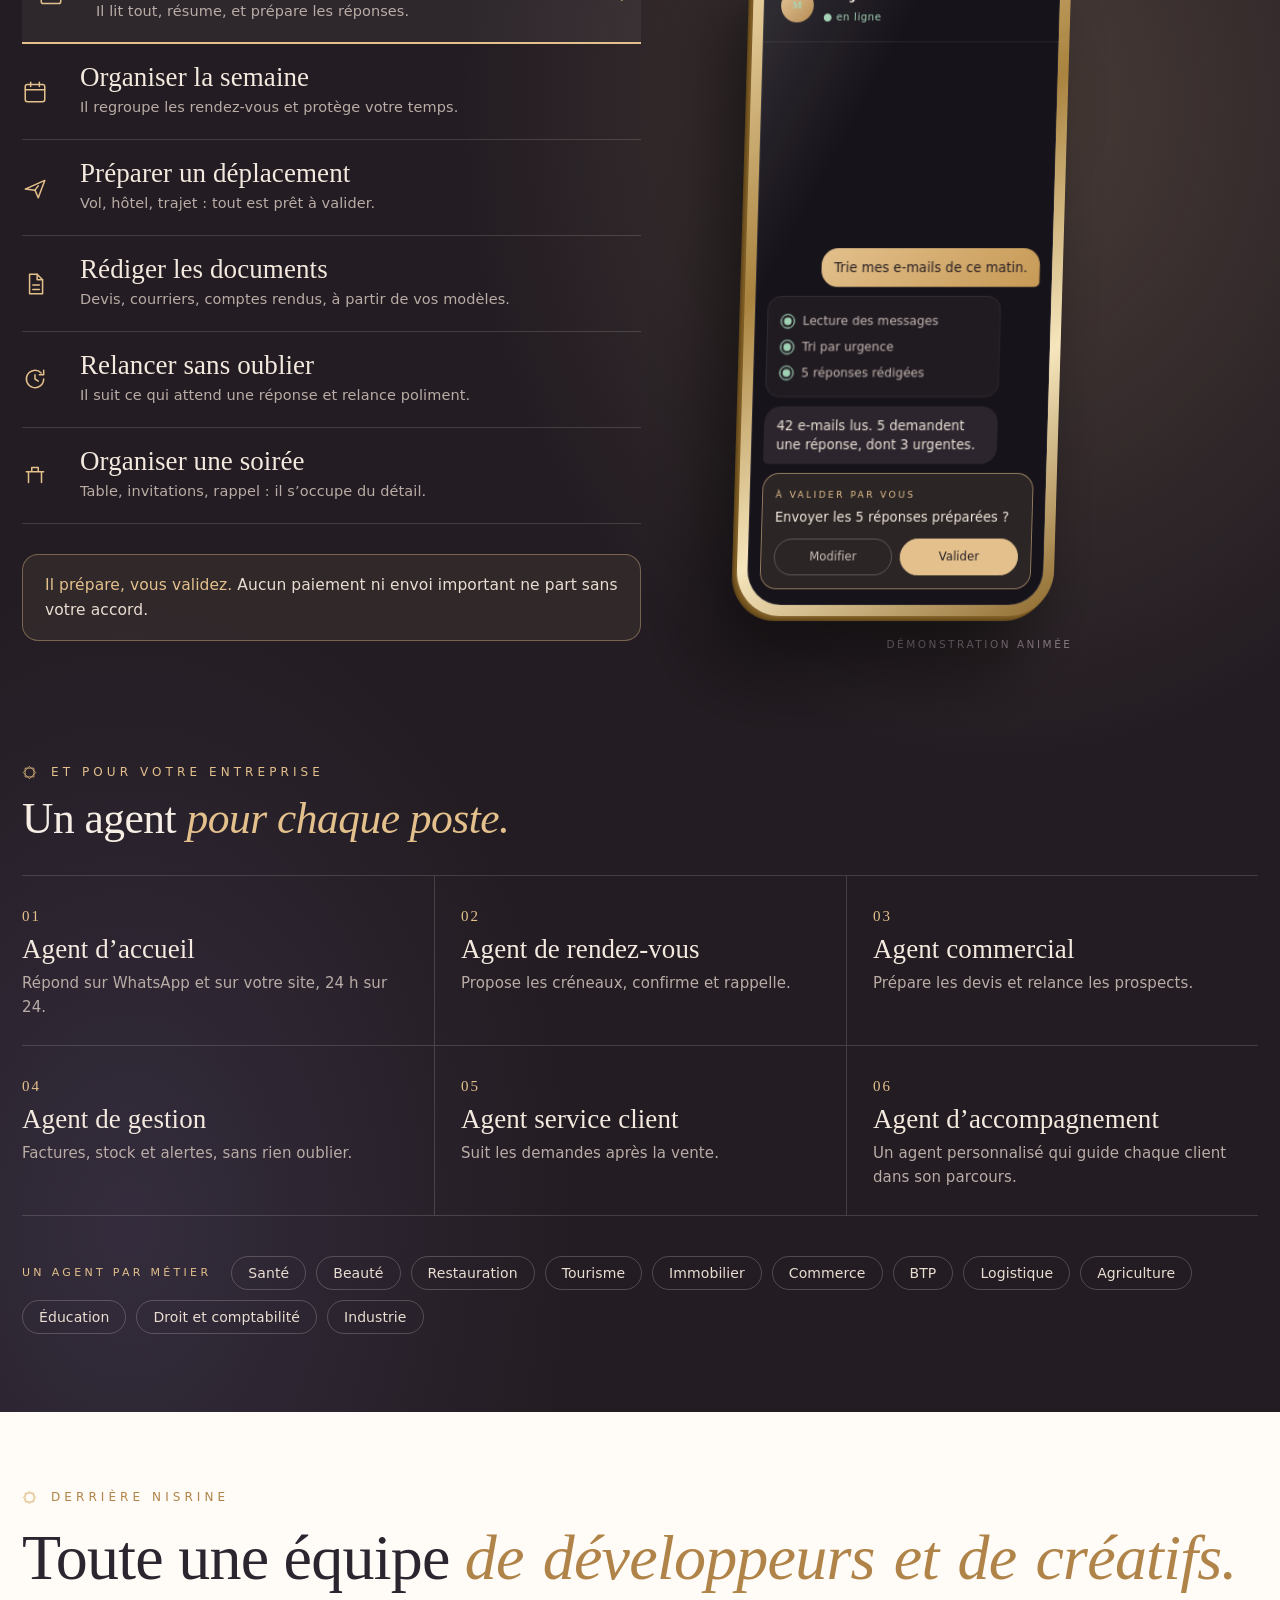
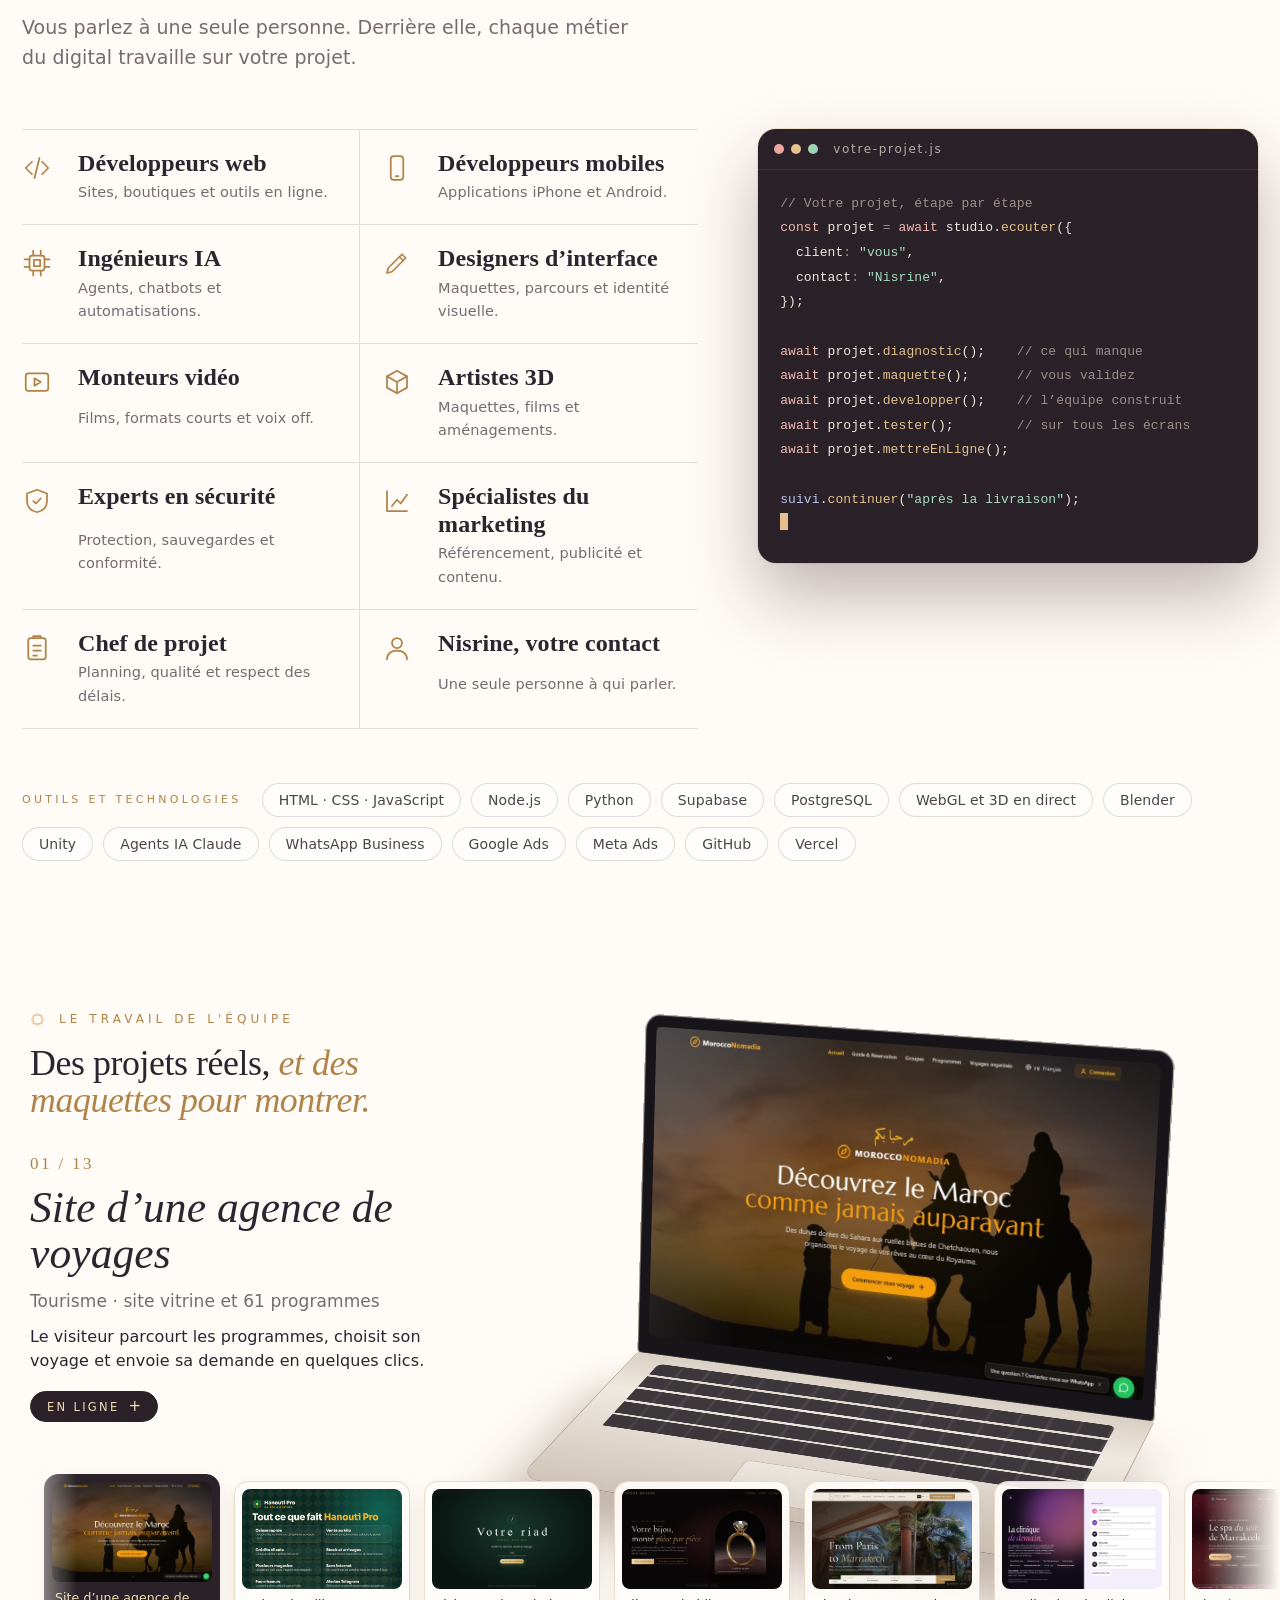
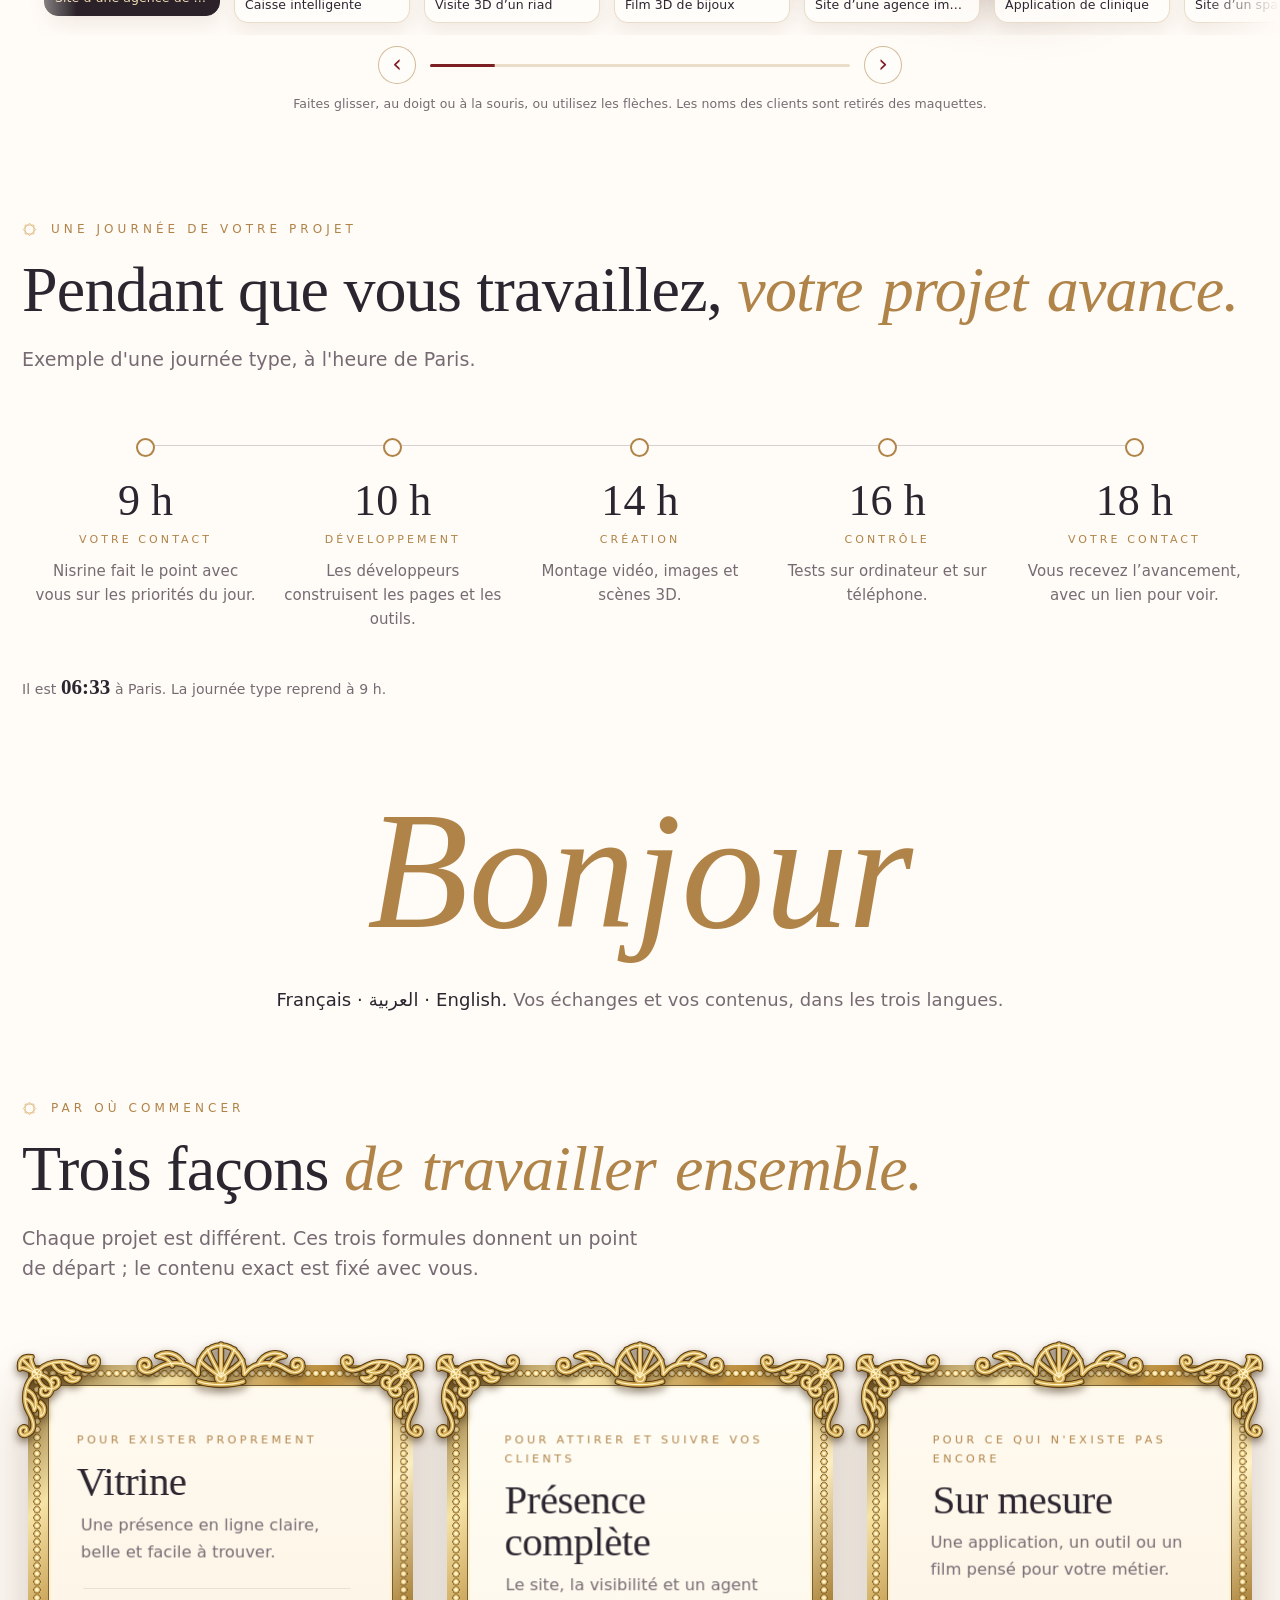
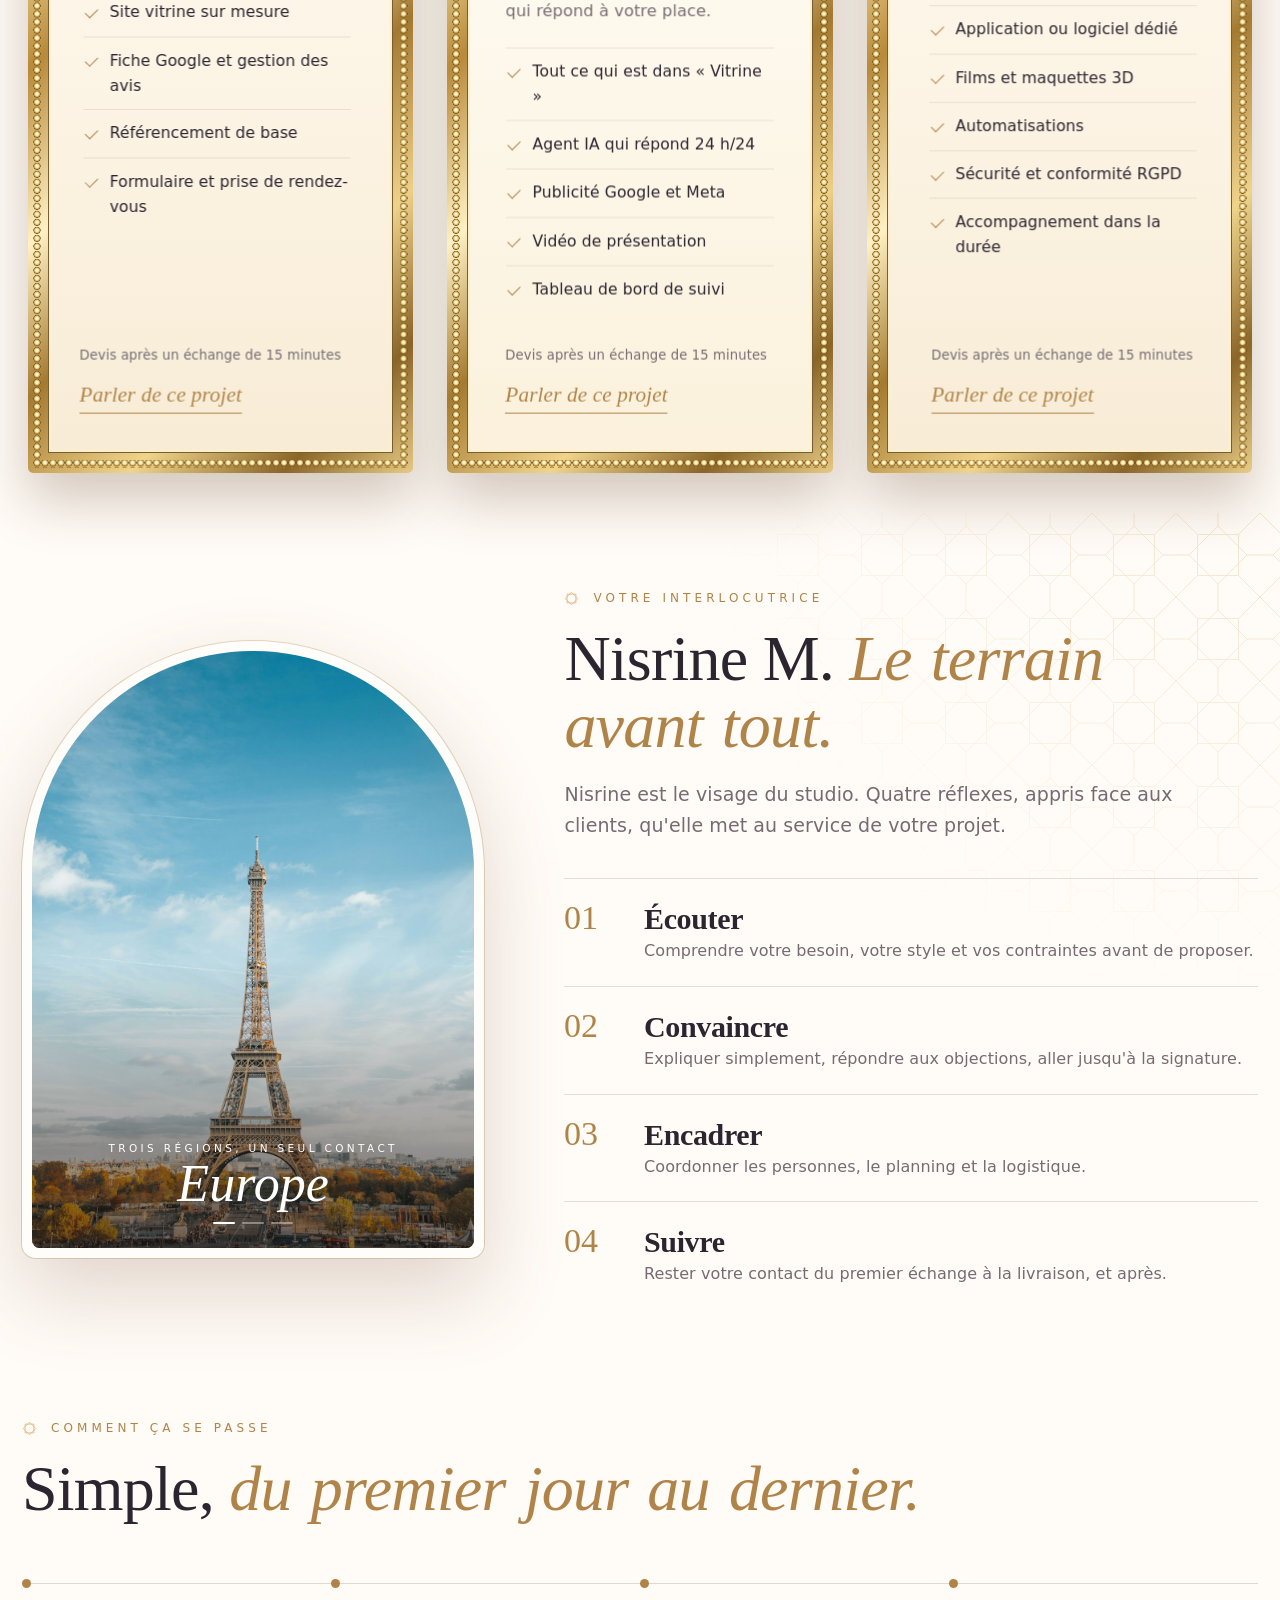
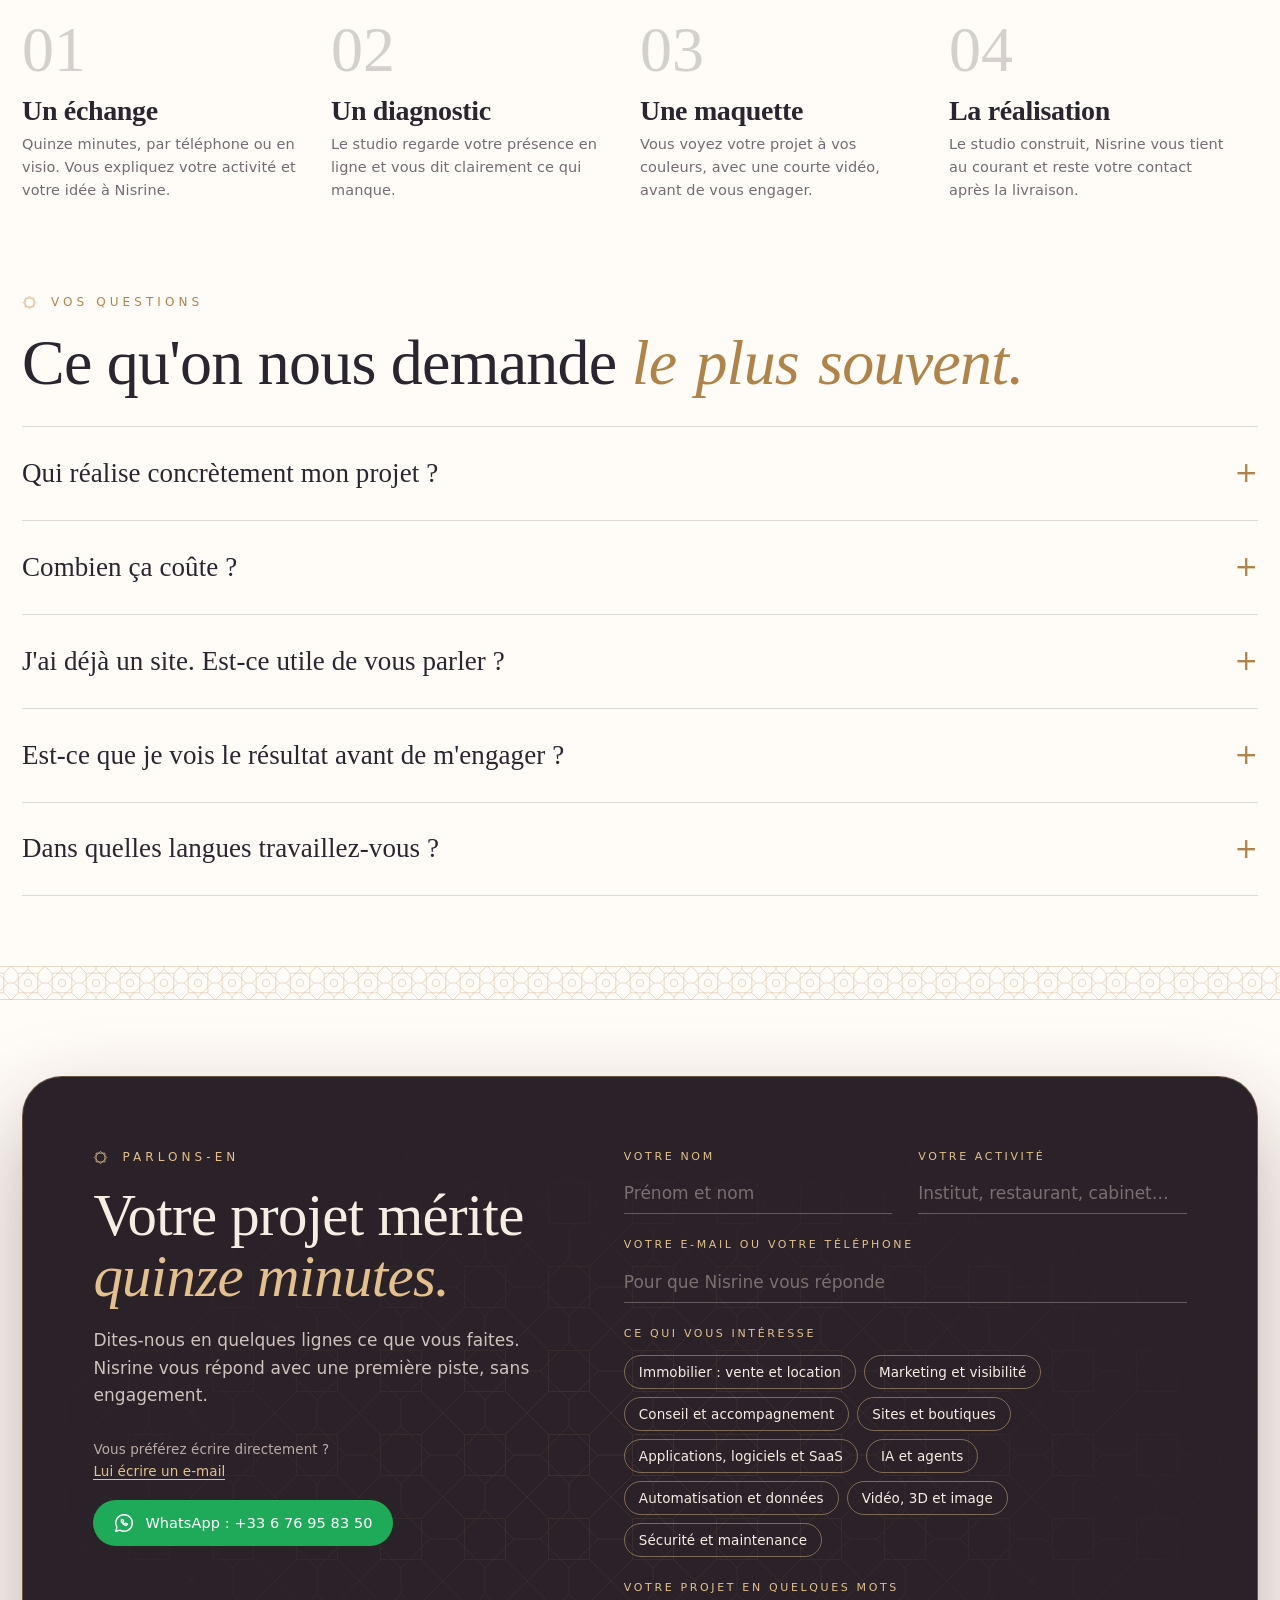
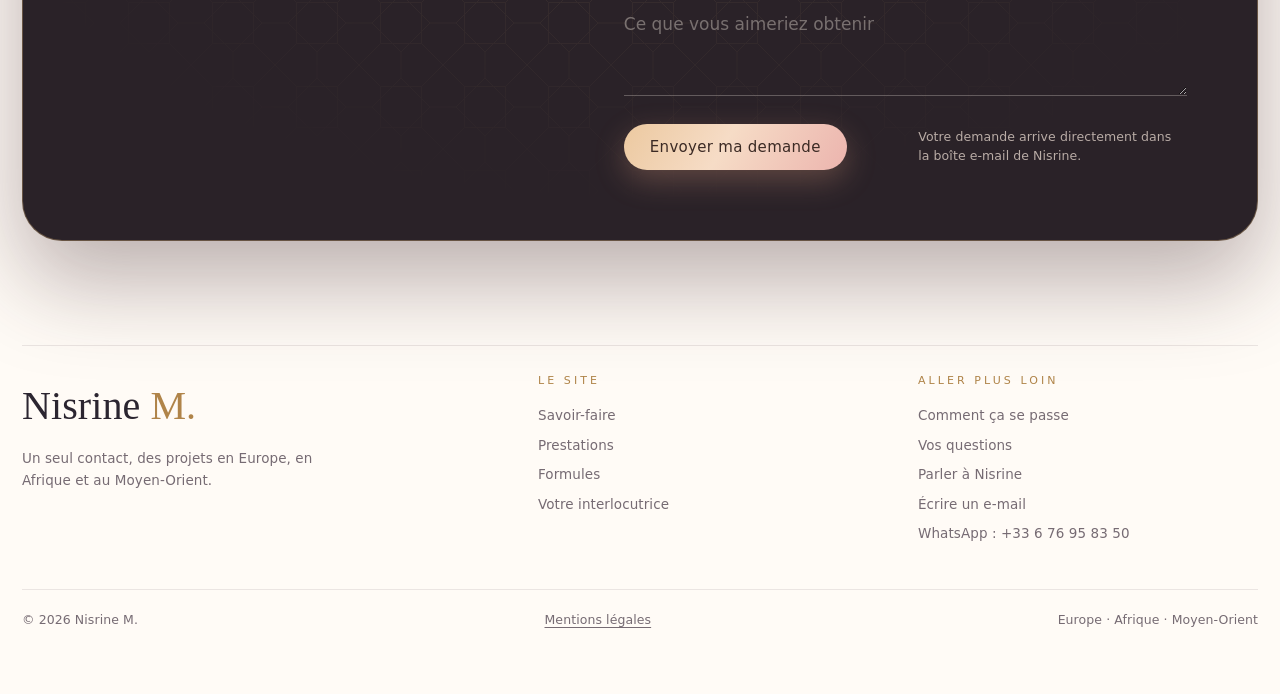
==== commit 64539a9f: "Plaque de l'accueil : retour au premier message « Tout le digital · Une seule interlocutrice » Co-Au" ====
--- a/index.html
+++ b/index.html
@@ -93,7 +93,7 @@
         <ul class="faits tfaits"><li><b>10 ans</b>de terrain commercial</li><li><b><span data-total>98</span> prestations</b>réunies dans un seul studio</li><li><b>3 régions</b>Europe, Afrique, Moyen-Orient</li></ul>
         <div class="domaine tdom">Aujourd'hui, pour <b id="domaine">le commerce</b></div>
       </div></div>
-      <figcaption class="plaque"><b>Apporteuse d'affaires</b><span>Madame Nisrine M.</span></figcaption>
+      <figcaption class="plaque"><b>Tout le digital</b><span>Une seule interlocutrice</span></figcaption>
     </figure>
   </div>
 </section>
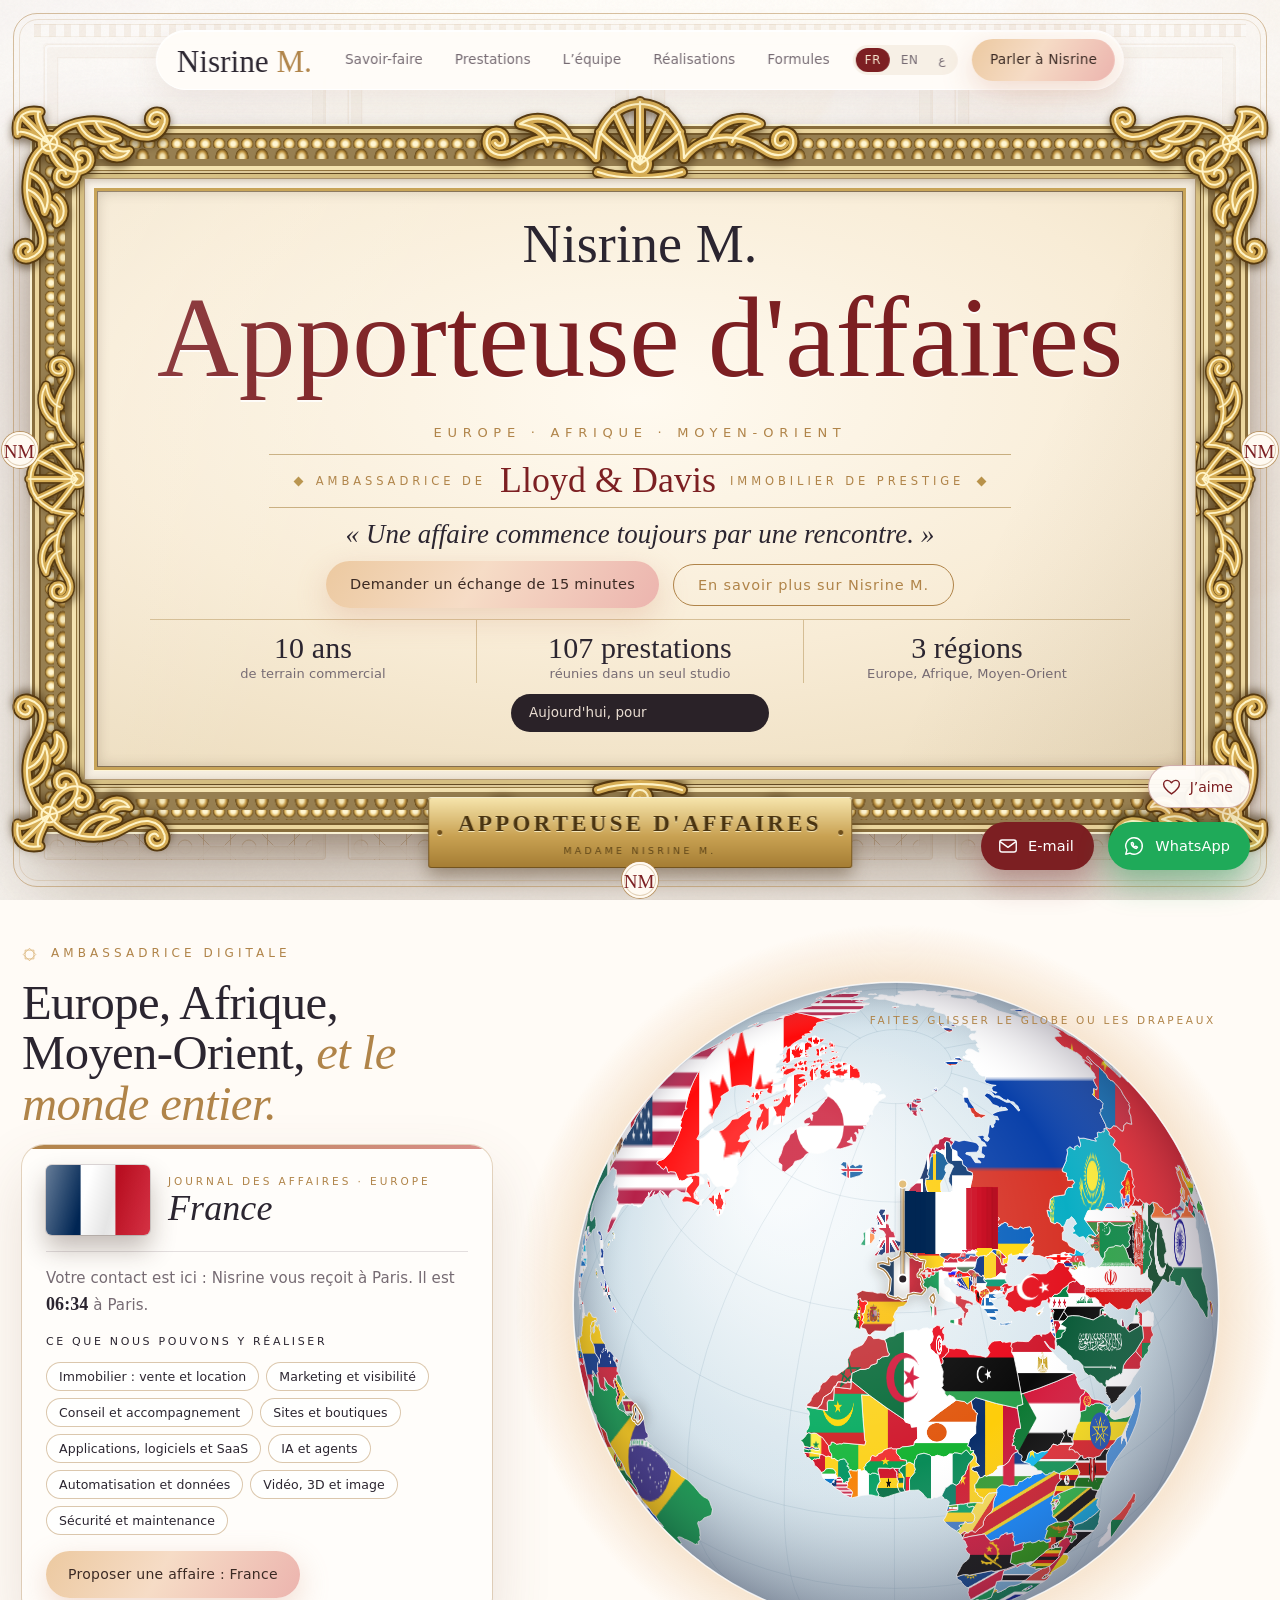
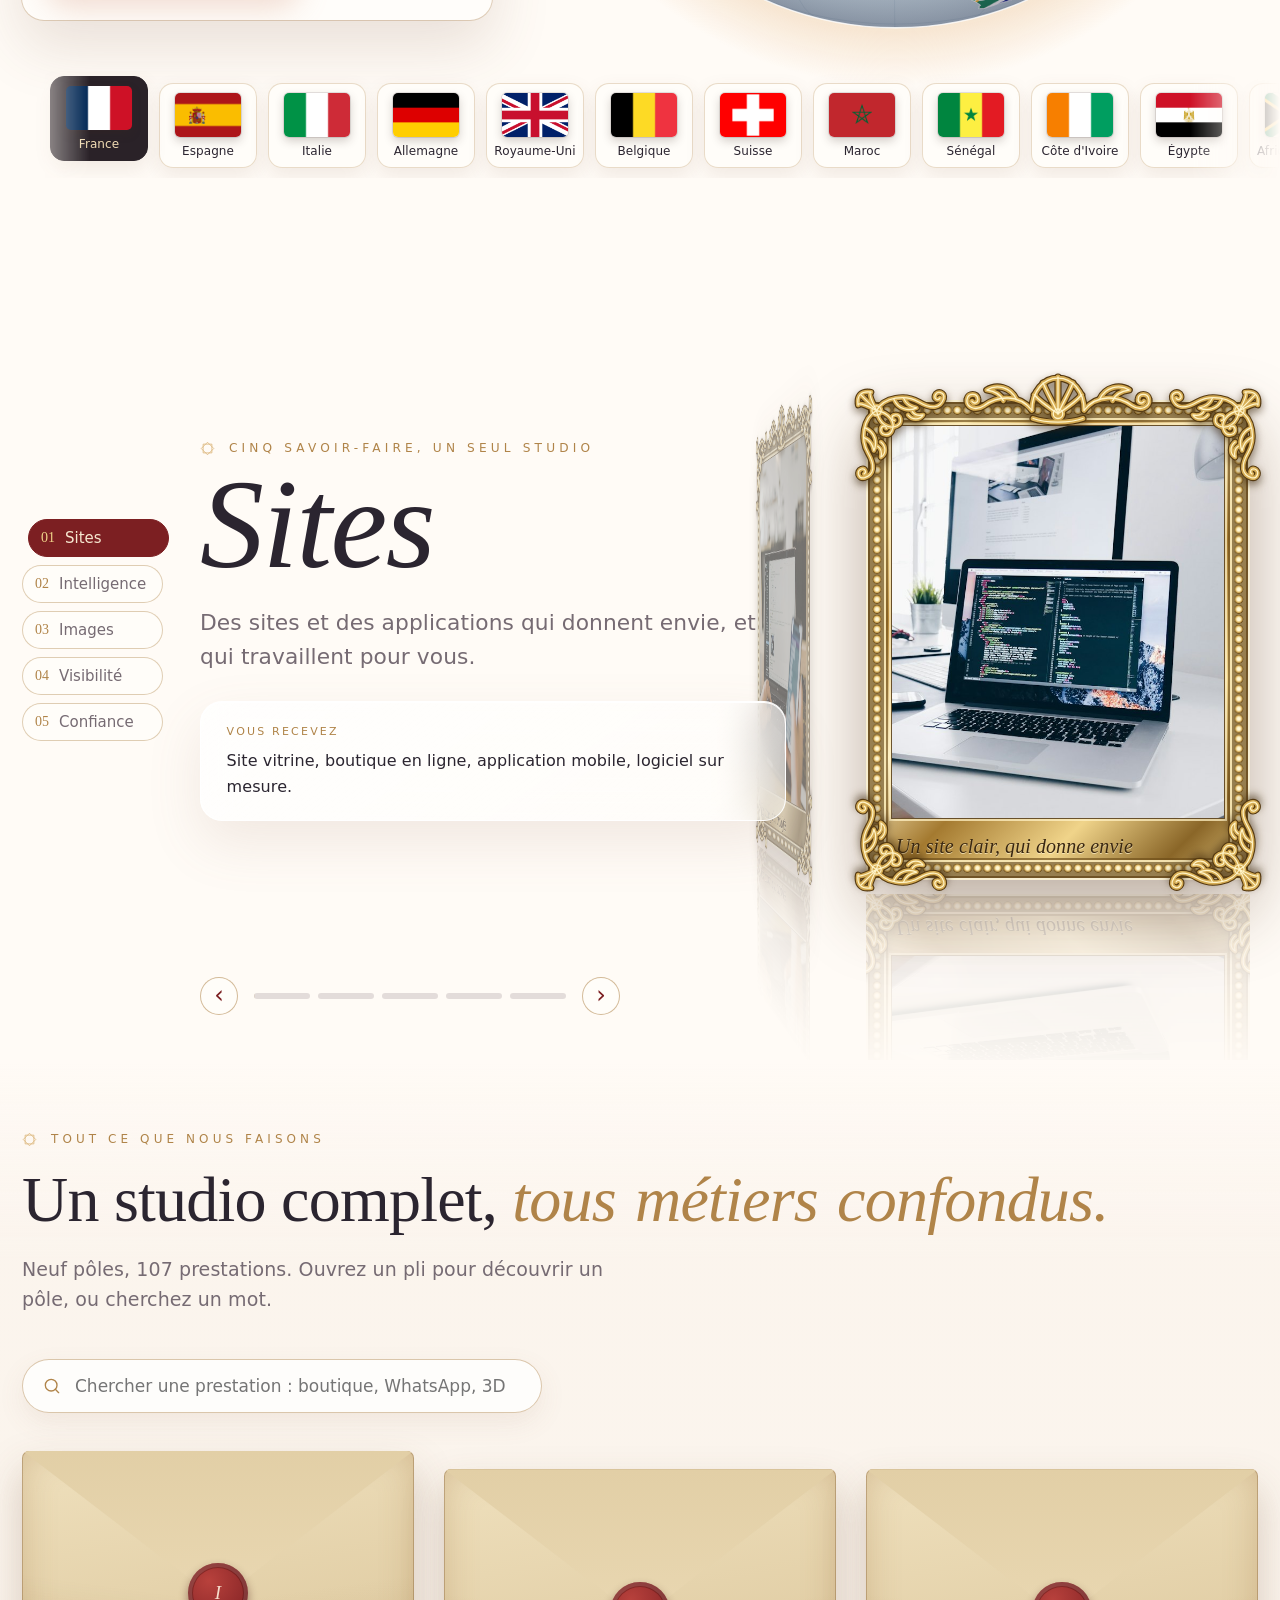
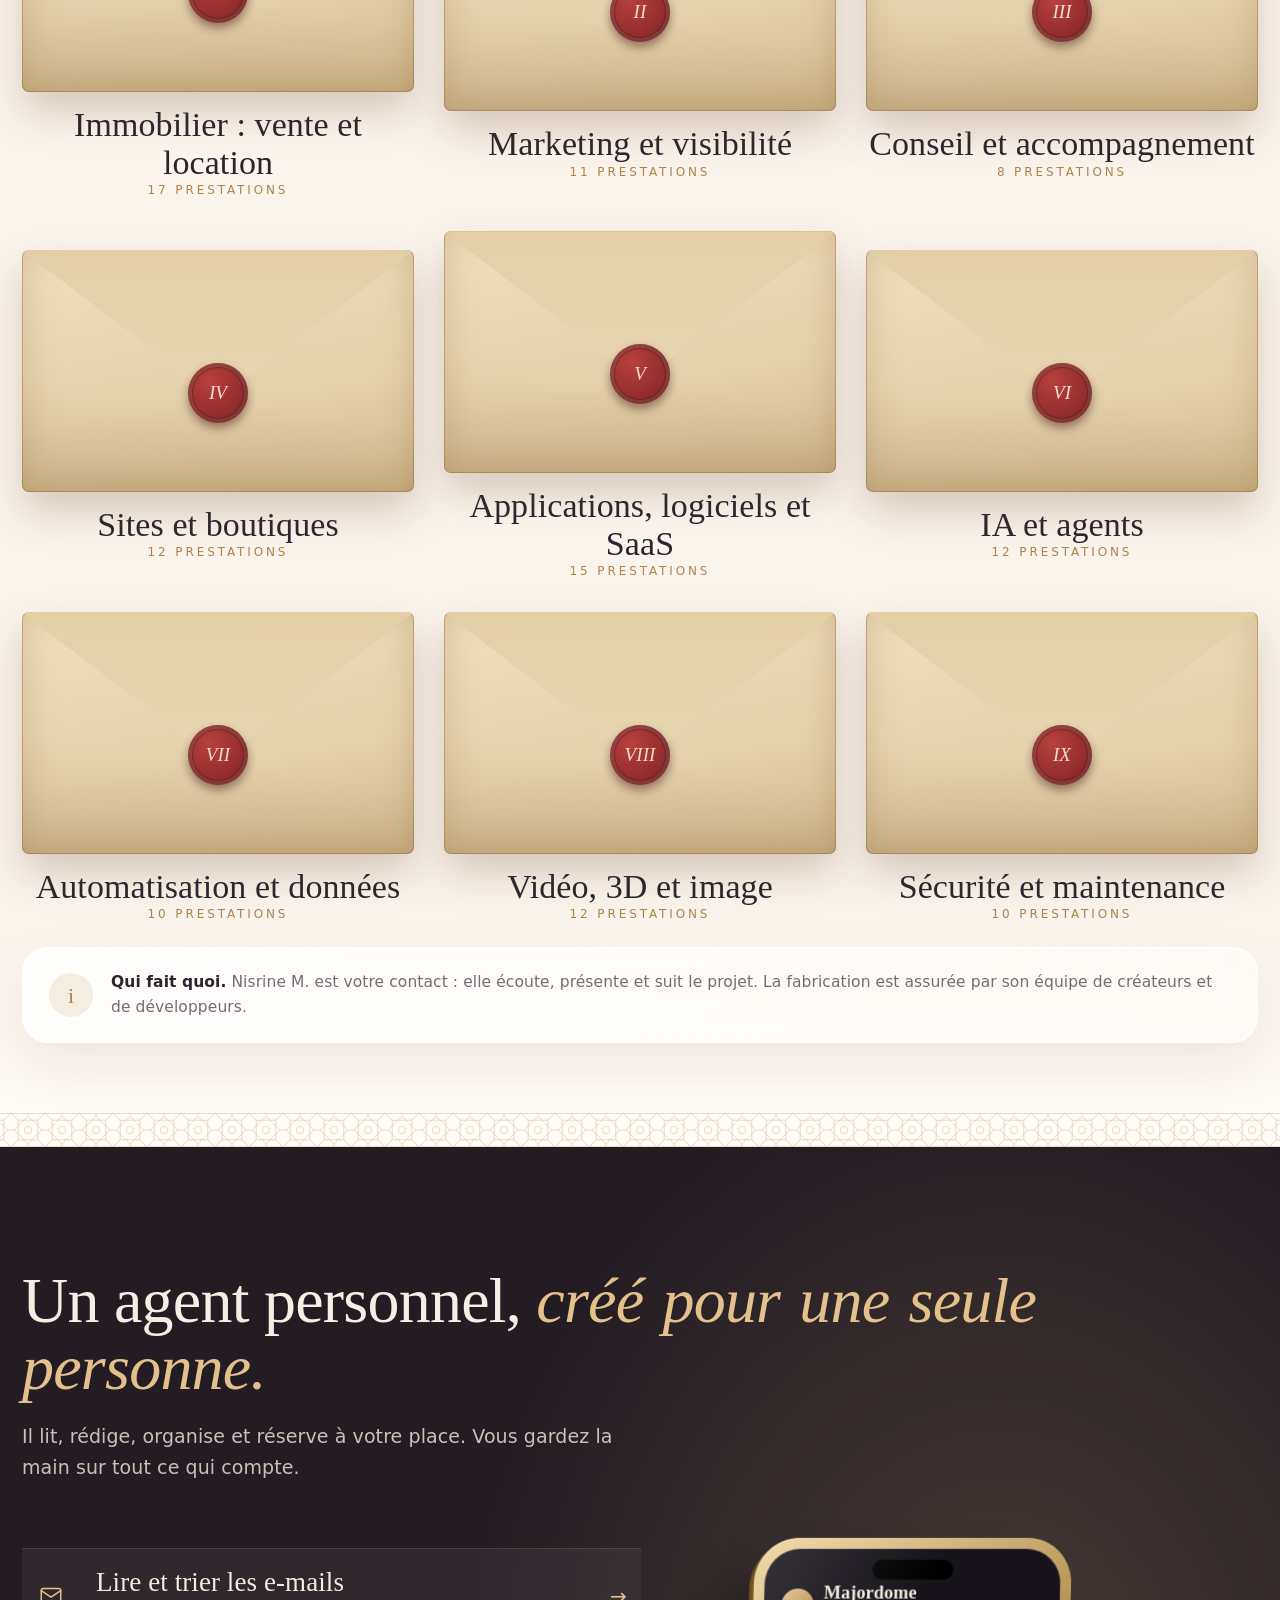
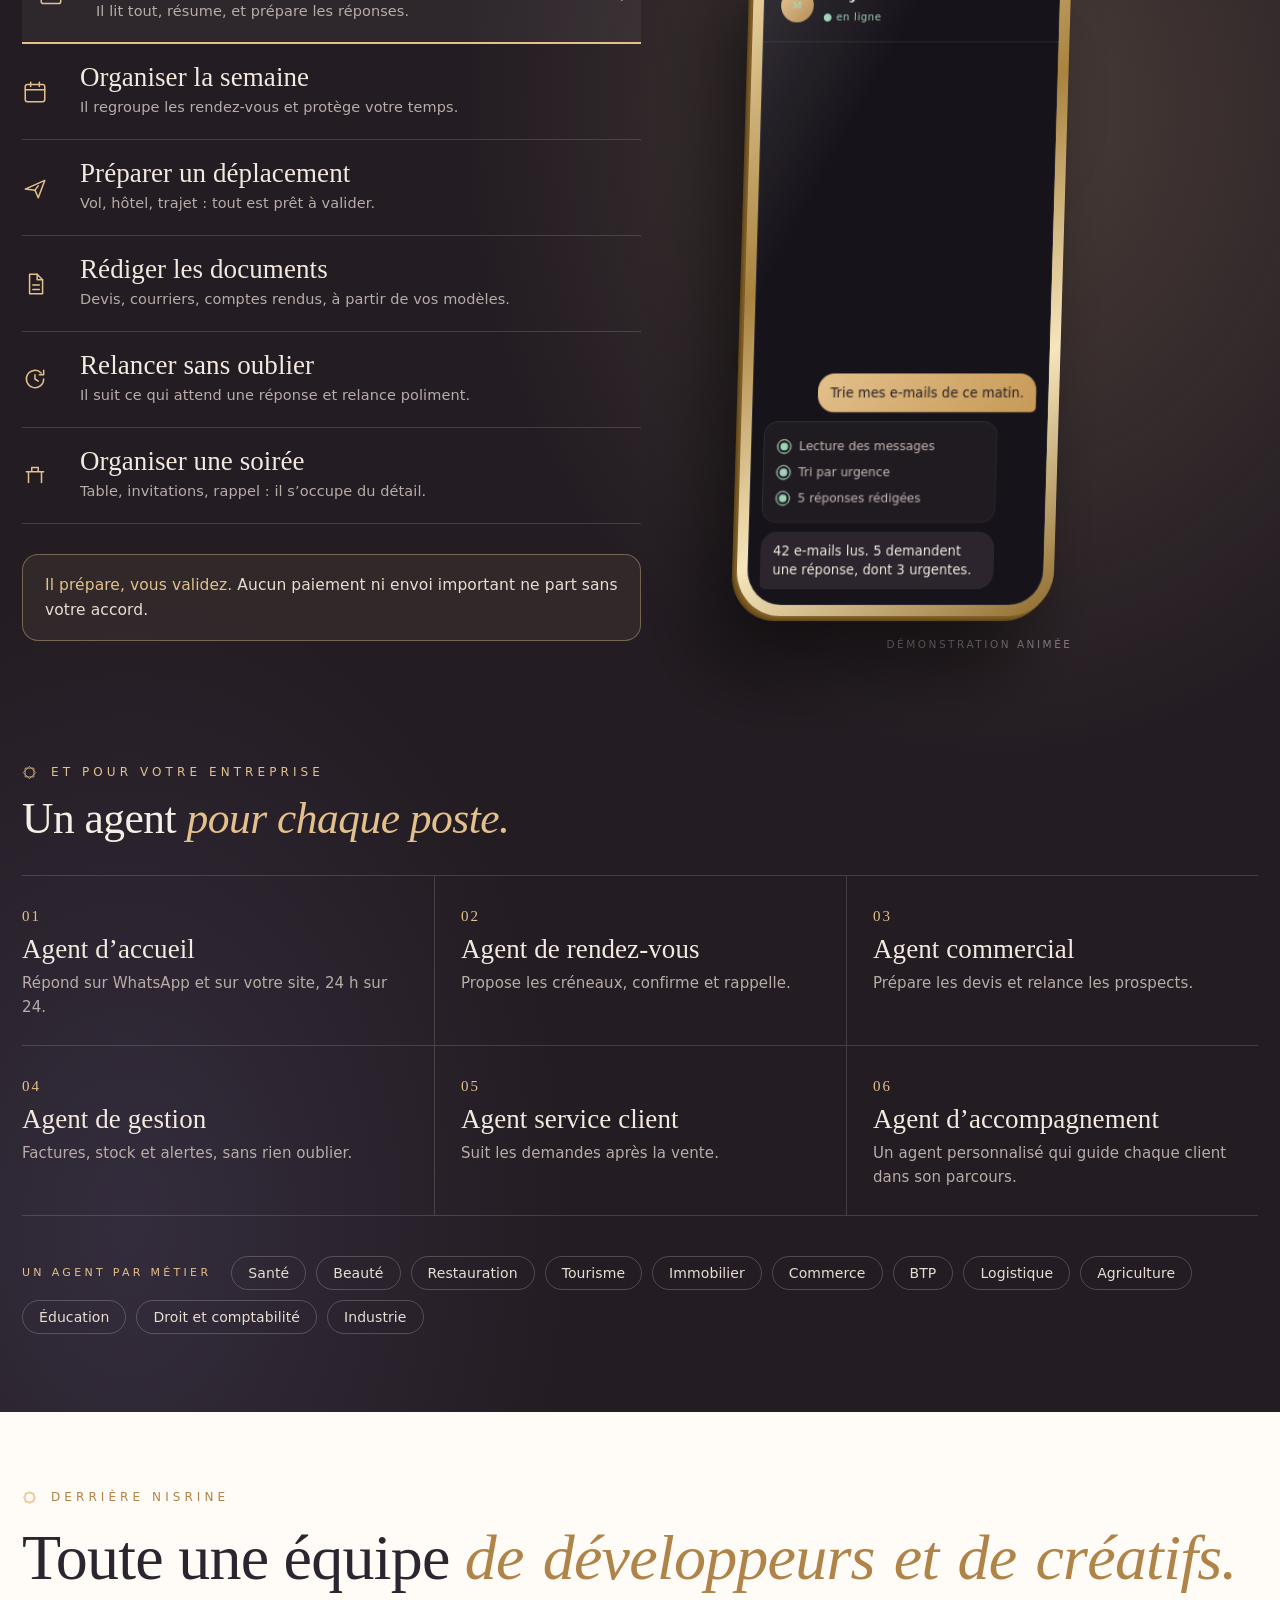
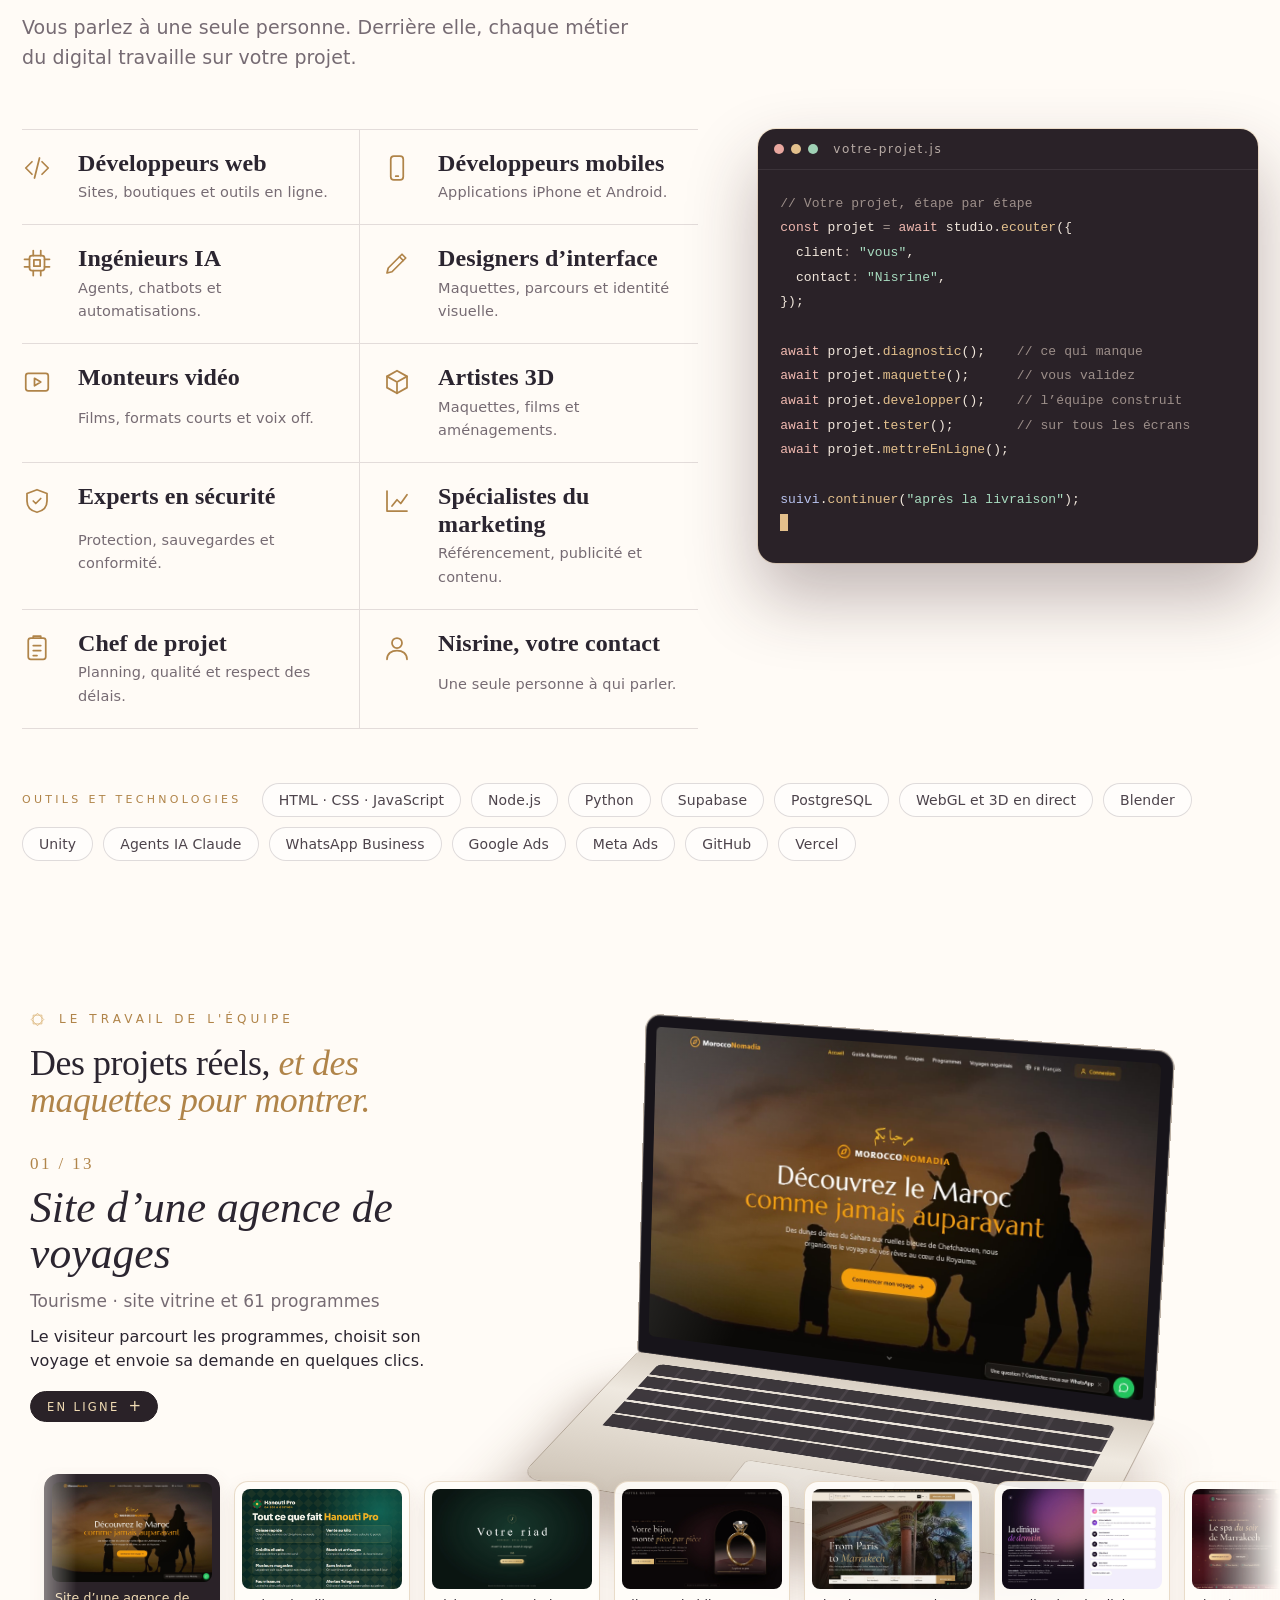
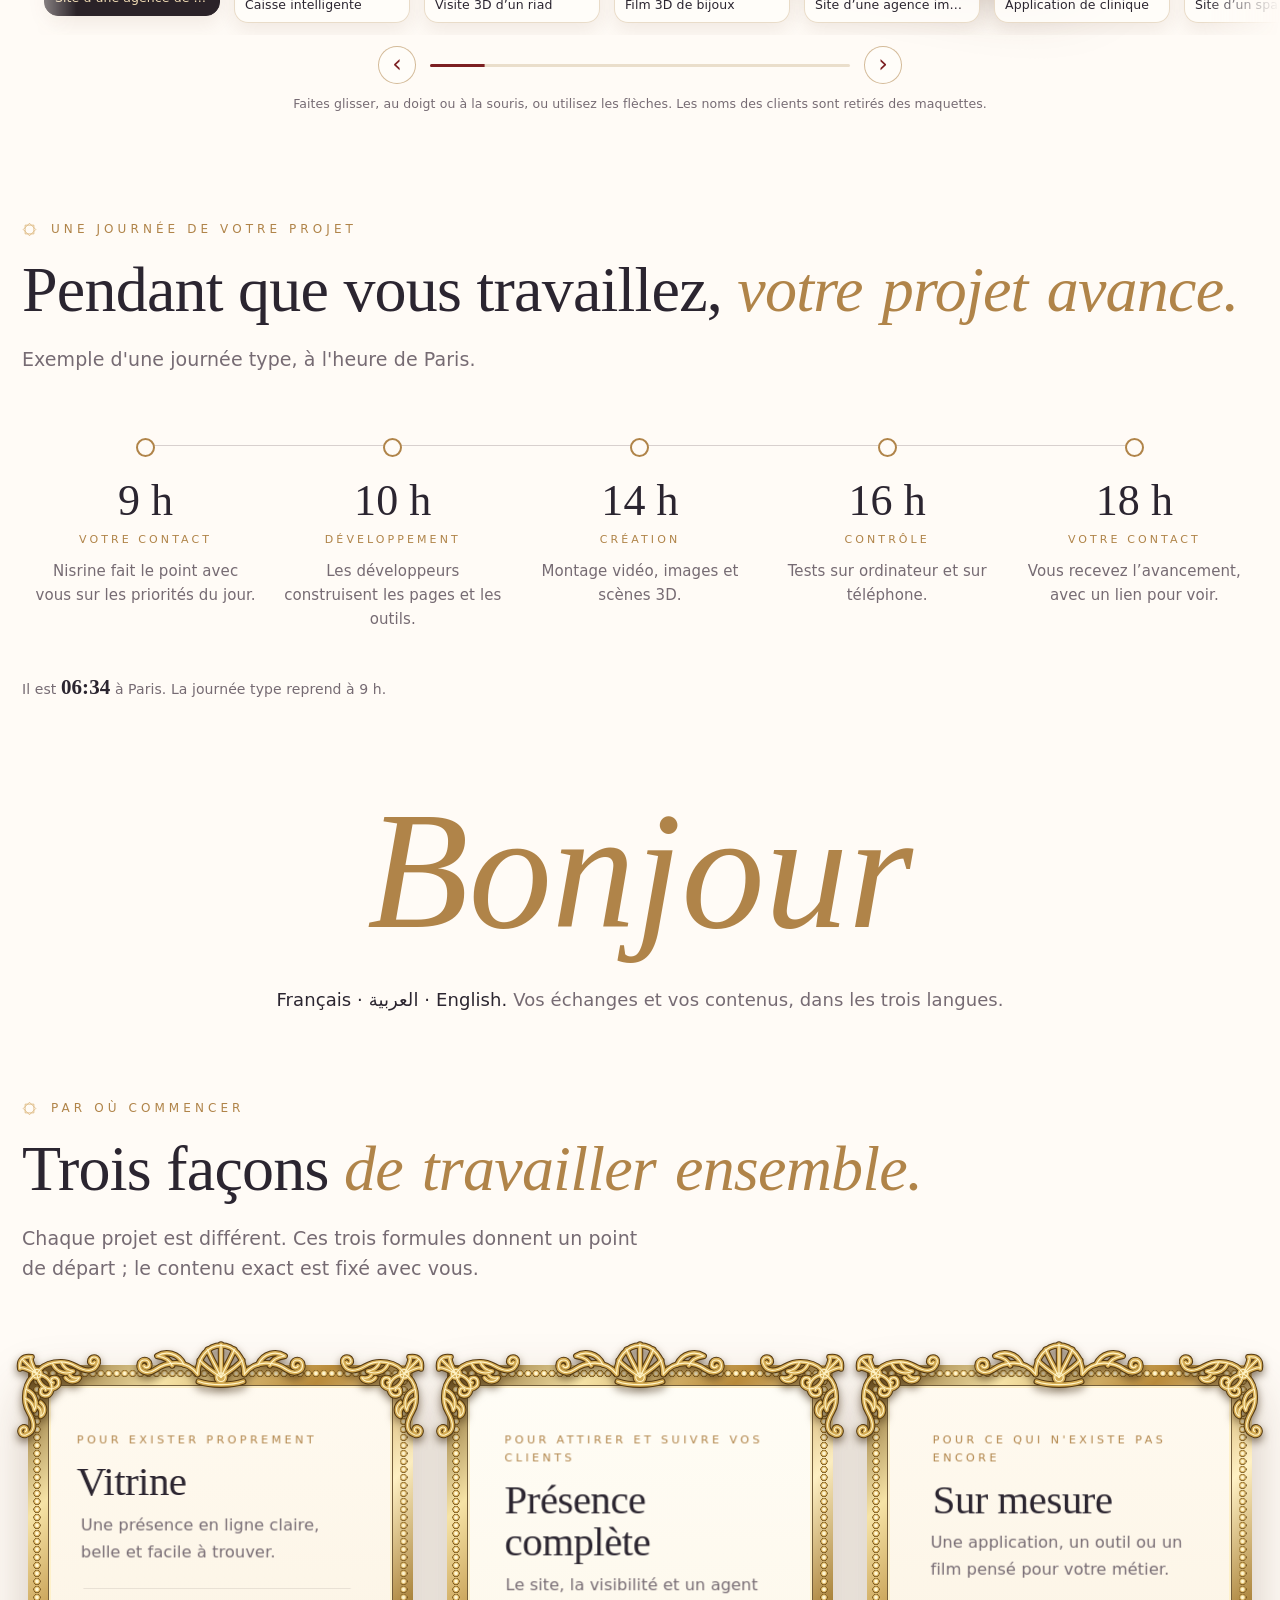
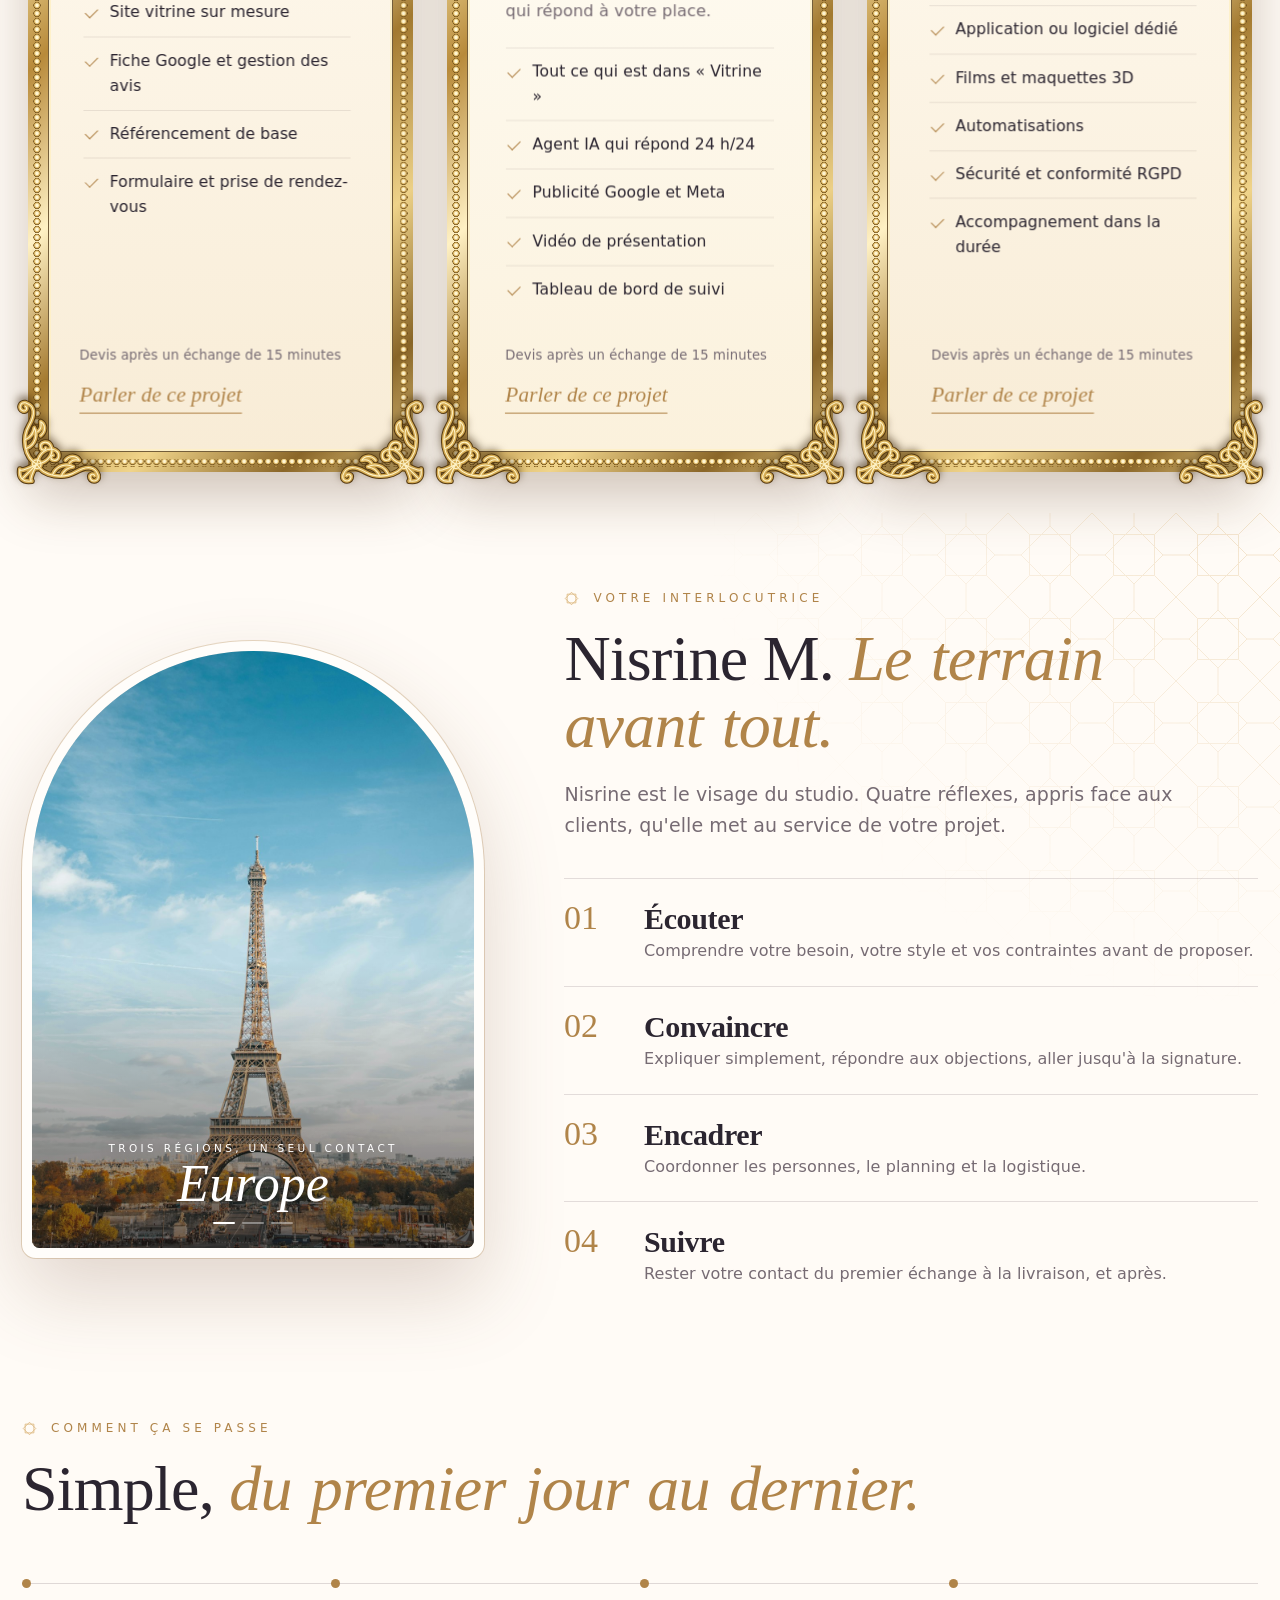
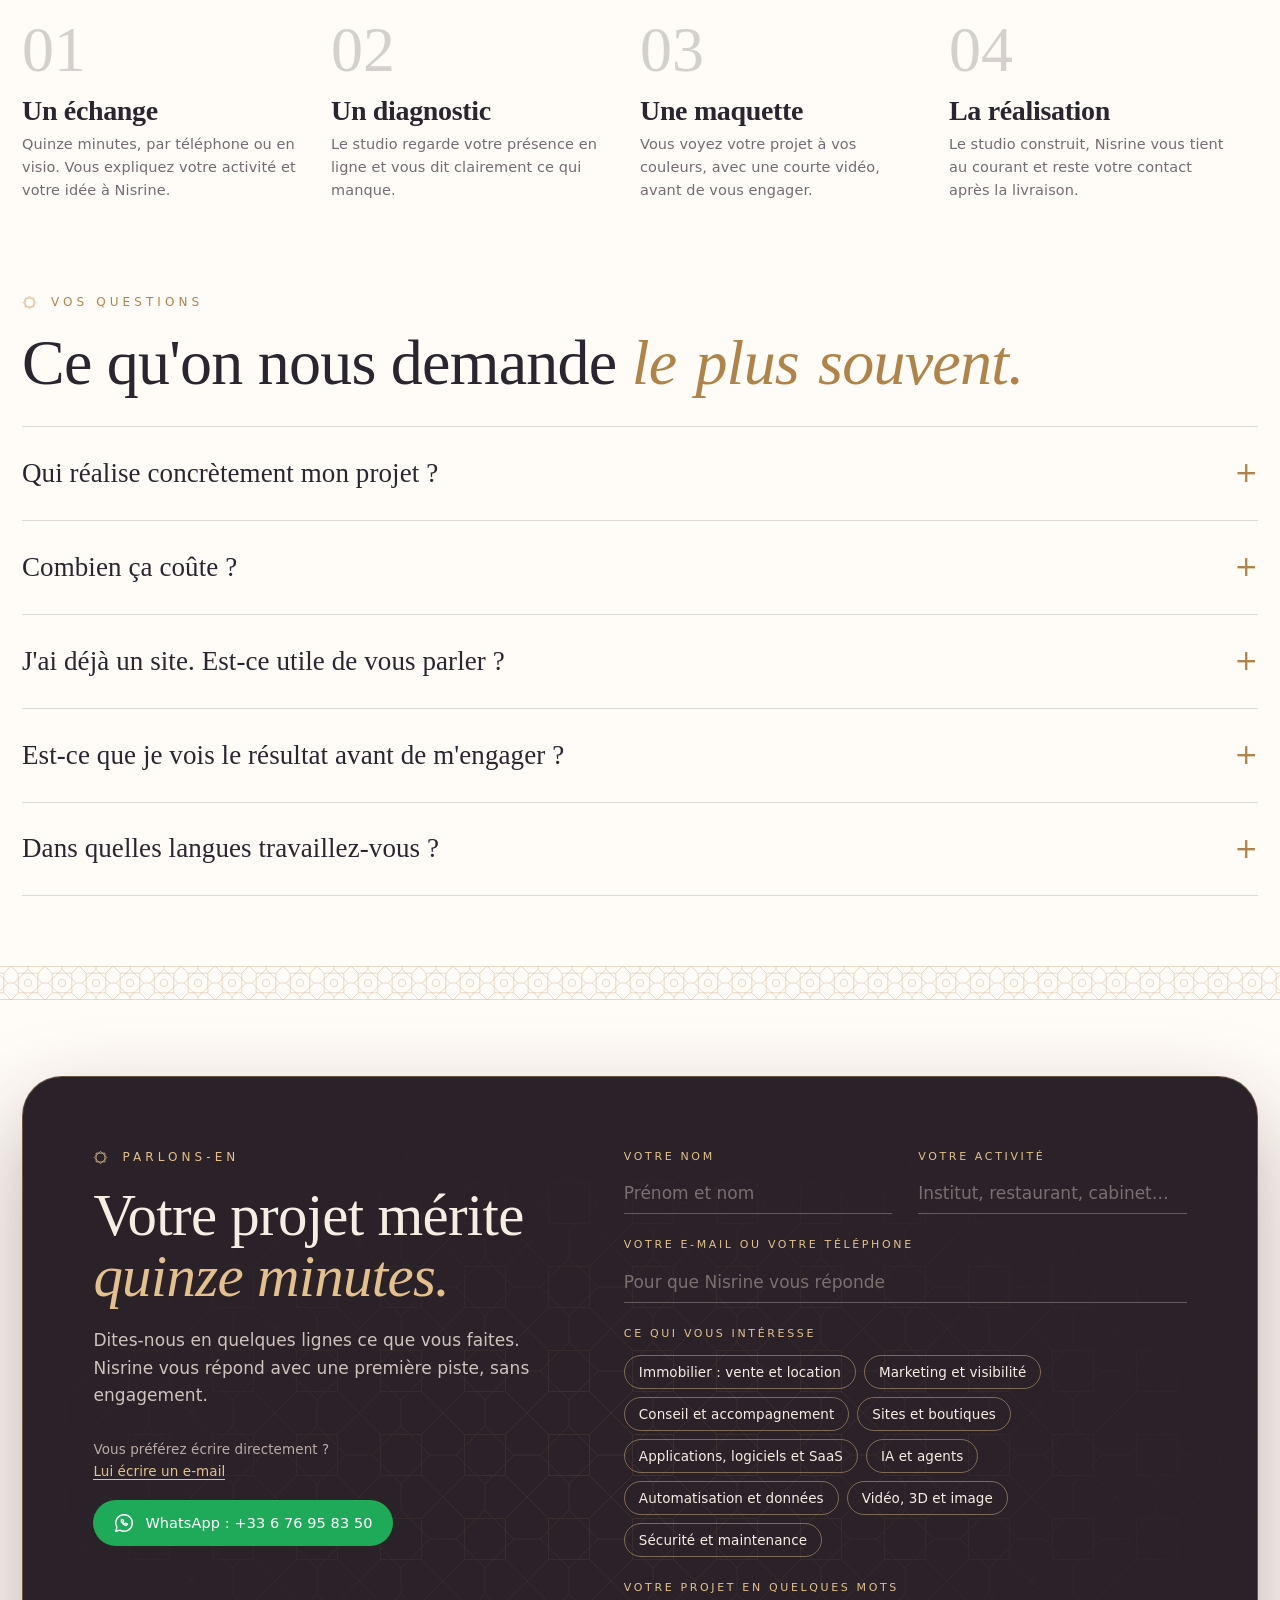
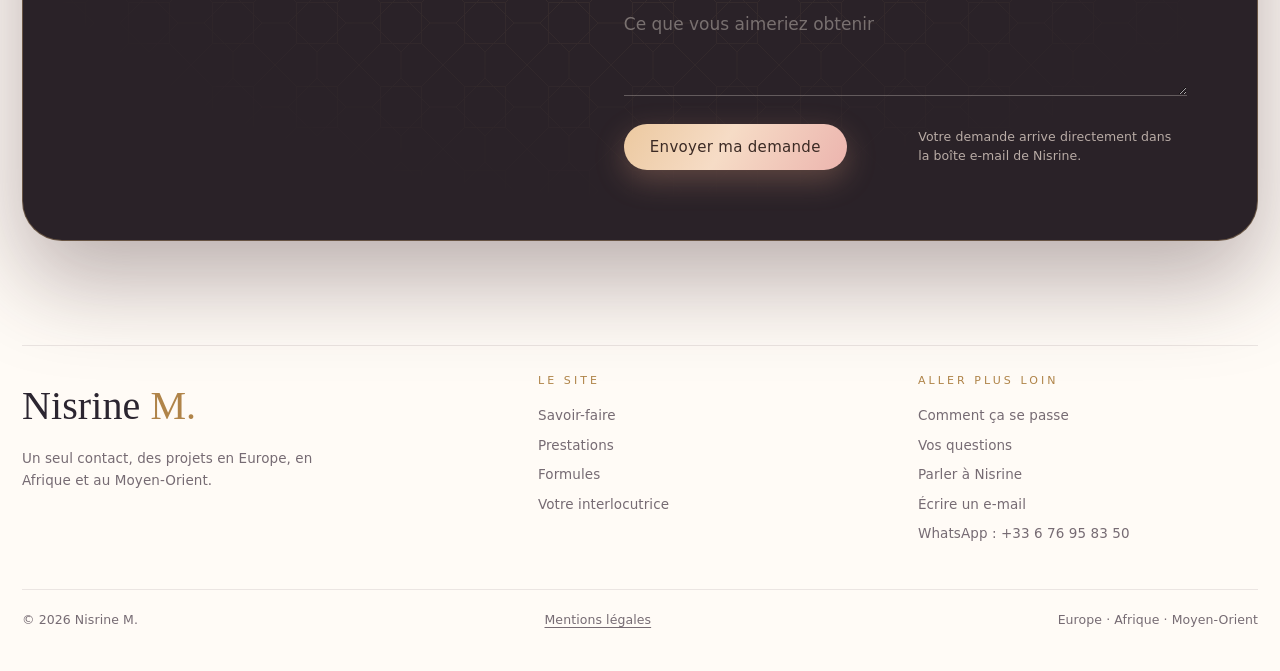
==== commit 6f19bd74: "Plaque Apporteuse d'affaires / Madame Nisrine M., initiales NM sur le cadre de la page Co-Authored-B" ====
--- a/index.html
+++ b/index.html
@@ -27,7 +27,7 @@
 <link rel="preconnect" href="https://fonts.gstatic.com" crossorigin>
 <link href="https://fonts.googleapis.com/css2?family=Pinyon+Script&family=IM+Fell+English:ital@0;1&family=Cormorant+Garamond:ital,wght@0,400;0,500;0,600;1,400;1,500&family=Jost:wght@300;400;500;600&display=swap" rel="stylesheet">
 <script>document.documentElement.classList.add('js')</script>
-<link rel="stylesheet" href="assets/site.css?v=3685a2c9">
+<link rel="stylesheet" href="assets/site.css?v=f17e8ce1">
 </head>
 <body>
 <a class="evite" href="#contenu">Aller au contenu</a>
@@ -93,7 +93,7 @@
         <ul class="faits tfaits"><li><b>10 ans</b>de terrain commercial</li><li><b><span data-total>98</span> prestations</b>réunies dans un seul studio</li><li><b>3 régions</b>Europe, Afrique, Moyen-Orient</li></ul>
         <div class="domaine tdom">Aujourd'hui, pour <b id="domaine">le commerce</b></div>
       </div></div>
-      <figcaption class="plaque"><b>Tout le digital</b><span>Une seule interlocutrice</span></figcaption>
+      <figcaption class="plaque"><b>Apporteuse d'affaires</b><span>Madame Nisrine M.</span></figcaption>
     </figure>
   </div>
 </section>
--- a/assets/site.css
+++ b/assets/site.css
@@ -1193,3 +1193,13 @@
 .mel:focus-visible{outline:2px solid var(--or);outline-offset:3px}
 @media (max-width:980px){.mel{right:74px;bottom:16px;padding:13px}.mel span{display:none}}
 
+/* cadre de la page : sur les côtés gauche et droit, les initiales de Nisrine remplacent le petit ornement rond */
+.cadre-page i:nth-child(-n+2){width:36px;height:36px;margin-top:-18px;background:#fffaf2;box-shadow:0 0 0 1px rgba(176,132,73,.75),inset 0 0 0 2px #fffaf2,inset 0 0 0 3px rgba(176,132,73,.35);display:grid;place-items:center}
+.cadre-page i:nth-child(1){left:-12px}
+.cadre-page i:nth-child(2){right:-12px}
+.cadre-page i:nth-child(-n+2)::after{content:"NM";font:400 19px/1 "Pinyon Script",cursive;font-style:normal;letter-spacing:0;color:#7c1f22;transform:translate(-1px,1px)}
+@media (max-width:980px){.cadre-page i:nth-child(-n+2){display:none}}
+/* les initiales aussi sur l'ornement du bas (précision de Nisrine) */
+.cadre-page i:nth-child(3){width:36px;height:36px;margin-left:-18px;bottom:-12px;background:#fffaf2;box-shadow:0 0 0 1px rgba(176,132,73,.75),inset 0 0 0 2px #fffaf2,inset 0 0 0 3px rgba(176,132,73,.35);display:grid;place-items:center}
+.cadre-page i:nth-child(3)::after{content:"NM";font:400 19px/1 "Pinyon Script",cursive;font-style:normal;letter-spacing:0;color:#7c1f22;transform:translate(-1px,1px)}
+@media (max-width:980px){.cadre-page i:nth-child(3){display:none}}
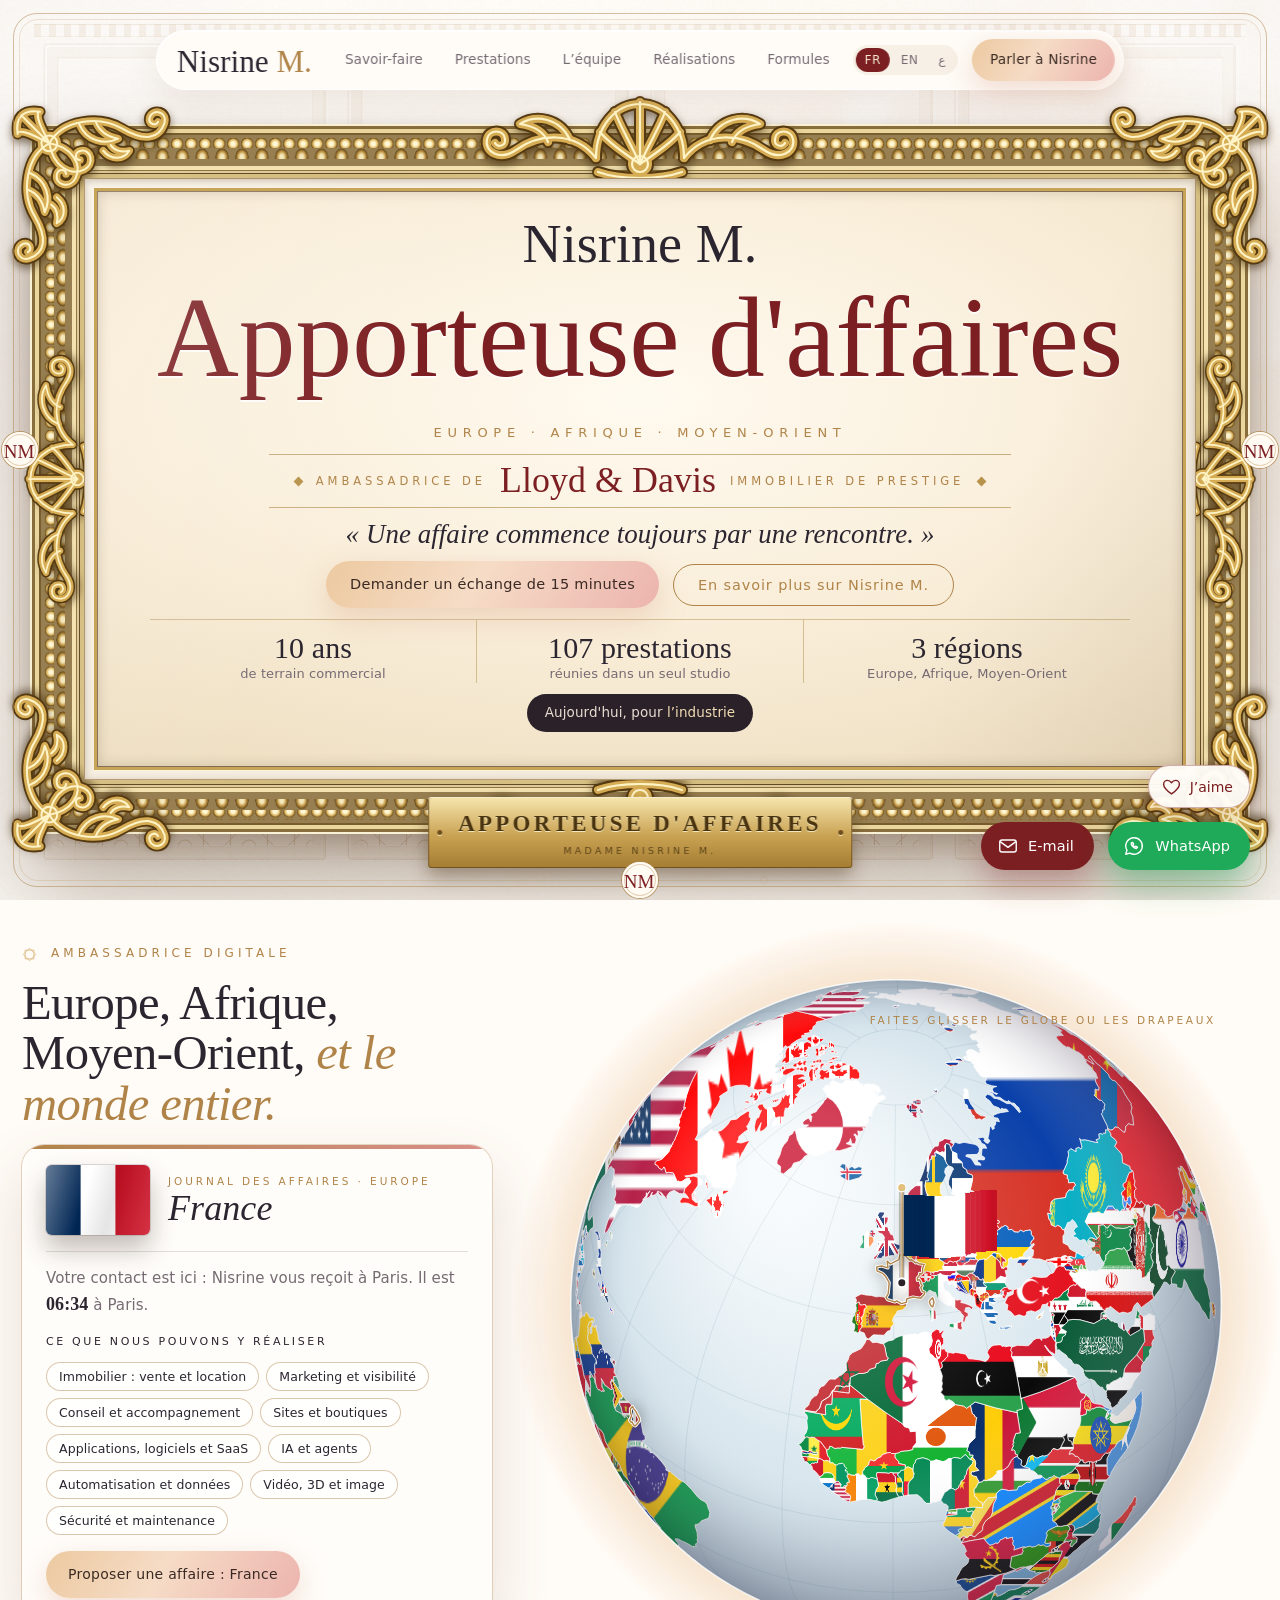
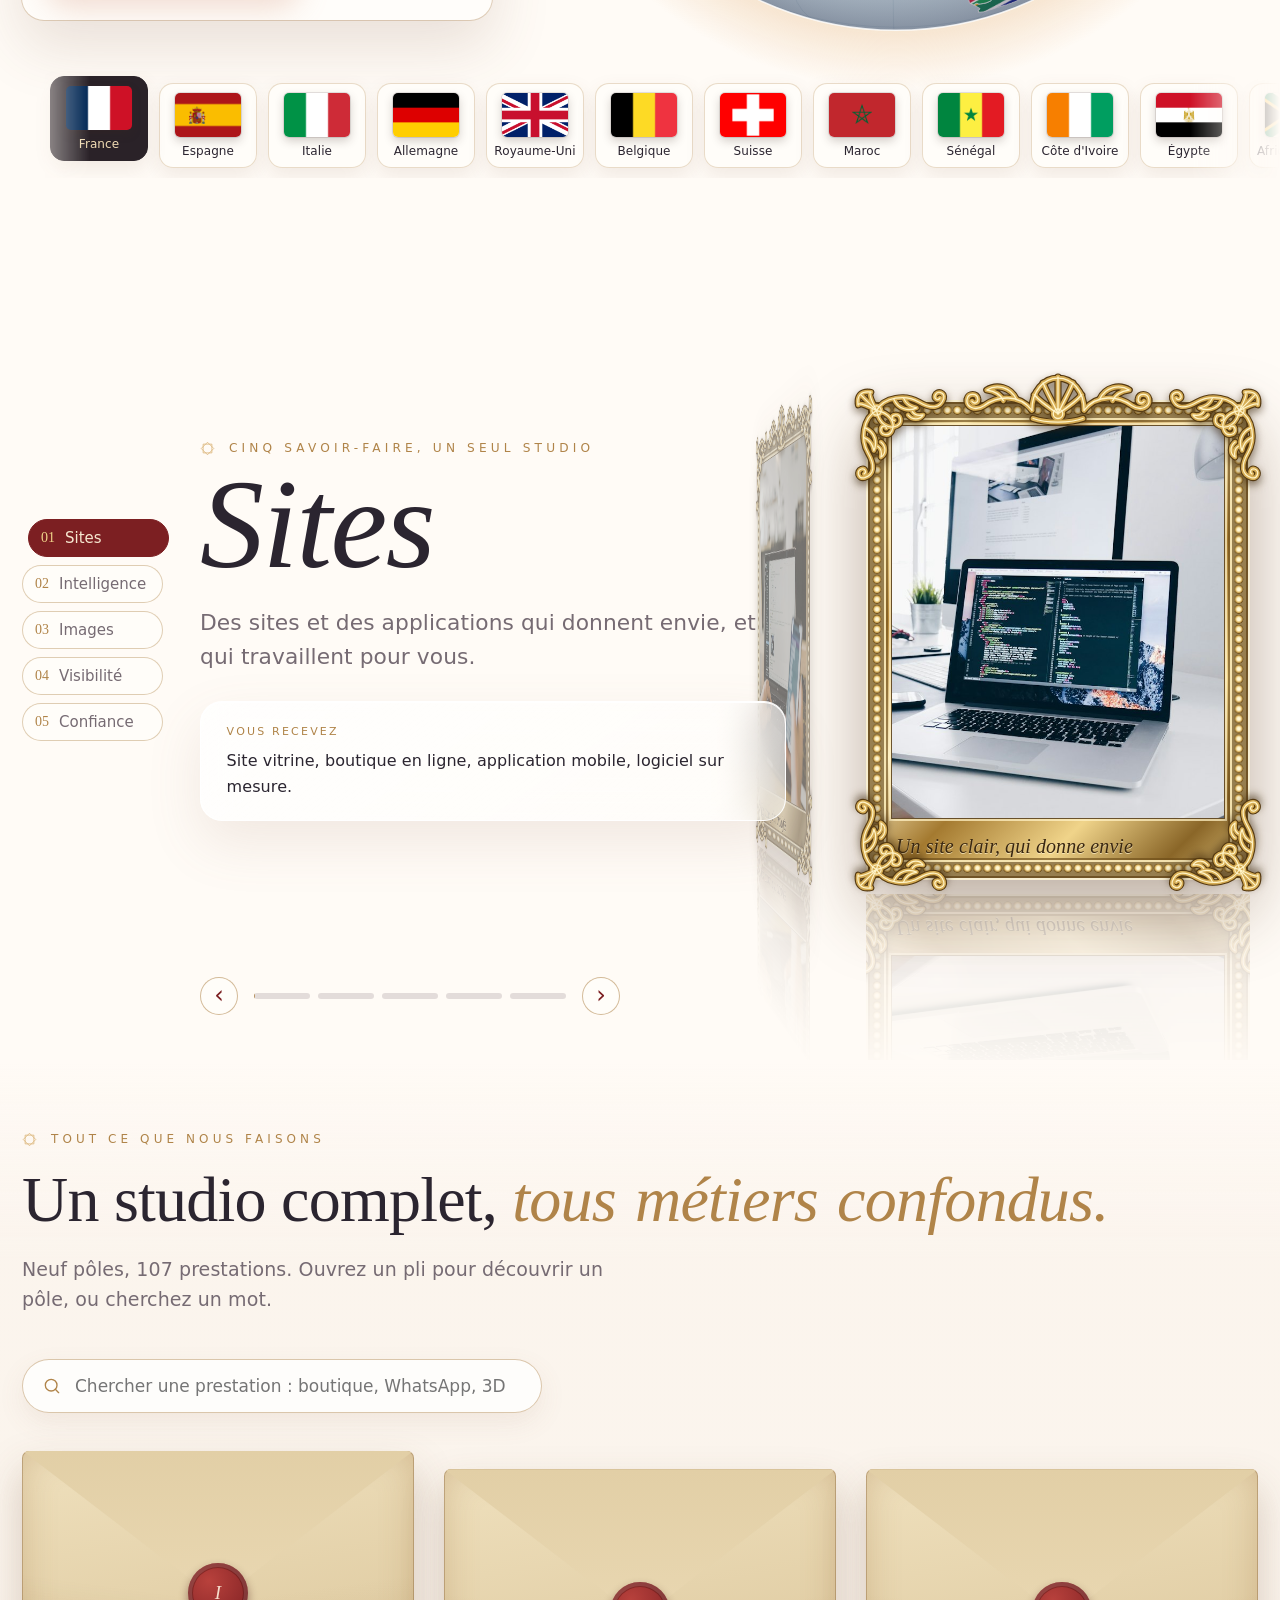
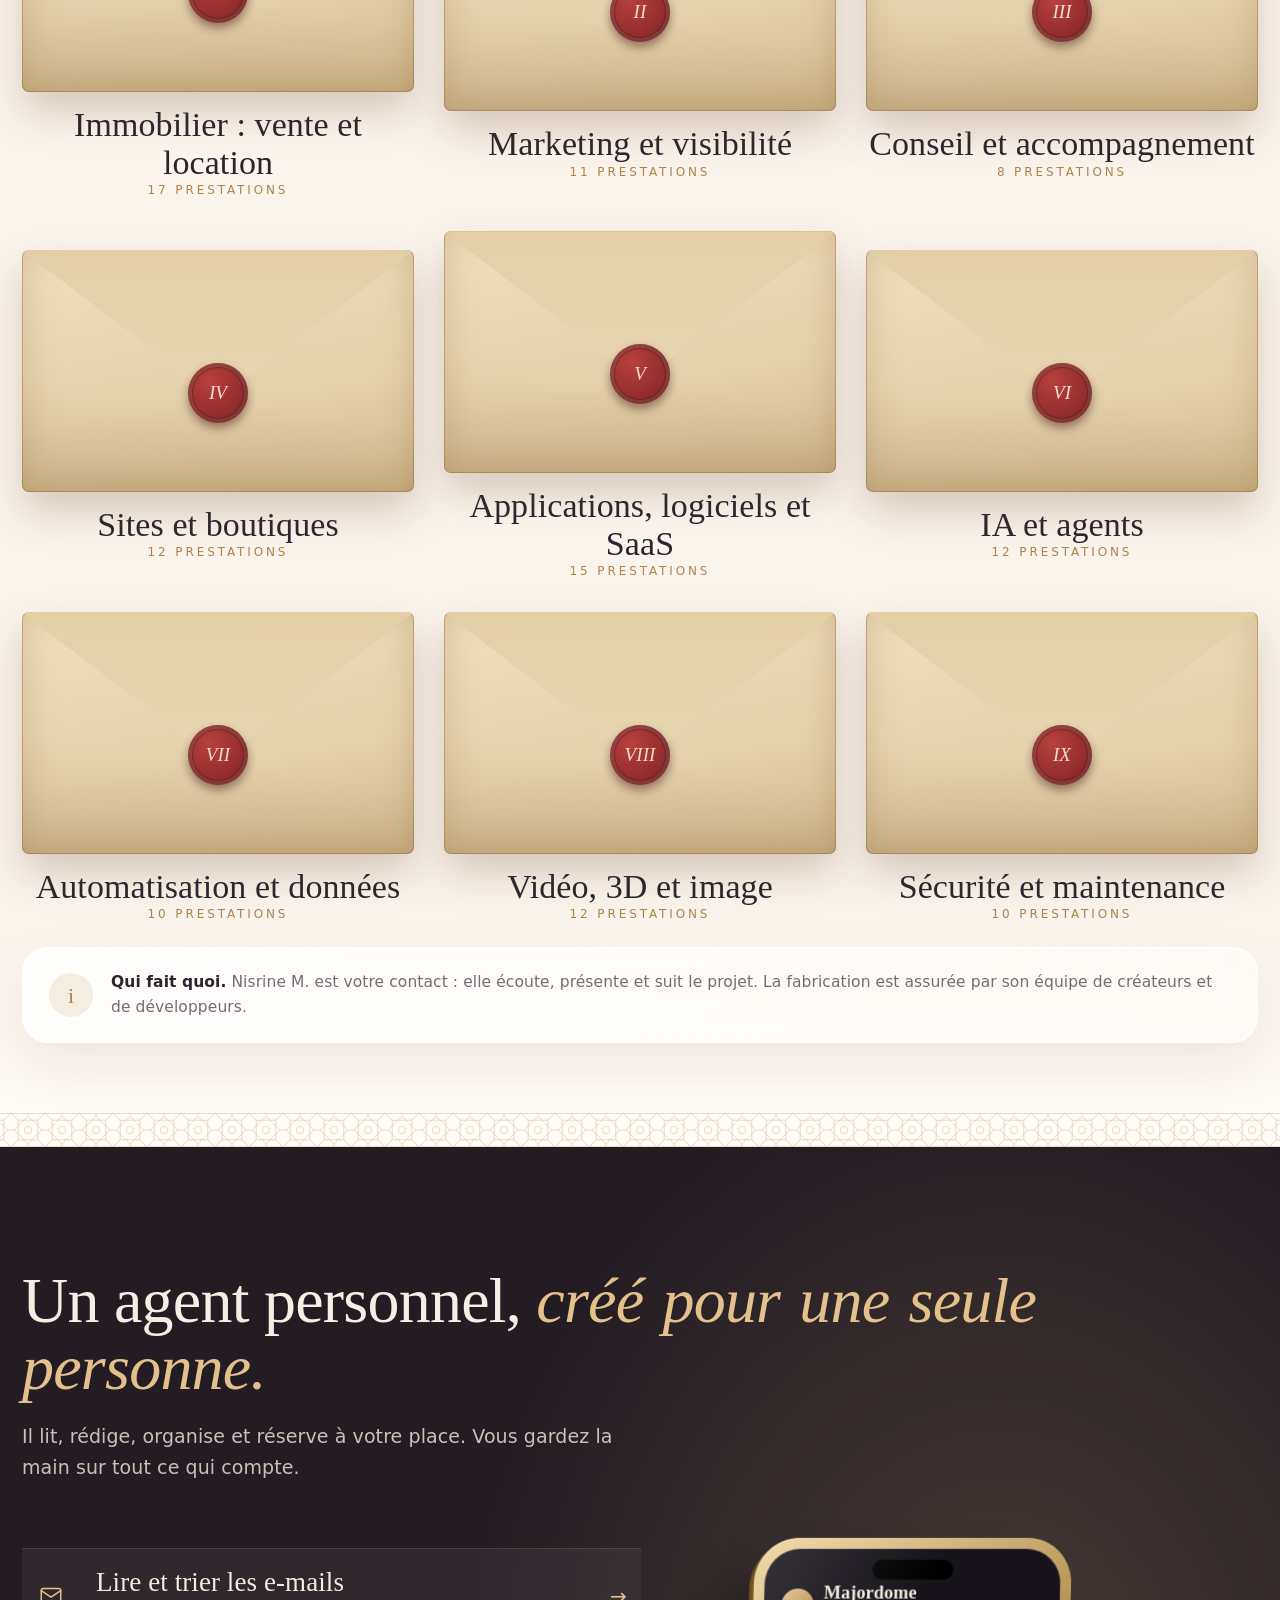
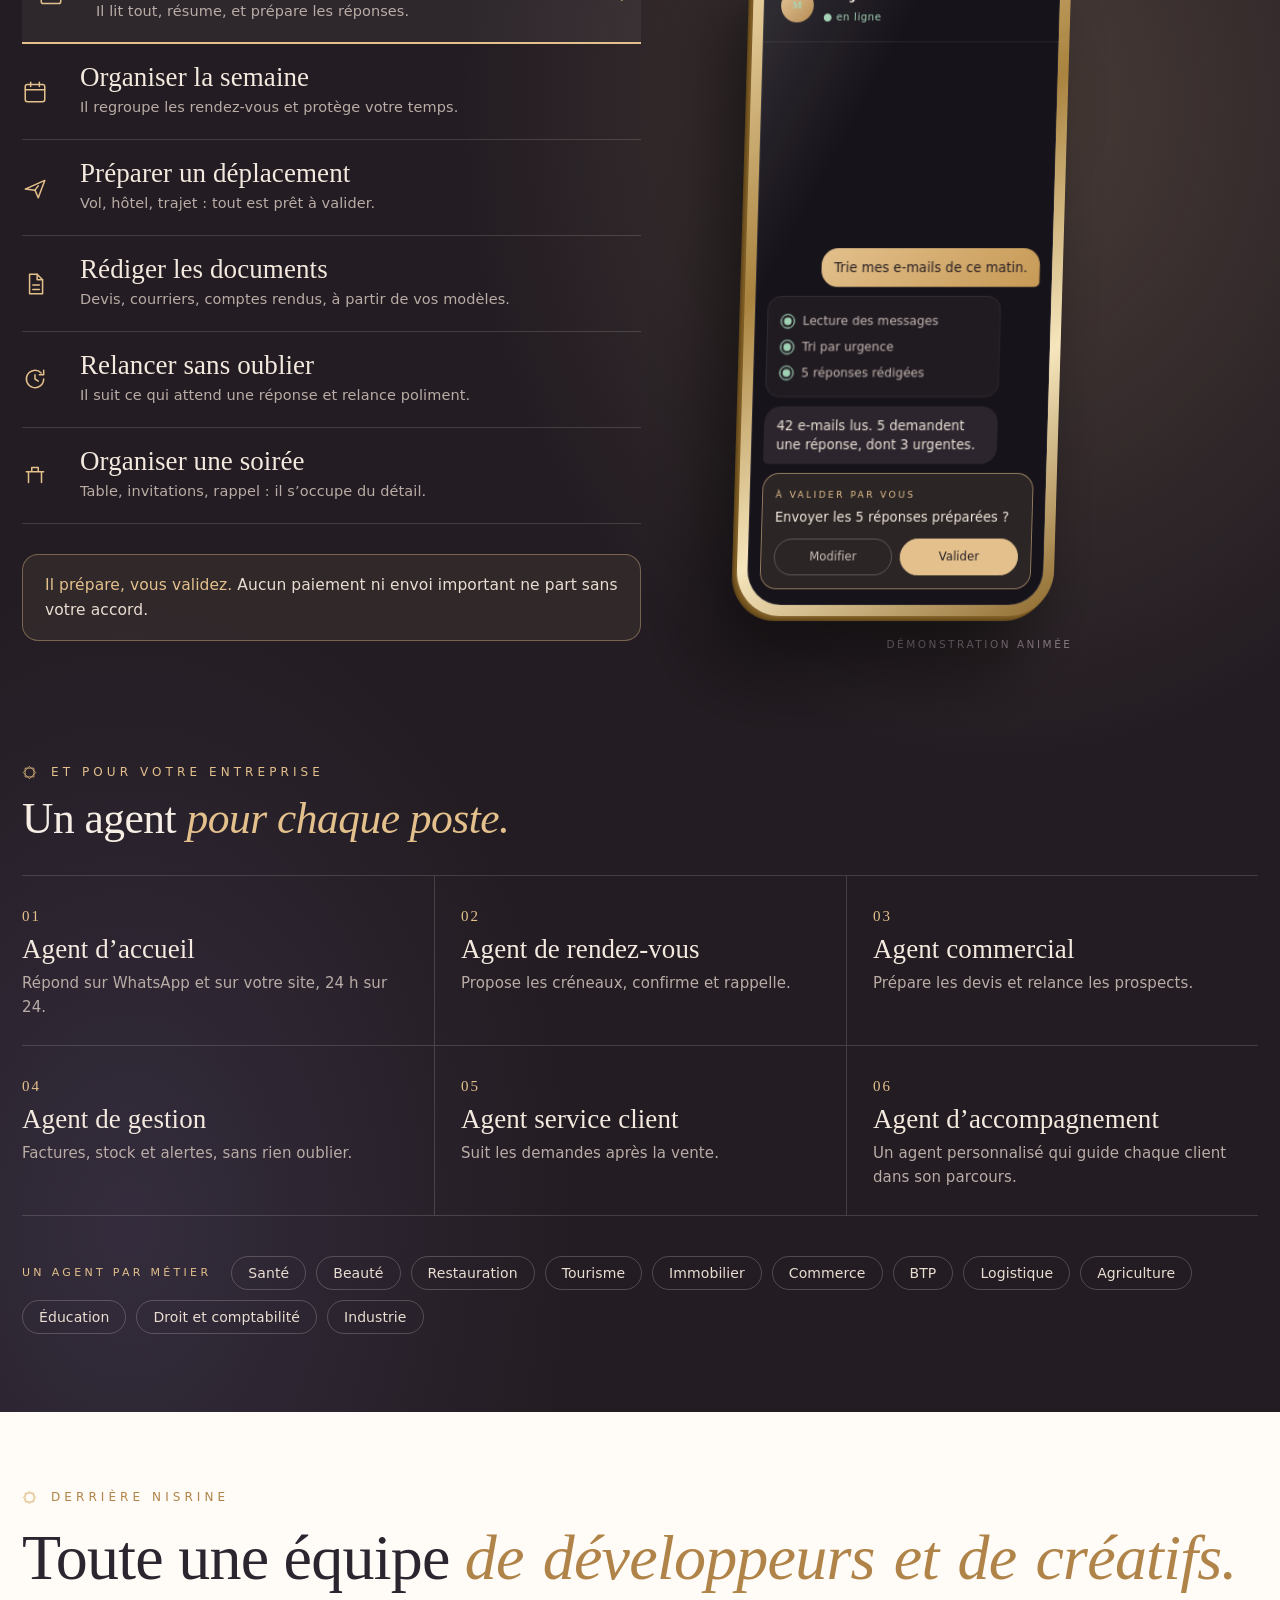
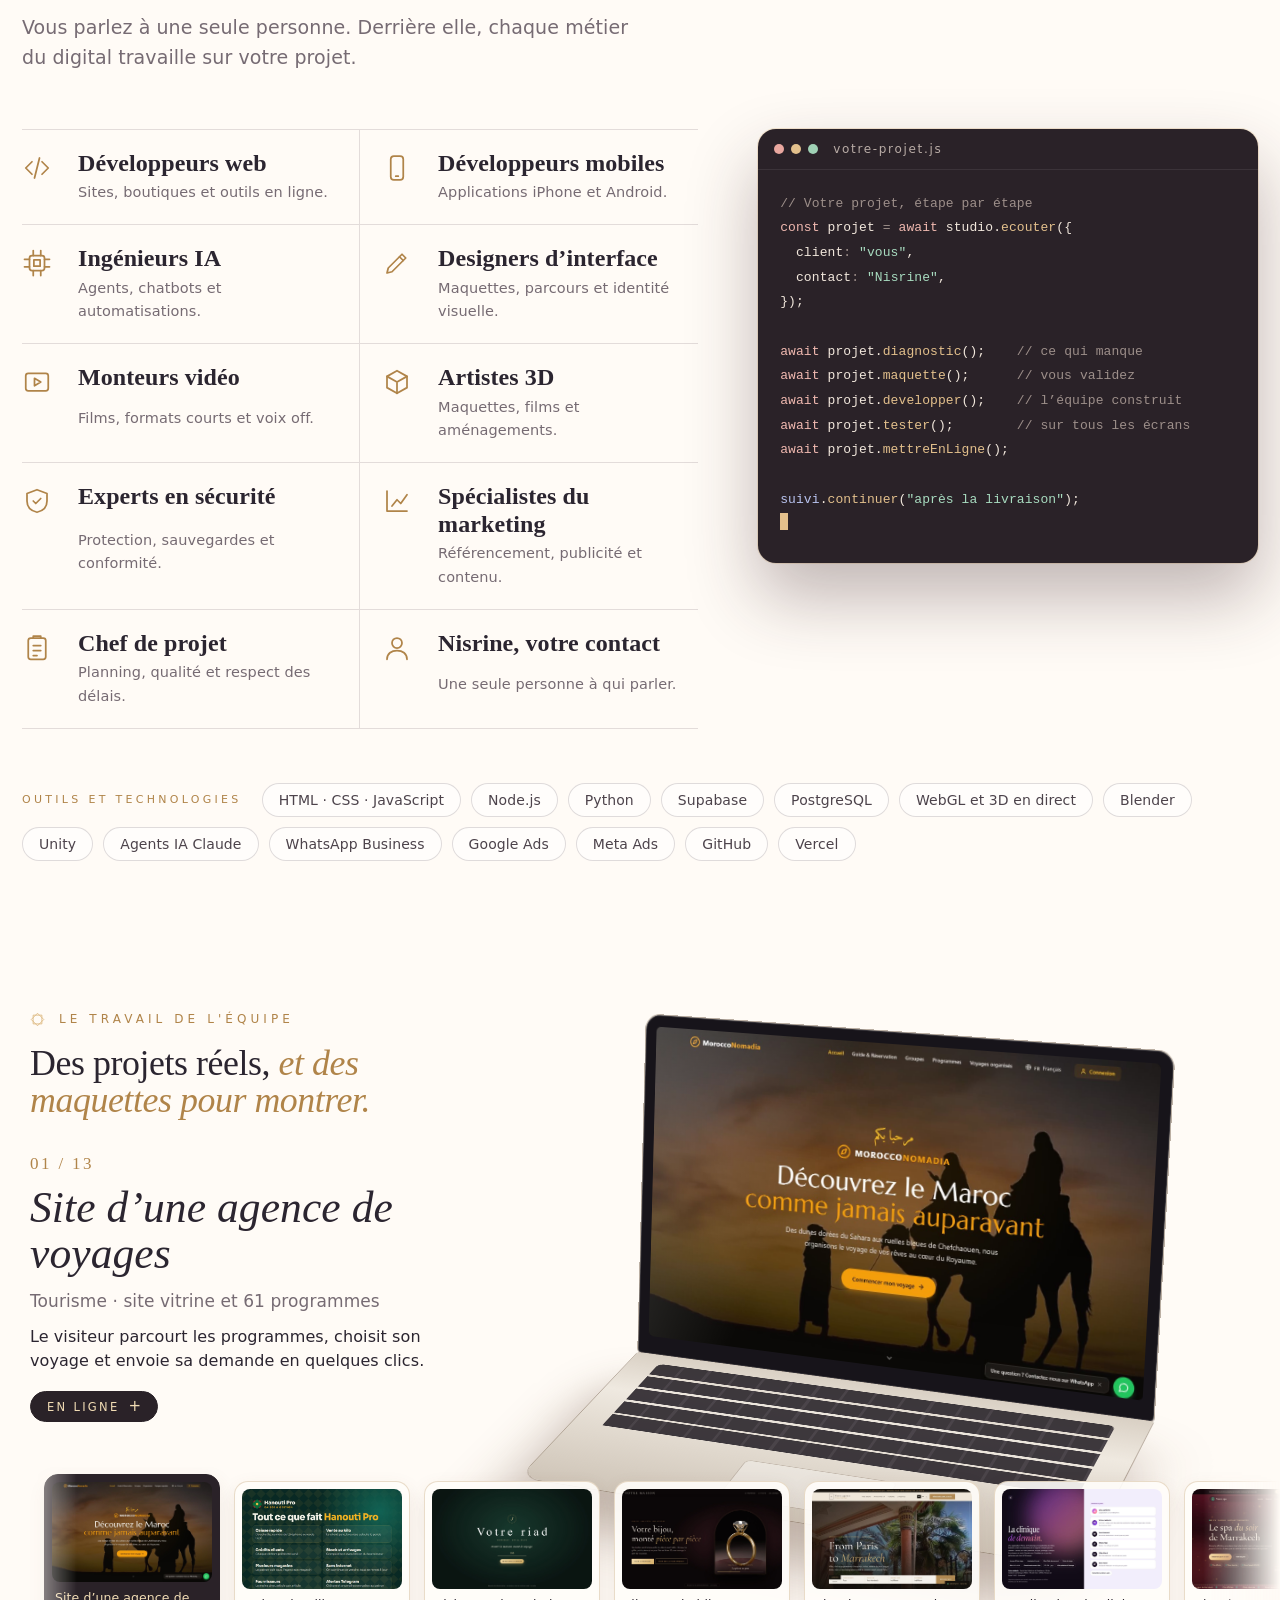
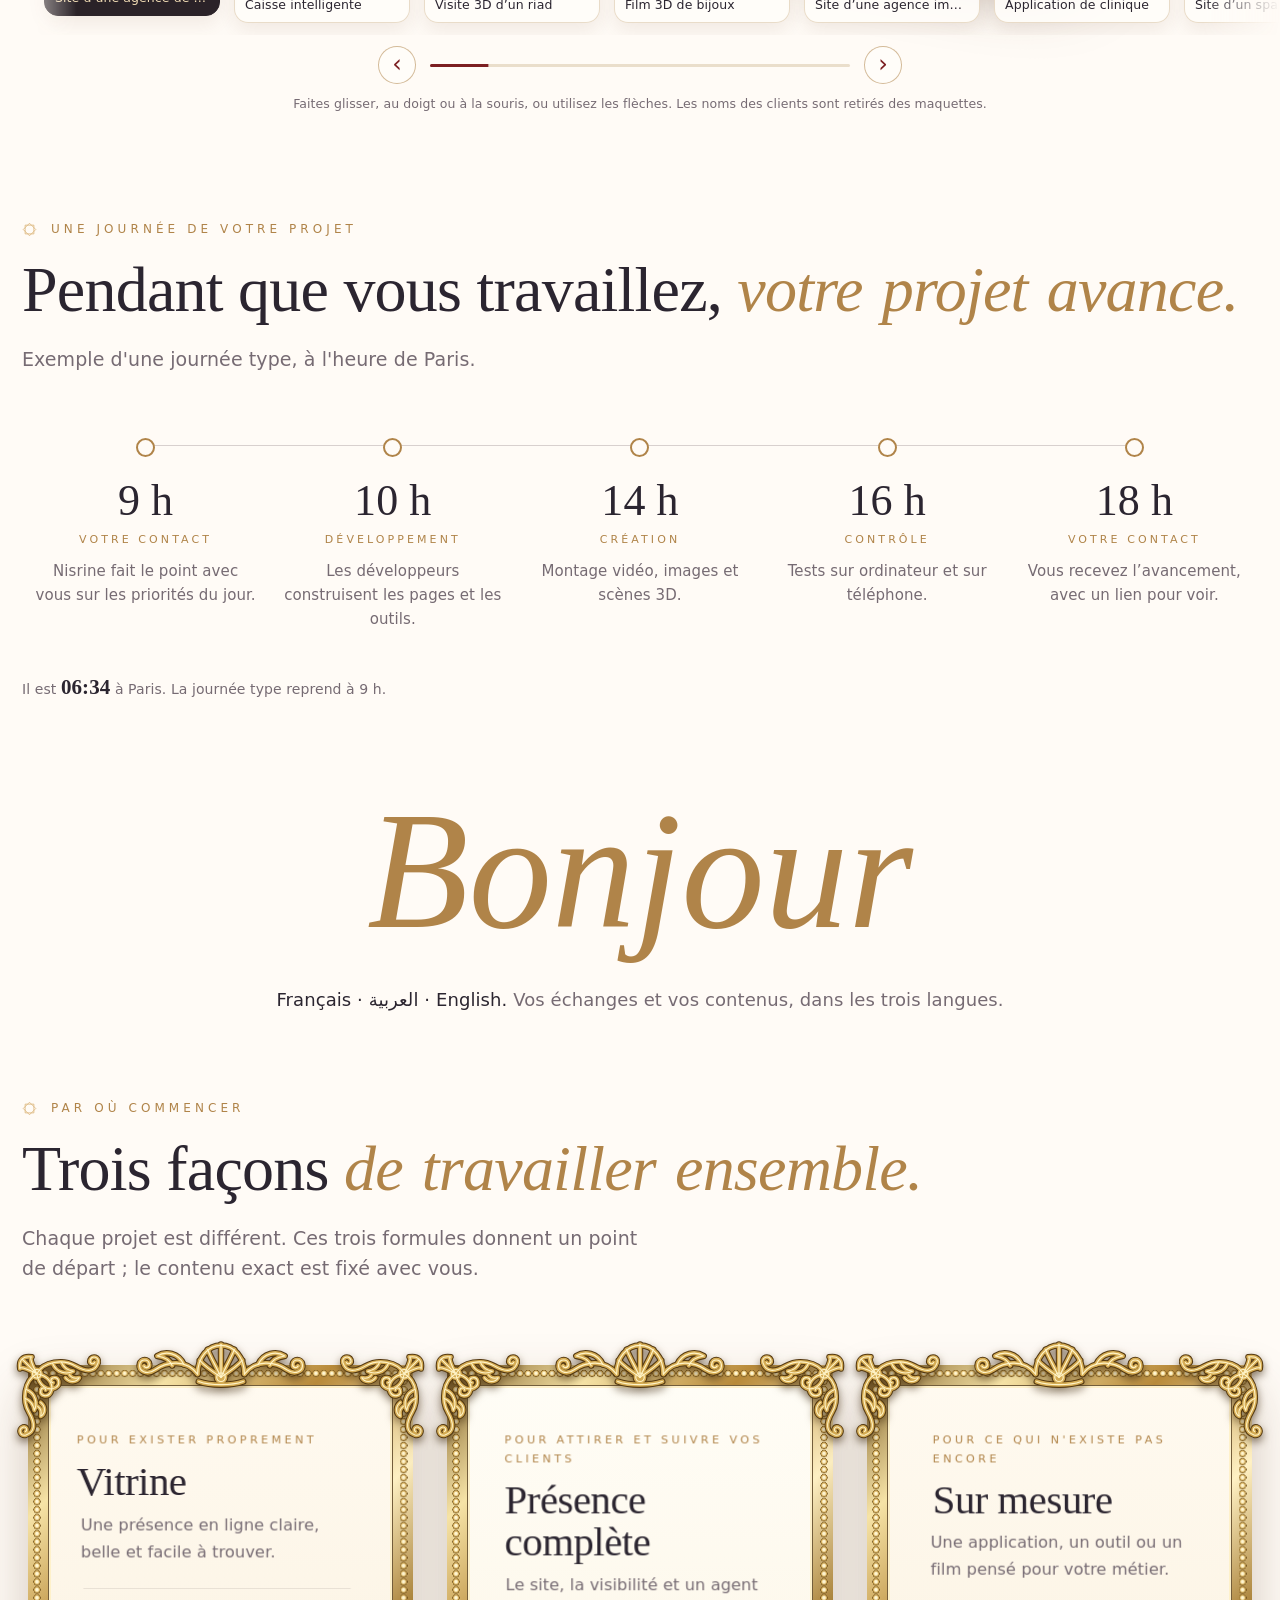
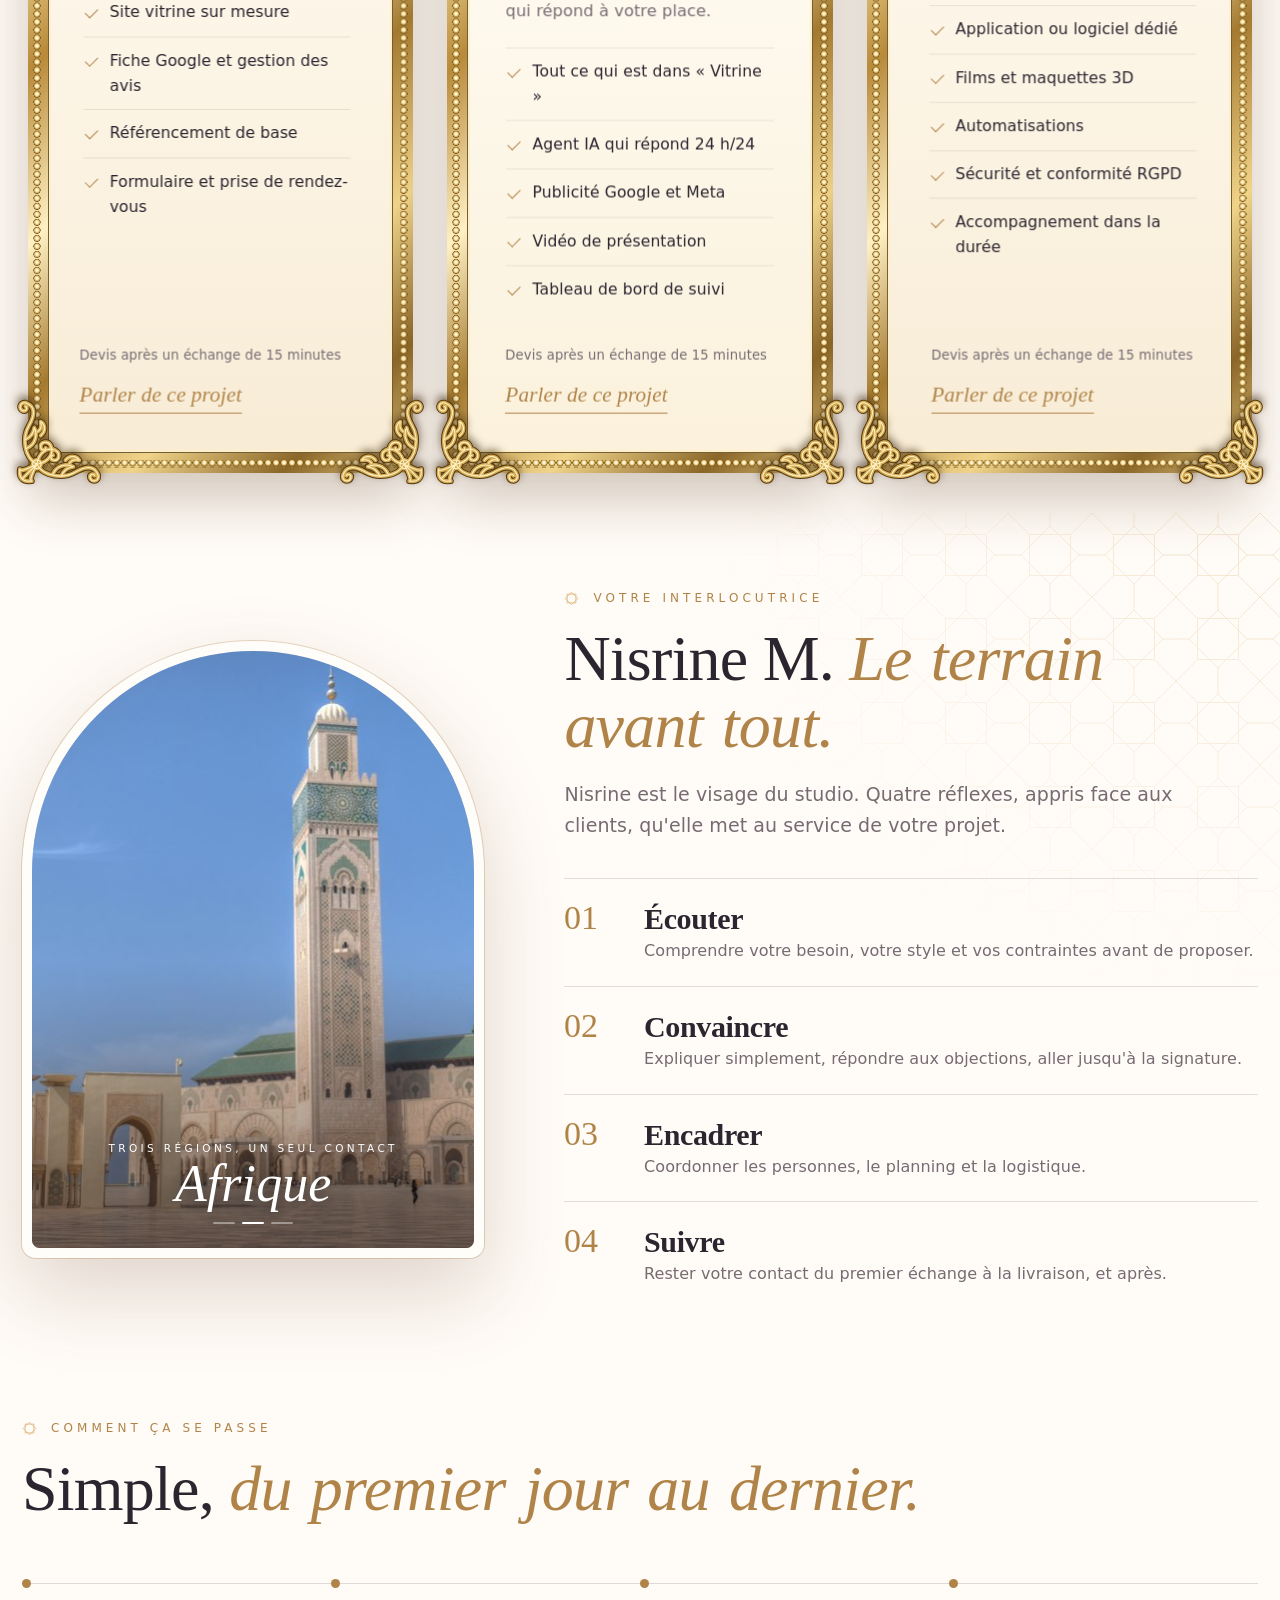
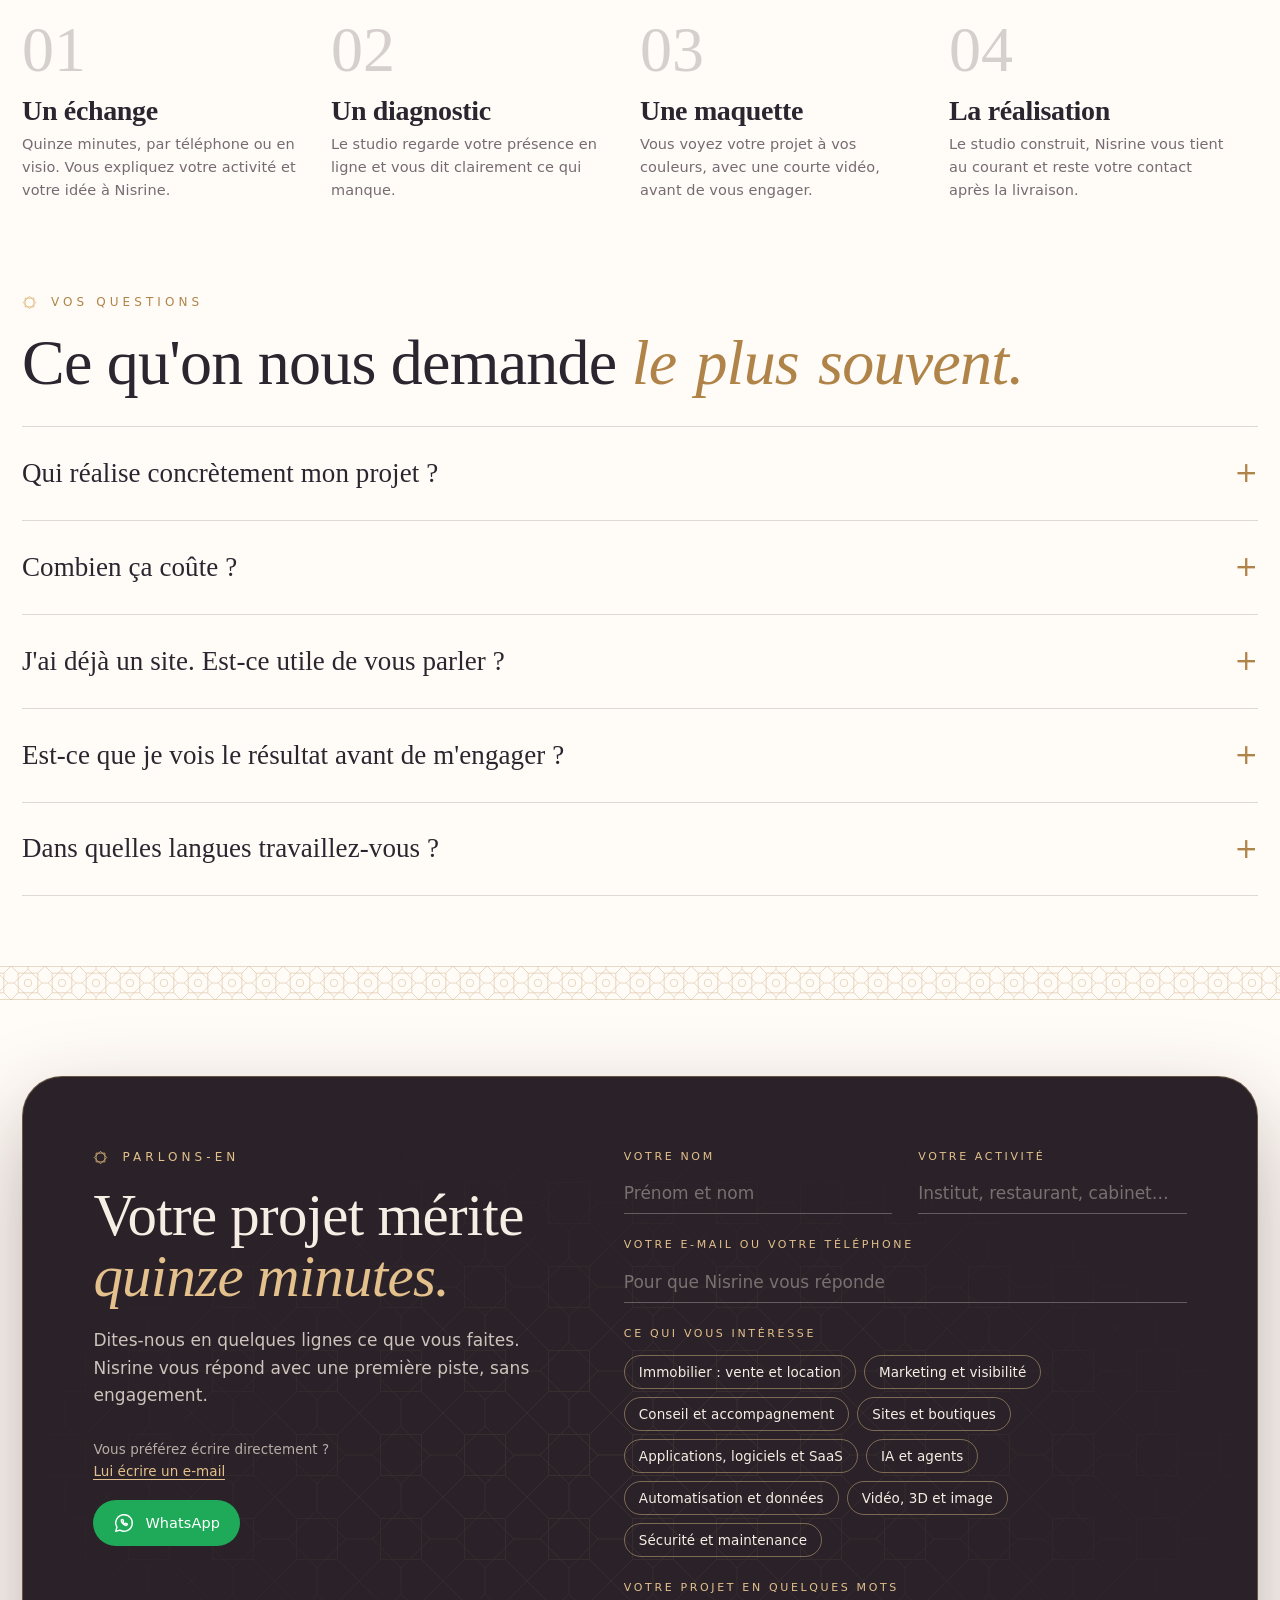
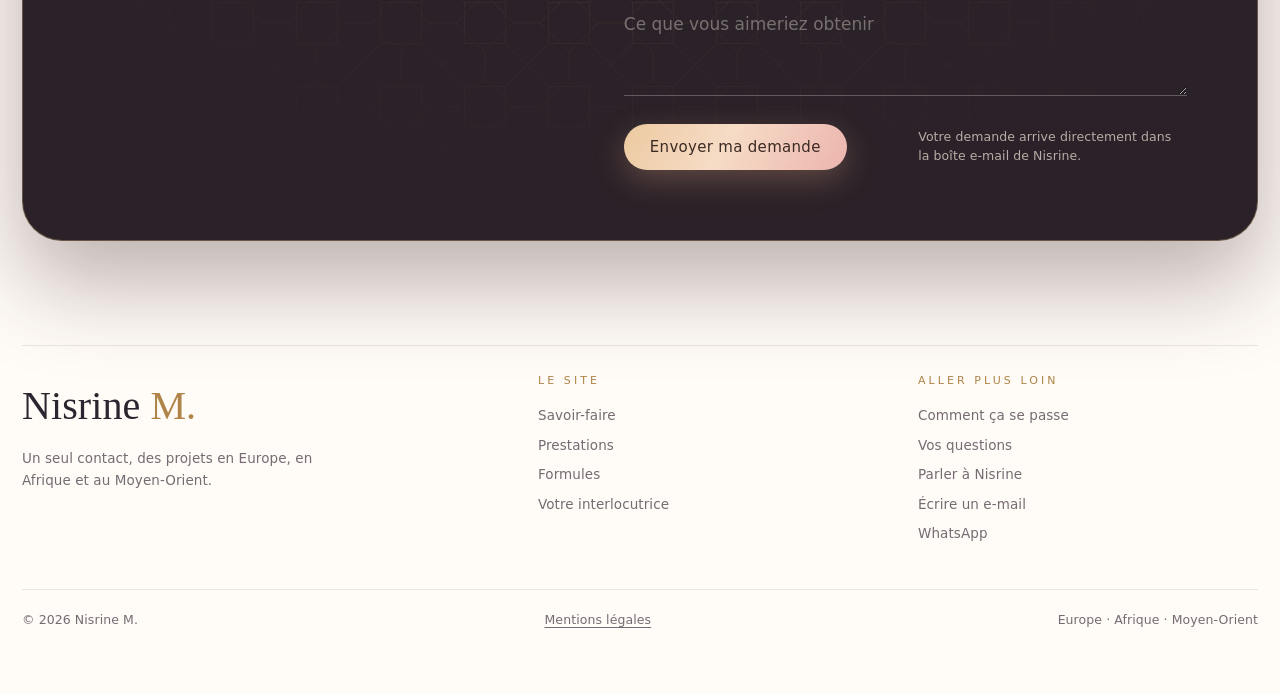
==== commit cf900369: "Vitesse, rechargement en haut de page, numéro WhatsApp retiré de l'affichage Co-Authored-By: Claude " ====
--- a/index.html
+++ b/index.html
@@ -115,7 +115,7 @@
 <section id="methode" data-c="1">
   <div class="epingle">
     
-    <div class="carrousel" id="carrousel" aria-hidden="true"><div class="anneau3d"><figure class="pan on" style="--i:0"><svg class="orn oc o1" viewBox="0 0 170 170" aria-hidden="true"><use href="#o-coin" class="a"/><use href="#o-coin" class="b"/><use href="#o-coin" class="c"/></svg><svg class="orn oc o2" viewBox="0 0 170 170" aria-hidden="true"><use href="#o-coin" class="a"/><use href="#o-coin" class="b"/><use href="#o-coin" class="c"/></svg><svg class="orn oc o3" viewBox="0 0 170 170" aria-hidden="true"><use href="#o-coin" class="a"/><use href="#o-coin" class="b"/><use href="#o-coin" class="c"/></svg><svg class="orn oc o4" viewBox="0 0 170 170" aria-hidden="true"><use href="#o-coin" class="a"/><use href="#o-coin" class="b"/><use href="#o-coin" class="c"/></svg><svg class="orn ot" viewBox="0 0 320 92" aria-hidden="true"><use href="#o-crete" class="a"/><use href="#o-crete" class="b"/><use href="#o-crete" class="c"/></svg><video muted loop playsinline preload="none" poster="assets/poles/sites.jpg" src="assets/videos/sites.mp4"></video><figcaption>Un site clair, qui donne envie</figcaption></figure><figure class="pan" style="--i:1"><svg class="orn oc o1" viewBox="0 0 170 170" aria-hidden="true"><use href="#o-coin" class="a"/><use href="#o-coin" class="b"/><use href="#o-coin" class="c"/></svg><svg class="orn oc o2" viewBox="0 0 170 170" aria-hidden="true"><use href="#o-coin" class="a"/><use href="#o-coin" class="b"/><use href="#o-coin" class="c"/></svg><svg class="orn oc o3" viewBox="0 0 170 170" aria-hidden="true"><use href="#o-coin" class="a"/><use href="#o-coin" class="b"/><use href="#o-coin" class="c"/></svg><svg class="orn oc o4" viewBox="0 0 170 170" aria-hidden="true"><use href="#o-coin" class="a"/><use href="#o-coin" class="b"/><use href="#o-coin" class="c"/></svg><svg class="orn ot" viewBox="0 0 320 92" aria-hidden="true"><use href="#o-crete" class="a"/><use href="#o-crete" class="b"/><use href="#o-crete" class="c"/></svg><video muted loop playsinline preload="none" poster="assets/poles/ia.jpg" src="assets/videos/ia.mp4"></video><figcaption>Un agent qui répond à votre place</figcaption></figure><figure class="pan" style="--i:2"><svg class="orn oc o1" viewBox="0 0 170 170" aria-hidden="true"><use href="#o-coin" class="a"/><use href="#o-coin" class="b"/><use href="#o-coin" class="c"/></svg><svg class="orn oc o2" viewBox="0 0 170 170" aria-hidden="true"><use href="#o-coin" class="a"/><use href="#o-coin" class="b"/><use href="#o-coin" class="c"/></svg><svg class="orn oc o3" viewBox="0 0 170 170" aria-hidden="true"><use href="#o-coin" class="a"/><use href="#o-coin" class="b"/><use href="#o-coin" class="c"/></svg><svg class="orn oc o4" viewBox="0 0 170 170" aria-hidden="true"><use href="#o-coin" class="a"/><use href="#o-coin" class="b"/><use href="#o-coin" class="c"/></svg><svg class="orn ot" viewBox="0 0 320 92" aria-hidden="true"><use href="#o-crete" class="a"/><use href="#o-crete" class="b"/><use href="#o-crete" class="c"/></svg><video muted loop playsinline preload="none" poster="assets/poles/images.jpg" src="assets/videos/images.mp4"></video><figcaption>Votre lieu, visible avant d'exister</figcaption></figure><figure class="pan" style="--i:3"><svg class="orn oc o1" viewBox="0 0 170 170" aria-hidden="true"><use href="#o-coin" class="a"/><use href="#o-coin" class="b"/><use href="#o-coin" class="c"/></svg><svg class="orn oc o2" viewBox="0 0 170 170" aria-hidden="true"><use href="#o-coin" class="a"/><use href="#o-coin" class="b"/><use href="#o-coin" class="c"/></svg><svg class="orn oc o3" viewBox="0 0 170 170" aria-hidden="true"><use href="#o-coin" class="a"/><use href="#o-coin" class="b"/><use href="#o-coin" class="c"/></svg><svg class="orn oc o4" viewBox="0 0 170 170" aria-hidden="true"><use href="#o-coin" class="a"/><use href="#o-coin" class="b"/><use href="#o-coin" class="c"/></svg><svg class="orn ot" viewBox="0 0 320 92" aria-hidden="true"><use href="#o-crete" class="a"/><use href="#o-crete" class="b"/><use href="#o-crete" class="c"/></svg><video muted loop playsinline preload="none" poster="assets/poles/pub.jpg" src="assets/videos/pub.mp4"></video><figcaption>Des chiffres qui montent</figcaption></figure><figure class="pan" style="--i:4"><svg class="orn oc o1" viewBox="0 0 170 170" aria-hidden="true"><use href="#o-coin" class="a"/><use href="#o-coin" class="b"/><use href="#o-coin" class="c"/></svg><svg class="orn oc o2" viewBox="0 0 170 170" aria-hidden="true"><use href="#o-coin" class="a"/><use href="#o-coin" class="b"/><use href="#o-coin" class="c"/></svg><svg class="orn oc o3" viewBox="0 0 170 170" aria-hidden="true"><use href="#o-coin" class="a"/><use href="#o-coin" class="b"/><use href="#o-coin" class="c"/></svg><svg class="orn oc o4" viewBox="0 0 170 170" aria-hidden="true"><use href="#o-coin" class="a"/><use href="#o-coin" class="b"/><use href="#o-coin" class="c"/></svg><svg class="orn ot" viewBox="0 0 320 92" aria-hidden="true"><use href="#o-crete" class="a"/><use href="#o-crete" class="b"/><use href="#o-crete" class="c"/></svg><video muted loop playsinline preload="none" poster="assets/poles/securite.jpg" src="assets/videos/securite.mp4"></video><figcaption>Vos accès, bien protégés</figcaption></figure></div></div>
+    <div class="carrousel" id="carrousel" aria-hidden="true"><div class="anneau3d"><figure class="pan on" style="--i:0"><svg class="orn oc o1" viewBox="0 0 170 170" aria-hidden="true"><use href="#o-coin" class="a"/><use href="#o-coin" class="b"/><use href="#o-coin" class="c"/></svg><svg class="orn oc o2" viewBox="0 0 170 170" aria-hidden="true"><use href="#o-coin" class="a"/><use href="#o-coin" class="b"/><use href="#o-coin" class="c"/></svg><svg class="orn oc o3" viewBox="0 0 170 170" aria-hidden="true"><use href="#o-coin" class="a"/><use href="#o-coin" class="b"/><use href="#o-coin" class="c"/></svg><svg class="orn oc o4" viewBox="0 0 170 170" aria-hidden="true"><use href="#o-coin" class="a"/><use href="#o-coin" class="b"/><use href="#o-coin" class="c"/></svg><svg class="orn ot" viewBox="0 0 320 92" aria-hidden="true"><use href="#o-crete" class="a"/><use href="#o-crete" class="b"/><use href="#o-crete" class="c"/></svg><video muted loop playsinline preload="none" data-poster="assets/poles/sites.jpg" src="assets/videos/sites.mp4"></video><figcaption>Un site clair, qui donne envie</figcaption></figure><figure class="pan" style="--i:1"><svg class="orn oc o1" viewBox="0 0 170 170" aria-hidden="true"><use href="#o-coin" class="a"/><use href="#o-coin" class="b"/><use href="#o-coin" class="c"/></svg><svg class="orn oc o2" viewBox="0 0 170 170" aria-hidden="true"><use href="#o-coin" class="a"/><use href="#o-coin" class="b"/><use href="#o-coin" class="c"/></svg><svg class="orn oc o3" viewBox="0 0 170 170" aria-hidden="true"><use href="#o-coin" class="a"/><use href="#o-coin" class="b"/><use href="#o-coin" class="c"/></svg><svg class="orn oc o4" viewBox="0 0 170 170" aria-hidden="true"><use href="#o-coin" class="a"/><use href="#o-coin" class="b"/><use href="#o-coin" class="c"/></svg><svg class="orn ot" viewBox="0 0 320 92" aria-hidden="true"><use href="#o-crete" class="a"/><use href="#o-crete" class="b"/><use href="#o-crete" class="c"/></svg><video muted loop playsinline preload="none" data-poster="assets/poles/ia.jpg" src="assets/videos/ia.mp4"></video><figcaption>Un agent qui répond à votre place</figcaption></figure><figure class="pan" style="--i:2"><svg class="orn oc o1" viewBox="0 0 170 170" aria-hidden="true"><use href="#o-coin" class="a"/><use href="#o-coin" class="b"/><use href="#o-coin" class="c"/></svg><svg class="orn oc o2" viewBox="0 0 170 170" aria-hidden="true"><use href="#o-coin" class="a"/><use href="#o-coin" class="b"/><use href="#o-coin" class="c"/></svg><svg class="orn oc o3" viewBox="0 0 170 170" aria-hidden="true"><use href="#o-coin" class="a"/><use href="#o-coin" class="b"/><use href="#o-coin" class="c"/></svg><svg class="orn oc o4" viewBox="0 0 170 170" aria-hidden="true"><use href="#o-coin" class="a"/><use href="#o-coin" class="b"/><use href="#o-coin" class="c"/></svg><svg class="orn ot" viewBox="0 0 320 92" aria-hidden="true"><use href="#o-crete" class="a"/><use href="#o-crete" class="b"/><use href="#o-crete" class="c"/></svg><video muted loop playsinline preload="none" data-poster="assets/poles/images.jpg" src="assets/videos/images.mp4"></video><figcaption>Votre lieu, visible avant d'exister</figcaption></figure><figure class="pan" style="--i:3"><svg class="orn oc o1" viewBox="0 0 170 170" aria-hidden="true"><use href="#o-coin" class="a"/><use href="#o-coin" class="b"/><use href="#o-coin" class="c"/></svg><svg class="orn oc o2" viewBox="0 0 170 170" aria-hidden="true"><use href="#o-coin" class="a"/><use href="#o-coin" class="b"/><use href="#o-coin" class="c"/></svg><svg class="orn oc o3" viewBox="0 0 170 170" aria-hidden="true"><use href="#o-coin" class="a"/><use href="#o-coin" class="b"/><use href="#o-coin" class="c"/></svg><svg class="orn oc o4" viewBox="0 0 170 170" aria-hidden="true"><use href="#o-coin" class="a"/><use href="#o-coin" class="b"/><use href="#o-coin" class="c"/></svg><svg class="orn ot" viewBox="0 0 320 92" aria-hidden="true"><use href="#o-crete" class="a"/><use href="#o-crete" class="b"/><use href="#o-crete" class="c"/></svg><video muted loop playsinline preload="none" data-poster="assets/poles/pub.jpg" src="assets/videos/pub.mp4"></video><figcaption>Des chiffres qui montent</figcaption></figure><figure class="pan" style="--i:4"><svg class="orn oc o1" viewBox="0 0 170 170" aria-hidden="true"><use href="#o-coin" class="a"/><use href="#o-coin" class="b"/><use href="#o-coin" class="c"/></svg><svg class="orn oc o2" viewBox="0 0 170 170" aria-hidden="true"><use href="#o-coin" class="a"/><use href="#o-coin" class="b"/><use href="#o-coin" class="c"/></svg><svg class="orn oc o3" viewBox="0 0 170 170" aria-hidden="true"><use href="#o-coin" class="a"/><use href="#o-coin" class="b"/><use href="#o-coin" class="c"/></svg><svg class="orn oc o4" viewBox="0 0 170 170" aria-hidden="true"><use href="#o-coin" class="a"/><use href="#o-coin" class="b"/><use href="#o-coin" class="c"/></svg><svg class="orn ot" viewBox="0 0 320 92" aria-hidden="true"><use href="#o-crete" class="a"/><use href="#o-crete" class="b"/><use href="#o-crete" class="c"/></svg><video muted loop playsinline preload="none" data-poster="assets/poles/securite.jpg" src="assets/videos/securite.mp4"></video><figcaption>Vos accès, bien protégés</figcaption></figure></div></div>
     <div class="cadre">
       <div class="pas">
         <div class="sur">Cinq savoir-faire, un seul studio</div>
@@ -206,7 +206,7 @@
       </div>
       <div class="rscene" aria-hidden="true">
         <div class="ordi" id="ordi">
-          <div class="capot"><div class="dalle"><div class="vue2"><div class="film" id="film"><img src="assets/rz/r1.jpg" alt=""><img src="assets/rz/r2.jpg" alt=""><img src="assets/rz/riad.jpg" alt=""><img src="assets/rz/bijoux.jpg" alt=""><img src="assets/rz/immo.jpg" alt=""><img src="assets/rz/appli.jpg" alt=""><img src="assets/rz/spa.jpg" alt=""><img src="assets/rz/ongles.jpg" alt=""><img src="assets/rz/centre2.jpg" alt=""><img src="assets/rz/veto.jpg" alt=""><img src="assets/rz/r6.jpg" alt=""><img src="assets/rz/r4.jpg" alt=""><img src="assets/rz/dent.jpg" alt=""></div><span class="glace"></span></div></div></div>
+          <div class="capot"><div class="dalle"><div class="vue2"><div class="film" id="film"><img src="assets/rz/r1.jpg" alt="" decoding="async"><img src="assets/rz/r2.jpg" alt="" loading="lazy" decoding="async"><img src="assets/rz/riad.jpg" alt="" loading="lazy" decoding="async"><img src="assets/rz/bijoux.jpg" alt="" loading="lazy" decoding="async"><img src="assets/rz/immo.jpg" alt="" loading="lazy" decoding="async"><img src="assets/rz/appli.jpg" alt="" loading="lazy" decoding="async"><img src="assets/rz/spa.jpg" alt="" loading="lazy" decoding="async"><img src="assets/rz/ongles.jpg" alt="" loading="lazy" decoding="async"><img src="assets/rz/centre2.jpg" alt="" loading="lazy" decoding="async"><img src="assets/rz/veto.jpg" alt="" loading="lazy" decoding="async"><img src="assets/rz/r6.jpg" alt="" loading="lazy" decoding="async"><img src="assets/rz/r4.jpg" alt="" loading="lazy" decoding="async"><img src="assets/rz/dent.jpg" alt="" loading="lazy" decoding="async"></div><span class="glace"></span></div></div></div>
           <div class="socle"></div>
         </div>
       </div>
@@ -262,7 +262,7 @@
 <section id="interlocutrice" data-c="2">
   <div class="zel coin" aria-hidden="true"></div>
   <div class="cadre">
-    <figure class="portrait2 villes3 rv" id="villes3"><div class="pile"><img class="on" src="assets/villes/paris.jpg" alt="Paris, en Europe" data-ville="Europe" style="object-position:50% 60%"><img src="assets/villes/casablanca.jpg" alt="Casablanca, en Afrique" data-ville="Afrique" style="object-position:50% 40%"><img src="assets/villes/dubai.jpg" alt="Dubaï, au Moyen-Orient" data-ville="Moyen-Orient" style="object-position:40% 50%"></div><figcaption><span>Trois régions, un seul contact</span><b id="nomville">Europe</b><i class="pts"><u></u><u></u><u></u></i></figcaption></figure>
+    <figure class="portrait2 villes3 rv" id="villes3"><div class="pile"><img class="on" src="assets/villes/paris.jpg" alt="Paris, en Europe" data-ville="Europe" style="object-position:50% 60%" loading="lazy" decoding="async"><img src="assets/villes/casablanca.jpg" alt="Casablanca, en Afrique" data-ville="Afrique" style="object-position:50% 40%" loading="lazy" decoding="async"><img src="assets/villes/dubai.jpg" alt="Dubaï, au Moyen-Orient" data-ville="Moyen-Orient" style="object-position:40% 50%" loading="lazy" decoding="async"></div><figcaption><span>Trois régions, un seul contact</span><b id="nomville">Europe</b><i class="pts"><u></u><u></u><u></u></i></figcaption></figure>
     <div class="i-txt">
     <div class="sur rv">Votre interlocutrice</div>
     <h2 class="mots">Nisrine M. <em>Le terrain avant tout.</em></h2>
@@ -314,7 +314,7 @@
         <div class="sur">Parlons-en</div>
         <h2>Votre projet mérite <em>quinze minutes.</em></h2>
         <p>Dites-nous en quelques lignes ce que vous faites. Nisrine vous répond avec une première piste, sans engagement.</p>
-        <div class="direct">Vous préférez écrire directement ?<br><a id="ecrire" href="#" style="color:#e3c08c;border-bottom:1px solid currentColor">Lui écrire un e-mail</a><br><a class="wal" href="https://wa.me/33676958350" target="_blank" rel="noopener"><svg viewBox="0 0 24 24" aria-hidden="true"><path d="M12 3a9 9 0 0 0-7.700 13.600L3 21l4.600-1.200A9 9 0 1 0 12 3z"/><path d="M9 8.500c-.400 2.800 2.700 6 5.500 6.300l1.300-1.500-2-1.100-.9.800c-.9-.400-1.700-1.200-2.100-2.100l.8-.9-1.100-2z"/></svg>WhatsApp : +33 6 76 95 83 50</a></div>
+        <div class="direct">Vous préférez écrire directement ?<br><a id="ecrire" href="#" style="color:#e3c08c;border-bottom:1px solid currentColor">Lui écrire un e-mail</a><br><a class="wal" href="https://wa.me/33676958350" target="_blank" rel="noopener"><svg viewBox="0 0 24 24" aria-hidden="true"><path d="M12 3a9 9 0 0 0-7.700 13.600L3 21l4.600-1.200A9 9 0 1 0 12 3z"/><path d="M9 8.500c-.400 2.800 2.700 6 5.500 6.300l1.300-1.500-2-1.100-.9.800c-.9-.400-1.700-1.200-2.100-2.100l.8-.9-1.100-2z"/></svg>WhatsApp</a></div>
       </div>
       <form id="brief" novalidate>
         <label>Votre nom<input name="nom" autocomplete="name" placeholder="Prénom et nom" required></label>
@@ -337,7 +337,7 @@
 <footer><div class="cadre">
   <div><div class="m">Nisrine <i>M.</i></div><p style="margin-top:10px;max-width:340px">Un seul contact, des projets en Europe, en Afrique et au Moyen-Orient.</p></div>
   <div><h4>Le site</h4><a href="#methode">Savoir-faire</a><a href="#poles">Prestations</a><a href="#offres">Formules</a><a href="#interlocutrice">Votre interlocutrice</a></div>
-  <div><h4>Aller plus loin</h4><a href="#deroule">Comment ça se passe</a><a href="#questions">Vos questions</a><a href="#contact">Parler à Nisrine</a><a href="mailto:nisrine.maouly@icloud.com">Écrire un e-mail</a><a href="https://wa.me/33676958350" target="_blank" rel="noopener">WhatsApp : +33 6 76 95 83 50</a></div>
+  <div><h4>Aller plus loin</h4><a href="#deroule">Comment ça se passe</a><a href="#questions">Vos questions</a><a href="#contact">Parler à Nisrine</a><a href="mailto:nisrine.maouly@icloud.com">Écrire un e-mail</a><a href="https://wa.me/33676958350" target="_blank" rel="noopener">WhatsApp</a></div>
   <div class="fin2"><span>© 2026 Nisrine M.</span><span><a class="ml" href="mentions-legales.html">Mentions légales</a></span><span>Europe · Afrique · Moyen-Orient</span></div>
 </div></footer>
 
@@ -348,9 +348,13 @@
 /* Coordonnées : à confirmer avec Nisrine avant toute mise en ligne */
 var CONTACT={email:'nisrine.maouly@icloud.com',objet:'Demande d’échange'};
 var calme=matchMedia('(prefers-reduced-motion: reduce)').matches;
-/* au rechargement, on repart du haut de la page (le navigateur ne remet pas l'ancienne position) */
+/* au rechargement, on repart toujours du haut de la page, même si l'adresse garde un « #partie » ou si le navigateur (Safari) veut remettre l'ancienne position */
 if('scrollRestoration' in history)history.scrollRestoration='manual';
-if(!location.hash)scrollTo(0,0);
+var recharge=false;try{recharge=performance.getEntriesByType('navigation')[0].type==='reload'}catch(e){}
+if(recharge&&location.hash&&history.replaceState)history.replaceState(null,'',location.pathname+location.search);
+if(!location.hash){var haut=function(){scrollTo({top:0,left:0,behavior:'instant'})};haut();
+  if(recharge){addEventListener('load',function(){haut();setTimeout(haut,80);setTimeout(haut,400)})}
+  addEventListener('pageshow',function(e){if(e.persisted)haut()})}
 var $=function(s,r){return (r||document).querySelector(s)},$$=function(s,r){return [].slice.call((r||document).querySelectorAll(s))};
 
 $('#ecrire').href='mailto:'+CONTACT.email+'?subject='+encodeURIComponent(CONTACT.objet);$('.mel').href=$('#ecrire').href;
@@ -410,7 +414,7 @@
   P.l.forEach(function(x,k){var d=document.createElement('div');d.style.setProperty('--i',k);
     if(x.charAt(0)==='*'){d.className='neuf';x=x.slice(1)}d.textContent=x;L.appendChild(d)});
 }
-var auto=false;pole(0);
+var auto=false;if(pn.offsetParent)pole(0);
 /* nombre de prestations affiché partout, compté sur le catalogue réel */
 var TOTAL=POLES.reduce(function(n,P){return n+P.l.length},0);
 $$('[data-total]').forEach(function(e){e.textContent=TOTAL});
@@ -516,7 +520,7 @@
 (function(){
   var sec=$('#realisations'),od=$('#ordi'),bd=$('#rbande');if(!sec||!od||!bd)return;
   var fi=$$('#rfiches>div'),im=$$('.dalle img',od),vg=$$('.vg',bd),n=fi.length,act=0,touche=-1e9,vu=false,tAuto=0;
-  var voir=function(i,centre){act=(i+n)%n;fi.forEach(function(d,k){d.classList.toggle('on',k===act)});$('#film').style.setProperty('--k',act);vg.forEach(function(d,k){d.classList.toggle('on',k===act)});
+  var voir=function(i,centre){act=(i+n)%n;[act,act+1,act-1].forEach(function(k){var g=im[(k+n)%n];if(g&&g.loading==='lazy')g.loading='eager'});fi.forEach(function(d,k){d.classList.toggle('on',k===act)});$('#film').style.setProperty('--k',act);vg.forEach(function(d,k){d.classList.toggle('on',k===act)});
     if(centre){var c=vg[act],x=c.offsetLeft-(bd.clientWidth-c.offsetWidth)/2;bd.scrollTo({left:x,behavior:calme?'auto':'smooth'})}};
   od.style.setProperty('--lid',calme?'6deg':'-102deg');
   if('IntersectionObserver' in window){new IntersectionObserver(function(es){es.forEach(function(e){vu=e.isIntersecting;if(vu)od.style.setProperty('--lid','6deg')})},{threshold:.3}).observe(od)}else{vu=true;od.style.setProperty('--lid','6deg')}
@@ -797,12 +801,12 @@
 /* savoir-faire + couleur du fond selon la partie affichée */
 var sc=$('#methode'),bl=$$('#bloc>div'),ja=$$('#jalons i');
 var TEINTES=[[.95,.78,.6,.74,.7,.95],[.95,.7,.68,.95,.8,.62],[.95,.8,.62,.95,.72,.7],[.74,.7,.95,.95,.8,.62],[.66,.86,.76,.95,.8,.62],[.95,.72,.7,.74,.7,.95]];
-var cible=TEINTES[0].slice(),etat=-1,zones=$$('[data-c]');
+var cible=TEINTES[0].slice(),etat=-1,zones=$$('[data-c]'),scVu=false;
 function forme(i){if(i===etat)return;etat=i;$$('#sommaire button').forEach(function(b,k){b.classList.toggle('on',k===i);if(k===i)b.setAttribute('aria-current','true');else b.removeAttribute('aria-current')});
-  bl.forEach(function(b,k){b.classList.toggle('on',k===i)});$$('#carrousel .pan').forEach(function(c,k){c.classList.toggle('on',k===i);var v=c.querySelector('video');if(v){if(k===i&&!calme){var p=v.play();if(p&&p.catch)p.catch(function(){})}else v.pause()}})}
+  bl.forEach(function(b,k){b.classList.toggle('on',k===i)});$$('#carrousel .pan').forEach(function(c,k){c.classList.toggle('on',k===i);var v=c.querySelector('video');if(v){if(k===i&&!calme&&scVu){var p=v.play();if(p&&p.catch)p.catch(function(){})}else v.pause()}})}
 forme(0);
 /* le carrousel tourne tout seul, comme un film ; un clic sur une photo ou sur un repère choisit */
-var tour=0,DUREE=5200,depart=performance.now(),attente=0,scVu=false,an=$('#carrousel .anneau3d'),car0=$('#carrousel');
+var tour=0,DUREE=5200,depart=performance.now(),attente=0,an=$('#carrousel .anneau3d'),car0=$('#carrousel');
 function aller(t){tour=t;forme(((t%5)+5)%5);if(an)an.style.setProperty('--a',(-72*t)+'deg');depart=performance.now()}
 ja.forEach(function(j,k){j.addEventListener('click',function(){aller(tour+k-((tour%5)+5)%5);attente=performance.now()+7000})});
 /* au doigt : glisser à gauche ou à droite change de cadre ; un geste vertical fait défiler la page comme d'habitude */
@@ -820,7 +824,12 @@
 $$('#sommaire button').forEach(function(b,k){b.addEventListener('click',function(){aller(tour+k-((tour%5)+5)%5);attente=performance.now()+7000})});
 $$('#jalons .fl').forEach(function(b){b.addEventListener('click',function(){aller(tour+(+b.dataset.d));attente=performance.now()+7000})});
 if(car0)car0.addEventListener('click',function(e){if(performance.now()-(glisse.t||0)<400)return;var r=car0.getBoundingClientRect();aller(tour+(e.clientX<r.left+r.width*.3?-1:1));attente=performance.now()+7000});
-if('IntersectionObserver' in window)new IntersectionObserver(function(es){es.forEach(function(e){scVu=e.isIntersecting;depart=performance.now()})},{threshold:.25}).observe(sc);else scVu=true;
+var affiches=function(){$$('#carrousel video[data-poster]').forEach(function(v){v.poster=v.getAttribute('data-poster');v.removeAttribute('data-poster')})};
+var joue=function(){$$('#carrousel .pan').forEach(function(c,k){var v=c.querySelector('video');if(!v)return;if(scVu&&k===etat&&!calme){var p=v.play();if(p&&p.catch)p.catch(function(){})}else v.pause()})};
+if('IntersectionObserver' in window){
+  new IntersectionObserver(function(es,o){es.forEach(function(e){if(e.isIntersecting){affiches();o.disconnect()}})},{rootMargin:'900px 0px'}).observe(sc);
+  new IntersectionObserver(function(es){es.forEach(function(e){scVu=e.isIntersecting;depart=performance.now();joue()})},{threshold:.25}).observe(sc);
+}else{scVu=true;affiches();joue()}
 (function bat(){
   requestAnimationFrame(bat);
   if(calme||!scVu||document.hidden)return;
@@ -949,10 +958,10 @@
   var vers=function(id,doux){var c=document.getElementById(id);if(!c)return false;
     var y=function(){return Math.max(0,Math.round(c.getBoundingClientRect().top+scrollY-(id==='accueil'?0:(innerWidth>980?86:70))))};
     scrollTo({top:y(),behavior:doux&&!calme?'smooth':'auto'});
-    [700,1300].forEach(function(t){setTimeout(function(){if(Math.abs(c.getBoundingClientRect().top+scrollY-(id==='accueil'?0:(innerWidth>980?86:70))-scrollY)>24)scrollTo({top:y(),behavior:'auto'})},t)});
+    [700,1300,2300].forEach(function(t){setTimeout(function(){if(Math.abs(c.getBoundingClientRect().top+scrollY-(id==='accueil'?0:(innerWidth>980?86:70))-scrollY)>24)scrollTo({top:y(),behavior:'auto'})},t)});
     return true};
   document.addEventListener('click',function(e){var a=e.target.closest&&e.target.closest('a[href^="#"]');if(!a)return;var id=a.getAttribute('href').slice(1);if(!id)return;
-    if(vers(id,true)){e.preventDefault();if(history.replaceState)history.replaceState(null,'','#'+id)}});
+    if(vers(id,true))e.preventDefault()});
   if(location.hash)addEventListener('load',function(){vers(location.hash.slice(1),false)});
 })();
 
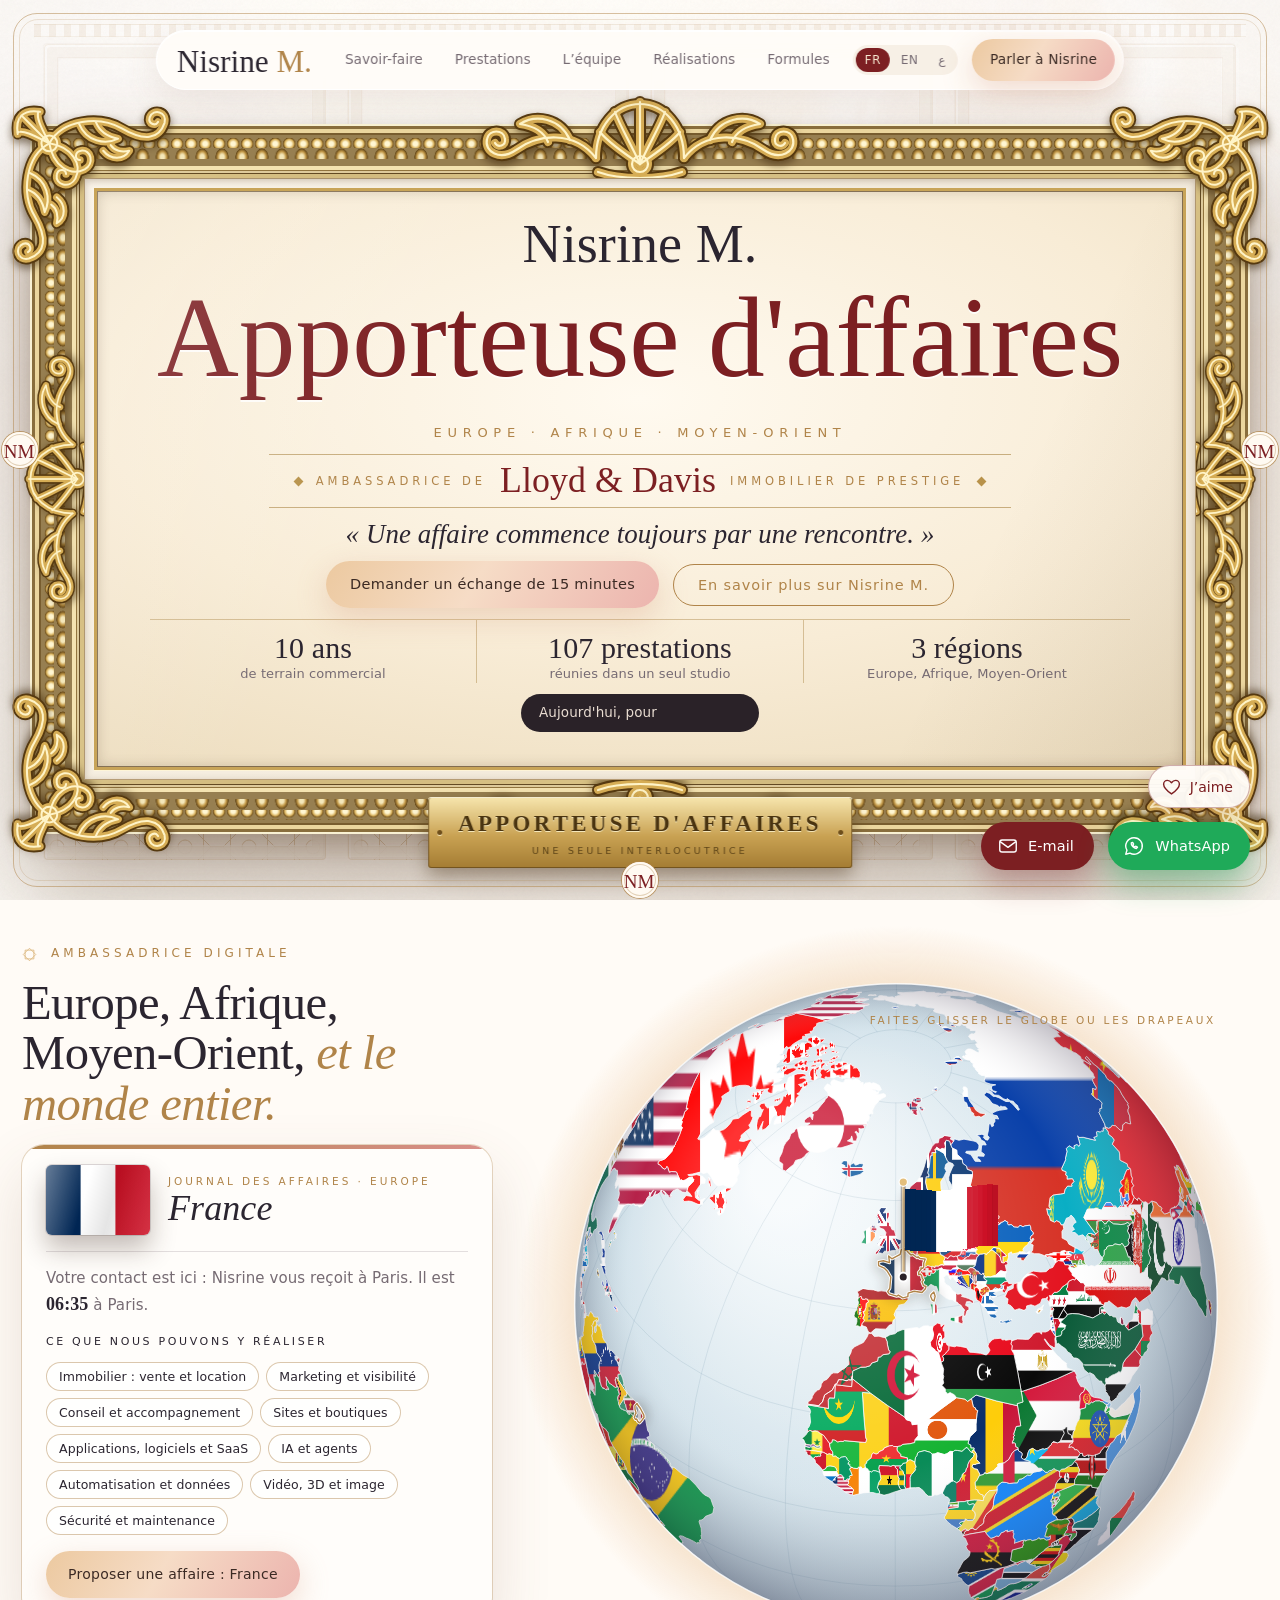
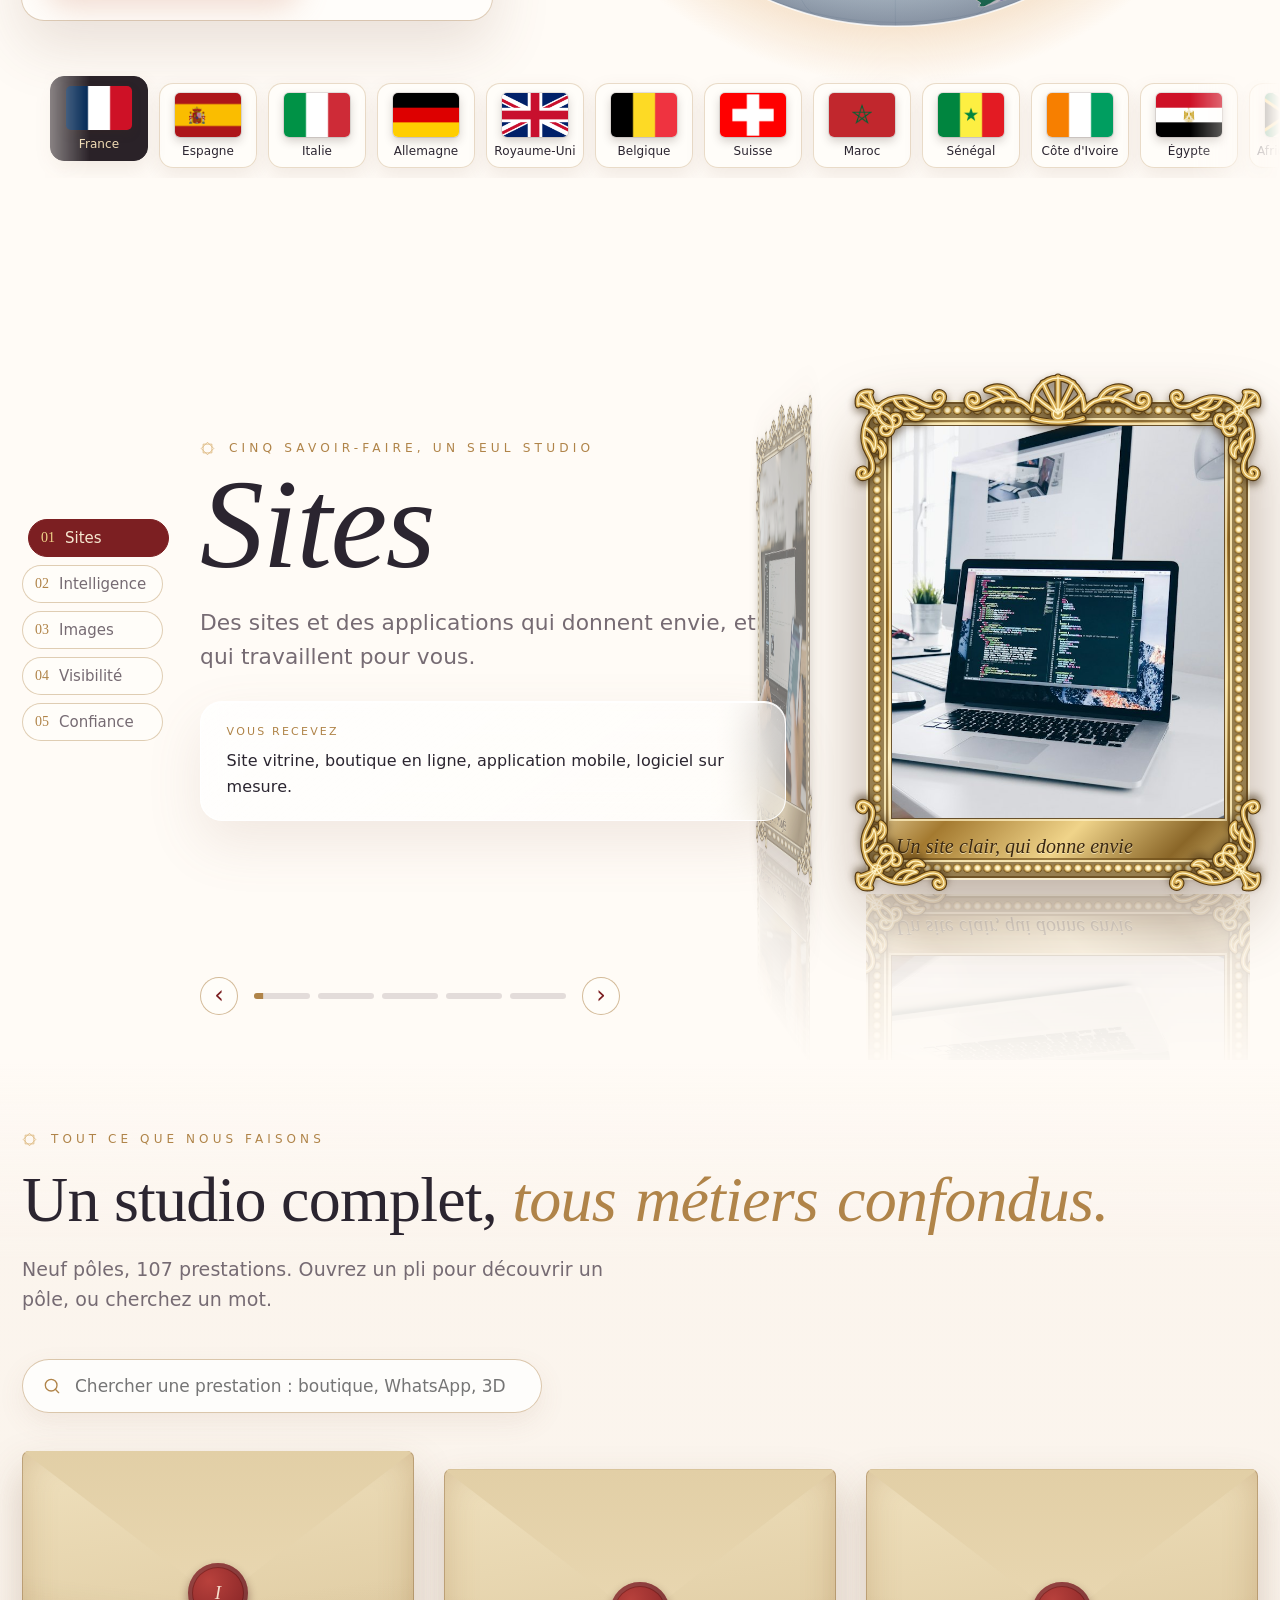
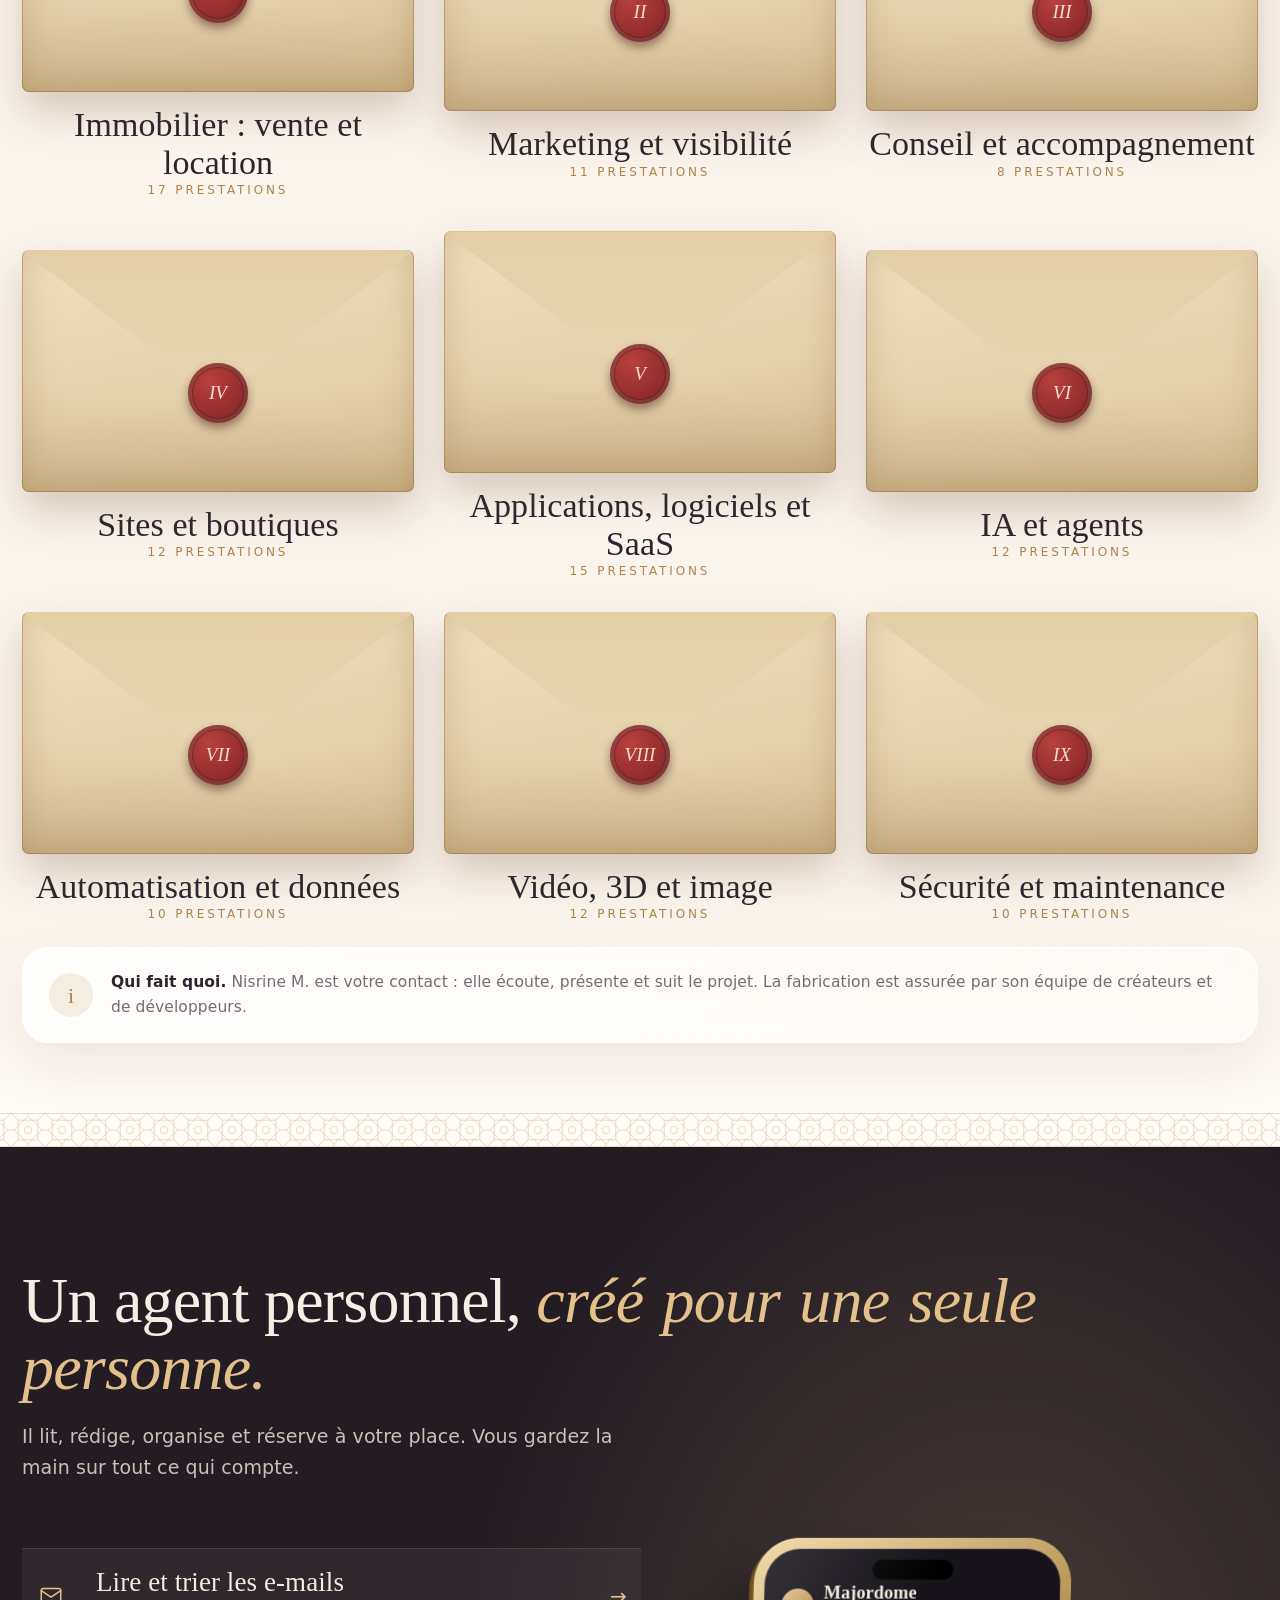
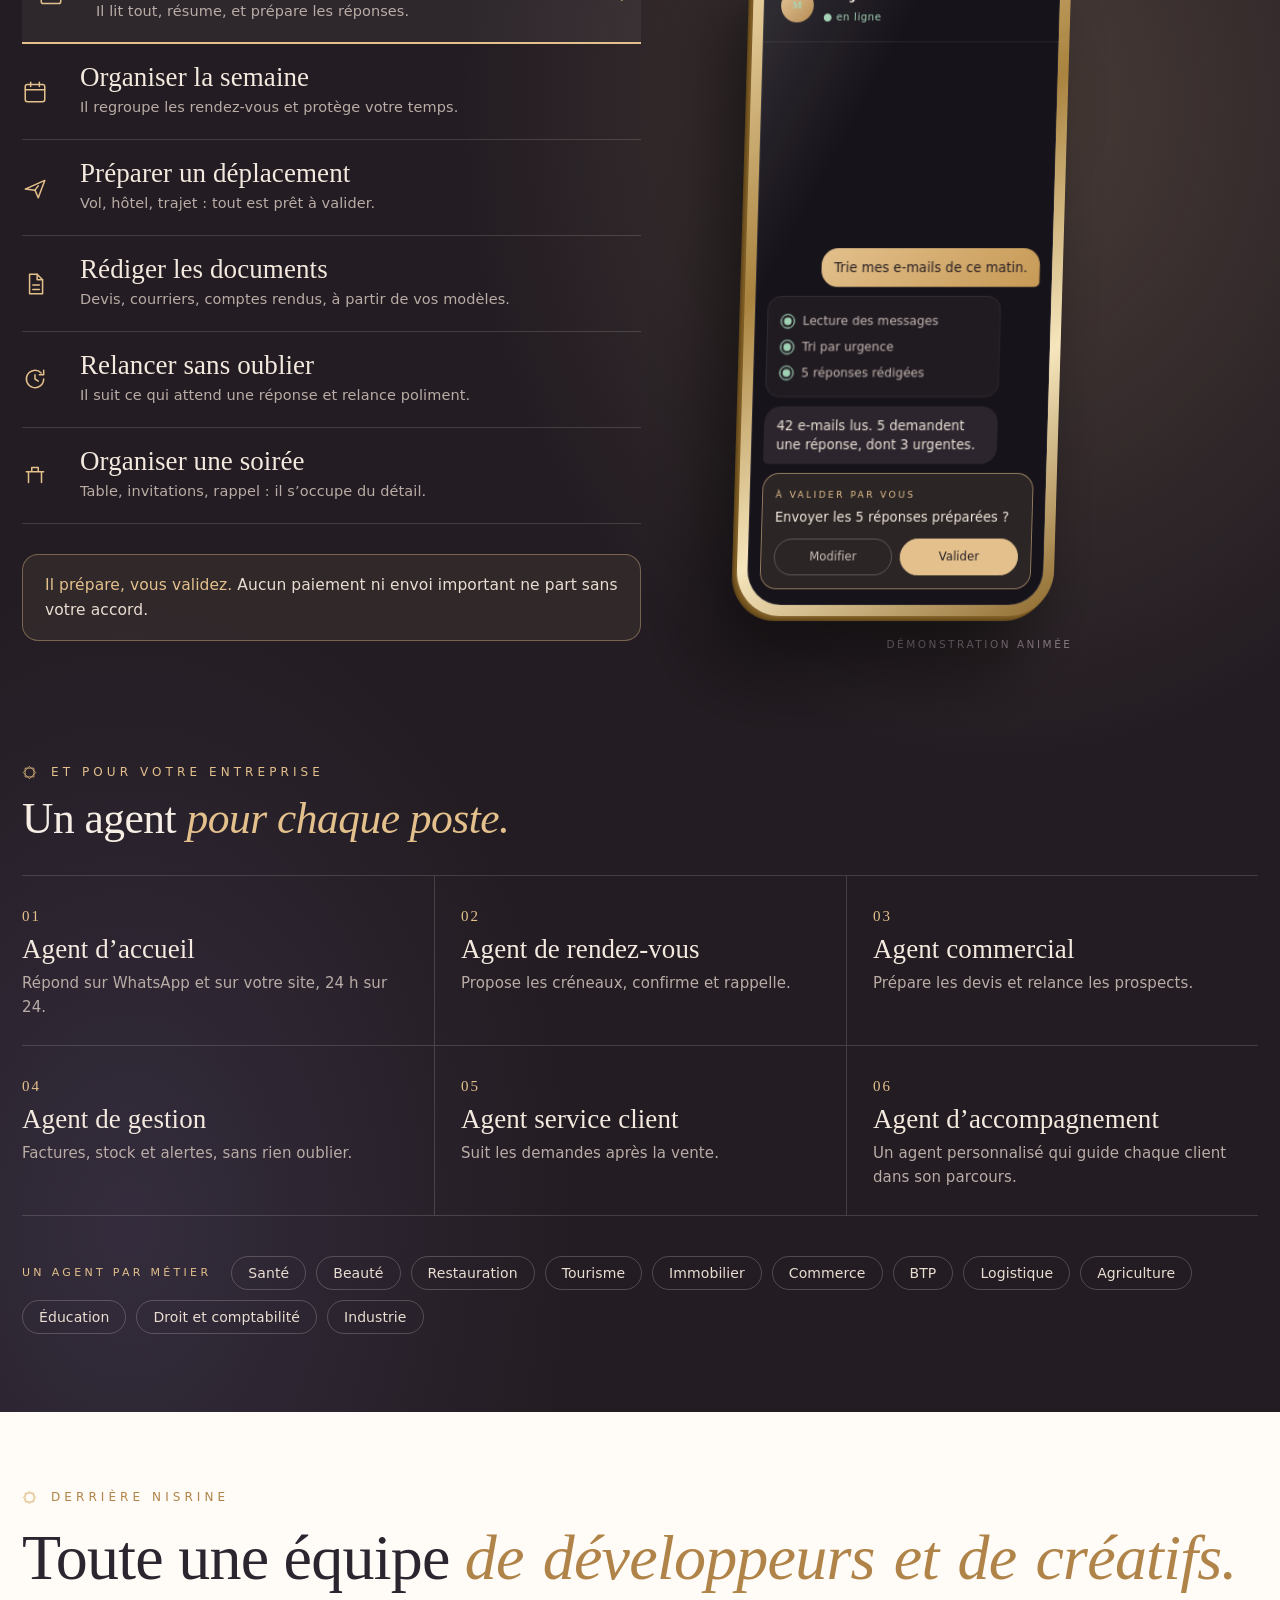
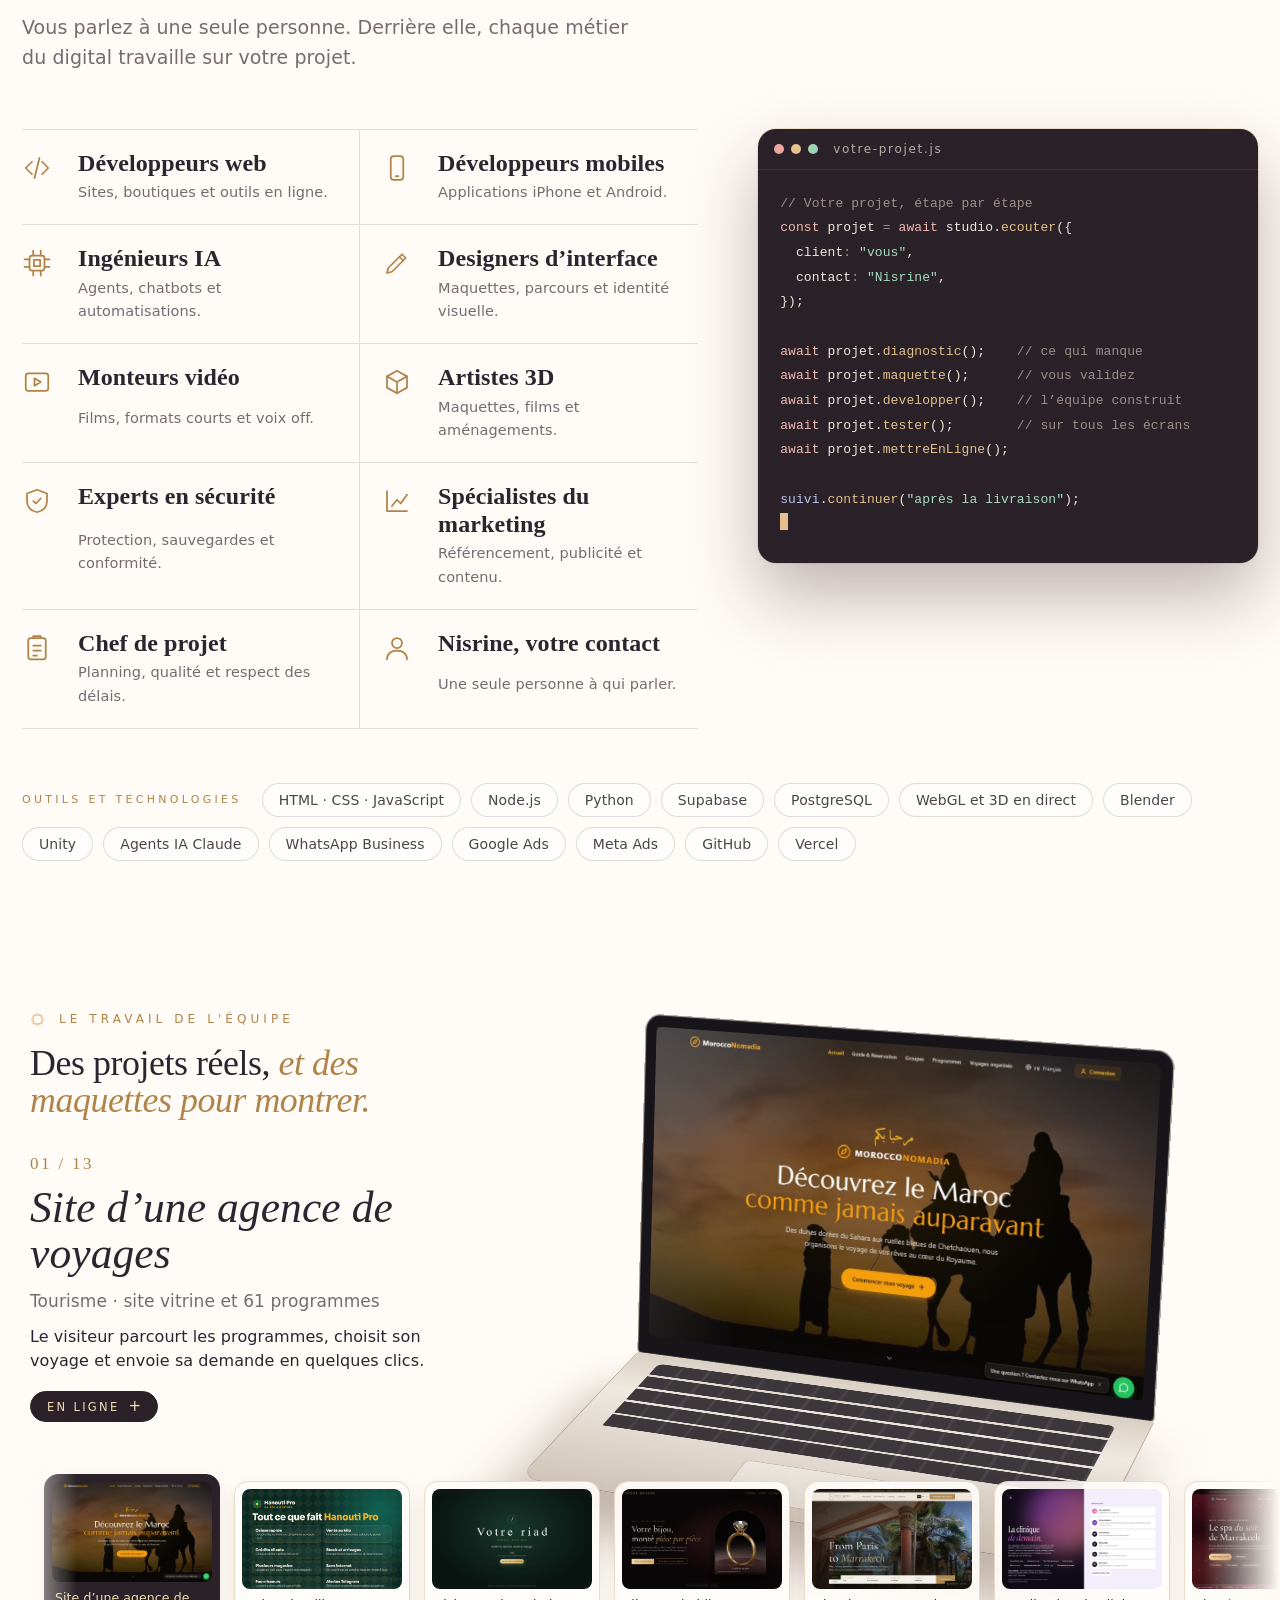
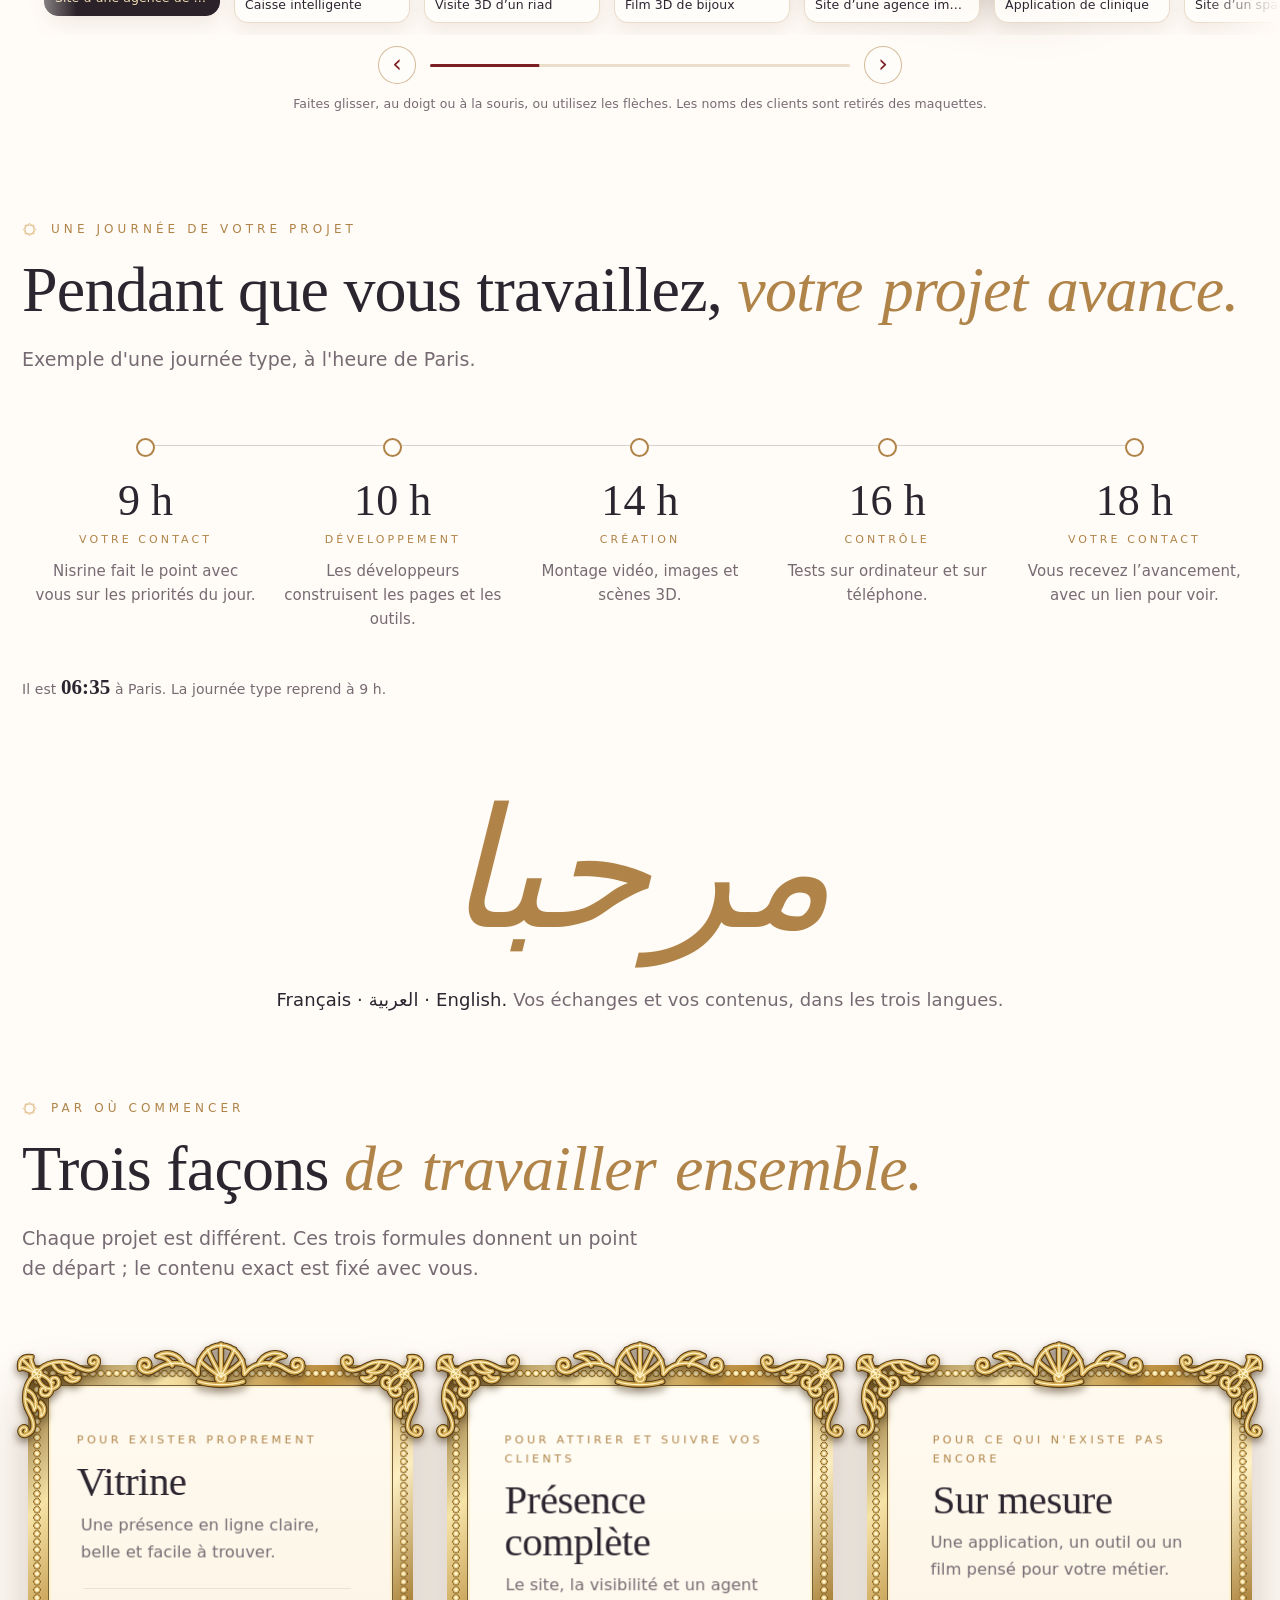
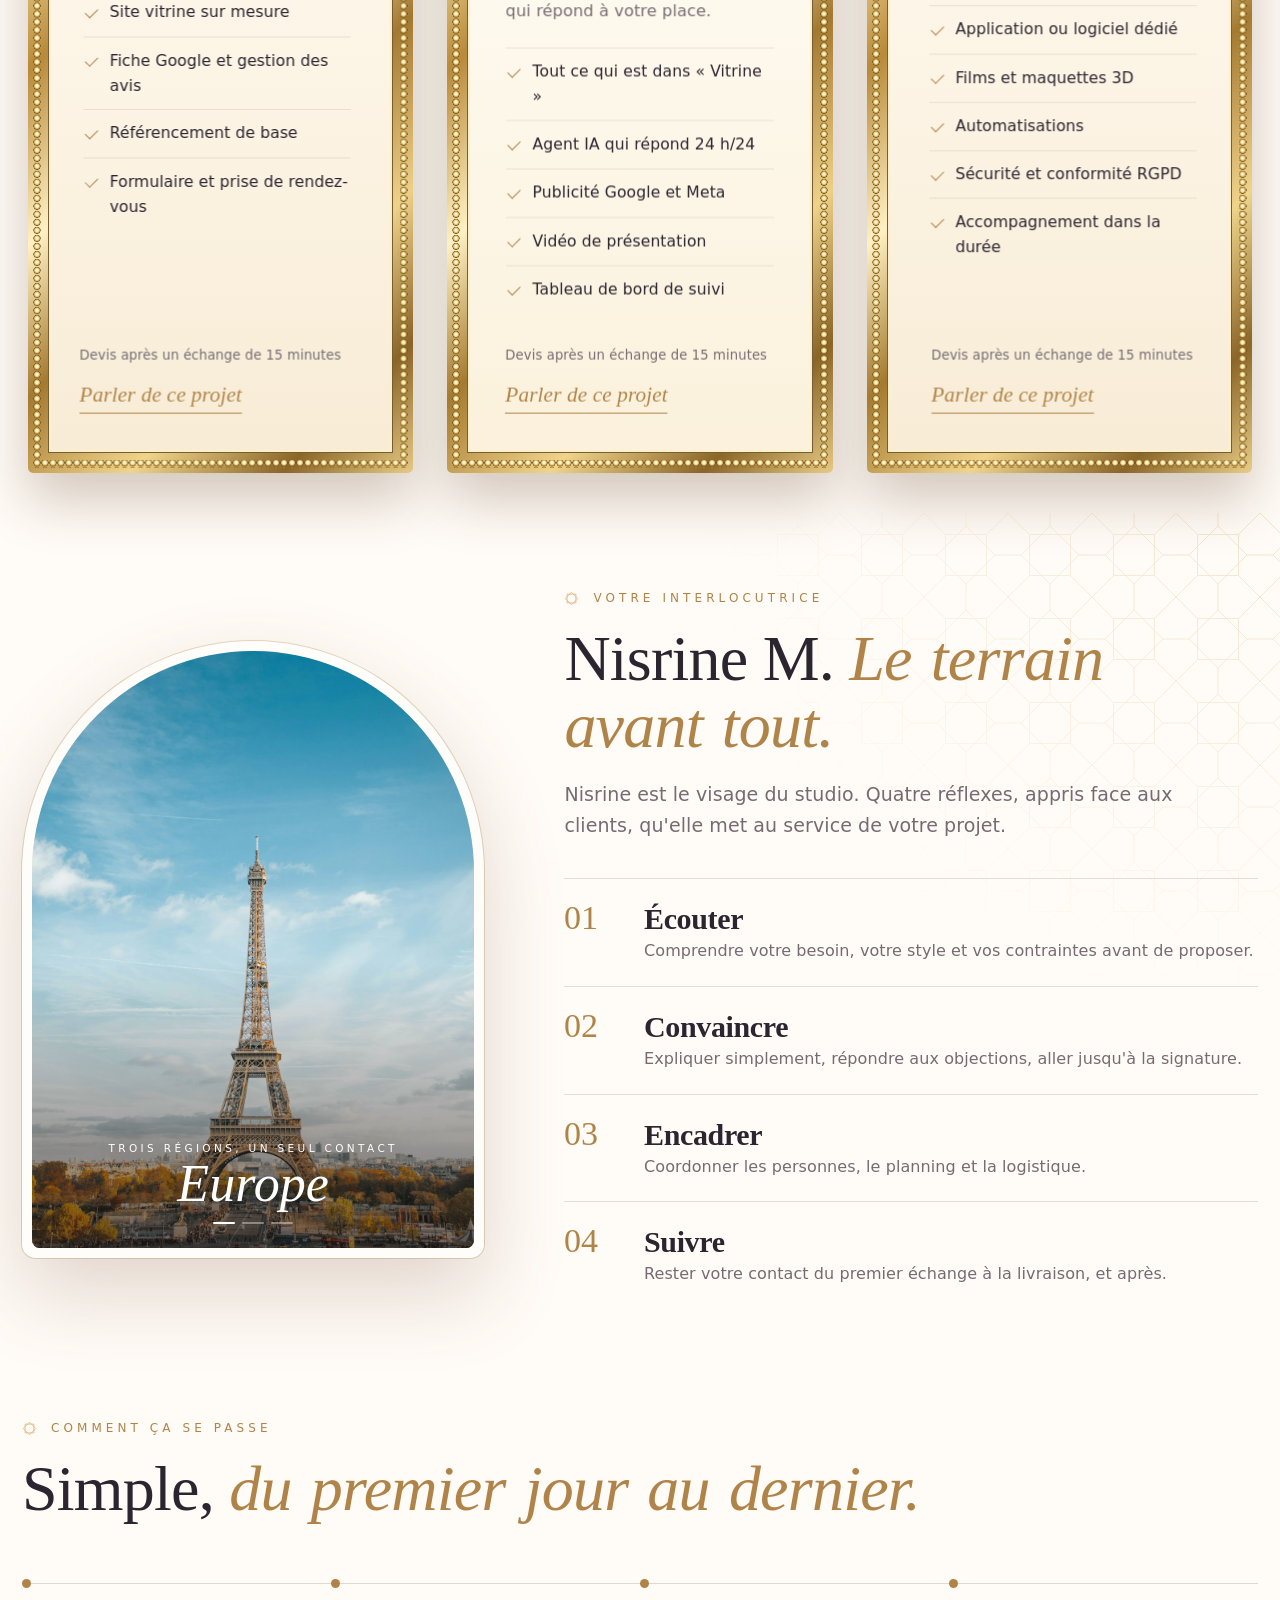
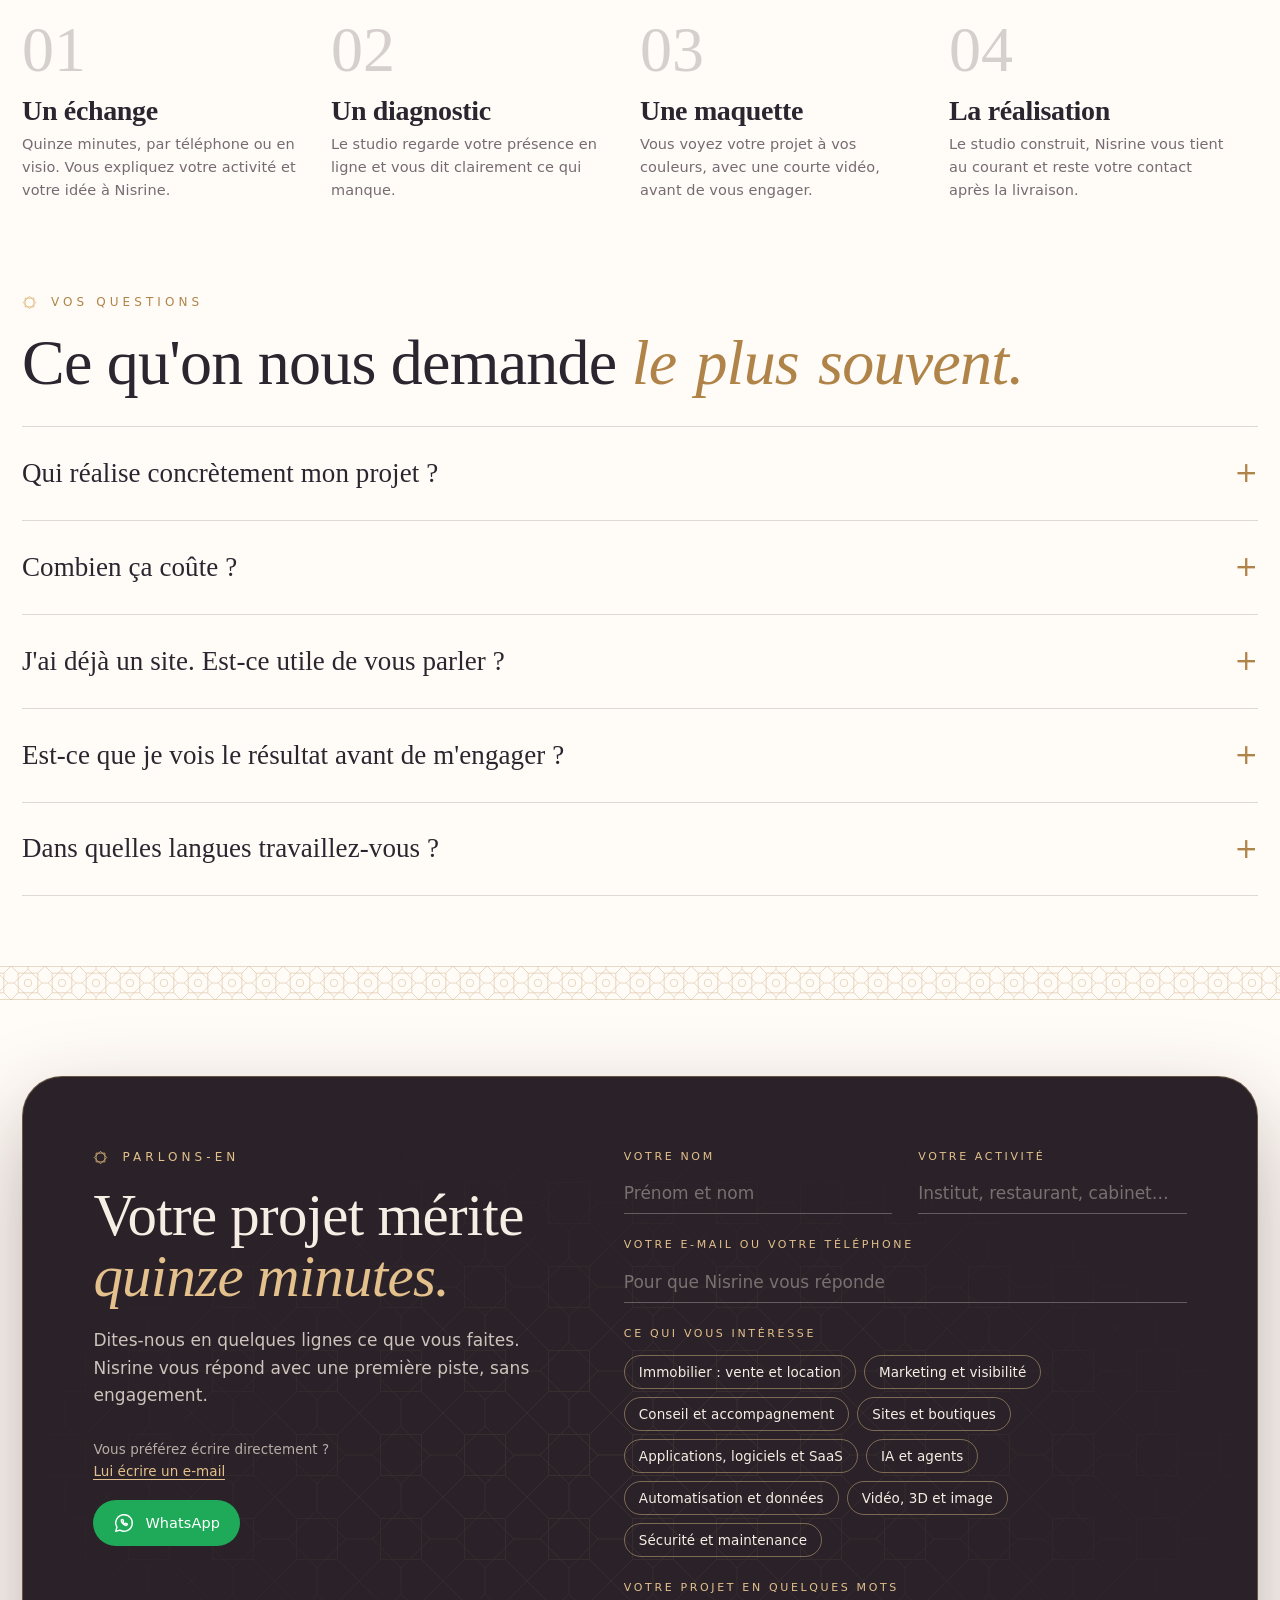
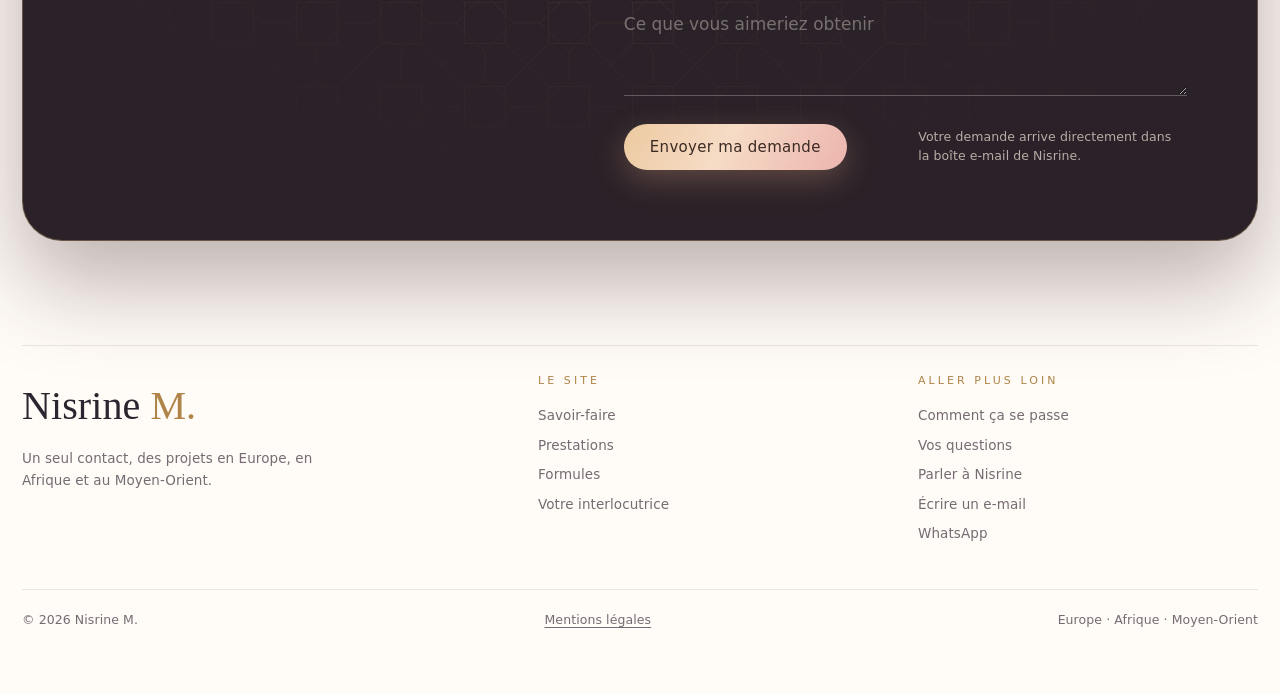
==== commit e8ae11b7: "Plaque de l'accueil : Apporteuse d'affaires / Une seule interlocutrice Co-Authored-By: Claude Fable " ====
--- a/index.html
+++ b/index.html
@@ -93,7 +93,7 @@
         <ul class="faits tfaits"><li><b>10 ans</b>de terrain commercial</li><li><b><span data-total>98</span> prestations</b>réunies dans un seul studio</li><li><b>3 régions</b>Europe, Afrique, Moyen-Orient</li></ul>
         <div class="domaine tdom">Aujourd'hui, pour <b id="domaine">le commerce</b></div>
       </div></div>
-      <figcaption class="plaque"><b>Apporteuse d'affaires</b><span>Madame Nisrine M.</span></figcaption>
+      <figcaption class="plaque"><b>Apporteuse d'affaires</b><span>Une seule interlocutrice</span></figcaption>
     </figure>
   </div>
 </section>
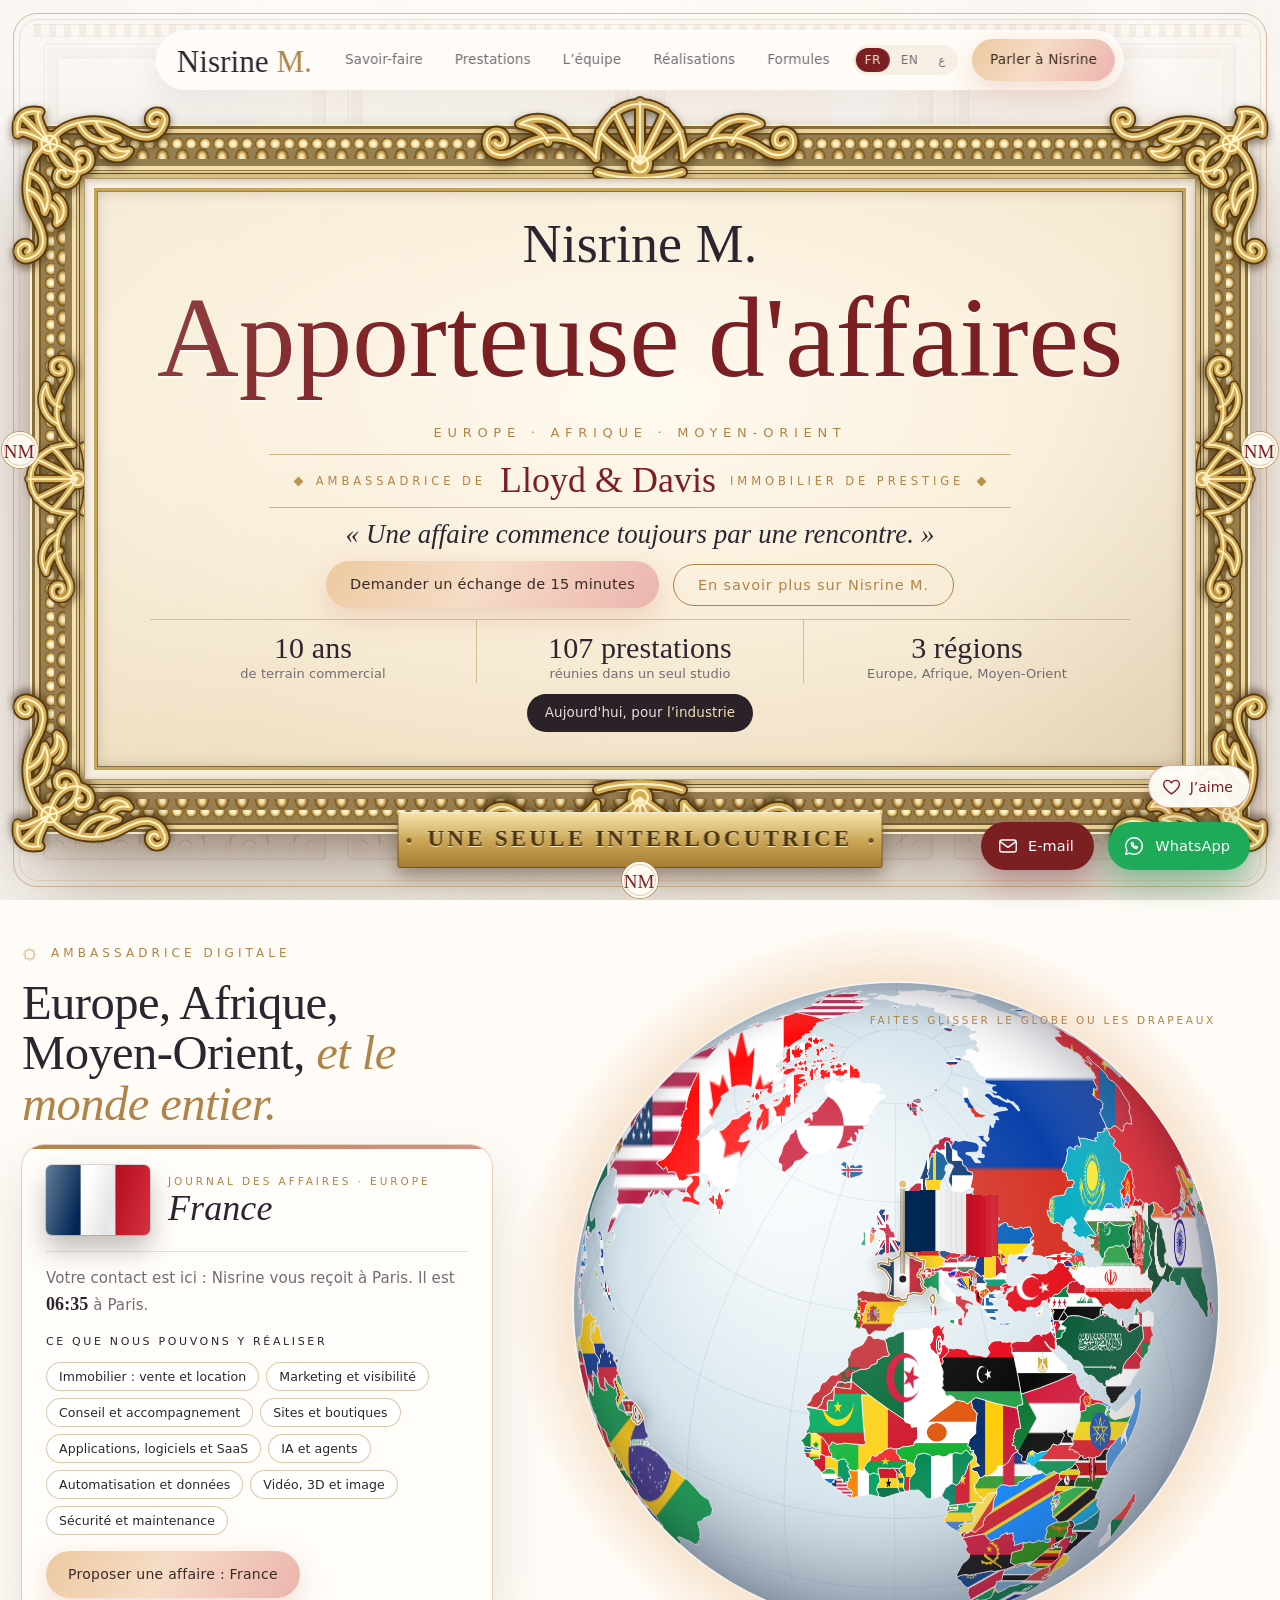
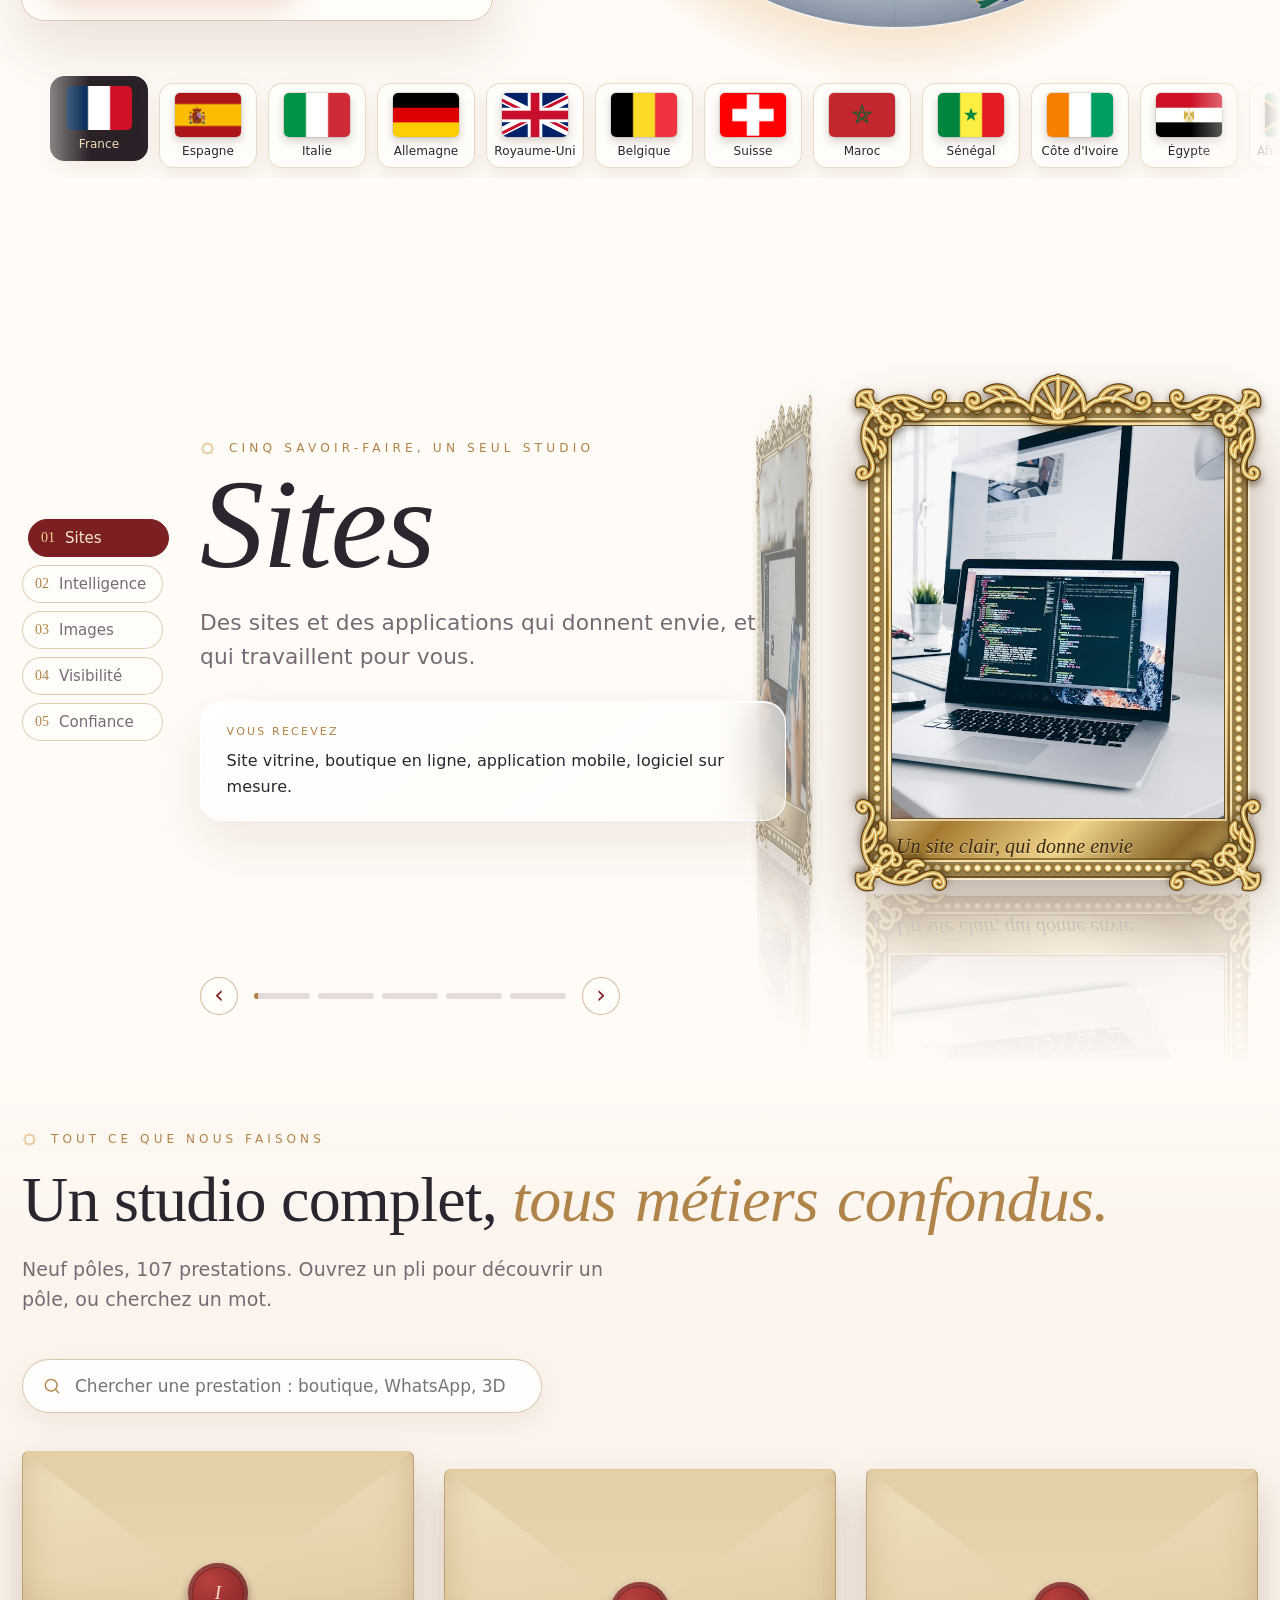
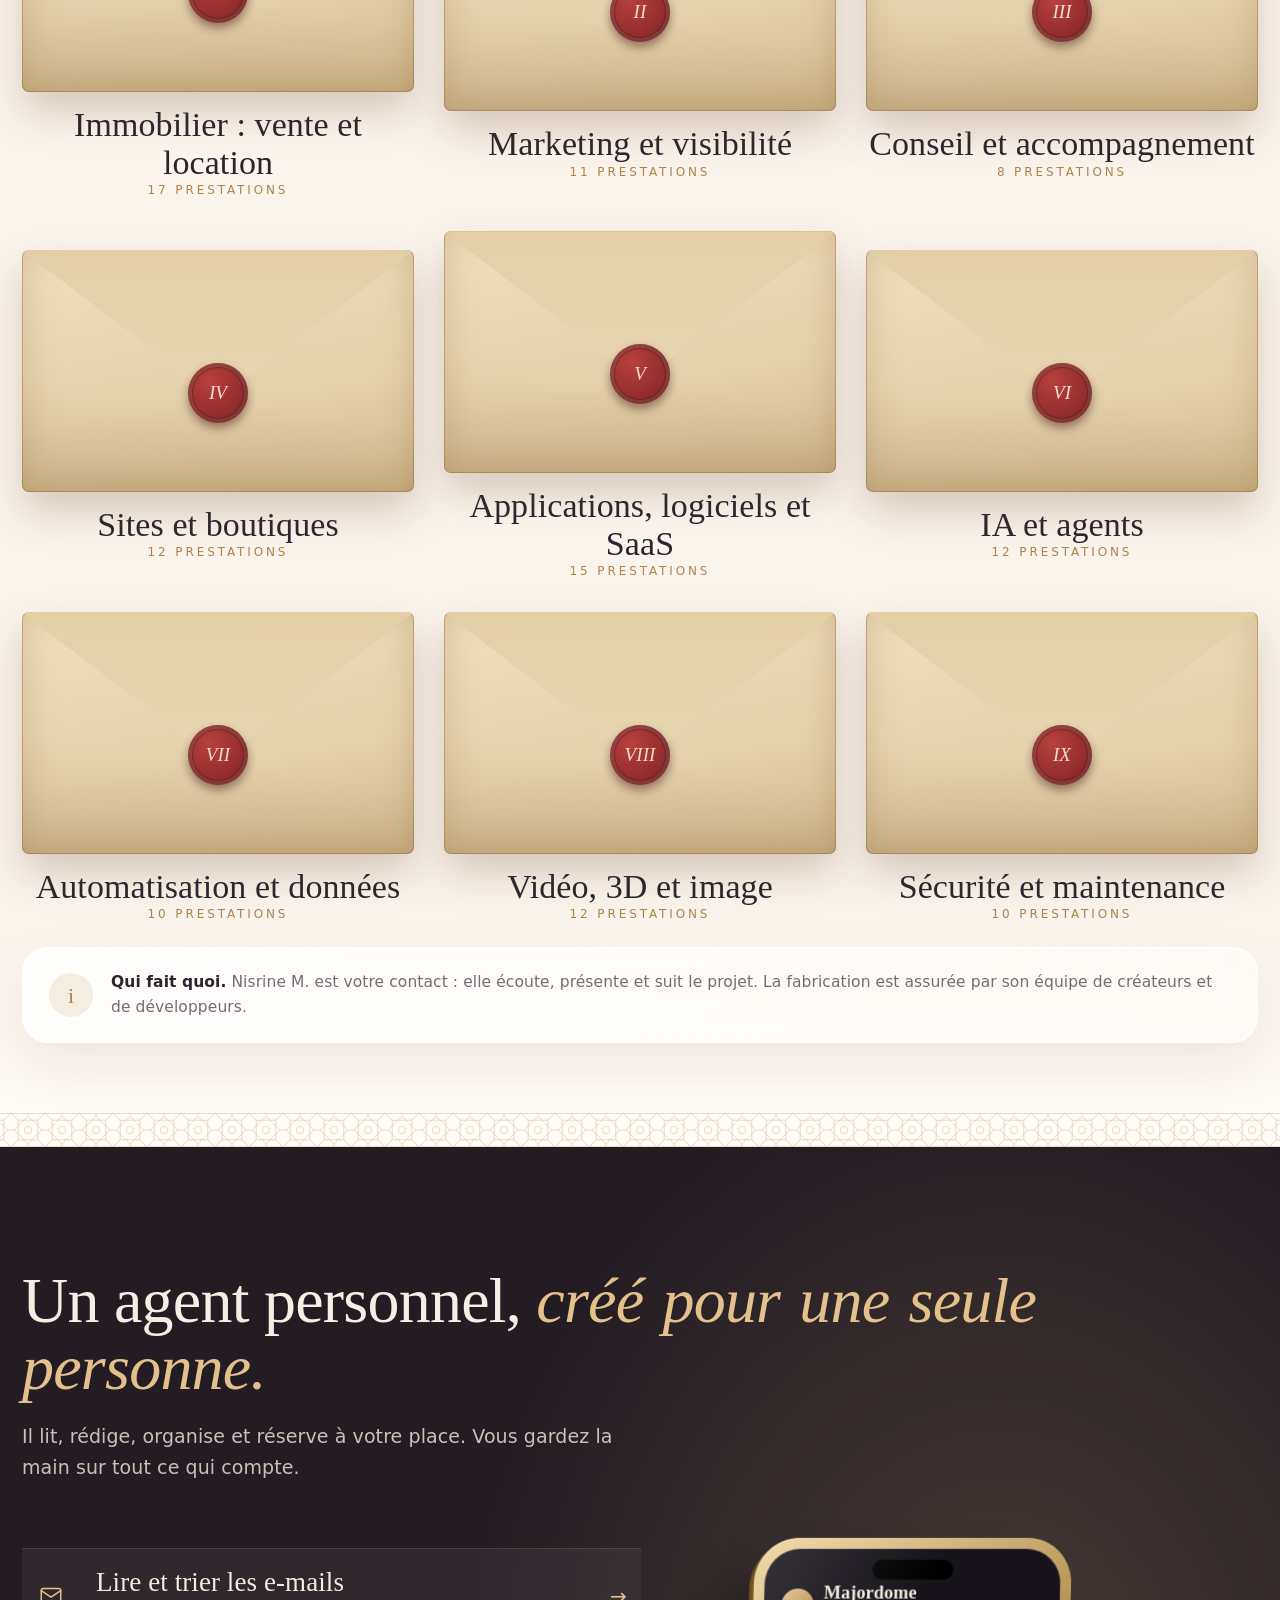
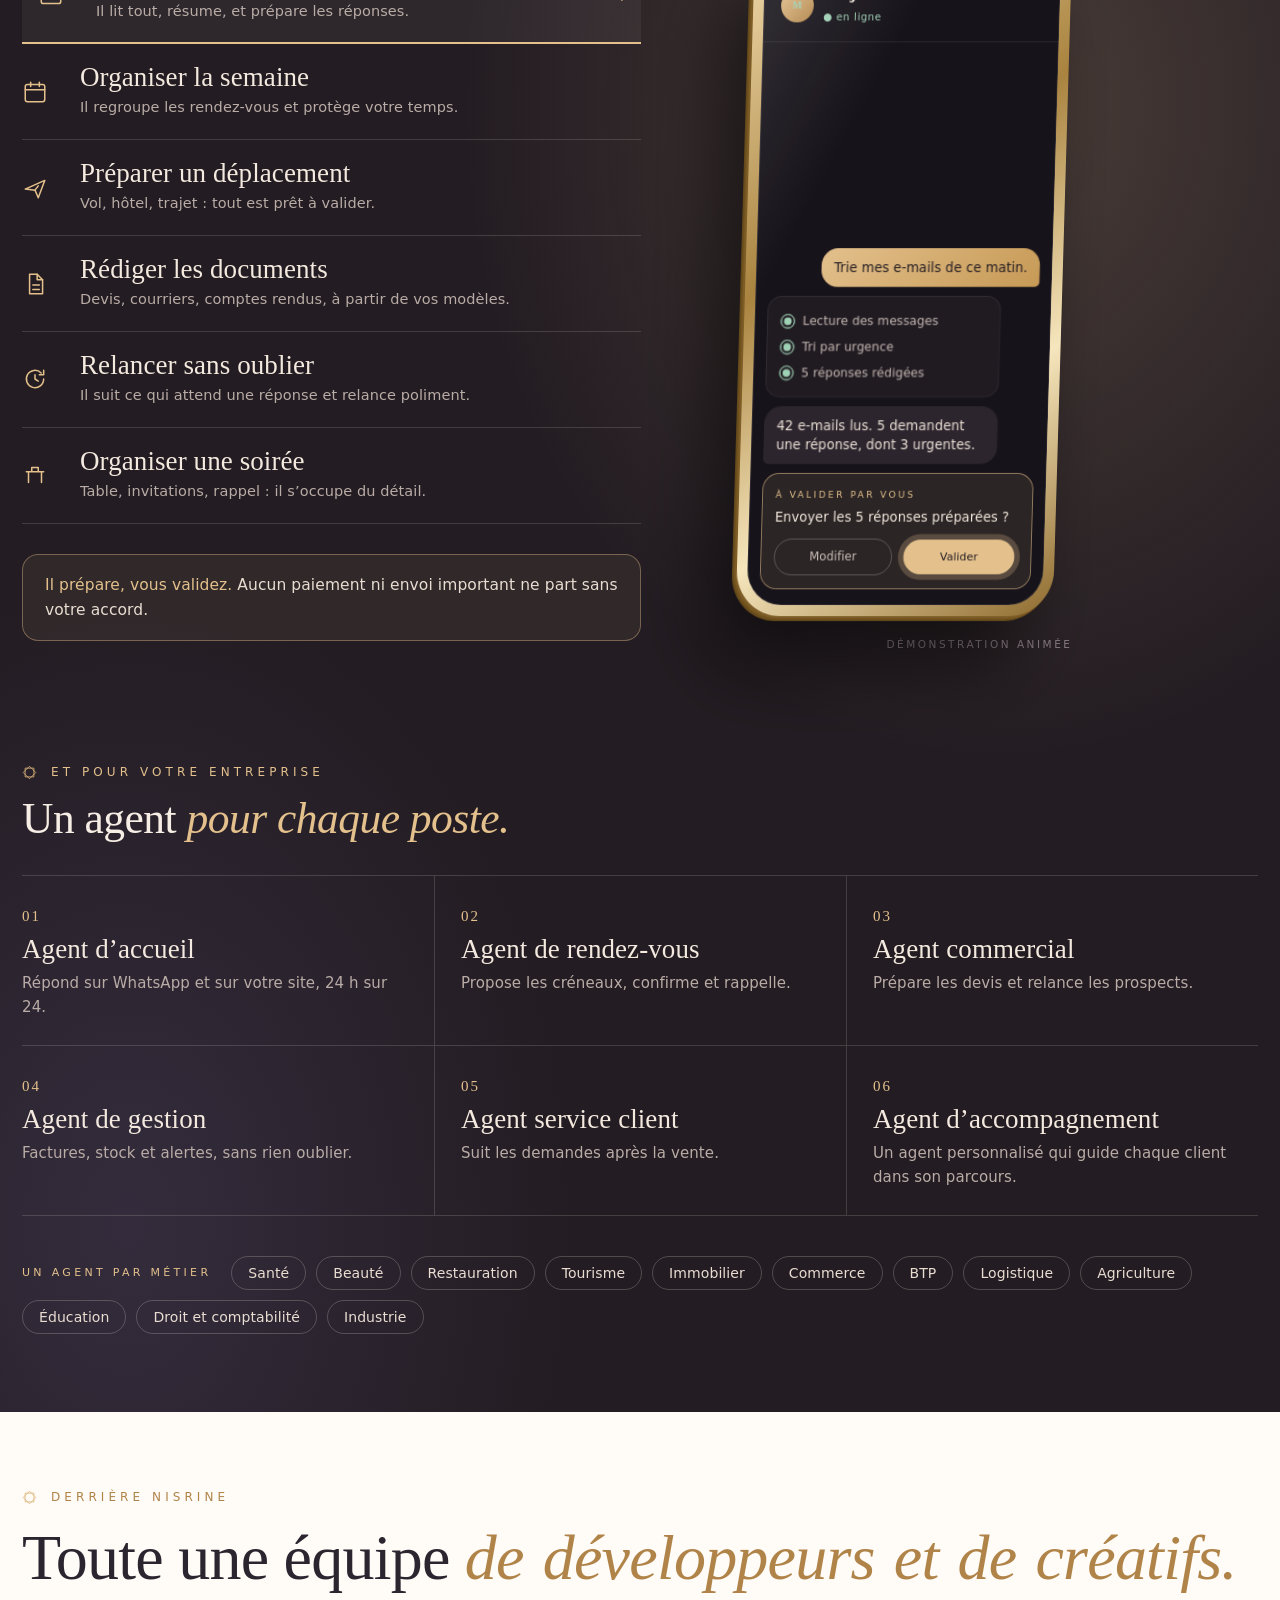
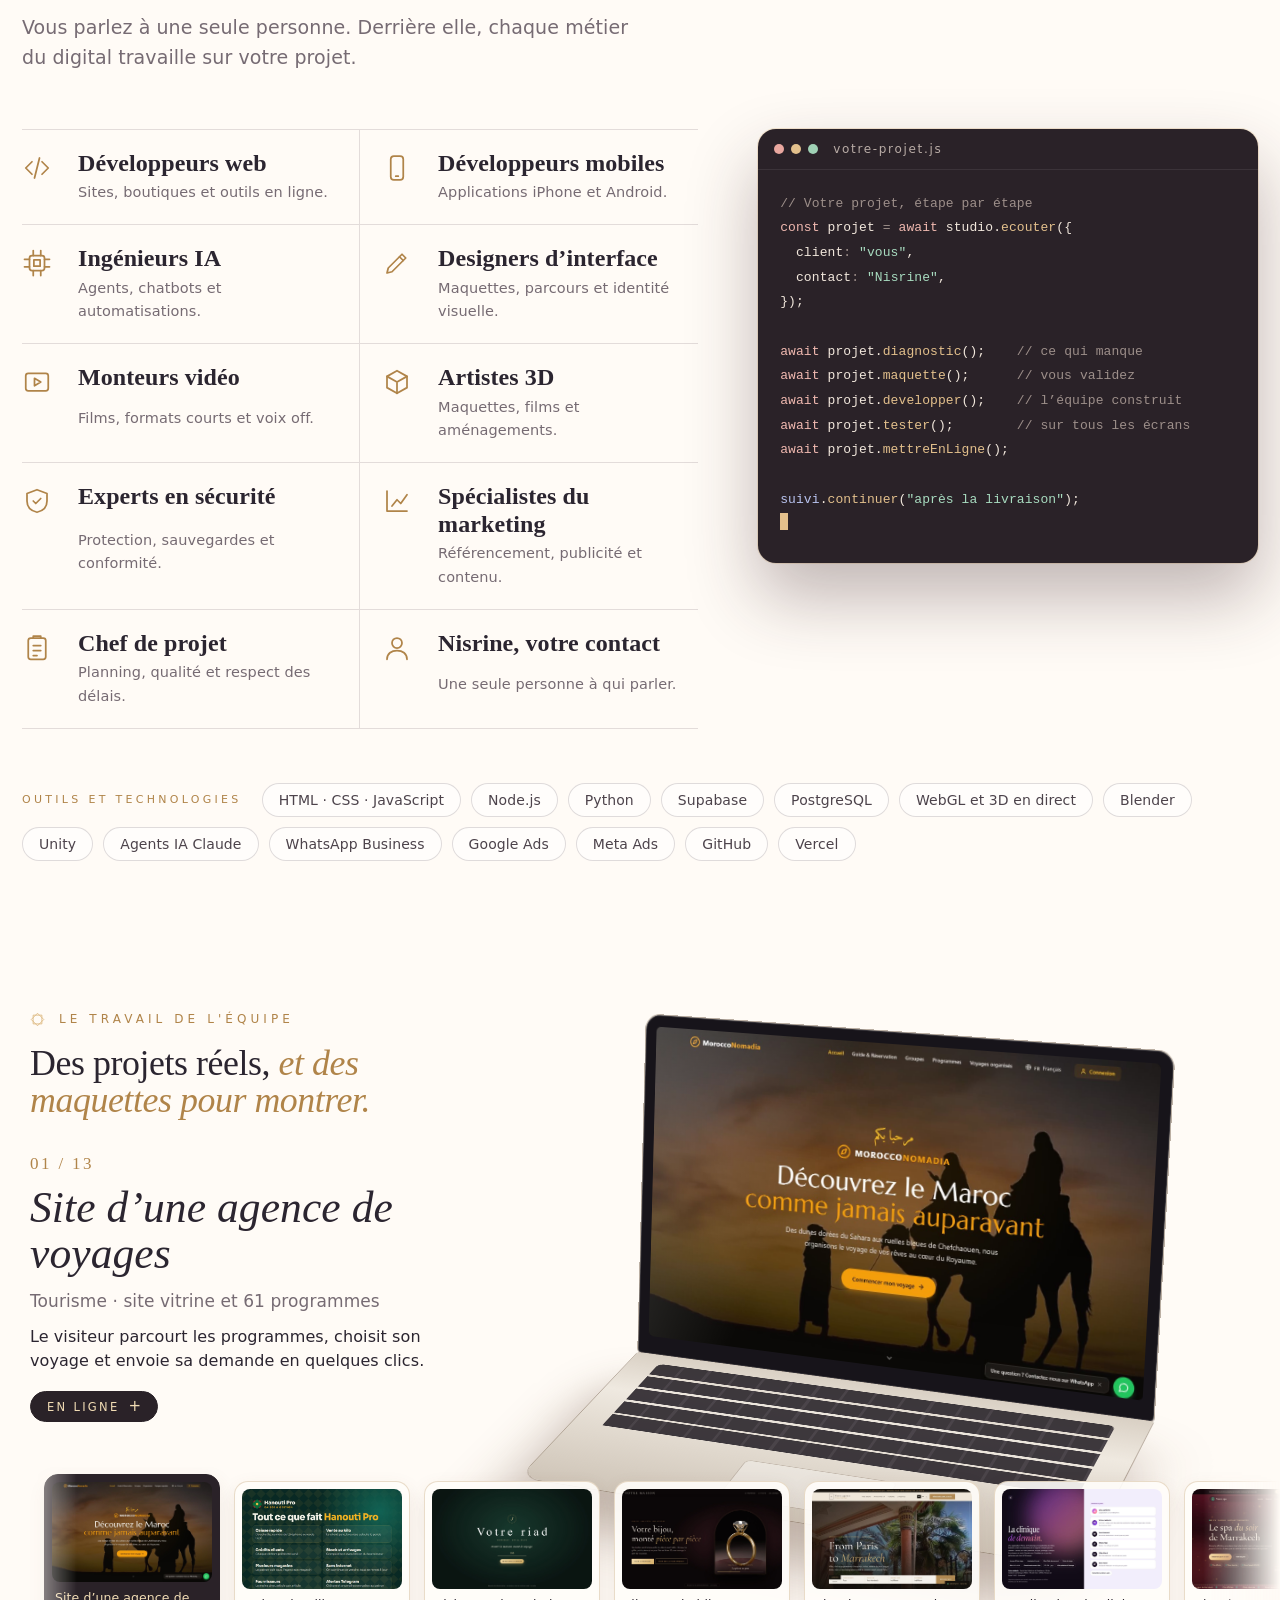
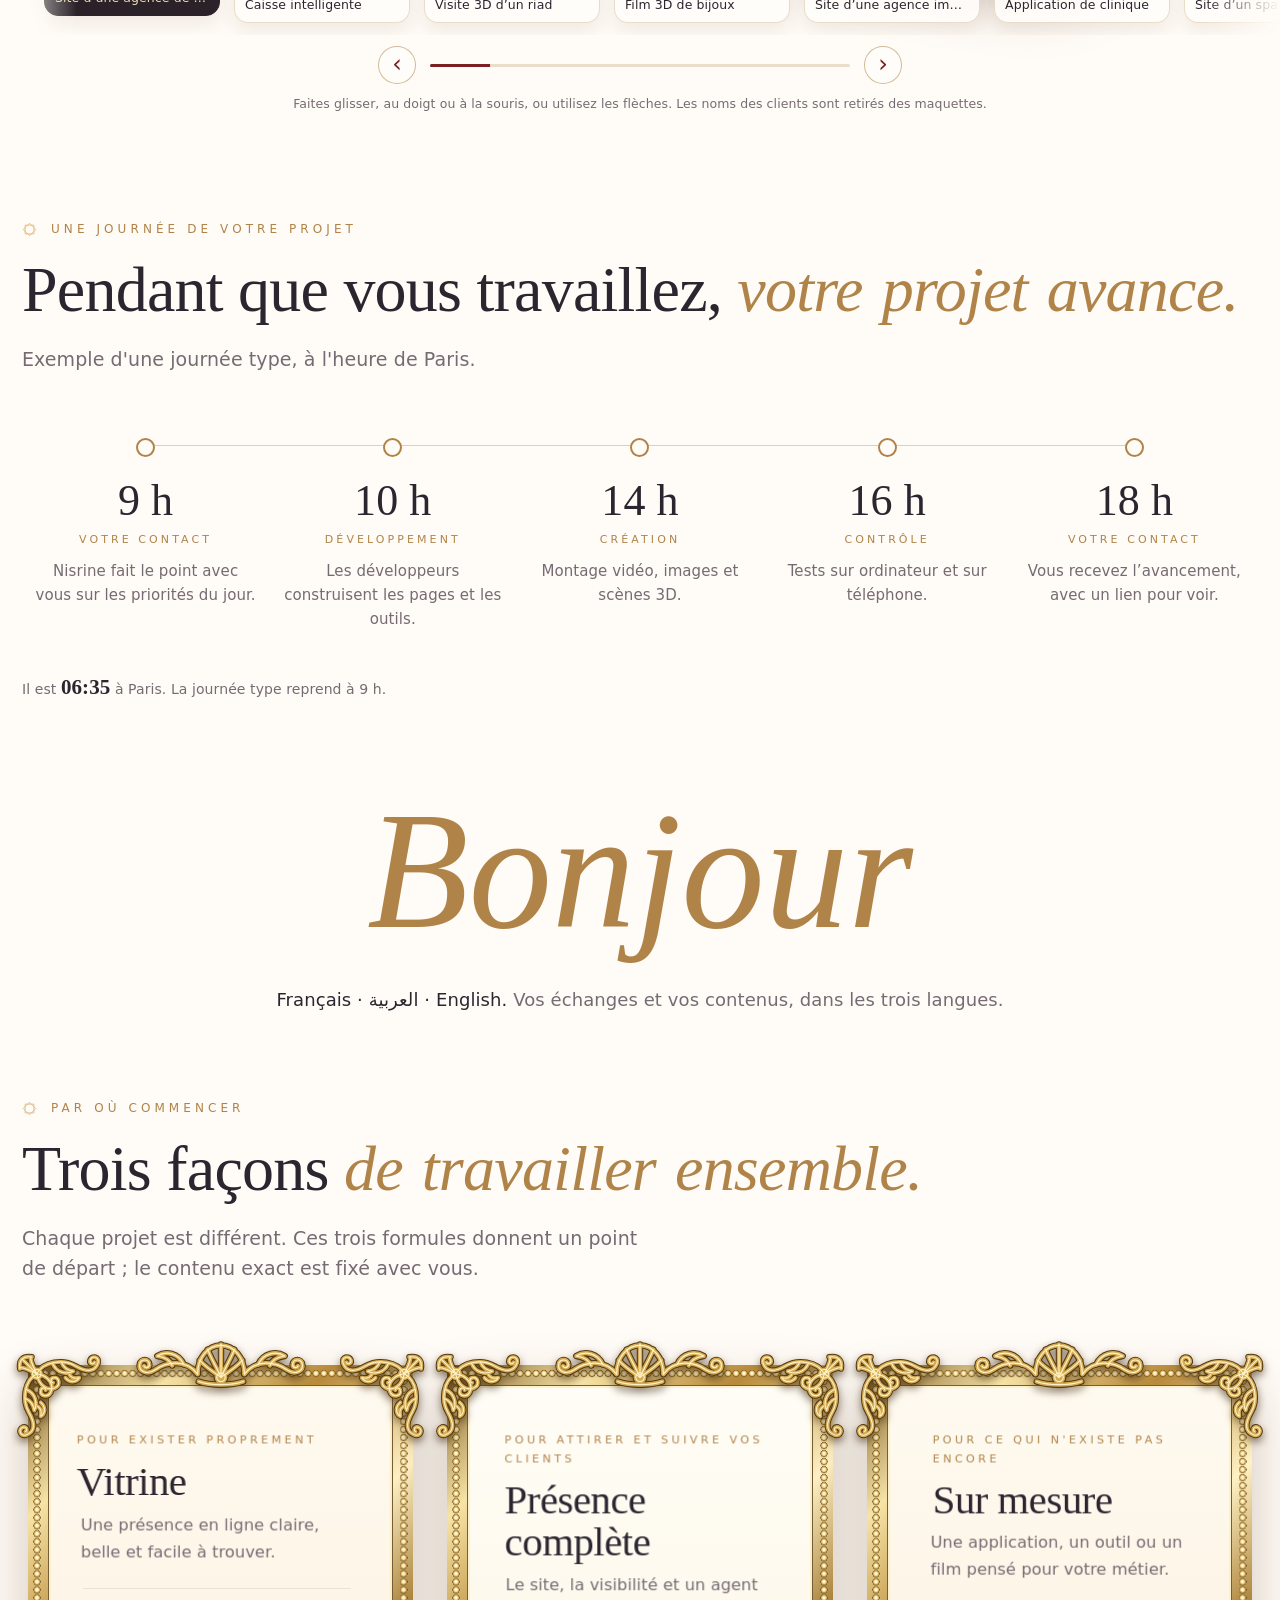
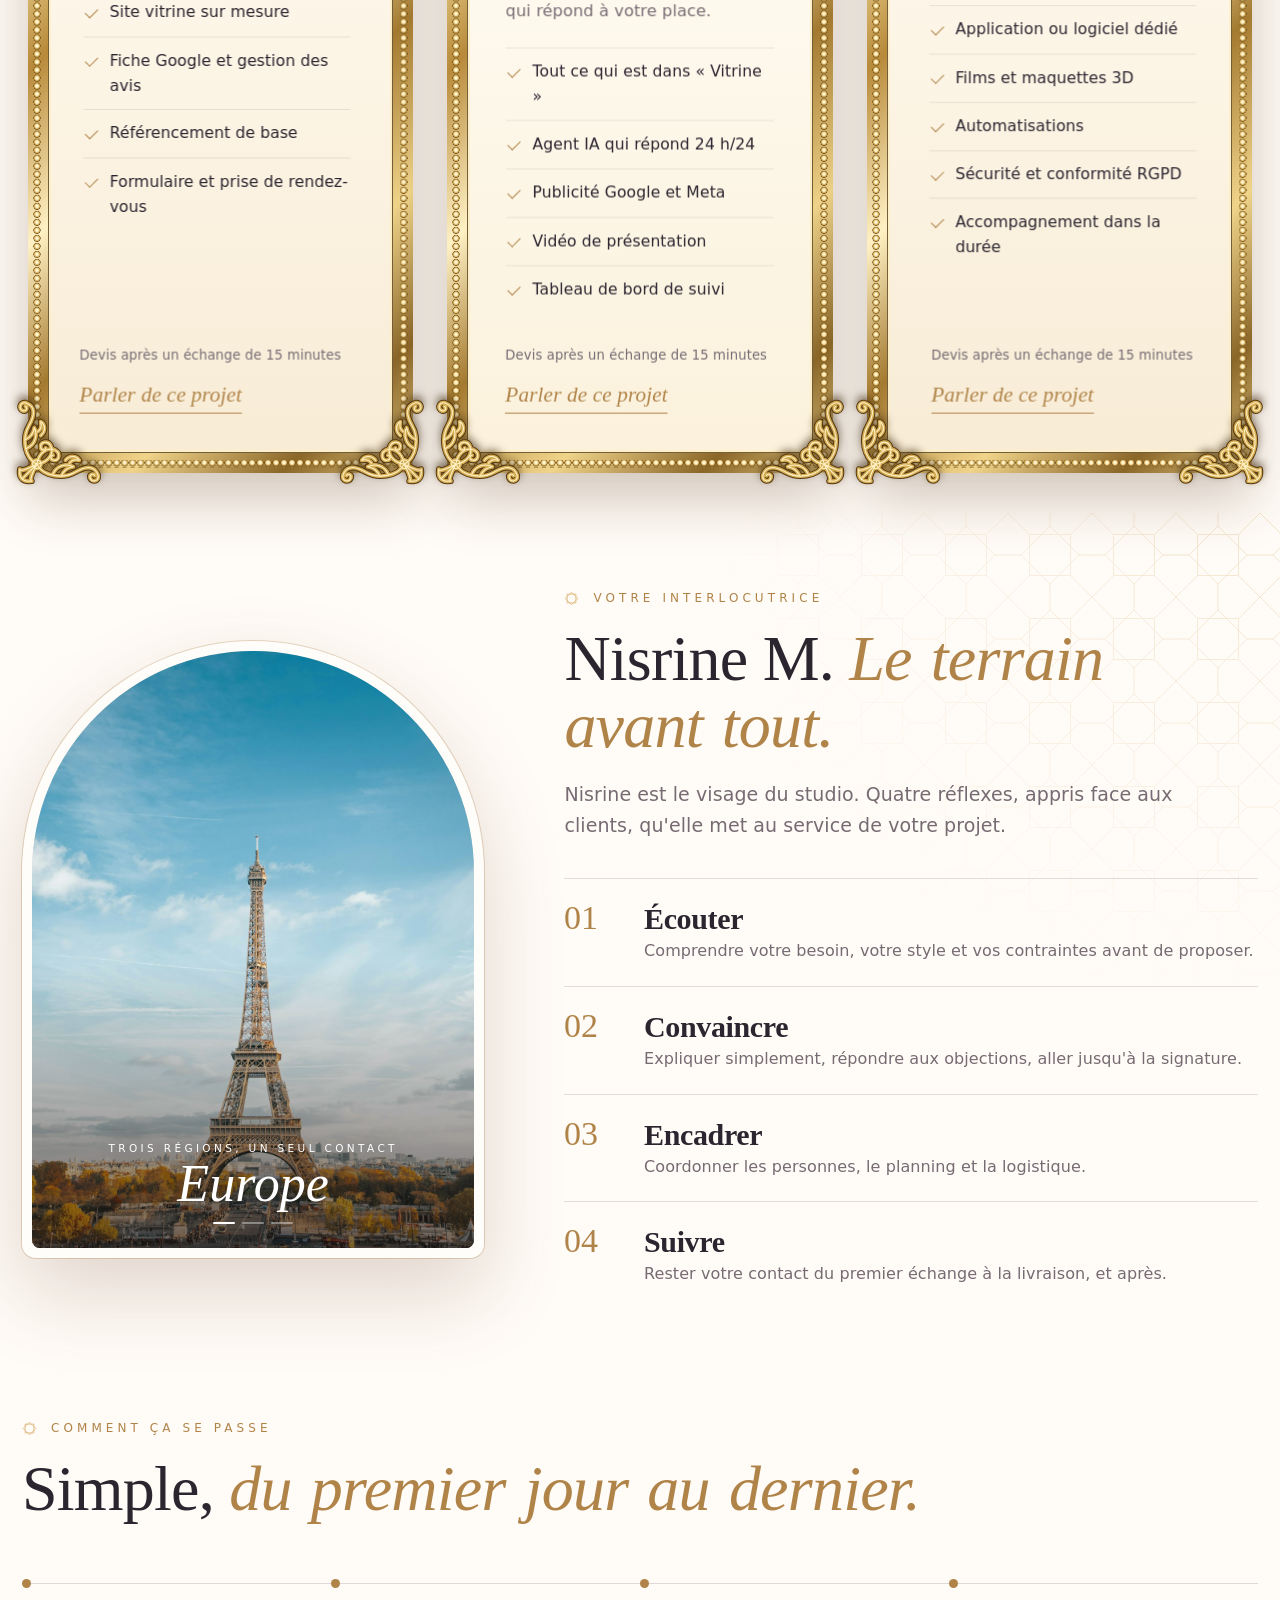
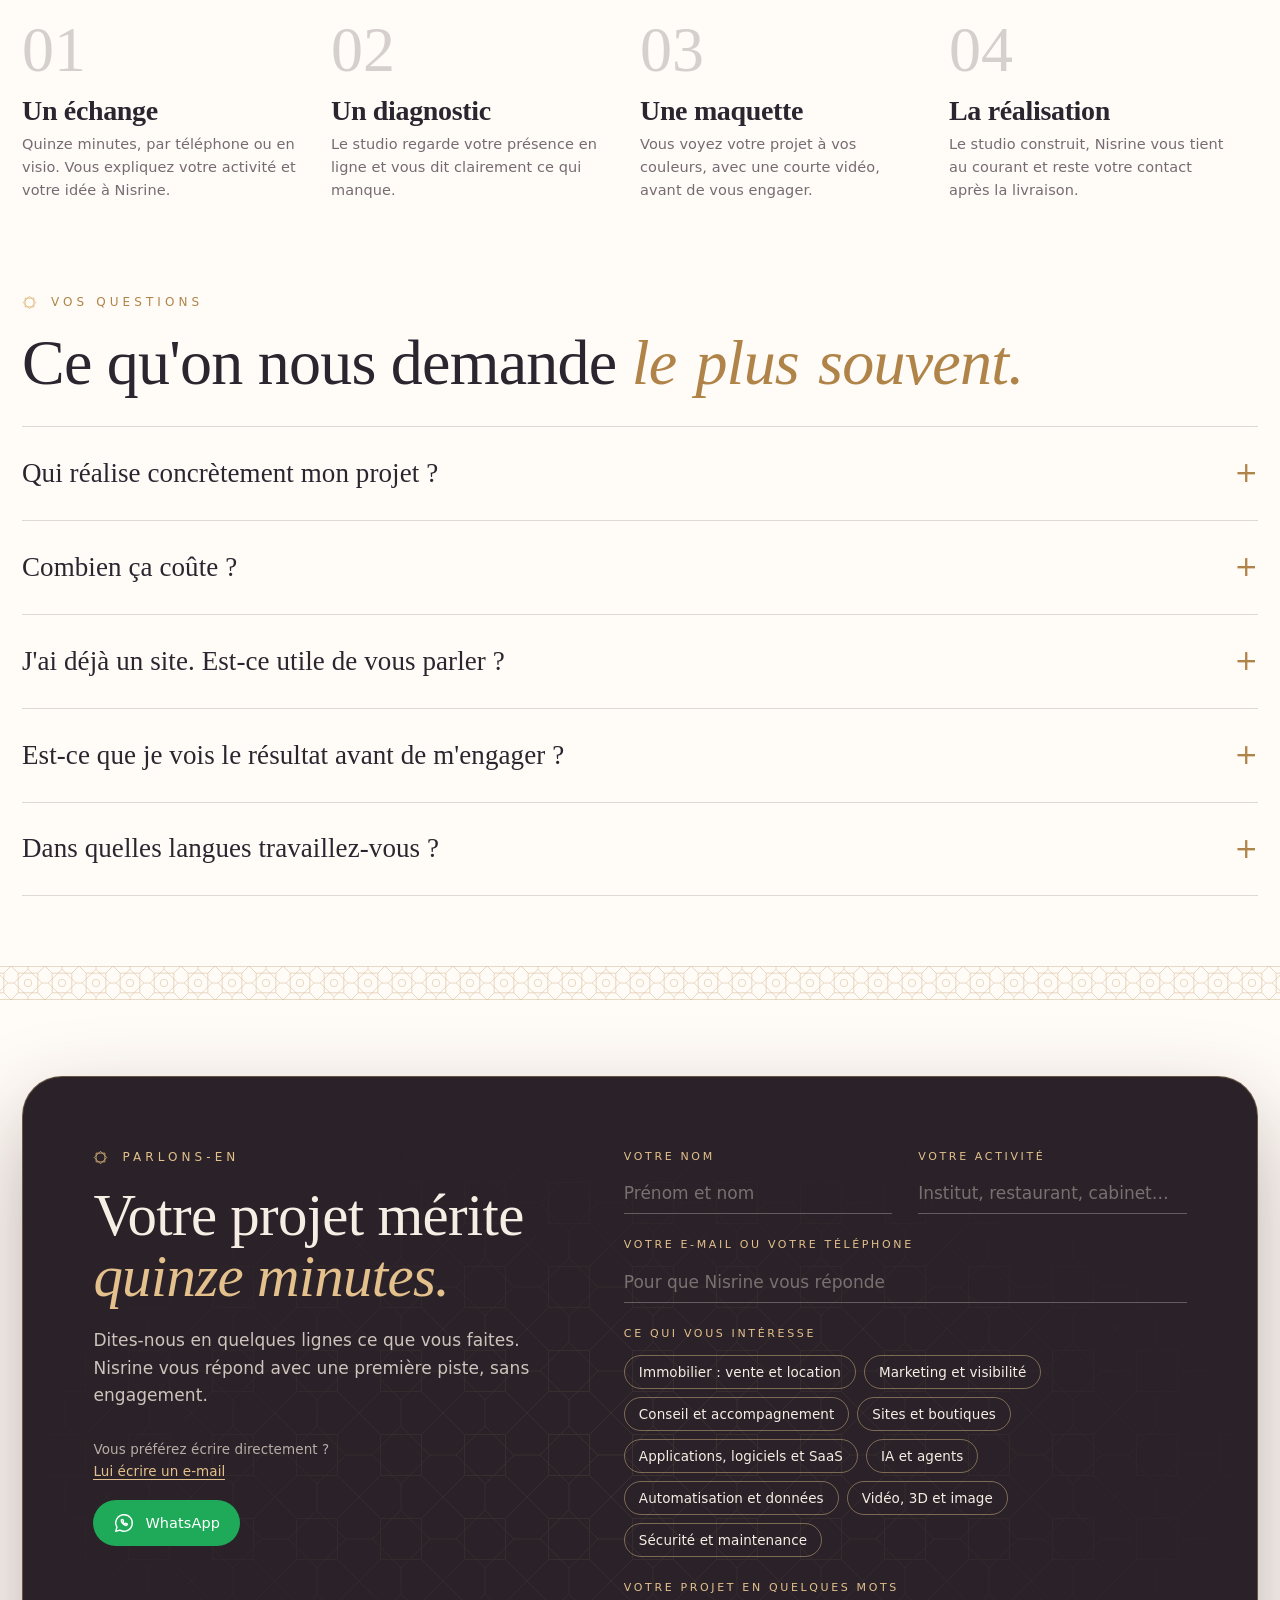
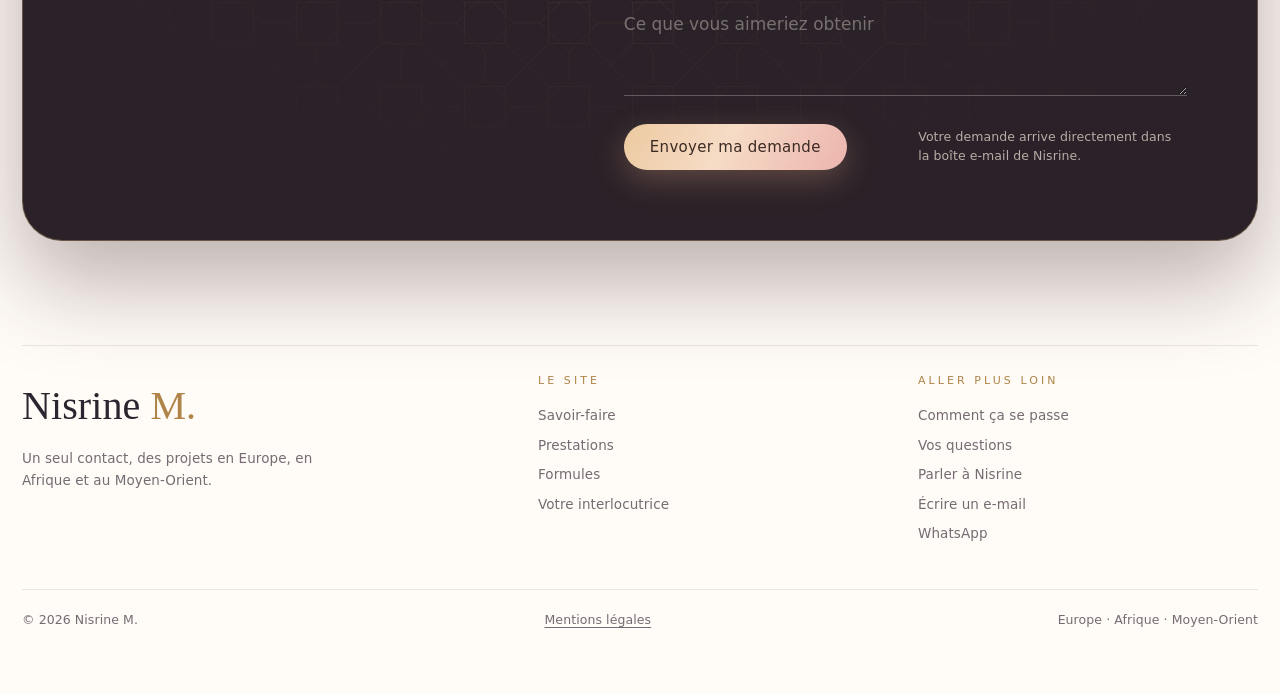
==== commit 61fd8a69: "Plaque de l'accueil : une seule ligne, Une seule interlocutrice Co-Authored-By: Claude Fable 5.2 <no" ====
--- a/index.html
+++ b/index.html
@@ -93,7 +93,7 @@
         <ul class="faits tfaits"><li><b>10 ans</b>de terrain commercial</li><li><b><span data-total>98</span> prestations</b>réunies dans un seul studio</li><li><b>3 régions</b>Europe, Afrique, Moyen-Orient</li></ul>
         <div class="domaine tdom">Aujourd'hui, pour <b id="domaine">le commerce</b></div>
       </div></div>
-      <figcaption class="plaque"><b>Apporteuse d'affaires</b><span>Une seule interlocutrice</span></figcaption>
+      <figcaption class="plaque"><b>Une seule interlocutrice</b></figcaption>
     </figure>
   </div>
 </section>
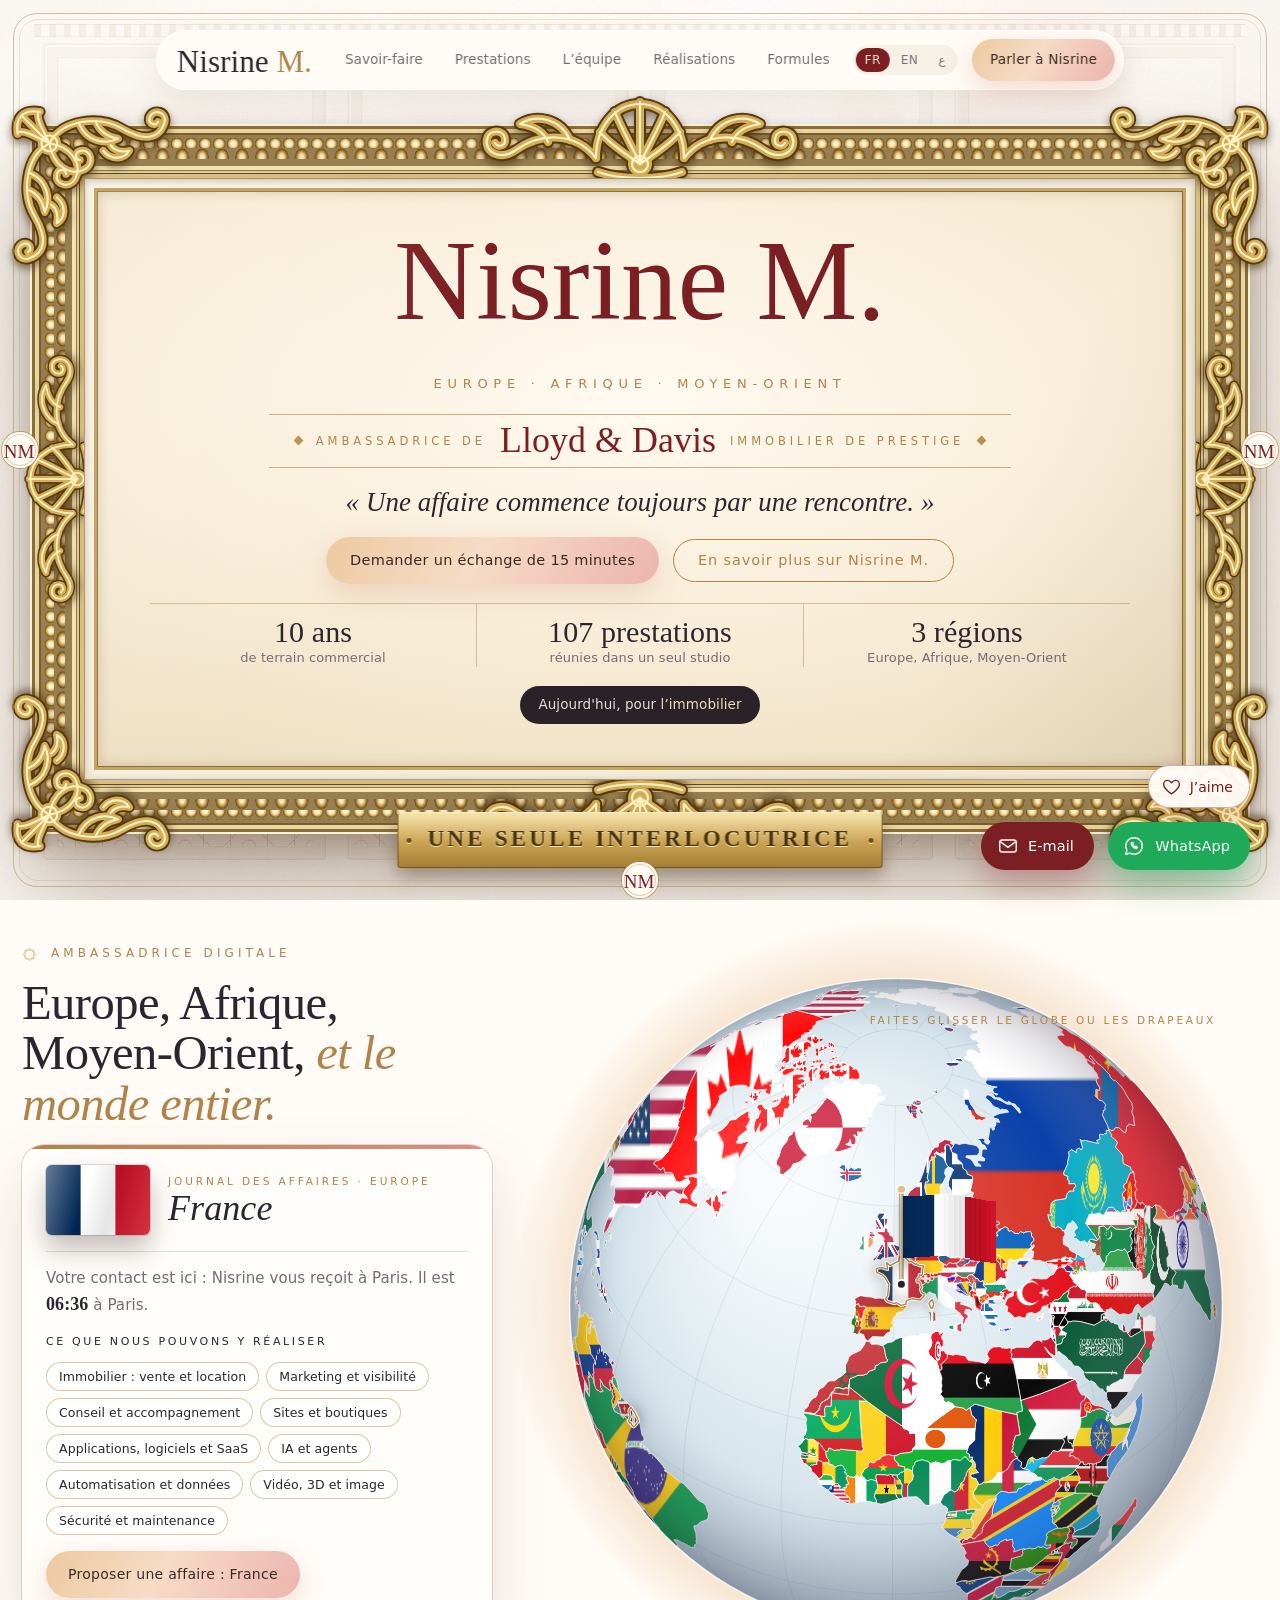
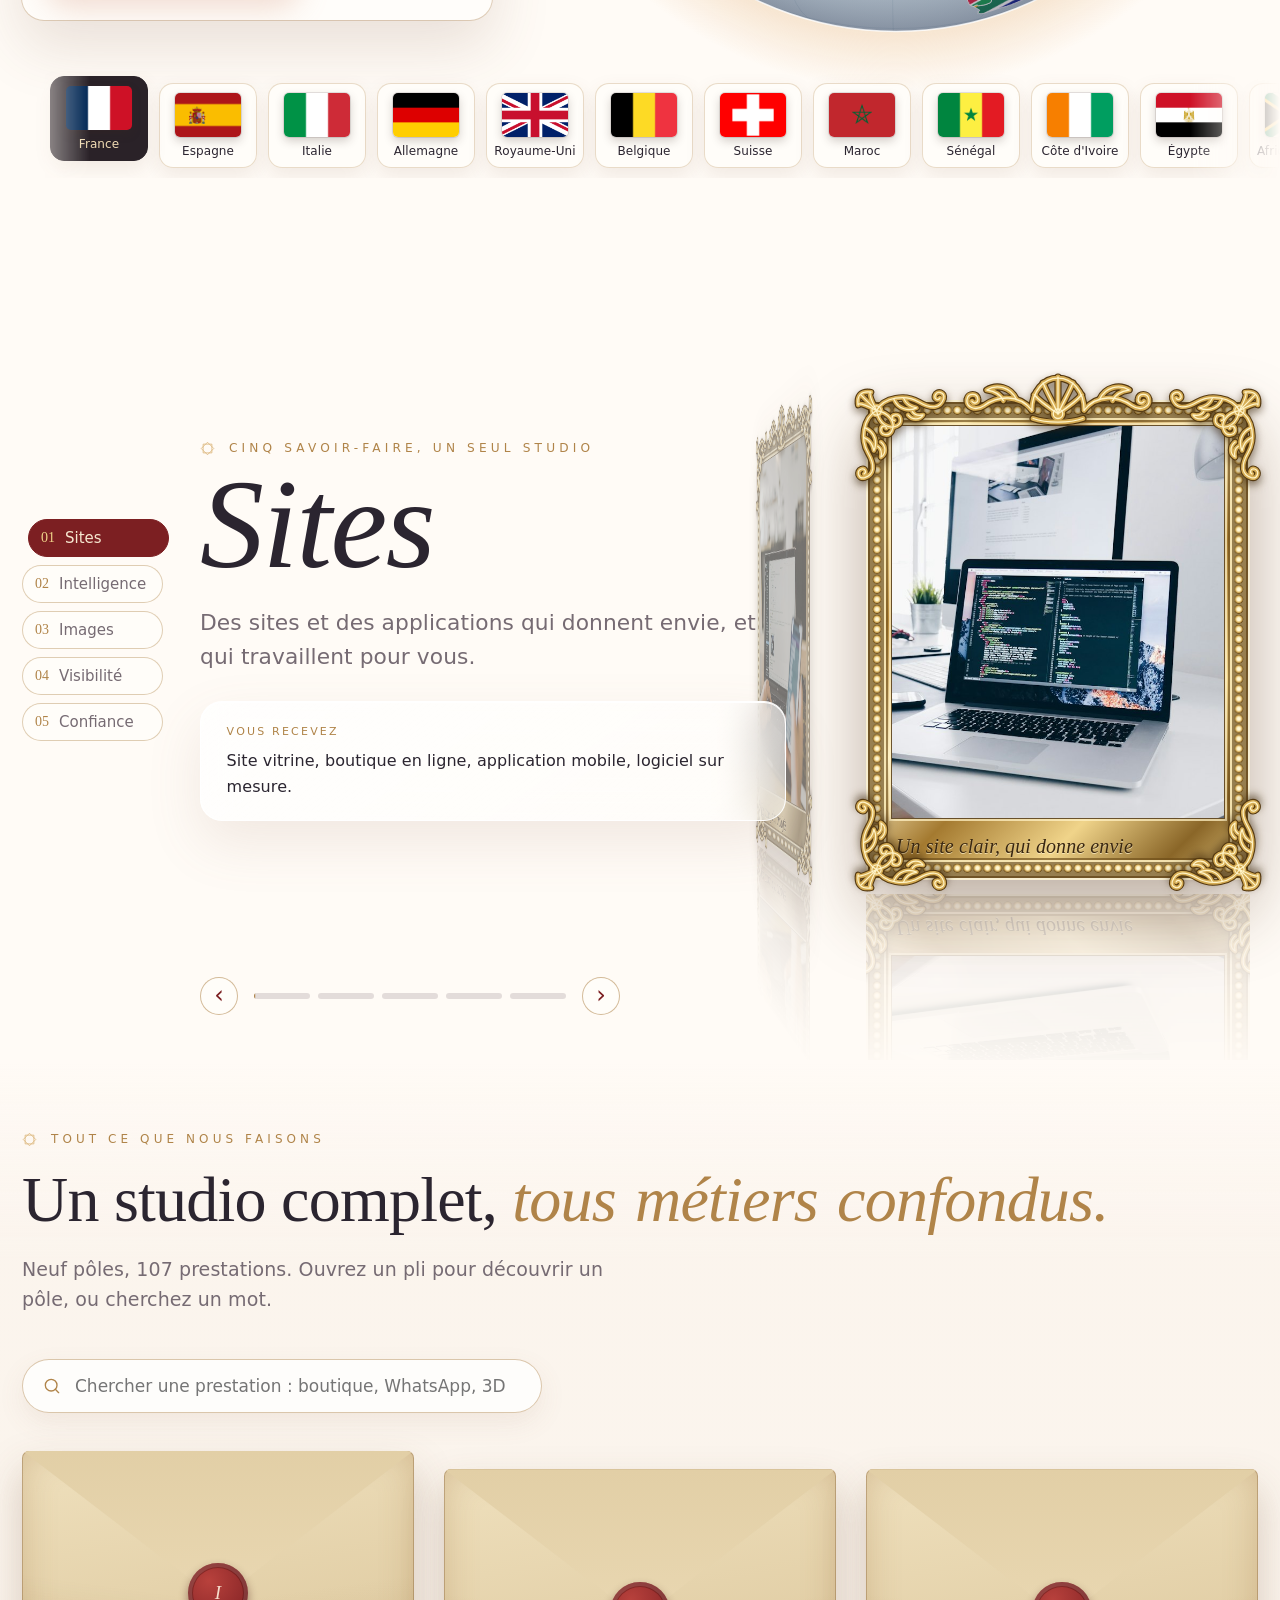
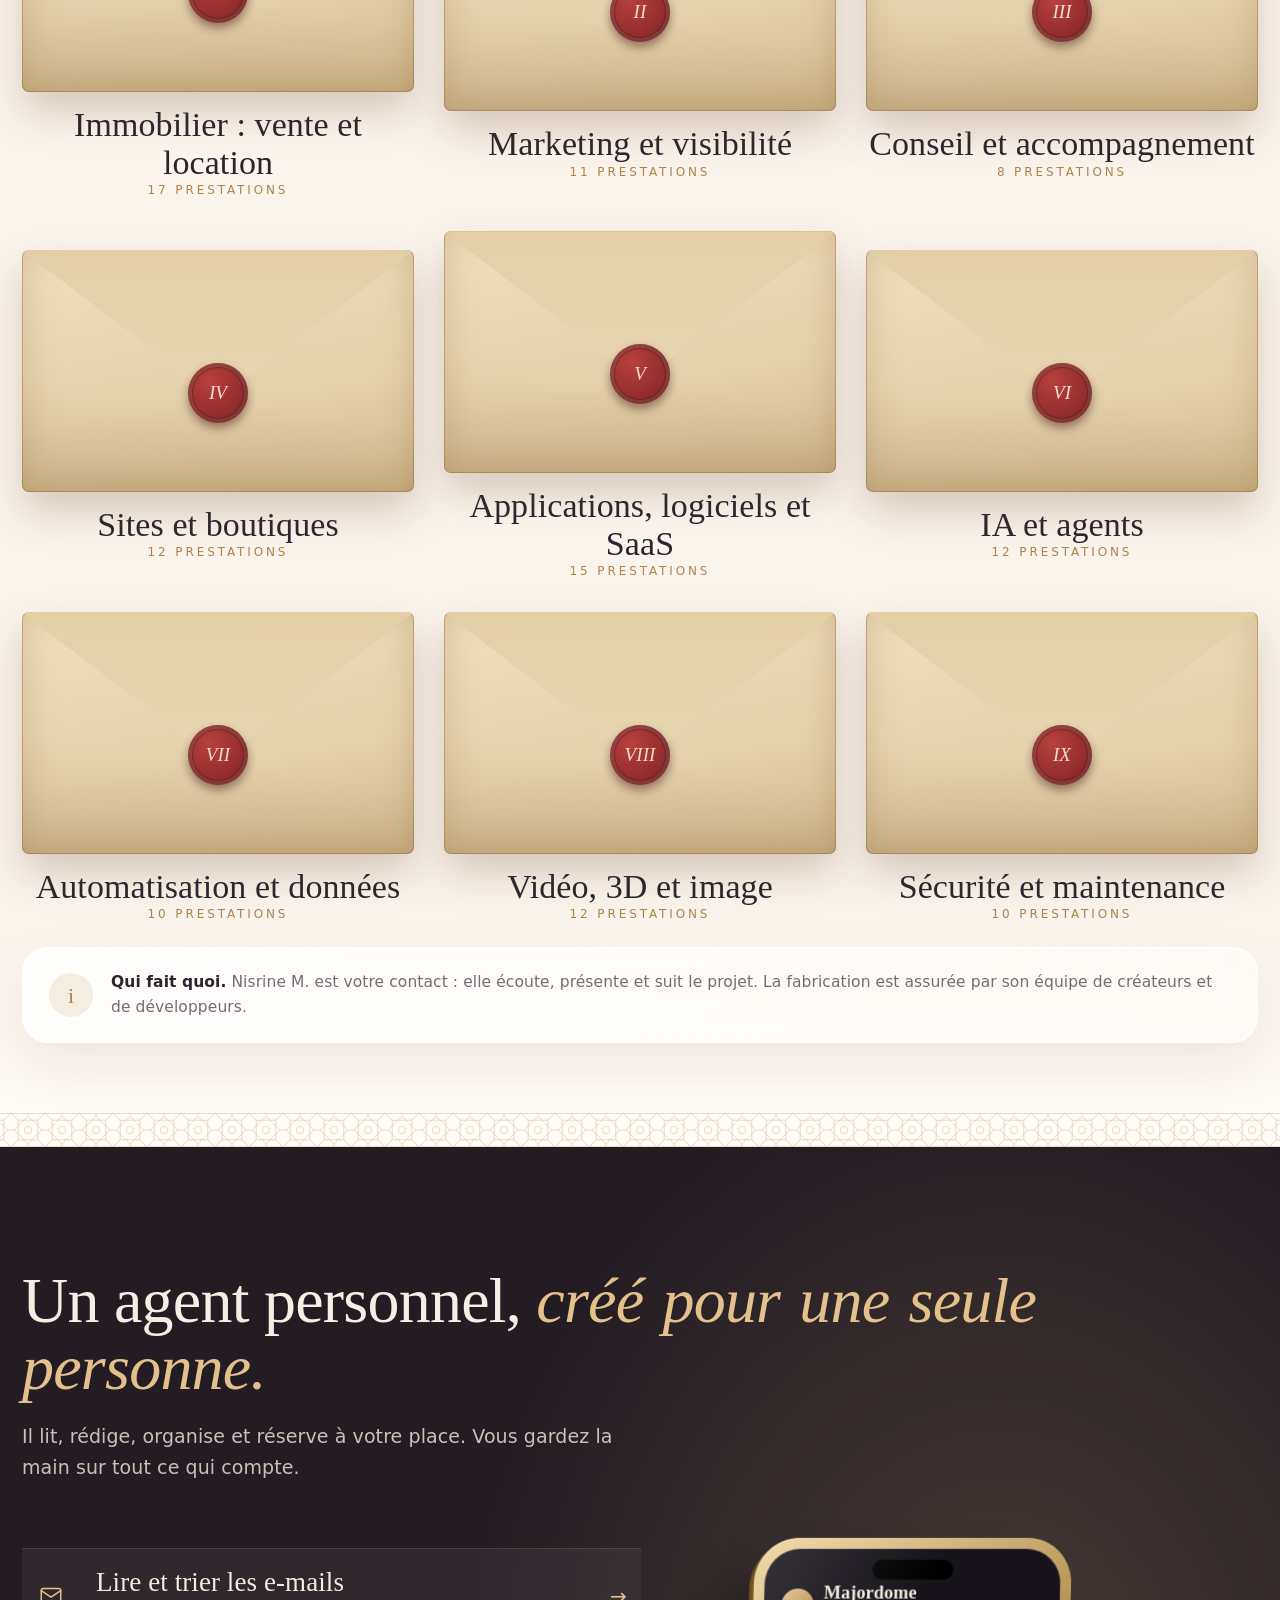
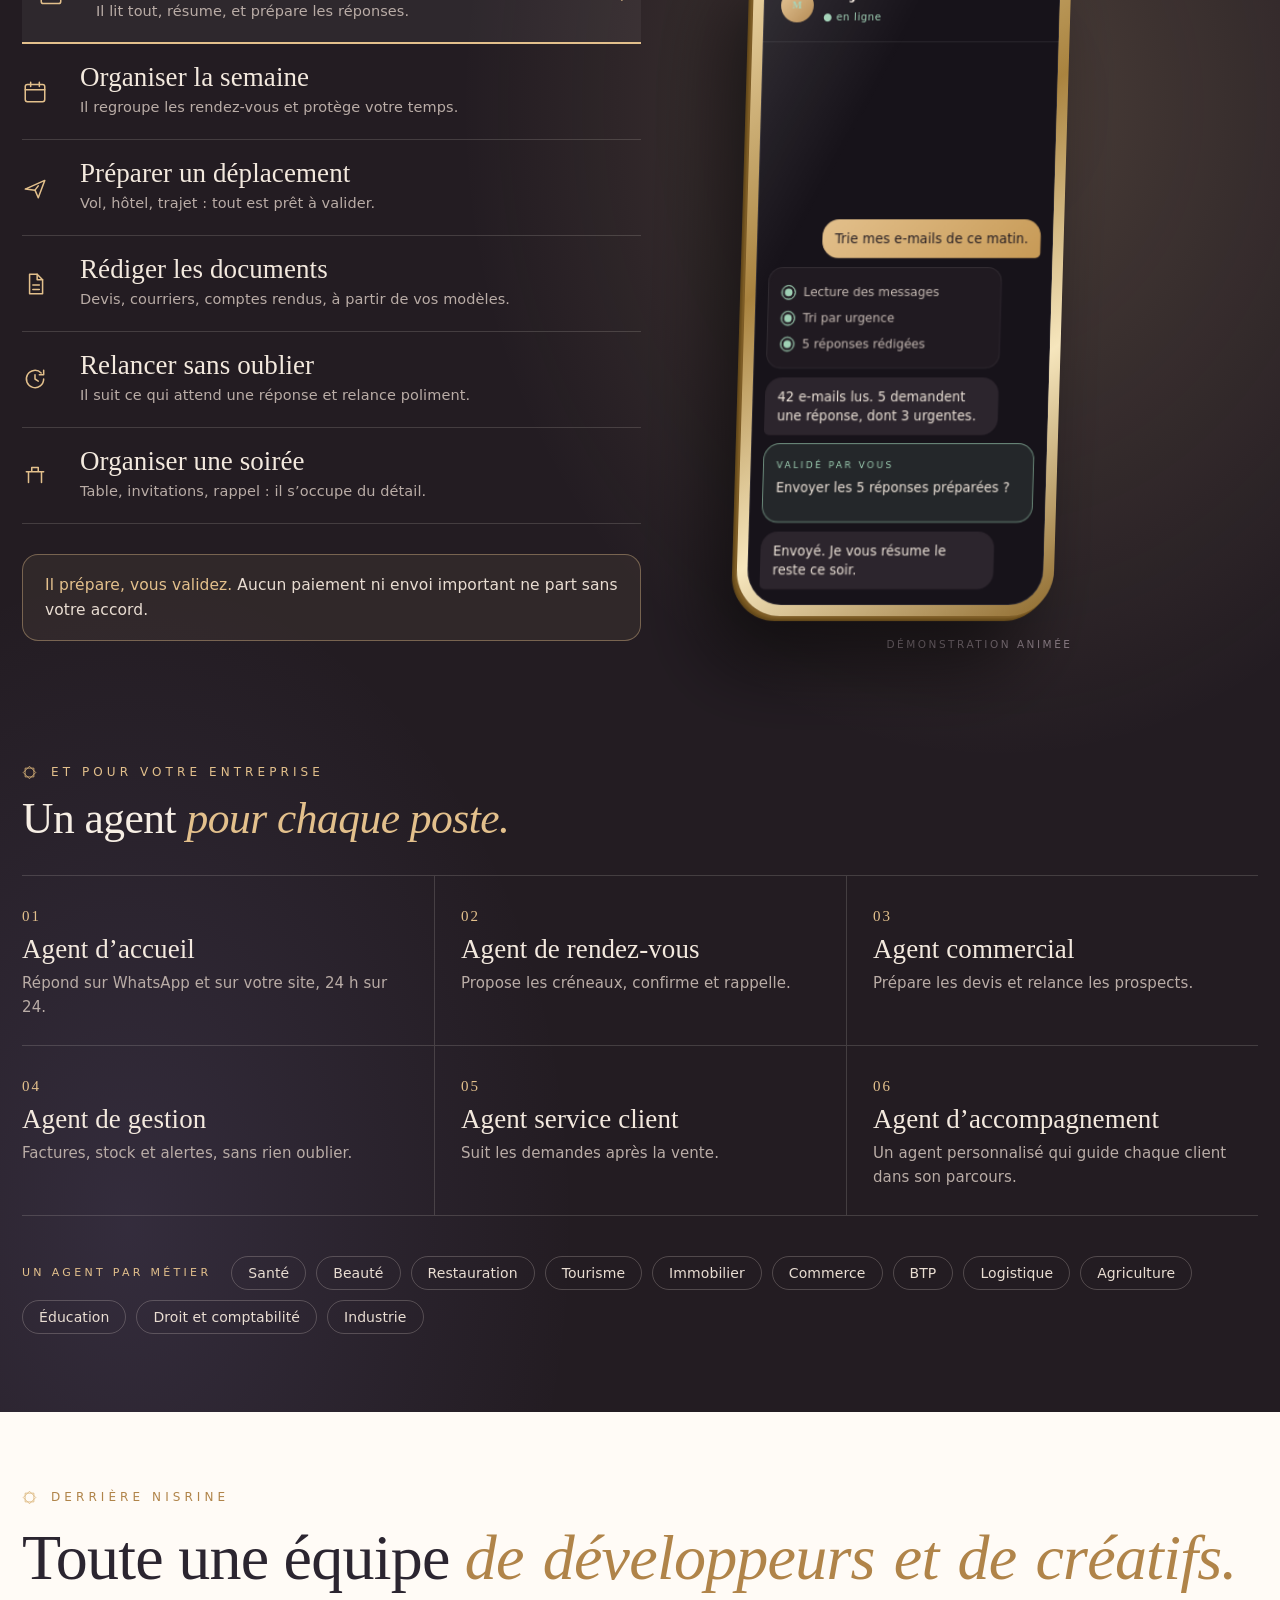
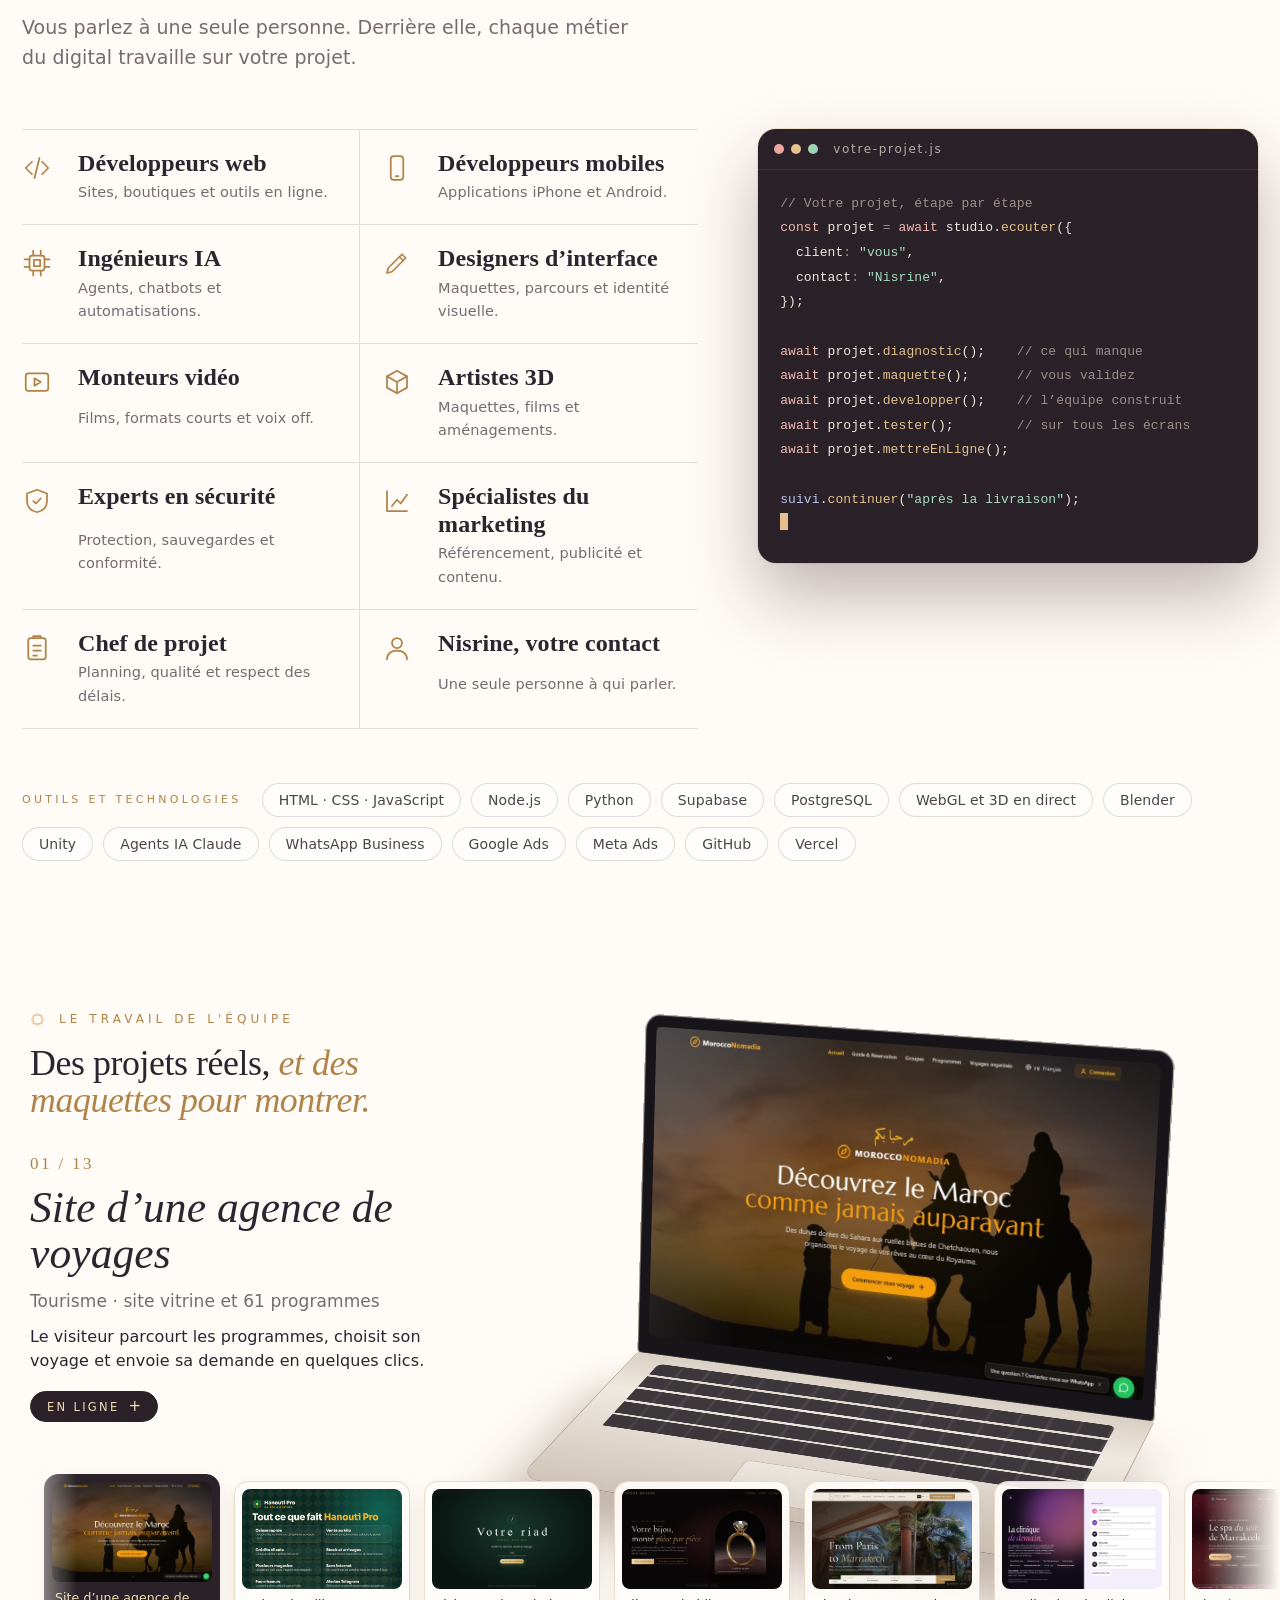
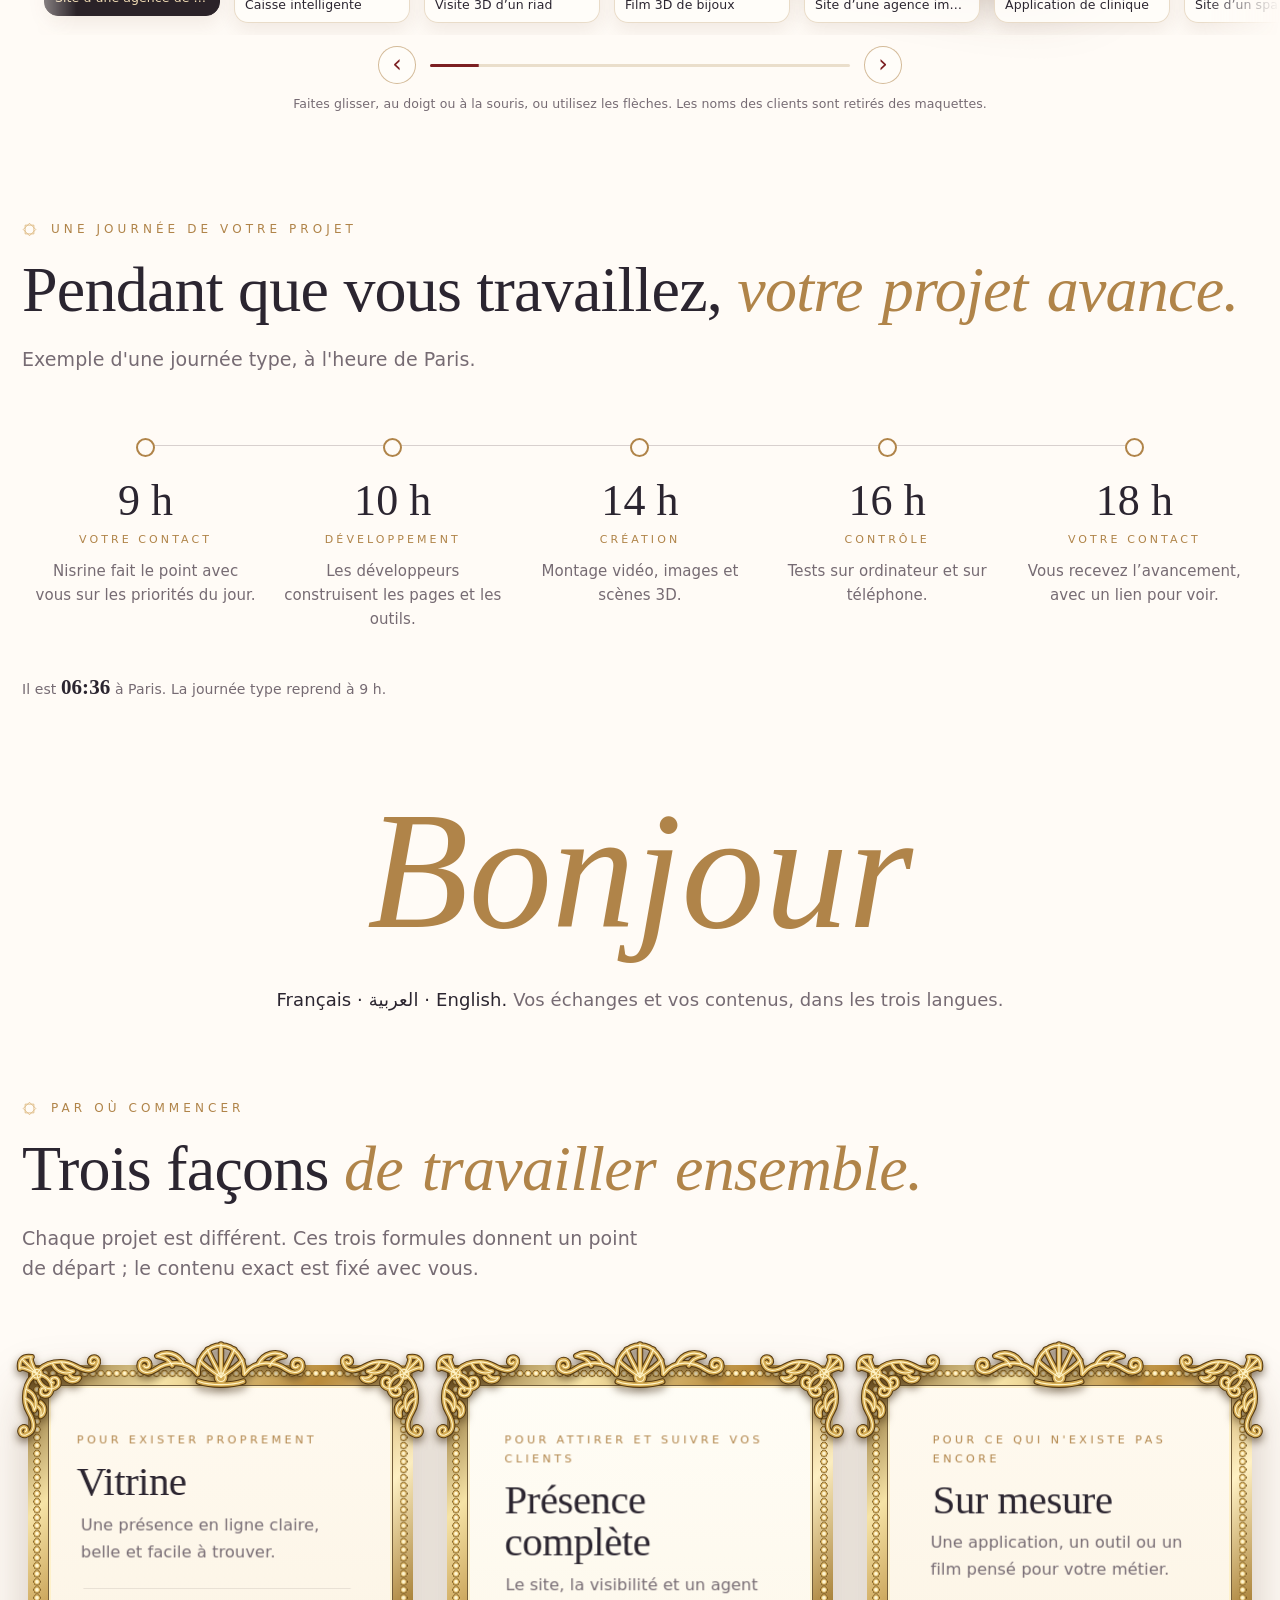
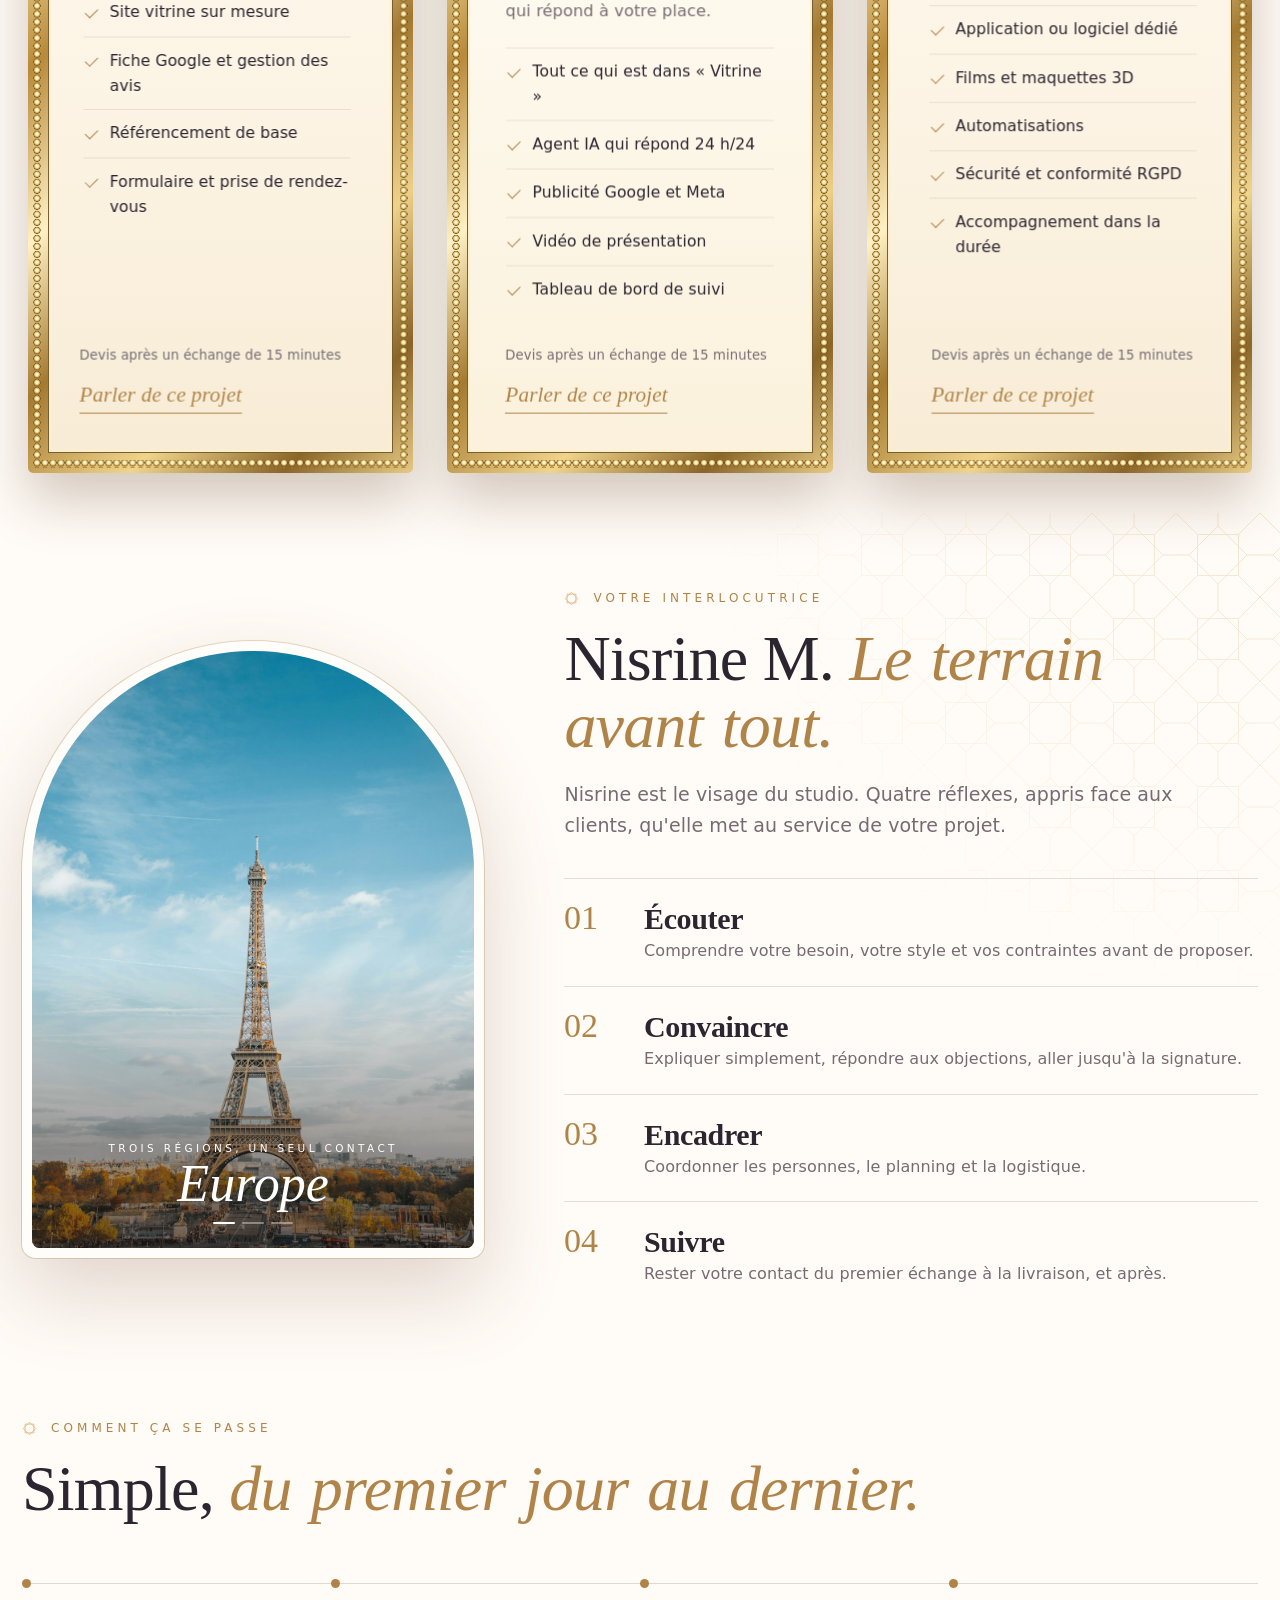
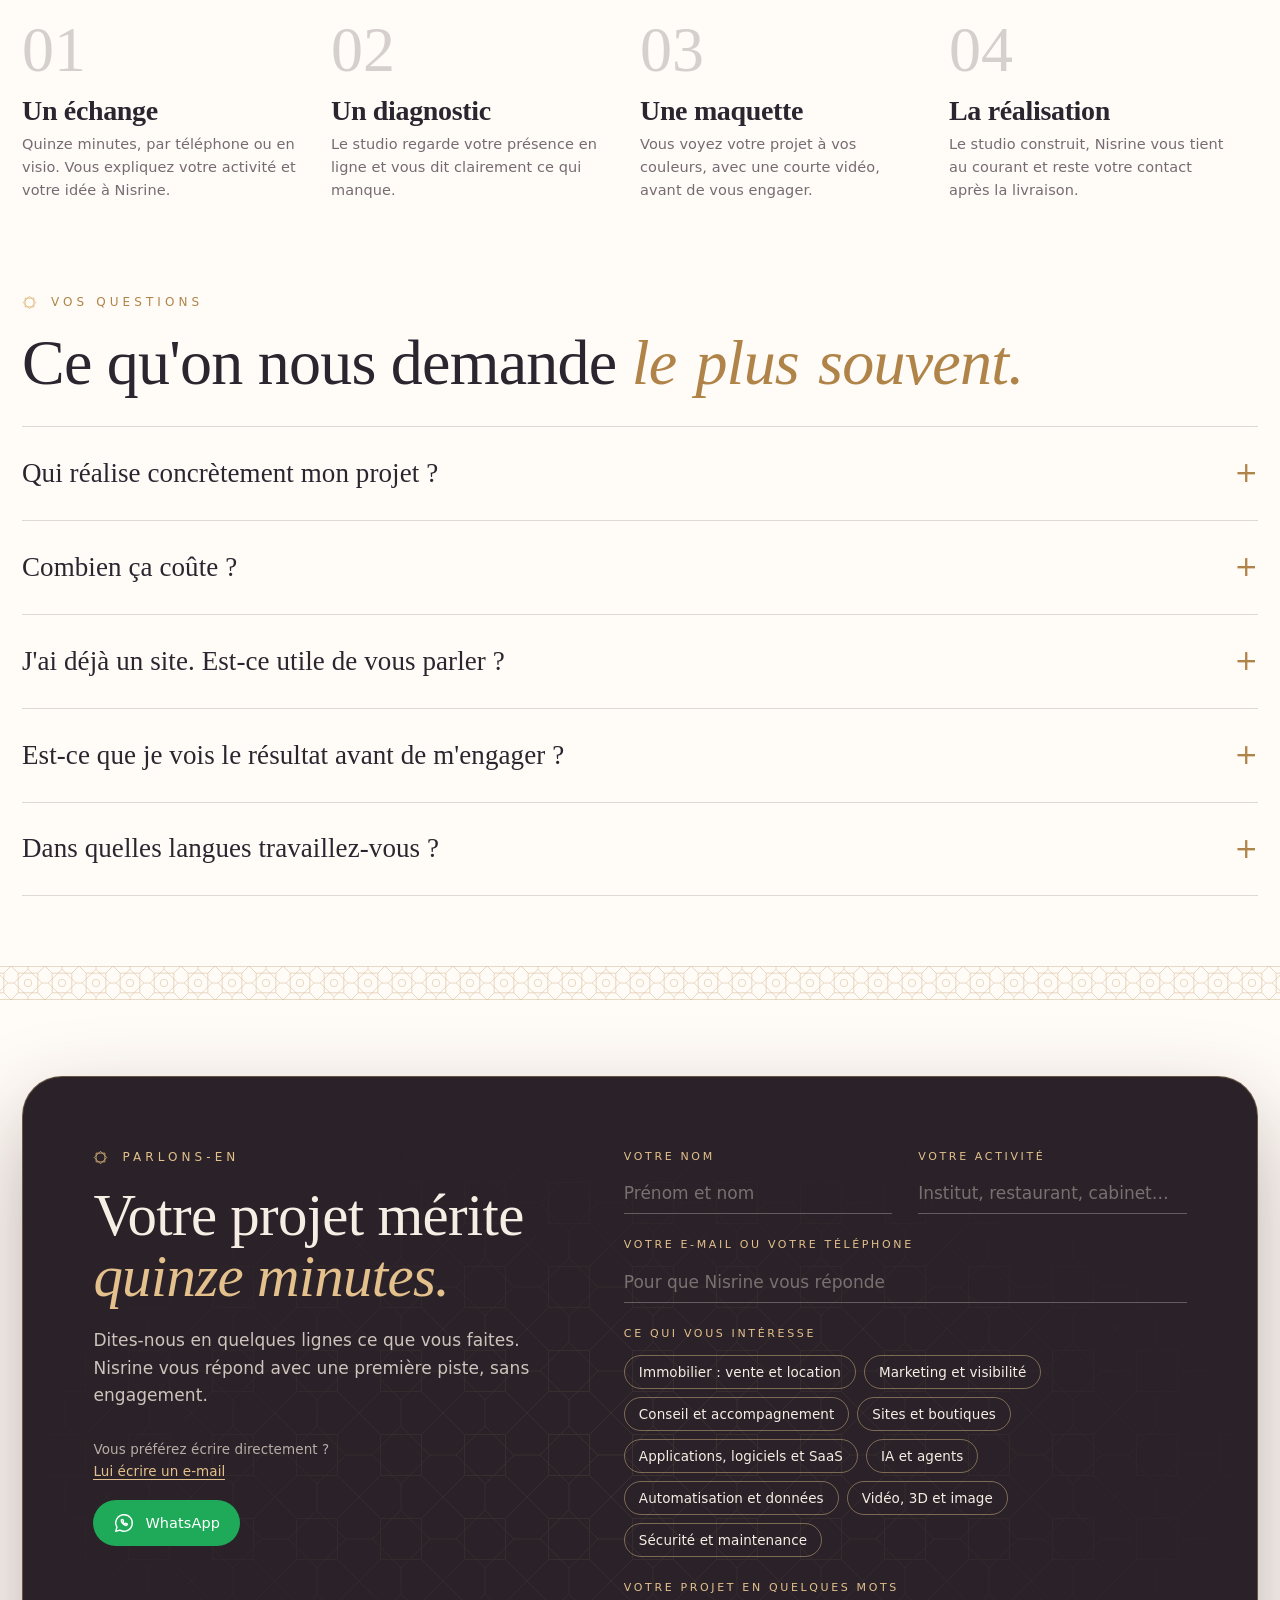
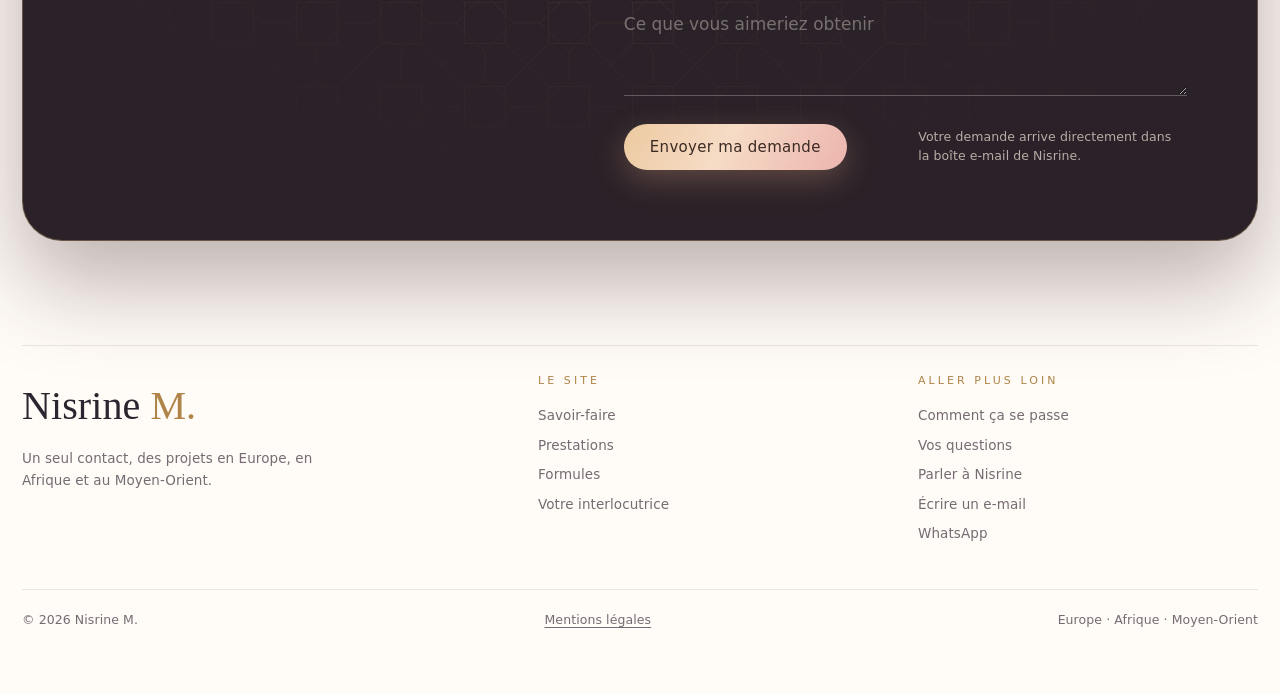
==== commit 38602ad2: "Accueil : le nom Nisrine M. remplace le grand titre Apporteuse d'affaires Co-Authored-By: Claude Fab" ====
--- a/index.html
+++ b/index.html
@@ -80,8 +80,7 @@
       <svg width="0" height="0" style="position:absolute" aria-hidden="true"><defs><g id="o-coin"><path d="M38 38 C52 12 92 8 116 22 S156 34 162 16 C165 4 150 0 146 10 C144 17 152 20 155 15"/><path d="M70 17 C78 36 98 40 112 33 C100 31 92 25 88 15"/><path d="M38 38 C62 42 74 60 66 76 C60 87 44 83 46 72 C47 65 56 65 56 71"/><path d="M96 46 C104 56 118 56 124 46 C116 48 108 46 104 40"/><path d="M38 38 C30 22 24 12 26 4"/><path d="M 38 38 C 12 52 8 92 22 116 S 34 156 16 162 C 4 165 0 150 10 146 C 17 144 20 152 15 155"/><path d="M 17 70 C 36 78 40 98 33 112 C 31 100 25 92 15 88"/><path d="M 38 38 C 42 62 60 74 76 66 C 87 60 83 44 72 46 C 65 47 65 56 71 56"/><path d="M 46 96 C 56 104 56 118 46 124 C 48 116 46 108 40 104"/><path d="M 38 38 C 22 30 12 24 4 26"/><path d="M38 38 L9 9"/><path d="M4 28 C1 10 10 1 28 4"/><circle cx="38" cy="38" r="8.500" class="plein"/></g><g id="o-crete"><path d="M204 66 C226 38 262 42 284 58 C300 69 316 60 313 47 C311 37 296 37 295 47 C294 54 302 56 305 51"/><path d="M230 48 C240 26 264 22 280 32 C266 34 256 40 252 50"/><path d="M160 72 C170 50 180 34 185 20"/><path d="M160 72 C178 60 192 50 200 40"/><path d="M160 12 C184 12 204 34 204 66"/><path d="M 116 66 C 94 38 58 42 36 58 C 20 69 4 60 7 47 C 9 37 24 37 25 47 C 26 54 18 56 15 51"/><path d="M 90 48 C 80 26 56 22 40 32 C 54 34 64 40 68 50"/><path d="M 160 72 C 150 50 140 34 135 20"/><path d="M 160 72 C 142 60 128 50 120 40"/><path d="M 160 12 C 136 12 116 34 116 66"/><path d="M160 72 L160 10"/><path d="M118 80 C140 88 180 88 202 80"/><circle cx="160" cy="72" r="8" class="plein"/></g></defs></svg><svg class="orn oc o1" viewBox="0 0 170 170" aria-hidden="true"><use href="#o-coin" class="a"/><use href="#o-coin" class="b"/><use href="#o-coin" class="c"/></svg><svg class="orn oc o2" viewBox="0 0 170 170" aria-hidden="true"><use href="#o-coin" class="a"/><use href="#o-coin" class="b"/><use href="#o-coin" class="c"/></svg><svg class="orn oc o3" viewBox="0 0 170 170" aria-hidden="true"><use href="#o-coin" class="a"/><use href="#o-coin" class="b"/><use href="#o-coin" class="c"/></svg><svg class="orn oc o4" viewBox="0 0 170 170" aria-hidden="true"><use href="#o-coin" class="a"/><use href="#o-coin" class="b"/><use href="#o-coin" class="c"/></svg><svg class="orn ot" viewBox="0 0 320 92" aria-hidden="true"><use href="#o-crete" class="a"/><use href="#o-crete" class="b"/><use href="#o-crete" class="c"/></svg><svg class="orn ob" viewBox="0 0 320 92" aria-hidden="true"><use href="#o-crete" class="a"/><use href="#o-crete" class="b"/><use href="#o-crete" class="c"/></svg><svg class="orn og" viewBox="0 0 320 92" aria-hidden="true"><use href="#o-crete" class="a"/><use href="#o-crete" class="b"/><use href="#o-crete" class="c"/></svg><svg class="orn od" viewBox="0 0 320 92" aria-hidden="true"><use href="#o-crete" class="a"/><use href="#o-crete" class="b"/><use href="#o-crete" class="c"/></svg><i class="oves"></i>
       
       <div class="passe"><div class="toile titretoile">
-        <div class="tnom">Nisrine M.</div>
-        <h1 class="tgrand">Apporteuse d'affaires</h1>
+        <h1 class="tgrand">Nisrine M.</h1>
         <div class="tregions">Europe · Afrique · Moyen-Orient</div>
         <div class="tamb"><i></i><span>Ambassadrice de</span><b>Lloyd &amp; Davis</b><span>Immobilier de prestige</span><i></i></div>
         <p class="tcit">« Une affaire commence toujours par une rencontre. »</p>
